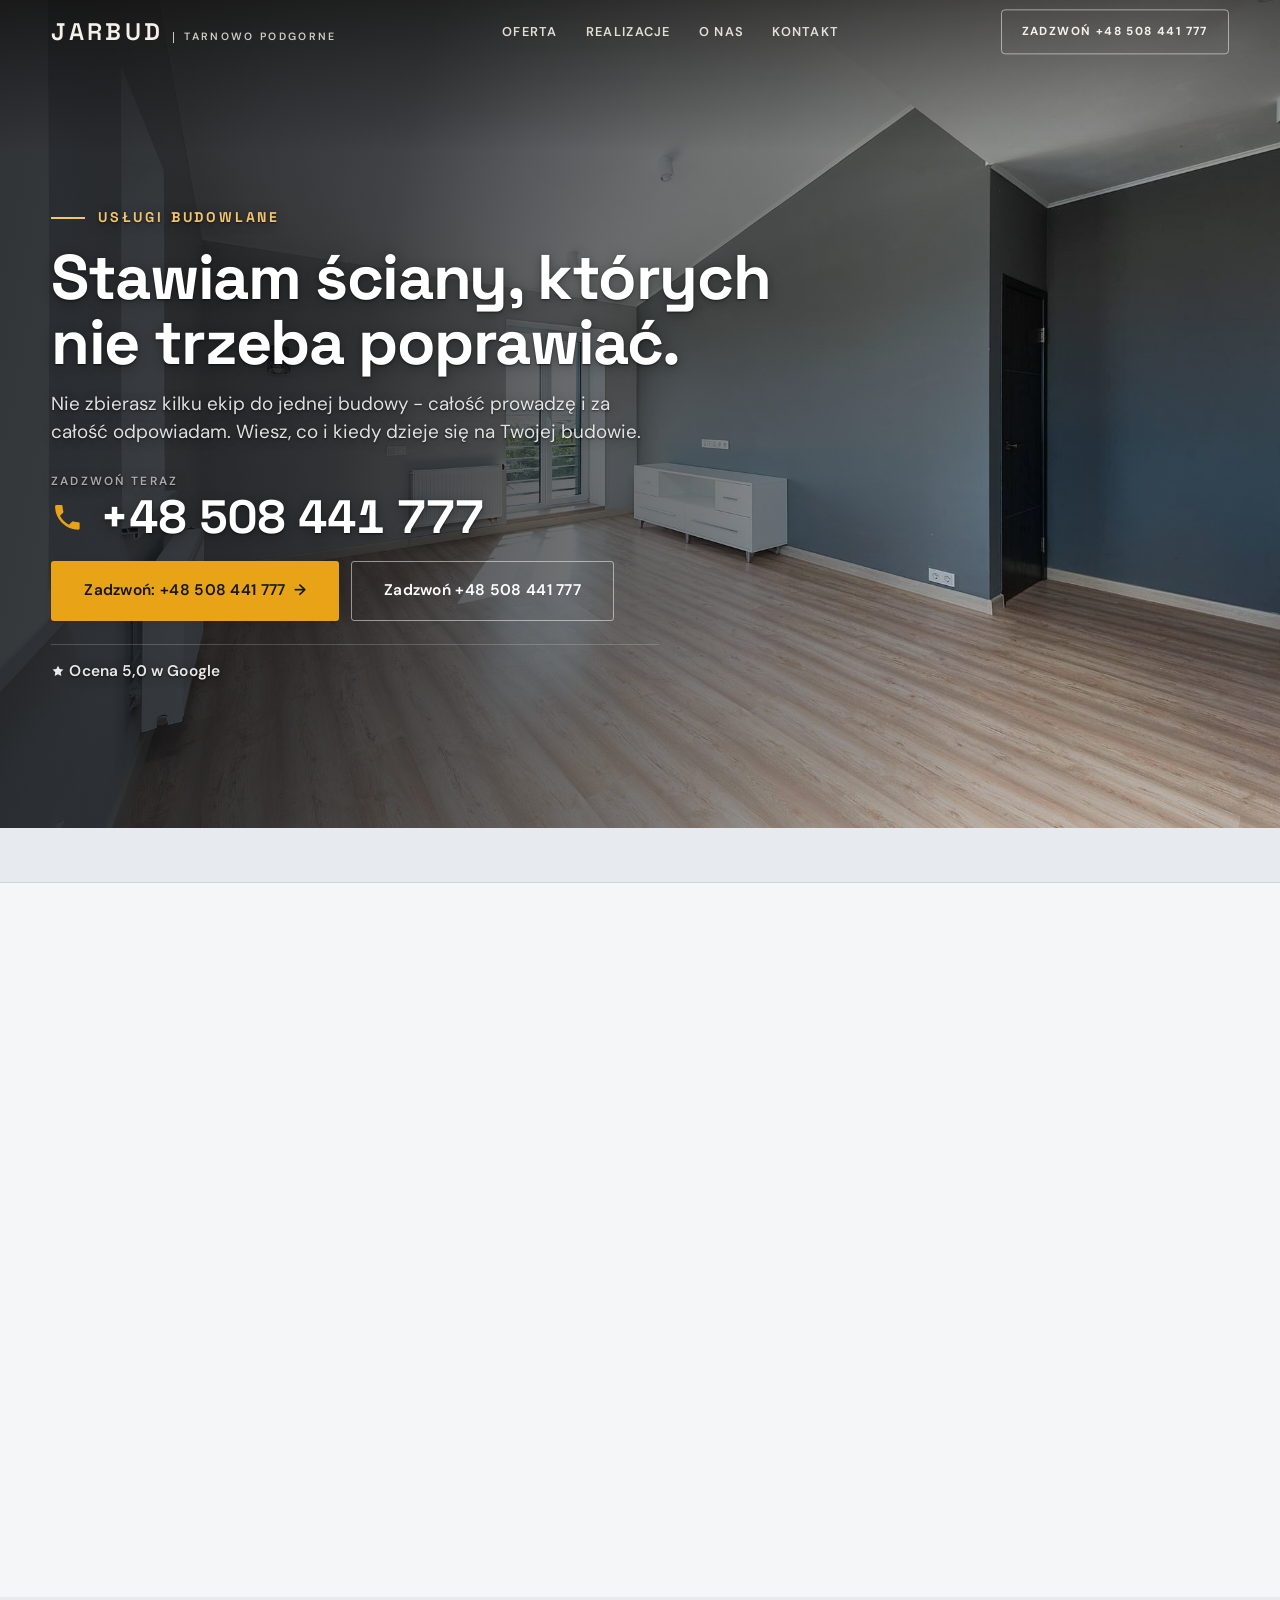
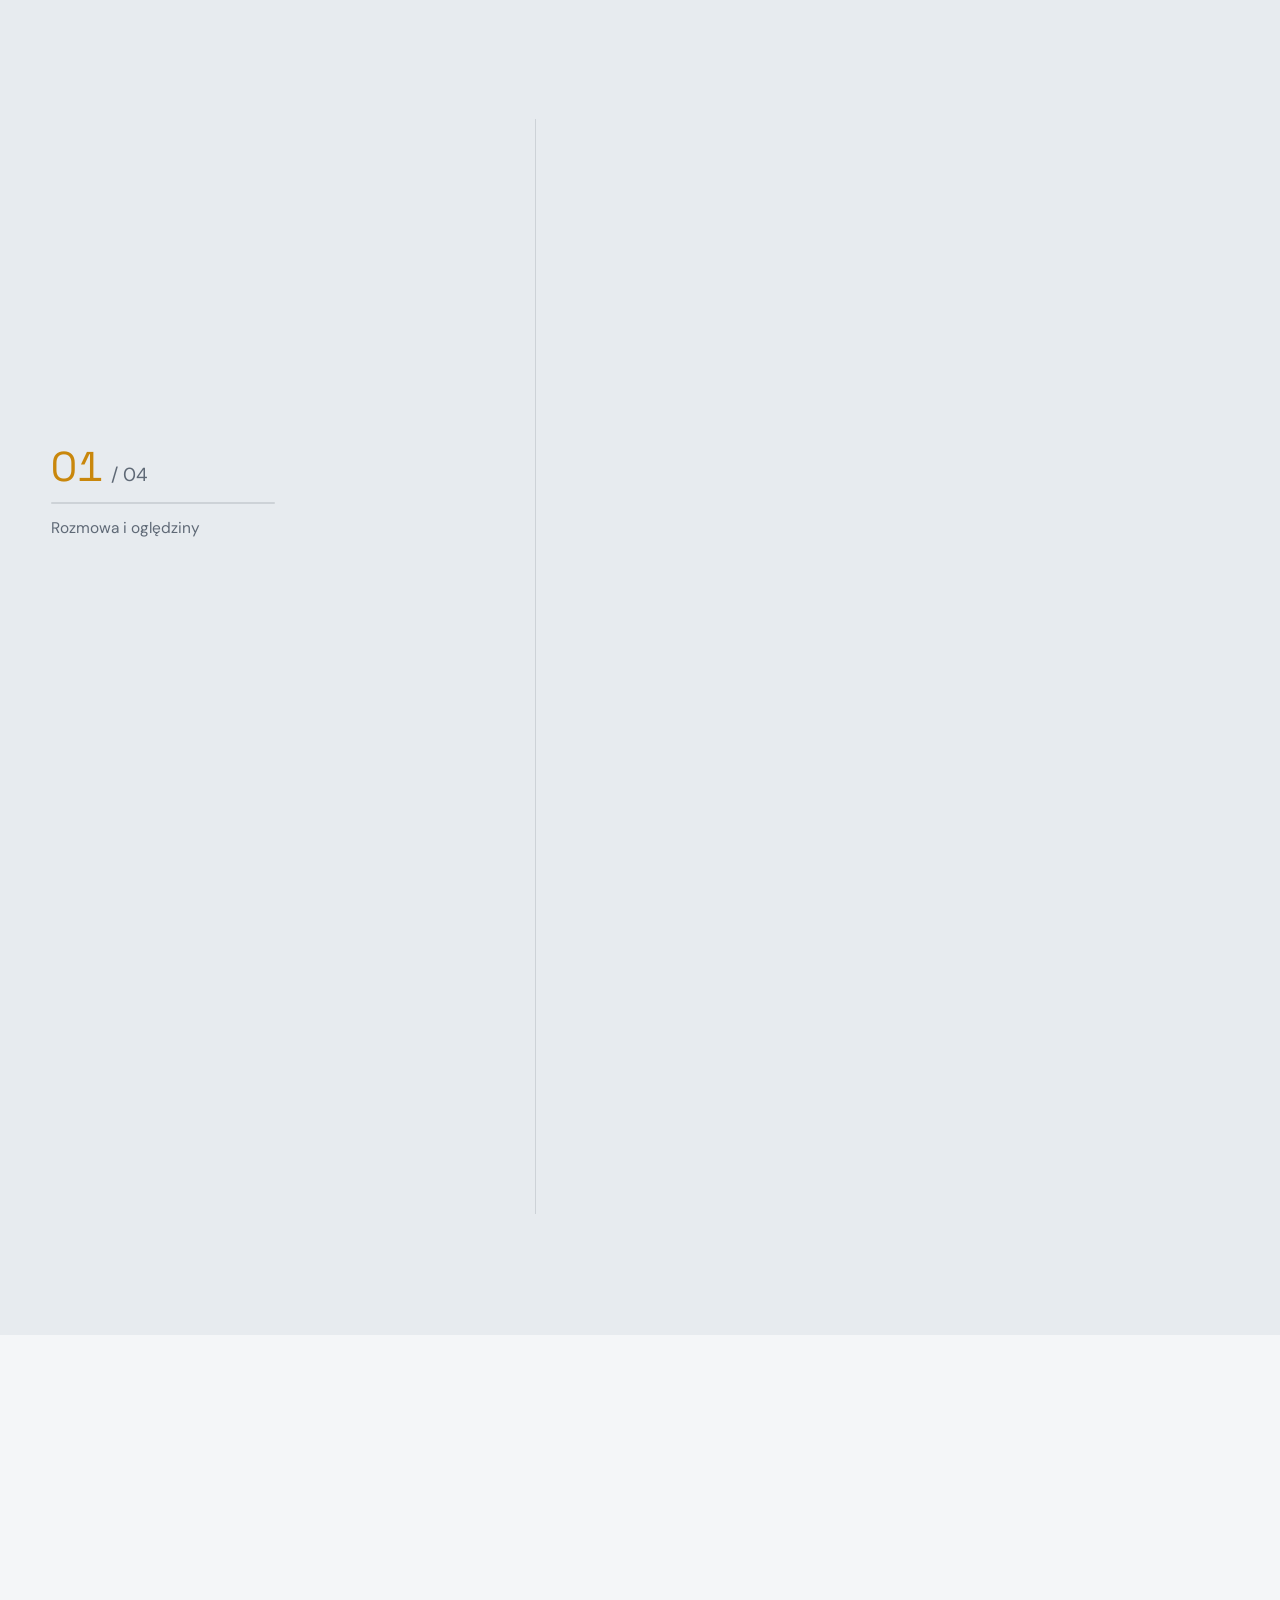
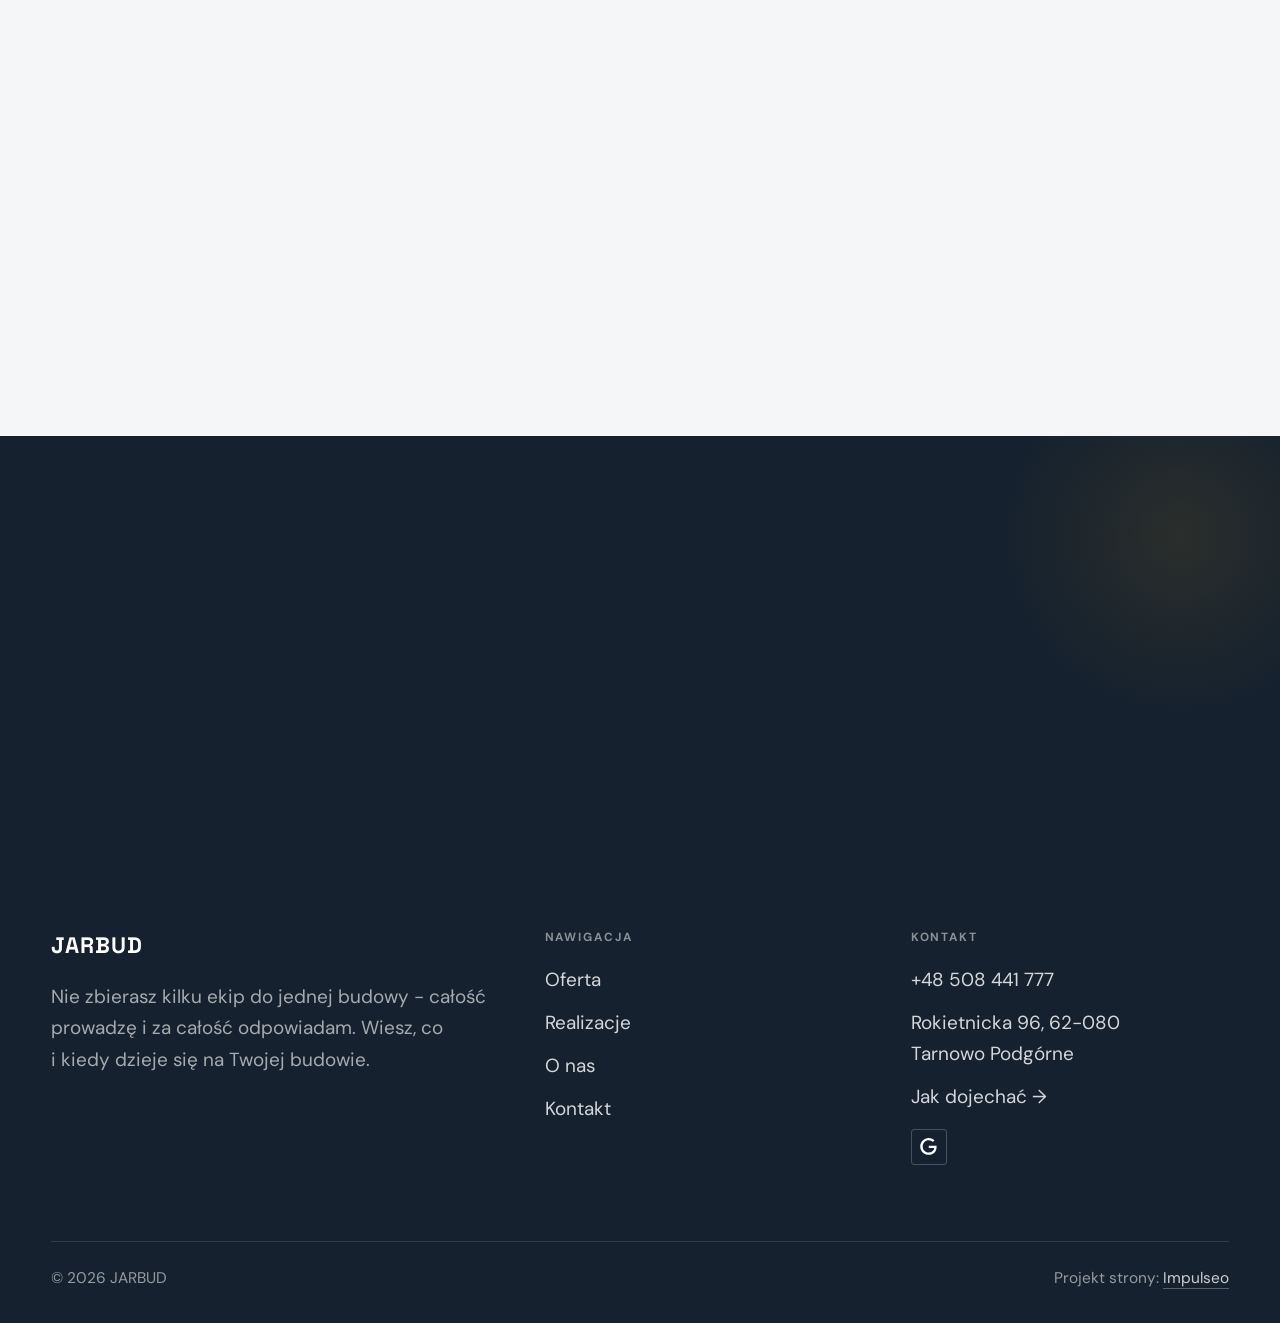
==== index.html @ 6bde87ce "Strona demo: jarbud" ====
<!DOCTYPE html>
<html lang="pl">
<head>
<meta charset="UTF-8">
<meta name="viewport" content="width=device-width, initial-scale=1.0">
<title>JARBUD - budowa domów i remonty</title>
<meta name="description" content="Firma budowlana w Tarnowie Podgórnym: budowa domów, stany surowe, remonty, wykończenia, elewacje. Kosztorys i termin na piśmie przed robotą. Zadzwoń: +48 508 441 777.">
<link rel="canonical" href="https://kris20032.github.io/jarbud/">
<meta name="robots" content="noindex, nofollow">
<meta property="og:type" content="website">
<meta property="og:locale" content="pl_PL">
<meta property="og:site_name" content="JARBUD">
<meta property="og:title" content="JARBUD - budowa domów i remonty">
<meta property="og:description" content="Firma budowlana w Tarnowie Podgórnym: budowa domów, stany surowe, remonty, wykończenia, elewacje. Kosztorys i termin na piśmie przed robotą. Zadzwoń: +48 508 441 777.">
<meta property="og:url" content="https://kris20032.github.io/jarbud/">
<meta property="og:image" content="https://kris20032.github.io/jarbud/img/og.jpg">
<meta property="og:image:width" content="1200">
<meta property="og:image:height" content="630">
<meta name="twitter:card" content="summary_large_image">
<script type="application/ld+json">{"@context": "https://schema.org", "@type": "GeneralContractor", "name": "JARBUD", "url": "https://kris20032.github.io/jarbud/", "telephone": "+48508441777", "image": "https://kris20032.github.io/jarbud/img/og.jpg", "areaServed": "Tarnowo Podgórne", "sameAs": ["https://maps.google.com/?cid=8254359090110620049&g_mp=Cidnb29nbGUubWFwcy5wbGFjZXMudjEuUGxhY2VzLlNlYXJjaFRleHQQAhgEIAA"]}</script>
<link rel="preconnect" href="https://fonts.googleapis.com">
<link rel="preconnect" href="https://fonts.gstatic.com" crossorigin>
<link href="https://fonts.googleapis.com/css2?family=Space+Grotesk:wght@500;600;700&family=DM+Sans:opsz,wght@9..40,400;9..40,500;9..40,600&display=swap" rel="stylesheet">
<link rel="stylesheet" href="assets/styles.css?v=aef503f2">
</head>
<body>

<header class="nav">
  <div class="wrap nav-inner">
    <a class="brand" href="index.html"><span class="name">JARBUD</span><span class="sub">Tarnowo Podgórne</span></a>
    <nav class="nav-links">
      <a href="oferta.html">Oferta</a>
      <a href="realizacje.html">Realizacje</a>
      <a href="o-nas.html">O nas</a>
      <a href="kontakt.html">Kontakt</a>
      <a href="tel:+48508441777" class="btn btn-accent">Zadzwoń +48 508 441 777</a>
    </nav>
    <button class="nav-toggle" aria-label="Menu"><span></span><span></span><span></span></button>
  </div>
</header>

<main>
<section class="hero-fach">
  <img class="hf-photo" src="img/hero.jpg" fetchpriority="high" data-rotate="img/g4.jpg|img/g5.jpg" alt="JARBUD" width="1880" height="1255">
  <div class="hf-panel">
    <div class="hf-inner">
      <span class="hf-kicker">Usługi budowlane</span>
      <h1 class="hf-title">Stawiam ściany, których nie trzeba poprawiać. <em></em></h1>
      <p class="hf-lead">Nie zbierasz kilku ekip do jednej budowy - całość prowadzę i za całość odpowiadam. Wiesz, co i kiedy dzieje się na Twojej budowie.</p>
      <a class="hf-phone" href="tel:+48508441777"><span class="hf-phone-lab">Zadzwoń teraz</span><span class="hf-phone-num"><svg class="ico-tel" width="16" height="16" viewBox="0 0 24 24" fill="none" aria-hidden="true"><path d="M6.6 10.8a15.5 15.5 0 0 0 6.6 6.6l2.2-2.2a1 1 0 0 1 1-.24 11.4 11.4 0 0 0 3.6.58 1 1 0 0 1 1 1V20a1 1 0 0 1-1 1A17 17 0 0 1 3 4a1 1 0 0 1 1-1h3.5a1 1 0 0 1 1 1c0 1.25.2 2.46.58 3.6a1 1 0 0 1-.25 1l-2.23 2.2Z" fill="currentColor"/></svg> +48 508 441 777</span></a>
      <div class="hf-actions">
        <a href="kontakt.html" class="btn btn-accent">Zadzwoń: +48 508 441 777 <span class="arr">→</span></a>
        <a href="tel:+48508441777" class="btn btn-ghost hf-ghost">Zadzwoń +48 508 441 777</a>
      </div>
      <div class="hf-trust"><svg class="ico-star" width="14" height="14" viewBox="0 0 24 24" style="vertical-align:-2px" aria-hidden="true"><path d="M12 2.8l2.85 5.8 6.4.93-4.63 4.5 1.1 6.37L12 17.4l-5.72 3 1.1-6.37-4.63-4.5 6.4-.93L12 2.8Z" fill="currentColor"/></svg> Ocena 5,0 w Google</div>
    </div>
  </div>
</section>
<section class="fach-promise">
  <div class="wrap">
    <ul class="fp-row reveal"><li>Bezpłatna wycena</li><li>Dojazd: Tarnowo Podgórne i okolice</li><li>Gwarancja na robociznę</li></ul>
  </div>
</section>
<section class="gateways-band">
  <div class="wrap">
    <div class="gateways">
      <a href="oferta.html" class="gateway reveal"><img src="img/g3.jpg" alt="Budowa domów" loading="lazy" width="1600" height="1066" decoding="async"><span class="g-ttl">Budowa domów</span></a>
      <a href="oferta.html" class="gateway reveal"><img src="img/g8.jpg" alt="Stany surowe" loading="lazy" width="1600" height="1066" decoding="async"><span class="g-ttl">Stany surowe</span></a>
      <a href="oferta.html" class="gateway reveal"><img src="img/g9.jpg" alt="Remonty i modernizacje" loading="lazy" width="1600" height="1066" decoding="async"><span class="g-ttl">Remonty i modernizacje</span></a>
    </div>
  </div>
</section>
<section class="proces proces-os fachowcy">
  <div class="wrap proc-grid">
    <div class="proc-side">
      <div class="head reveal">
        <span class="eyebrow">Jak pracujemy</span>
        <h2>Wiesz, na czym stoisz - na każdym etapie</h2>
        <p>Od pierwszego telefonu do odbioru roboty - krok po kroku.</p>
      </div>
      <div class="proc-count" aria-hidden="true"><span class="pc-cur">01</span><span class="pc-all">/ 04</span></div>
      <div class="proc-bar" aria-hidden="true"><i></i></div>
      <p class="proc-now" aria-hidden="true">Rozmowa i oględziny</p>
    </div>
    <ol class="proces-line">
      <li class="reveal"><span class="pno">01</span><h3>Rozmowa i oględziny</h3><p>Telefon i krótka rozmowa o zakresie. Na oględziny przyjadę z miarką i notesem, nie z gotową umową do podpisu.</p></li>
      <li class="reveal"><span class="pno">02</span><h3>Kosztorys i umowa</h3><p>Dostajesz kosztorys rozpisany na etapy i materiały oraz termin - wszystko na piśmie, zanim cokolwiek ruszy.</p></li>
      <li class="reveal"><span class="pno">03</span><h3>Budowa etapami</h3><p>Robota idzie etapami z odbiorami - każdy zamykamy razem, zanim zacznę następny. Płacisz za to, co już stoi.</p></li>
      <li class="reveal"><span class="pno">04</span><h3>Odbiór i gwarancja</h3><p>Przechodzimy robotę razem, punkt po punkcie. Usterki z przeglądu poprawiam przed rozliczeniem końcowym, nie po nim.</p></li>
    </ol>
  </div>
</section>
<section>
  <div class="wrap">
    <div class="head reveal">
      <span class="eyebrow">Realizacje</span>
      <h2>Zdjęcia z placu</h2>
      <p>Remonty, łazienki, podłogi i wykończenia - zakres, który prowadzę od stanu surowego po wprowadzkę.</p>
    </div>
    <div class="gallery">
      <div class="tile t-two3 reveal"><img src="img/g1.jpg" alt="JARBUD" loading="lazy" width="1478" height="2746" decoding="async"></div>
      <div class="tile t-third reveal"><img src="img/g2.jpg" alt="JARBUD" loading="lazy" width="1792" height="1144" decoding="async"></div>
      <div class="tile t-third reveal"><img src="img/g6.jpg" alt="JARBUD" loading="lazy" width="1834" height="1208" decoding="async"></div>
      <div class="tile t-third reveal"><img src="img/g7.jpg" alt="JARBUD" loading="lazy" width="1880" height="1255" decoding="async"></div>
      <div class="tile t-third reveal"><img src="img/g13.jpg" alt="JARBUD" loading="lazy" width="1880" height="1253" decoding="async"></div>
    </div>
    <div style="margin-top:var(--space-7)" class="reveal"><a href="realizacje.html" class="btn btn-accent">Pełna galeria <span class="arr">→</span></a></div>
  </div>
</section>
<section class="fach-uslugi">
  <div class="wrap">
    <div class="head reveal">
      <span class="eyebrow">Oferta</span>
      <h2>Zakres robót</h2>
      <p>Roboty, które wykonuję regularnie - każda rozpisana krok po kroku.</p>
    </div>
    <ul class="fu-list">
      <li class="fu-row reveal"><div class="fu-name">Budowa domów</div><div class="fu-desc">Prowadzę budowę od wykopu po stan deweloperski albo pod klucz. Pilnuję zgodności z projektem, zamawiam materiały z wyprzedzeniem i układam harmonogram tak, żeby żadna ekipa nie czekała na poprzednią.</div><a class="fu-cta" href="kontakt.html">Wycena <span class="arr">→</span></a></li>
      <li class="fu-row reveal"><div class="fu-name">Stany surowe</div><div class="fu-desc">Fundamenty, ściany nośne, stropy, wieniec i więźba pod dach. Zbrojenie wiążę według projektu i wołam kierownika budowy na odbiór, zanim zaleję beton - tego etapu nie da się poprawić po fakcie.</div><a class="fu-cta" href="kontakt.html">Wycena <span class="arr">→</span></a></li>
      <li class="fu-row reveal"><div class="fu-name">Remonty i modernizacje</div><div class="fu-desc">Remont w mieszkaniu, w którym mieszkasz, to inna robota niż pusty plac.</div><a class="fu-cta" href="kontakt.html">Wycena <span class="arr">→</span></a></li>
      <li class="fu-row reveal"><div class="fu-name">Wykończenia wnętrz</div><div class="fu-desc">Odbierasz mieszkanie w stanie deweloperskim? Robię wszystko do wprowadzenia: podłogi, drzwi, łazienkę, kolory ze wskazanej palety.</div><a class="fu-cta" href="kontakt.html">Wycena <span class="arr">→</span></a></li>
      <li class="fu-row reveal"><div class="fu-name">Elewacje i docieplenia</div><div class="fu-desc">Stara elewacja pęka, łapie wilgoć albo zieleni się od północy? Najpierw sprawdzam, co siedzi pod spodem, zamiast kleić nową warstwę na słabą.</div><a class="fu-cta" href="kontakt.html">Wycena <span class="arr">→</span></a></li>
      <li class="fu-row reveal"><div class="fu-name">Prace murarskie i tynkarskie</div><div class="fu-desc">Tynki kładę maszynowo tam, gdzie liczy się tempo, i ręcznie tam, gdzie agregat nie wjedzie.</div><a class="fu-cta" href="kontakt.html">Wycena <span class="arr">→</span></a></li>
    </ul>
    <div style="margin-top:var(--space-7)" class="reveal"><a href="oferta.html" class="btn btn-ghost">Pełna oferta <span class="arr">→</span></a></div>
  </div>
</section>
<section class="stopklatka" aria-hidden="true">
  <div class="stk-bg" style="background-image:url(img/g10.jpg)"></div>
</section>
<section class="opinie">
  <div class="wrap">
    <div class="head center reveal">
      <span class="eyebrow">Opinie</span>
      <h2>Co mówią klienci</h2>
    </div>
    <p class="op-meta reveal"><span class="g-badge"><svg class="gb-ico" viewBox="0 0 24 24" width="18" height="18" aria-hidden="true"><path fill="#4285F4" d="M22.56 12.25c0-.78-.07-1.53-.2-2.25H12v4.26h5.92c-.26 1.37-1.04 2.53-2.21 3.31v2.77h3.57c2.08-1.92 3.28-4.74 3.28-8.09z"/><path fill="#34A853" d="M12 23c2.97 0 5.46-.98 7.28-2.66l-3.57-2.77c-.98.66-2.23 1.06-3.71 1.06-2.86 0-5.29-1.93-6.16-4.53H2.18v2.84C3.99 20.53 7.7 23 12 23z"/><path fill="#FBBC05" d="M5.84 14.09c-.22-.66-.35-1.36-.35-2.09s.13-1.43.35-2.09V7.07H2.18C1.43 8.55 1 10.22 1 12s.43 3.45 1.18 4.93l2.85-2.22.81-.62z"/><path fill="#EA4335" d="M12 5.38c1.62 0 3.06.56 4.21 1.64l3.15-3.15C17.45 2.09 14.97 1 12 1 7.7 1 3.99 3.47 2.18 7.07l3.66 2.84c.87-2.6 3.3-4.53 6.16-4.53z"/></svg><b class="gb-ocena">5,0</b><svg class="gb-stars" viewBox="0 0 90 18" width="74" height="14.8" aria-hidden="true"><g fill="currentColor" opacity=".26"><path transform="translate(0,0)" d="M9 1.6l2.2 4.46 4.92.72-3.56 3.47.84 4.9L9 12.74l-4.4 2.31.84-4.9L1.88 6.68l4.92-.72L9 1.6Z"/><path transform="translate(18,0)" d="M9 1.6l2.2 4.46 4.92.72-3.56 3.47.84 4.9L9 12.74l-4.4 2.31.84-4.9L1.88 6.68l4.92-.72L9 1.6Z"/><path transform="translate(36,0)" d="M9 1.6l2.2 4.46 4.92.72-3.56 3.47.84 4.9L9 12.74l-4.4 2.31.84-4.9L1.88 6.68l4.92-.72L9 1.6Z"/><path transform="translate(54,0)" d="M9 1.6l2.2 4.46 4.92.72-3.56 3.47.84 4.9L9 12.74l-4.4 2.31.84-4.9L1.88 6.68l4.92-.72L9 1.6Z"/><path transform="translate(72,0)" d="M9 1.6l2.2 4.46 4.92.72-3.56 3.47.84 4.9L9 12.74l-4.4 2.31.84-4.9L1.88 6.68l4.92-.72L9 1.6Z"/></g><clipPath id="gs1000"><rect x="0" y="0" width="90.0" height="18"/></clipPath><g fill="#FBBC04" clip-path="url(#gs1000)"><path transform="translate(0,0)" d="M9 1.6l2.2 4.46 4.92.72-3.56 3.47.84 4.9L9 12.74l-4.4 2.31.84-4.9L1.88 6.68l4.92-.72L9 1.6Z"/><path transform="translate(18,0)" d="M9 1.6l2.2 4.46 4.92.72-3.56 3.47.84 4.9L9 12.74l-4.4 2.31.84-4.9L1.88 6.68l4.92-.72L9 1.6Z"/><path transform="translate(36,0)" d="M9 1.6l2.2 4.46 4.92.72-3.56 3.47.84 4.9L9 12.74l-4.4 2.31.84-4.9L1.88 6.68l4.92-.72L9 1.6Z"/><path transform="translate(54,0)" d="M9 1.6l2.2 4.46 4.92.72-3.56 3.47.84 4.9L9 12.74l-4.4 2.31.84-4.9L1.88 6.68l4.92-.72L9 1.6Z"/><path transform="translate(72,0)" d="M9 1.6l2.2 4.46 4.92.72-3.56 3.47.84 4.9L9 12.74l-4.4 2.31.84-4.9L1.88 6.68l4.92-.72L9 1.6Z"/></g></svg><span class="gb-txt">w Google</span></span></p>
    <p class="op-meta reveal"><a class="op-google" href="https://maps.google.com/?cid=8254359090110620049&amp;g_mp=Cidnb29nbGUubWFwcy5wbGFjZXMudjEuUGxhY2VzLlNlYXJjaFRleHQQAhgEIAA" target="_blank" rel="noopener"><svg class="op-g-ico" viewBox="0 0 24 24" width="17" height="17" aria-hidden="true"><path fill="#4285F4" d="M22.56 12.25c0-.78-.07-1.53-.2-2.25H12v4.26h5.92c-.26 1.37-1.04 2.53-2.21 3.31v2.77h3.57c2.08-1.92 3.28-4.74 3.28-8.09z"/><path fill="#34A853" d="M12 23c2.97 0 5.46-.98 7.28-2.66l-3.57-2.77c-.98.66-2.23 1.06-3.71 1.06-2.86 0-5.29-1.93-6.16-4.53H2.18v2.84C3.99 20.53 7.7 23 12 23z"/><path fill="#FBBC05" d="M5.84 14.09c-.22-.66-.35-1.36-.35-2.09s.13-1.43.35-2.09V7.07H2.18C1.43 8.55 1 10.22 1 12s.43 3.45 1.18 4.93l2.85-2.22.81-.62z"/><path fill="#EA4335" d="M12 5.38c1.62 0 3.06.56 4.21 1.64l3.15-3.15C17.45 2.09 14.97 1 12 1 7.7 1 3.99 3.47 2.18 7.07l3.66 2.84c.87-2.6 3.3-4.53 6.16-4.53z"/></svg><span>Zobacz opinie w Google</span><span class="arr">→</span></a></p>
    <div class="opinie-grid">
      <figure class="op-card reveal"><span class="op-star"><svg class="ico-star" width="14" height="14" viewBox="0 0 24 24" style="vertical-align:-2px" aria-hidden="true"><path d="M12 2.8l2.85 5.8 6.4.93-4.63 4.5 1.1 6.37L12 17.4l-5.72 3 1.1-6.37-4.63-4.5 6.4-.93L12 2.8Z" fill="currentColor"/></svg><svg class="ico-star" width="14" height="14" viewBox="0 0 24 24" style="vertical-align:-2px" aria-hidden="true"><path d="M12 2.8l2.85 5.8 6.4.93-4.63 4.5 1.1 6.37L12 17.4l-5.72 3 1.1-6.37-4.63-4.5 6.4-.93L12 2.8Z" fill="currentColor"/></svg><svg class="ico-star" width="14" height="14" viewBox="0 0 24 24" style="vertical-align:-2px" aria-hidden="true"><path d="M12 2.8l2.85 5.8 6.4.93-4.63 4.5 1.1 6.37L12 17.4l-5.72 3 1.1-6.37-4.63-4.5 6.4-.93L12 2.8Z" fill="currentColor"/></svg><svg class="ico-star" width="14" height="14" viewBox="0 0 24 24" style="vertical-align:-2px" aria-hidden="true"><path d="M12 2.8l2.85 5.8 6.4.93-4.63 4.5 1.1 6.37L12 17.4l-5.72 3 1.1-6.37-4.63-4.5 6.4-.93L12 2.8Z" fill="currentColor"/></svg><svg class="ico-star" width="14" height="14" viewBox="0 0 24 24" style="vertical-align:-2px" aria-hidden="true"><path d="M12 2.8l2.85 5.8 6.4.93-4.63 4.5 1.1 6.37L12 17.4l-5.72 3 1.1-6.37-4.63-4.5 6.4-.93L12 2.8Z" fill="currentColor"/></svg></span><blockquote>Wszystko idealnie, równo i czysto</blockquote><span class="op-autor">Anna Kardasz-Głuszyńska</span></figure>
    </div>
  </div>
</section>
<section class="obszar">
  <div class="wrap">
    <div class="head center reveal">
      <span class="eyebrow">Obszar działania</span>
      <h2>Dojeżdżamy do Ciebie</h2>
    </div>
    <p class="obszar-txt reveal" style="text-align:center;max-width:60ch;margin:0 auto 1.4rem">Nie wiesz, czy dojadę na Twoją budowę? Zadzwoń i podaj adres. Jak nie dojeżdżam, powiem wprost i nie zajmę Ci dnia.</p>
    <ul class="obszar-list reveal"><li class="is-home">Tarnowo Podgórne</li><li>+ okolice</li></ul>
    <div class="obszar-mapa reveal" style="margin-top:var(--space-7)">
      <iframe title="Obszar działania - Tarnowo Podgórne i okolice" src="https://maps.google.com/maps?q=52.4738238%2C16.7011405&amp;z=11&amp;output=embed" loading="lazy" referrerpolicy="no-referrer-when-downgrade" style="width:100%;height:clamp(280px,38vh,420px);border:0;display:block;border-radius:var(--r-md)"></iframe>
    </div>
  </div>
</section>
<section class="faq-klinika">
  <div class="wrap">
    <div class="head center reveal">
      <span class="eyebrow">Częste pytania</span>
      <h2>Dobrze wiedzieć</h2>
    </div>
    <div class="faq-list">
      <details class="faq-item reveal"><summary>Ile to będzie kosztowało?</summary><p>Kosztorys rozpisuję na etapy i materiały, więc widzisz, co ile kosztuje, i możesz zdjąć coś z listy, zanim podpiszemy umowę.</p></details>
      <details class="faq-item reveal"><summary>Czy wycena jest płatna?</summary><p>Nie. Oględziny i kosztorys w Tarnowie Podgórnym i najbliższej okolicy są bezpłatne i do niczego nie zobowiązują.</p></details>
      <details class="faq-item reveal"><summary>Kiedy możesz zacząć?</summary><p>Terminy ustawiam z wyprzedzeniem, bo budowę prowadzę do końca, zamiast żonglować kilkoma naraz. Zadzwoń - powiem, kiedy realnie mogę wejść.</p></details>
      <details class="faq-item reveal"><summary>Czy dostanę umowę i fakturę?</summary><p>Tak, jedno i drugie. Umowa opisuje zakres, cenę, terminy i gwarancję, a fakturę dostajesz za każdy rozliczony etap.</p></details>
      <details class="faq-item reveal"><summary>Kto załatwia materiały?</summary><p>Zwykle ja - mam sprawdzone hurtownie i rabaty wykonawcy, a wszystkie faktury zakupu widzisz. Wolisz kupić coś samodzielnie? Podam ilości i parametry, żebyś nie przepłacił.</p></details>
      <details class="faq-item reveal"><summary>Co, jeśli po robocie coś się odezwie?</summary><p>Pęknięcie na ścianie czy rysa przy oknie po roku to sprawa do naprawy, nie do dyskusji. Moja robota - moja poprawka, bez kombinowania.</p></details>
    </div>
  </div>
</section>
<section class="cta">
  <div class="wrap">
    <div class="reveal">
      <span class="eyebrow">Współpraca</span>
      <h2>Potrzebujesz fachowca? Wycenimy za darmo.</h2>
      <p>Jeden telefon i przyjedziemy zobaczyć zakres. Wycena nic nie kosztuje.</p>
    </div>
    <div class="cta-actions reveal">
      <a href="kontakt.html" class="btn btn-light">Zadzwoń: +48 508 441 777 <span class="arr">→</span></a>
      <a href="tel:+48508441777" class="btn btn-ghost btn-ghost-cta">+48 508 441 777</a>
    </div>
  </div>
</section>
</main>

<footer>
  <div class="wrap">
    <div class="foot-grid">
      <div class="foot-brand">
        <div class="name">JARBUD</div>
        <p>Nie zbierasz kilku ekip do jednej budowy - całość prowadzę i za całość odpowiadam. Wiesz, co i kiedy dzieje się na Twojej budowie.</p>
      </div>
      <div class="foot-col">
        <h4>Nawigacja</h4>
        <a href="oferta.html">Oferta</a>
        <a href="realizacje.html">Realizacje</a>
        <a href="o-nas.html">O nas</a>
        <a href="kontakt.html">Kontakt</a>
      </div>
      <div class="foot-col">
        <h4>Kontakt</h4>
        <a href="tel:+48508441777">+48 508 441 777</a>
        <p>Rokietnicka 96, 62-080 Tarnowo Podgórne</p>
        <a href="https://maps.google.com/?cid=8254359090110620049&g_mp=Cidnb29nbGUubWFwcy5wbGFjZXMudjEuUGxhY2VzLlNlYXJjaFRleHQQAhgEIAA" target="_blank" rel="noopener">Jak dojechać →</a>
      <div class="foot-soc">
        <a class="soc" href="https://maps.google.com/?cid=8254359090110620049&g_mp=Cidnb29nbGUubWFwcy5wbGFjZXMudjEuUGxhY2VzLlNlYXJjaFRleHQQAhgEIAA" target="_blank" rel="noopener" aria-label="Google - JARBUD"><svg viewBox="0 0 24 24" aria-hidden="true" focusable="false"><path d="M12.48 10.92v3.28h7.84c-.24 1.84-.853 3.187-1.787 4.133-1.147 1.147-2.933 2.4-6.053 2.4-4.827 0-8.6-3.893-8.6-8.72s3.773-8.72 8.6-8.72c2.6 0 4.507 1.027 5.907 2.347l2.307-2.307C18.747 1.44 16.133 0 12.48 0 5.867 0 .307 5.387.307 12s5.56 12 12.173 12c3.573 0 6.267-1.173 8.373-3.36 2.16-2.16 2.84-5.213 2.84-7.667 0-.76-.053-1.467-.173-2.053H12.48z" fill="currentColor"/></svg></a>
      </div>
      </div>
    </div>
    <div class="foot-bot">
      <span>© 2026 JARBUD</span>
      <span>Projekt strony: <a class="foot-credit" href="https://impulseo.pl" target="_blank" rel="noopener">Impulseo</a></span>
    </div>
  </div>
</footer>
<div class="sticky-call"><a class="sc-call" href="tel:+48508441777"><svg class="ico-tel" width="16" height="16" viewBox="0 0 24 24" fill="none" aria-hidden="true"><path d="M6.6 10.8a15.5 15.5 0 0 0 6.6 6.6l2.2-2.2a1 1 0 0 1 1-.24 11.4 11.4 0 0 0 3.6.58 1 1 0 0 1 1 1V20a1 1 0 0 1-1 1A17 17 0 0 1 3 4a1 1 0 0 1 1-1h3.5a1 1 0 0 1 1 1c0 1.25.2 2.46.58 3.6a1 1 0 0 1-.25 1l-2.23 2.2Z" fill="currentColor"/></svg> Zadzwoń</a><a class="sc-quote" href="kontakt.html">Zadzwoń: +48 508 441 777</a></div>
<div class="demo-wazne" data-do="2026-11-04" data-cykl="3" hidden><svg class="dw-ico" width="13" height="13" viewBox="0 0 24 24" fill="none" aria-hidden="true"><circle cx="12" cy="12" r="8.6" stroke="currentColor" stroke-width="1.8"/><path d="M12 7.2V12l3.3 2" stroke="currentColor" stroke-width="1.8" stroke-linecap="round"/></svg><span class="dw-txt"></span></div>

<script src="assets/main.js"></script>
</body>
</html>
---- assets/styles.css ----
/* ============================================================
   STOLBASZ — premium, architektoniczny B2B fit-out
   Jasna paleta, zero brązu. System wg premium-web-craft.
   Projekt strony: Impulseo (impulseo.pl)
   ============================================================ */

:root{
  /* PALETA — jasna, architektoniczna, chłodna */
  --paper:#F4F6F8;          /* główne tło */
  --paper-2:#E7EBEF;        /* sekcje alternatywne (chłodny jasny szary) */
  --paper-3:#E7EBEF;        /* delikatne wypełnienia */
  --ink:#15212E;            /* tekst główny — chłodny grafit */
  --ink-soft:#243443;       /* nagłówki drugorzędne */
  --muted:#6B7785;          /* tekst poboczny */
  --line:rgba(21,33,46,.12);/* hairline */
  --accent:#E8A317;         /* stonowany petrol-slate — jedyny akcent */
  --accent-d:#C9870C;
  --accent-soft:rgba(232,163,23,.10);
  --dark:#15212E;           /* sekcje ciemne (stopka/CTA) */

  /* HOVER ZDJĘĆ — JEDEN standard dla całego silnika (decyzja K. 04.08.2026, artefakt z wariantami).
     AKTUALNE (K.+Szymon 09.08.2026, wybór z artefaktu 6 wariantów): zoom 1.05 przy 1.4s -
     przy tak długim czasie mocniejszy kadr NIE skacze, tylko „oddycha". Poprzedni standard
     (1.02 / .55s z 04.08) odbierany jako dynamiczny i szybki.
     Spoczynek lekko przygaszony, ale TYLKO tam, gdzie jest mysz (@media hover:hover) —
     na telefonie zdjęcia zostają w pełnej jasności. */
  --img-zoom:1.05;                   /* K.+Szymon 09.08: wariant F z artefaktu porównawczego */
  --img-rest:brightness(.95) saturate(.99);
  --img-hot:brightness(1.06) saturate(1.05);
  --img-dur:1.4s;                    /* K.+Szymon 09.08 (wariant F): powoli = elegancko */
  --img-ease:cubic-bezier(.16,.84,.44,1);  /* miękki ogon, efekt „oddychania" */

  /* ODSTĘPY — skala 4/8 */
  --space-1:4px; --space-2:8px; --space-3:12px; --space-4:16px; --space-5:24px;
  --space-6:32px; --space-7:48px; --space-8:64px; --space-9:96px; --space-10:128px;

  /* TYPOGRAFIA — fluid clamp() (skala podbita 16.07.2026: większe, czytelniejsze litery — uwaga Adama) */
  --text-sm:clamp(.9rem,.87rem + .12vw,1rem);
  --text-base:clamp(1.08rem,1.04rem + .18vw,1.2rem);
  --text-lg:clamp(1.24rem,1.15rem + .34vw,1.44rem);
  --text-h3:clamp(1.34rem,1.22rem + .55vw,1.66rem);
  --text-h2:clamp(2.1rem,1.66rem + 2.1vw,3.1rem);
  --text-h1:clamp(2.9rem,2.1rem + 4vw,5.1rem);

  /* PROMIENIE — architektoniczne, raczej ostre */
  --r-sm:3px; --r-md:6px; --r-lg:10px;

  /* RUCH */
  --ease:cubic-bezier(.25,.46,.45,.94); --dur:.24s;

  /* CIENIE — miękkie, warstwowe */
  --sh-sm:0 1px 2px rgba(16,24,32,.04), 0 2px 8px rgba(16,24,32,.05);
  --sh-md:0 2px 6px rgba(16,24,32,.05), 0 12px 28px -8px rgba(16,24,32,.12);
  --sh-lg:0 6px 14px rgba(16,24,32,.07), 0 26px 56px -18px rgba(16,24,32,.22);

  --hairline:1px solid var(--line);

  --font-display:'Space Grotesk','Inter',sans-serif;
  --font-body:'DM Sans','Inter',sans-serif;
}

*{box-sizing:border-box;margin:0;padding:0}
html{scroll-behavior:smooth}
body{
  font-family:var(--font-body);
  font-size:var(--text-base);
  line-height:1.65;
  color:var(--ink);
  background:var(--paper);
  -webkit-font-smoothing:antialiased;
  text-rendering:optimizeLegibility;
}
img{max-width:100%;height:auto;display:block}  /* height:auto = width/height z atrybutów trzyma proporcje (TOP#12) */
a{color:inherit;text-decoration:none}

.wrap{width:min(92%,1180px);margin-inline:auto}
section{padding-block:clamp(52px,6.5vw,96px)}

h1,h2,h3{font-family:var(--font-display);font-weight:700;line-height:1.08;letter-spacing:-.02em;color:var(--ink)}
h1{font-size:var(--text-h1);letter-spacing:-.035em}
h2{font-size:var(--text-h2);letter-spacing:-.025em}
h3{font-size:var(--text-h3)}
/* MIARA — długość wiersza. WCAG 2.2 SC 1.4.8: max 80 znaków; Butterick: 45–90.
   68ch daje realnie 72–78 znaków polskiego tekstu, czyli z zapasem pod granicą.
   Wcześniej limit miał TYLKO <p> — <li>, <blockquote> i <dd> nie miały żadnego,
   i to jedyny powód, dla którego 23 bloki na dwóch oddanych stronach jadą po
   83–106 znaków w wierszu (pomiar 07.08.2026, bramka `miara`).
   ⚠️ Listy i definicje ograniczamy TYLKO bez klasy: `ul`/`ol` z klasą to u nas
   układ (siatki kafli, menu), a nie tekst ciągły — tam miarę wyznacza układ. */
/* 60ch, nie 68ch (K. 10.08): po zmianie fontów na węższe kroje (DM Sans i spółka)
   w 68ch mieściło się ~90 znaków - bramka pikselowa słusznie zgłaszała przekroczenie
   granicy 80. Pomiar na żywej przeglądarce: 60ch = 90 znaków, 53ch = ~78 znaków, czyli normę WCAG 1.4.8. */
:root{ --miara:53ch }
p{max-width:min(100%,var(--miara))}
blockquote,
ul:not([class])>li, ol:not([class])>li,
dl:not([class])>dd{max-width:min(100%,var(--miara))}

/* ⚠️ Świadomie BEZ wyjątku `.tile p,.card p,.svc p{max-width:none}`, choć nasuwa się sam:
   te akapity BYŁY już ograniczone (stare `p{max-width:65ch}`), więc „wyjątek" nie odblokowałby
   niczego nowego — tylko ROZLUŹNIŁ stan sprzed zmiany na wszystkich demach naraz.
   `figcaption` żadna z reguł wyżej nie dotyczy, więc też nie potrzebuje zwolnienia. */

/* ŁAMANIE. `balance` wyrównuje długości wierszy w nagłówku, `pretty` pilnuje ostatniego
   wiersza akapitu, żeby nie został w nim jeden wyraz. Obsługiwane od Chrome 117 /
   Safari 17.5; starsze przeglądarki po prostu ignorują tę własność.
   `text-wrap:pretty` nie występowało dotąd ANI RAZ w silniku ani w repo klientów. */
h1,h2,h3,.lead,.lede{text-wrap:balance}
p,li,blockquote,dd{text-wrap:pretty}

.eyebrow{
  font-family:var(--font-body);
  font-size:var(--text-sm);
  font-weight:600;
  letter-spacing:.18em;
  text-transform:uppercase;
  color:var(--accent);
  display:inline-flex;align-items:center;gap:var(--space-3);
}
/* flex:none + margin-top = kreska trzyma się PIERWSZEJ linii. Wcześniej align-items:center
   centrowało ją względem całego bloku i przy zawinięciu (długi kicker typu
   „…WNĘTRZ · LESZNO · OD 2019") druga linia lądowała z brzydkim wcięciem. */
.eyebrow{align-items:flex-start}
.eyebrow>*,.eyebrow{text-wrap:balance}   /* dlugi kicker lamal sie na sierote typu samo „2019" w drugiej linii */
.eyebrow::before{content:"";width:28px;height:1px;background:var(--accent);display:inline-block;flex:none;margin-top:.62em}

.muted{color:var(--muted)}
.lead{font-size:var(--text-lg);line-height:1.55;color:var(--ink-soft);max-width:50ch}

/* ---------- BUTTONS ---------- */
.btn{
  display:inline-flex;align-items:center;gap:var(--space-2);
  font-weight:600;font-size:var(--text-sm);letter-spacing:.02em;
  padding:var(--space-4) var(--space-6);
  border-radius:var(--r-sm);
  transition:transform var(--dur) var(--ease),box-shadow var(--dur) var(--ease),background var(--dur) var(--ease);
  cursor:pointer;border:1px solid transparent;
}
.btn-accent{background:var(--accent);color:#fff;box-shadow:var(--sh-sm)}
.btn-accent:hover{background:var(--accent-d);transform:translateY(-2px);box-shadow:var(--sh-md)}
.btn-accent:active{transform:translateY(0);box-shadow:var(--sh-sm)}
.btn-ghost{background:transparent;color:var(--ink);border-color:var(--line)}
.btn-ghost:hover{border-color:var(--accent);color:var(--accent);transform:translateY(-2px)}
.btn-light{background:#fff;color:var(--ink);box-shadow:var(--sh-sm)}
.btn-light:hover{transform:translateY(-2px);box-shadow:var(--sh-md)}
.btn .arr{transition:transform var(--dur) var(--ease)}
.btn:hover .arr{transform:translateX(4px)}

/* ---------- NAV ---------- */
.nav{
  position:sticky;top:0;z-index:50;
  background:color-mix(in srgb,var(--paper) 88%,transparent);
  backdrop-filter:saturate(140%) blur(10px);
  border-bottom:var(--hairline);
}
.nav-inner{display:flex;align-items:center;justify-content:space-between;gap:var(--space-5);height:72px}
/* ANTY-NACHODZENIE (K. 05.08.2026): długa nazwa firmy + przycisk z pełnym numerem nie mieściły się w pasku
   i flex ściskał linki PONIŻEJ ich treści - "Kontakt" wchodził na ramkę "Zadzwoń +48 ...". Teraz ustępuje
   nazwa marki (skrót wielokropkiem), a menu i przycisk nigdy się nie kurczą ani nie zachodzą na siebie. */
.brand{display:flex;flex-direction:column;line-height:1;min-width:0;flex:0 1 auto}
.brand .name{font-family:var(--font-display);font-weight:800;font-size:1.35rem;letter-spacing:.04em;white-space:nowrap;overflow:hidden;text-overflow:ellipsis}
.brand .sub{font-size:.62rem;letter-spacing:.34em;text-transform:uppercase;color:var(--muted);margin-top:5px;white-space:nowrap;overflow:hidden;text-overflow:ellipsis}
.nav-links{display:flex;align-items:center;gap:var(--space-6);flex:0 0 auto}
.nav-links a{font-size:var(--text-sm);font-weight:500;color:var(--ink-soft);position:relative;padding-block:4px;white-space:nowrap;transition:color var(--dur) var(--ease)}
.nav-links a::after{content:"";position:absolute;left:0;bottom:0;width:0;height:1.5px;background:var(--accent);transition:width var(--dur) var(--ease)}
.nav-links a:hover,.nav-links a.active{color:var(--ink)}
.nav-links a:hover::after,.nav-links a.active::after{width:100%}
.nav-links .btn{padding:var(--space-2) var(--space-5)}
/* przyciski w nav: właściwy kolor (przebij .nav-links a) + bez podkreślenia */
.nav-links a.btn-accent{color:#fff}
.nav-links a.btn-ghost,.nav-links a.btn-light{color:var(--ink)}
/* CTA w pasku: NIE podkreślenie spod linków menu, ale ten sam przelatujący błysk,
   co na wszystkich innych przyciskach (zgłoszenie K. 13.08.2026 - „na hero jest efekt
   światła przechodzącego przez przycisk, na navbarze go nie ma, a mają być identyczne").
   Reguła `.nav-links a::after` jest silniejsza od `.btn::after`, więc trzeba jej
   geometrię wyzerować i wpisać połysk z nazwy - samo `display:none` gasiło efekt. */
.nav-links a.btn::after{
  display:block;content:"";position:absolute;inset:0;z-index:-1;pointer-events:none;
  width:auto;height:auto;border-radius:inherit;   /* kasuje geometrię podkreślenia (width:0;height:1.5px) */
  background:linear-gradient(100deg,transparent 32%,rgba(255,255,255,.20) 50%,transparent 68%);
  translate:-120% 0}
@media (prefers-reduced-motion:no-preference){
  .nav-links a.btn:hover::after{translate:120% 0;transition:translate .75s var(--mt-ease,cubic-bezier(.16,.84,.44,1))}
}
.nav-toggle{display:none;background:none;border:none;cursor:pointer;flex-direction:column;gap:5px;padding:8px}
.nav-toggle span{width:24px;height:2px;background:var(--ink);transition:var(--dur)}
/* Ciasny zakres MIĘDZY menu mobilnym a pełnym pulpitem: zbijamy odstępy i nazwę marki,
   żeby wszystko zmieściło się naturalnie, zanim w ogóle dojdzie do skracania wielokropkiem. */
@media(max-width:1280px) and (min-width:921px){
  .nav-links{gap:var(--space-4)}
  .nav-links .btn{padding:var(--space-2) var(--space-4)}
  .brand .name{font-size:1.15rem}
}

/* ---------- HERO (split) ---------- */
.hero{position:relative;overflow:hidden;border-bottom:var(--hairline)}
.hero-grid{display:grid;grid-template-columns:1.05fr .95fr;gap:clamp(24px,4vw,60px);align-items:center;
  padding-block:clamp(36px,4.5vw,64px)}
.hero-copy .eyebrow{margin-bottom:var(--space-5)}
.hero-copy h1{margin-bottom:var(--space-5)}
.hero-copy .lead{margin-bottom:var(--space-7)}
.hero-actions{display:flex;flex-wrap:wrap;gap:var(--space-4)}
.hero-art{position:relative;aspect-ratio:4/3;border-radius:var(--r-lg);overflow:hidden;box-shadow:var(--sh-lg)}
.hero-art img{width:100%;height:100%;object-fit:cover}
.hero-art::after{content:"";position:absolute;inset:0;background:linear-gradient(180deg,transparent 55%,rgba(18,24,28,.28))}
.hero-badge{position:absolute;left:var(--space-5);bottom:var(--space-5);z-index:2;
  background:rgba(252,252,251,.94);backdrop-filter:blur(4px);
  border-radius:var(--r-md);padding:var(--space-4) var(--space-5);box-shadow:var(--sh-md);max-width:78%}
.hero-badge strong{display:block;font-family:var(--font-display);font-size:1rem;letter-spacing:-.01em}
.hero-badge span{font-size:var(--text-sm);color:var(--muted)}

/* ---------- HERO duży / kinowy (strona główna) ---------- */
.hero-cine{position:relative;min-height:clamp(560px,82vh,840px);min-height:clamp(560px,82svh,840px);display:flex;align-items:center;overflow:hidden;border-bottom:var(--hairline)}
.hero-cine>img{position:absolute;inset:0;width:100%;height:100%;object-fit:cover;z-index:0}
.hero-cine::after{content:"";position:absolute;inset:0;z-index:1;
  background:linear-gradient(95deg,rgba(13,18,23,.86) 0%,rgba(13,18,23,.64) 32%,rgba(13,18,23,.24) 62%,rgba(13,18,23,.04) 100%)}
.hero-cine .wrap{position:relative;z-index:2;padding-block:var(--space-8)}
.hero-cine .hero-copy{max-width:660px}
.hero-cine .eyebrow{color:#fff;margin-bottom:var(--space-5)}
.hero-cine .eyebrow::before{background:#fff}
.hero-cine h1{color:#fff;margin-bottom:var(--space-5);font-size:clamp(2.9rem,2rem + 4.4vw,5.2rem);text-wrap:balance}
.hero-cine .lead{color:rgba(255,255,255,.92);max-width:48ch;margin-bottom:var(--space-7)}
.hero-cine .hero-actions{display:flex;flex-wrap:wrap;gap:var(--space-4)}
/* NISKIE OKNO (laptop z dokiem i paskami przeglądarki ma ~700-780 px wysokości widoku):
   H1 do 5.2rem + długi lead nie mieściły się i przyciski wypadały POD krawędź ekranu -
   klient widział stronę bez ani jednego CTA. Skalujemy w dół, zamiast przycinać treść. */
@media(min-width:821px) and (max-height:820px){
  .hero-cine{min-height:clamp(520px,94svh,780px)}
  .hero-cine .wrap{padding-block:var(--space-6)}
  .hero-cine h1{font-size:clamp(2.2rem,1.5rem + 2.6vw,3.6rem);margin-bottom:var(--space-4)}
  .hero-cine .eyebrow{margin-bottom:var(--space-4)}
  .hero-cine .lead{margin-bottom:var(--space-5);max-width:44ch}
}
@media(max-width:680px){
  .hero-cine{min-height:clamp(520px,76vh,640px);min-height:clamp(520px,76svh,640px);align-items:flex-end}
  .hero-cine::after{background:linear-gradient(0deg,rgba(13,18,23,.9) 6%,rgba(13,18,23,.45) 55%,rgba(13,18,23,.25) 100%)}
  .hero-cine .wrap{padding-bottom:var(--space-9)}
  /* TELEFON (~90% oglądających): lead potrafił zająć 8 linii i zepchnąć CTA poza pierwszy ekran.
     Zwężamy interlinię i skalę - treści nie ucinamy, bo to ona sprzedaje. */
  .hero-cine .lead{font-size:.98rem;line-height:1.5;margin-bottom:var(--space-5)}
  .hero-cine .eyebrow{font-size:.72rem;letter-spacing:.13em;margin-bottom:var(--space-4)}
  .hero-cine .eyebrow::before{width:20px}
  .hero-cine h1{margin-bottom:var(--space-4)}
}

/* full-bleed hero variant (podstrony) */
.pagehead{position:relative;min-height:46vh;min-height:46svh;display:flex;align-items:flex-end;overflow:hidden;border-bottom:var(--hairline)}
.pagehead img{position:absolute;inset:0;width:100%;height:100%;object-fit:cover}
/* 10.08.2026 (decyzja K.): mocniejsze przyciemnienie + cień pod tekstem. Bramka mierzyła na
   nagłówkach podstron 3,38-3,43:1 przy wymaganych 4,5 — jasne zdjęcie (hala, śnieg, niebo)
   podchodziło pod biały tekst. Zdjęcia klientów są różne, więc kontrast musi dawać WARSTWA,
   a nie szczęśliwy dobór kadru. */
.pagehead::after{content:"";position:absolute;inset:0;background:linear-gradient(180deg,rgba(18,24,28,.40),rgba(18,24,28,.76))}
.pagehead .wrap{position:relative;z-index:2;padding-block:var(--space-9);color:#fff}
.pagehead h1{color:#fff;max-width:18ch;text-shadow:0 2px 16px rgba(0,0,0,.55)}
.pagehead .eyebrow{color:#fff}
.pagehead .eyebrow::before{background:#fff}
.pagehead p{color:rgba(255,255,255,.92);margin-top:var(--space-4);max-width:54ch;text-shadow:0 1px 12px rgba(0,0,0,.5)}

/* ---------- STRIP (pasek skrótów / liczby) ---------- */
.strip{background:var(--dark);color:#fff}
/* PASEK HASEŁ — standard 04.08.2026 (decyzja K.): 5 haseł w JEDNYM rzędzie, tekst WYŚRODKOWANY,
   węższe marginesy boczne niż reszta strony (pasek ma iść szerzej), równe wysokości kolumn. */
.strip .wrap{width:min(96%,1440px);display:grid;grid-template-columns:repeat(5,1fr);
  gap:var(--space-5);padding-block:var(--space-7);align-items:stretch}
.strip .item .k{font-family:var(--font-display);font-size:clamp(1.05rem,.82rem + .85vw,1.55rem);
  font-weight:800;letter-spacing:-.02em;color:#fff;line-height:1.18;text-wrap:balance}
.strip .item .v{font-size:var(--text-sm);color:rgba(255,255,255,.66);margin-top:var(--space-2);line-height:1.4}
.strip .item{border-left:2px solid var(--accent);padding-inline:var(--space-4);
  text-align:center;display:flex;flex-direction:column;justify-content:center}
/* liczba kolumn = liczba haseł, żeby ostatnie nie zostawało samo w drugim rzędzie.
   Klasę n-N nadaje multipage.py; domyślnie (bez klasy) pasek jest 5-kolumnowy. */
.strip.n-2 .wrap{grid-template-columns:repeat(2,1fr)}
.strip.n-3 .wrap{grid-template-columns:repeat(3,1fr)}
.strip.n-4 .wrap{grid-template-columns:repeat(4,1fr);gap:var(--space-6)}
.strip.n-4 .item .k{font-size:clamp(1.3rem,1rem + 1.1vw,2rem)}
.strip.n-6 .wrap{grid-template-columns:repeat(6,1fr);gap:var(--space-4)}
.strip.n-6 .item .k{font-size:clamp(.98rem,.8rem + .7vw,1.35rem)}
/* równe łamanie: zamiast "długa linia + jedno słowo" obie linie zbliżonej długości */
.strip .item .k{text-wrap:balance}

/* ---------- SECTION HEAD ---------- */
.head{max-width:48rem;margin-bottom:var(--space-8)}
.head.center{margin-inline:auto;text-align:center}
.head .eyebrow{margin-bottom:var(--space-4)}
.head h2{margin-bottom:var(--space-4)}
.head p{color:var(--muted);font-size:var(--text-lg);line-height:1.55}
.head.center p{margin-inline:auto}

/* ---------- INTRO SPLIT ---------- */
.split{display:grid;grid-template-columns:.92fr 1.08fr;gap:clamp(28px,5vw,80px);align-items:center}
.split.rev{grid-template-columns:1.08fr .92fr}
.split.rev .split-art{order:-1}
.split-art{position:relative;aspect-ratio:5/4;border-radius:var(--r-lg);overflow:hidden;box-shadow:var(--sh-lg)}
.split-art img{width:100%;height:100%;object-fit:cover}
.split-copy h2{margin-bottom:var(--space-5)}
.split-copy p+p{margin-top:var(--space-4)}
.split-copy .btn{margin-top:var(--space-6)}

/* ---------- SERVICES (zakres) ---------- */
.svc-grid{display:grid;grid-template-columns:repeat(auto-fit,minmax(280px,1fr));gap:var(--space-5)}
.svc{background:#fff;border:var(--hairline);border-radius:var(--r-md);padding:var(--space-7) var(--space-6);
  transition:transform var(--dur) var(--ease),box-shadow var(--dur) var(--ease),border-color var(--dur) var(--ease);
  position:relative;overflow:hidden}
.svc::before{content:"";position:absolute;left:0;top:0;width:3px;height:0;background:var(--accent);transition:height var(--dur) var(--ease)}
.svc:hover{transform:translateY(-4px);box-shadow:var(--sh-md);border-color:transparent}
.svc:hover::before{height:100%}
.svc .ic{font-family:var(--font-display);font-size:.8rem;font-weight:700;letter-spacing:.12em;color:var(--accent);margin-bottom:var(--space-4)}
.svc h3{margin-bottom:var(--space-3);font-size:1.22rem}
.svc p{color:var(--muted);font-size:var(--text-base);line-height:1.6}

/* big detailed service rows */
.svc-row{display:grid;grid-template-columns:.8fr 1.2fr;gap:clamp(20px,4vw,60px);align-items:center;padding-block:var(--space-8)}
.svc-row+.svc-row{border-top:var(--hairline)}
.svc-row.rev{grid-template-columns:1.2fr .8fr}
/* Naprzemienny układ wierszy oferty: co drugi wiersz ma zdjęcie po PRAWEJ.
   Było `order:-1` — martwy kod, bo zdjęcie i tak jest pierwszym dzieckiem w HTML,
   więc wszystkie wiersze wyglądały identycznie (zdjęcie zawsze z lewej), a `rev`
   zmieniało tylko szerokość kolumn. Znalezione 29.07.2026 przy różnicowaniu kierunków
   animacji (pomiar pozycji: art.mid 390/502 przy row.mid 756 — zawsze lewa strona). */
.svc-row.rev .svc-row-art{order:2}
.svc-row-art{aspect-ratio:4/3;border-radius:var(--r-md);overflow:hidden;box-shadow:var(--sh-md)}
.svc-row-art img{width:100%;height:100%;object-fit:cover}
.svc-row h3{font-size:1.5rem;margin-bottom:var(--space-4)}
.svc-row .num{font-family:var(--font-display);font-size:.85rem;font-weight:700;letter-spacing:.14em;color:var(--accent);display:block;margin-bottom:var(--space-3)}
.svc-row ul{list-style:none;margin-top:var(--space-4);display:flex;flex-direction:column;gap:var(--space-2)}
.svc-row li{position:relative;padding-left:var(--space-5);color:var(--muted);font-size:var(--text-base)}
.svc-row li::before{content:"";position:absolute;left:0;top:.62em;width:8px;height:1px;background:var(--accent)}

/* ---------- GALLERY (realizacje) ---------- */
.gallery{display:grid;grid-template-columns:repeat(12,1fr);gap:var(--space-4);grid-auto-rows:200px}
/* GALERIA MASONRY — pionowe zdjęcia (portrety beauty/wellness) bez przycinania: kolumny, height auto */
.gallery-masonry{column-count:3;column-gap:var(--space-4)}
@media(max-width:900px){.gallery-masonry{column-count:2}}
@media(max-width:560px){.gallery-masonry{column-count:1}}
.gallery-masonry .m-tile{break-inside:avoid;margin:0 0 var(--space-4);padding:0;position:relative;overflow:hidden;border-radius:var(--r-md);border:1px solid var(--line)}
.gallery-masonry .m-tile img{width:100%;height:auto;display:block}
.gallery-masonry .m-tile .cap{position:absolute;left:0;right:0;bottom:0;padding:var(--space-4);color:#fff;background:linear-gradient(0deg,rgba(0,0,0,.55),transparent);font-size:var(--text-sm)}
.gallery-masonry .m-tile .cap small{display:block;font-weight:400;opacity:.78;letter-spacing:.04em;text-transform:uppercase;font-size:.66rem;margin-top:3px}
.tile{position:relative;overflow:hidden;border-radius:var(--r-md);box-shadow:var(--sh-sm);
  transition:transform var(--dur) var(--ease),box-shadow var(--dur) var(--ease)}
.tile img{width:100%;height:100%;object-fit:cover;
  transition:transform var(--img-dur) var(--img-ease),filter var(--img-dur) var(--img-ease)}
.tile:hover{box-shadow:var(--sh-md)}
.tile .cap{position:absolute;left:0;right:0;bottom:0;padding:var(--space-5) var(--space-4) var(--space-4);
  /* mocniejszy spad + cien pod tekstem: na JASNYCH zdjeciach klienta (biale fronty, sciany)
     slaby gradient dawal kontrast ~1.5:1 zamiast wymaganych 3.6:1 (bramka wygladu, 10.08.2026) */
  background:linear-gradient(transparent 10%,rgba(18,24,28,.55) 40%,rgba(18,24,28,.88) 68%,rgba(18,24,28,.99));color:#fff;
  text-shadow:0 1px 2px rgba(0,0,0,.85),0 2px 10px rgba(0,0,0,.55);
  font-size:var(--text-sm);font-weight:600;letter-spacing:.01em;
  opacity:0;transform:translateY(8px);transition:var(--dur) var(--ease)}
.tile:hover .cap{opacity:1;transform:translateY(0)}
.tile .cap small{display:block;font-weight:400;opacity:.78;letter-spacing:.04em;text-transform:uppercase;font-size:.66rem;margin-top:3px}
/* bento spans */
.t-wide{grid-column:span 6}
.t-tall{grid-column:span 6;grid-row:span 2}
.t-std{grid-column:span 6}
.t-third{grid-column:span 4}
.t-two3{grid-column:span 8}

/* ---------- TRUST / WIARYGODNOŚĆ ---------- */
.trust{background:var(--paper-2)}
.trust-grid{display:grid;grid-template-columns:repeat(auto-fit,minmax(240px,1fr));gap:var(--space-5);margin-top:var(--space-7)}
.trust-card{background:#fff;border-radius:var(--r-md);padding:var(--space-7) var(--space-6);box-shadow:var(--sh-sm);border-top:3px solid var(--accent)}
.trust-card .big{font-family:var(--font-display);font-size:clamp(1.8rem,1.3rem + 1.6vw,2.6rem);font-weight:800;letter-spacing:-.02em;color:var(--ink);line-height:1}
.trust-card h3{font-size:1.12rem;margin:var(--space-3) 0 var(--space-2)}
.trust-card p{color:var(--muted);font-size:var(--text-base);line-height:1.55}

/* ---------- CTA band ---------- */
.cta{background:var(--dark);color:#fff;position:relative;overflow:hidden}
/* telefon w CTA: na ciemnym tle biały (domyślnie), rodziny z JASNYM tłem CTA
   nadpisują to u siebie - wcześniej kolor siedział w stylu inline i wygrywał z rodziną. */
.cta .btn-ghost-cta{color:#fff;border-color:rgba(255,255,255,.3)}
.cta .wrap{display:grid;grid-template-columns:1.4fr .6fr;gap:var(--space-7);align-items:center;position:relative;z-index:2}
.cta h2{color:#fff;max-width:20ch}
.cta p{color:rgba(255,255,255,.74);margin-top:var(--space-4)}
.cta-actions{display:flex;flex-direction:column;gap:var(--space-3);align-items:flex-start}
.cta::before{content:"";position:absolute;right:-80px;top:-80px;width:360px;height:360px;border-radius:50%;
  background:radial-gradient(circle,var(--accent-soft),transparent 70%)}

/* ---------- CONTACT ---------- */
.contact-grid{display:grid;grid-template-columns:.85fr 1.15fr;gap:clamp(28px,4vw,56px);align-items:start}
.info-list{display:flex;flex-direction:column;gap:var(--space-2)}
.info-row{display:flex;gap:var(--space-4);align-items:flex-start;padding-block:var(--space-4);border-bottom:var(--hairline)}
.info-row .ic{flex:none;width:42px;height:42px;display:grid;place-items:center;border-radius:50%;
  background:var(--accent-soft);color:var(--accent);font-size:1.05rem}
.info-row .lbl{font-size:.72rem;letter-spacing:.14em;text-transform:uppercase;color:var(--muted)}
.info-row .val{font-weight:600;font-size:var(--text-base);margin-top:2px}
.info-row a.val:hover{color:var(--accent)}
.map{border:none;border-radius:var(--r-lg);box-shadow:var(--sh-md);width:100%;height:100%;min-height:380px;filter:grayscale(.2) contrast(1.02)}
.form{background:#fff;border:var(--hairline);border-radius:var(--r-lg);padding:clamp(24px,3vw,40px);box-shadow:var(--sh-sm)}
.form .fld{margin-bottom:var(--space-5)}
.form label{display:block;font-size:var(--text-sm);font-weight:600;margin-bottom:var(--space-2)}
.form input,.form textarea{width:100%;font-family:inherit;font-size:var(--text-base);color:var(--ink);
  padding:var(--space-4);border:var(--hairline);border-radius:var(--r-sm);background:var(--paper);transition:border-color var(--dur)}
.form input:focus,.form textarea:focus{outline:none;border-color:var(--accent);background:#fff}
.form textarea{resize:vertical;min-height:120px}
.form .note{font-size:var(--text-sm);color:var(--muted);margin-top:var(--space-3)}

/* ---------- FOOTER ---------- */
footer{background:var(--dark);color:#fff;padding-block:var(--space-9) var(--space-6)}
.foot-grid{display:grid;grid-template-columns:1.4fr 1fr 1fr;gap:var(--space-7);margin-bottom:var(--space-8)}
.foot-brand .name{font-family:var(--font-display);font-weight:800;font-size:1.4rem;letter-spacing:.04em}
.foot-brand p{color:rgba(255,255,255,.62);margin-top:var(--space-4);font-size:var(--text-base);max-width:38ch}
.foot-col h4{font-size:.74rem;letter-spacing:.16em;text-transform:uppercase;color:rgba(255,255,255,.5);margin-bottom:var(--space-4)}
.foot-col a,.foot-col p{display:block;color:rgba(255,255,255,.82);font-size:var(--text-base);margin-bottom:var(--space-3)}
.foot-col a:hover{color:#fff}
.foot-bot{border-top:1px solid rgba(255,255,255,.12);padding-top:var(--space-5);display:flex;justify-content:space-between;flex-wrap:wrap;gap:var(--space-3);
  font-size:var(--text-sm);color:rgba(255,255,255,.55)}
.foot-bot a:hover{color:#fff}
/* Podpis w stopce = klikalny link do impulseo.pl (31.07.2026). Ma być WIDOCZNIE klikalny,
   ale nie krzyczeć - stąd sam kolor jaśniejszy + delikatne podkreślenie na najeździe. */
.foot-bot a.foot-credit{color:rgba(255,255,255,.78);text-decoration:none;border-bottom:1px solid rgba(255,255,255,.28)}
.foot-bot a.foot-credit:hover{color:#fff;border-bottom-color:#fff}

/* ---------- REVEAL ---------- */
.reveal{opacity:0;transform:translateY(22px);transition:opacity .6s var(--ease),transform .6s var(--ease)}
.reveal.in{opacity:1;transform:none}

/* ---------- RESPONSIVE ---------- */
@media(max-width:920px){
  .hero-grid,.split,.split.rev,.svc-row,.svc-row.rev,.cta .wrap,.contact-grid,.foot-grid{grid-template-columns:1fr}
  .split.rev .split-art,.svc-row.rev .svc-row-art{order:0}
  .hero-art{aspect-ratio:16/10;max-height:420px}
  .strip .wrap,.strip.n-2 .wrap,.strip.n-3 .wrap,.strip.n-4 .wrap,.strip.n-6 .wrap{grid-template-columns:repeat(2,1fr);gap:var(--space-6)}
  .strip .item .k,.strip.n-6 .item .k{font-size:clamp(1.3rem,1.1rem + 1vw,2rem)}
  .gallery{grid-auto-rows:180px}
  .t-wide,.t-tall,.t-std,.t-third,.t-two3{grid-column:span 6}
  .t-tall{grid-row:span 1}
  .cta-actions{flex-direction:row;flex-wrap:wrap}
  .foot-grid{gap:var(--space-6)}
}
@media(max-width:680px){
  .nav-links{position:fixed;inset:72px 0 auto 0;background:var(--paper);flex-direction:column;align-items:stretch;
    gap:0;padding:var(--space-4) 6%;border-bottom:var(--hairline);box-shadow:var(--sh-md);
    transform:translateY(-120%);transition:transform var(--dur) var(--ease)}
  .nav-links.open{transform:translateY(0)}
  .nav-links a{padding-block:var(--space-4);border-bottom:var(--hairline)}
  .nav-links .btn{margin-top:var(--space-3);justify-content:center}
  .nav-toggle{display:flex}
  .strip .wrap,.strip.n-2 .wrap,.strip.n-3 .wrap,.strip.n-4 .wrap,.strip.n-6 .wrap{grid-template-columns:1fr}
  .gallery{grid-template-columns:repeat(6,1fr)}
  .foot-grid{grid-template-columns:1fr}
}
@media(prefers-reduced-motion:reduce){
  /* audyt 09.08 TOP#14: samo skrócenie duration przy animacji INFINITE = stroboskop
     (pętla .01ms miga ekranem); iteration-count:1 gasi pętlę naprawdę. Pseudoelementy
     też - tła hero (gastro/studio) animują ::before/img, blanket na * ich nie łapał. */
  *,*::before,*::after{animation-duration:.01ms!important;animation-iteration-count:1!important;animation-delay:0s!important;transition:none!important}
  .reveal{opacity:1!important;transform:none!important}
  html{scroll-behavior:auto}
}

/* ============================================================
   PREMIUM LAYER — destylat deep-researchu branż (anty-AI, spokój).
   Zmienne STOLBASZ (--accent/--ink/--paper/--line/--dark). Ruch ledwo
   zauważalny, krzywa cubic-bezier(.16,.84,.44,1); prefers-reduced-motion
   pokryte blanketem wyżej. Karty hairline zamiast cieni = #1 sygnał „nie-AI".
   ============================================================ */

/* więcej oddechu między sekcjami (liderzy: 110-130px) */
section{padding-block:clamp(64px,8vw,128px)}

/* 1) Aksamitny reveal — dłuższa, miękka krzywa zamiast „skoku" */
.reveal{transition:opacity .9s cubic-bezier(.16,.84,.44,1),transform .9s cubic-bezier(.16,.84,.44,1);will-change:opacity,transform}
/* stagger TYLKO w galerii (tam pozycja = porządek dzieci) */
.gallery .reveal:nth-child(2){transition-delay:.07s}
.gallery .reveal:nth-child(3){transition-delay:.14s}
.gallery .reveal:nth-child(4){transition-delay:.21s}
.gallery .reveal:nth-child(5){transition-delay:.28s}
.gallery .reveal:nth-child(6){transition-delay:.35s}

/* 2) Hero STATYCZNY na .hero-cine — Ken Burns CAŁKIEM WYŁĄCZONY 26.06 (3. zgłoszenie Szymona).
   GENEZA: animowanie scale na <img> hero z teksturami (cegły/framugi) re-samplinguje obraz
   klatka po klatce → na części ekranów drobne drganie/shimmer = „heroshot się trzęsie".
   translateY usunięto wcześniej, scale-only + will-change/GPU NIE wystarczyły do GWARANCJI gładkości.
   Krzysztof zażądał pewności („make sure, że błąd się nie pojawi") > efekt. Zero animacji = 0% drgania.
   Delikatny zoom zostaje TYLKO w pełnoekranowych hero gastro/studio (hg-bg/hs-bg — tło, inny
   mechanizm, chwalone, nigdy nie zgłaszane). NIE wracać do KB na .hero-cine bez realnego testu
   na sprzęcie klienta — to ryzyko regresji „trzęsienia”. */
/* BEZPIECZNY "wow" na hero = jednorazowy FADE-IN (opacity), nie zoom.
   opacity nie dotyka bitmapy → gładkie na KAŻDYM zdjęciu/ekranie/GPU, zero ryzyka migotania.
   Geometryczny ruch (scale/translate) na .hero-cine jest ZAKAZANY (bramka pilnuje). */
@keyframes heroFade{from{opacity:0}to{opacity:1}}
.hero-cine>img{transform:none;animation:heroFade 1.1s ease-out both}

/* 3) Akcentowy hairline pod nagłówkiem sekcji, który „rysuje się" przy wejściu */
.head h2{position:relative;padding-bottom:18px}
.head h2::after{content:"";position:absolute;left:0;bottom:0;height:1px;width:0;background:var(--accent);transition:width 1s cubic-bezier(.16,.84,.44,1) .15s}
.head.center h2::after{left:50%;transform:translateX(-50%)}
.head.reveal.in h2::after,.head.center.reveal.in h2::after{width:54px}

/* 4) Karty HAIRLINE zamiast cieni/zaokrągleń (najmocniejszy anty-AI detal) */
.svc{background:transparent;border:1px solid var(--line);border-radius:var(--r-sm);box-shadow:none}
.svc:hover{box-shadow:none;border-color:var(--accent);transform:translateY(-3px)}
.trust-card{background:transparent;box-shadow:none;border:1px solid var(--line);border-top:2px solid var(--accent);border-radius:var(--r-sm)}
.tile{box-shadow:none;border-radius:var(--r-sm)}
.tile:hover{box-shadow:none}

/* 5) Sticky-nav kondensuje się po przewinięciu (sygnał dopracowania) */
.nav{transition:box-shadow .4s ease,background .4s ease}
.nav.is-stuck{box-shadow:0 1px 0 var(--line),0 14px 30px -24px rgba(0,0,0,.45)}
.nav-inner{transition:height .35s var(--ease)}
.nav.is-stuck .nav-inner{height:60px}

/* 6) MANIFESTO — pełnoekranowy cytat-bohater (zastępuje generyczne „Dlaczego my") */
.manifesto{background:var(--paper-2);text-align:center}
.manifesto .wrap{max-width:60rem}
.manifesto p{font-family:var(--font-display);font-style:italic;font-size:clamp(1.6rem,1rem + 2.4vw,2.8rem);line-height:1.32;color:var(--ink-soft);margin-inline:auto;max-width:26ch;position:relative;padding-top:var(--space-8)}
.manifesto p::before{content:"";position:absolute;top:0;left:50%;transform:translateX(-50%);width:54px;height:1px;background:var(--accent)}
.manifesto p span{color:var(--accent);font-style:italic}

/* 7) GATEWAYS — 3 duże bramy-zdjęcia (zamiast paska menu usług) */
.gateways{display:grid;grid-template-columns:repeat(3,1fr);gap:var(--space-4)}
.gateway{position:relative;aspect-ratio:3/4;overflow:hidden;border-radius:var(--r-sm);display:block}
.gateway img{width:100%;height:100%;object-fit:cover;
  transition:transform var(--img-dur) var(--img-ease),filter var(--img-dur) var(--img-ease)}
.gateway::after{content:"";position:absolute;inset:0;background:linear-gradient(180deg,transparent 38%,rgba(18,24,28,.74))}
/* ===== HOVER ZDJĘĆ — jedno miejsce dla WSZYSTKICH kafli ze zdjęciem (K. 04.08.2026) ===== */
@media(hover:hover){
  .tile img,.gateway img,.m-tile img{filter:var(--img-rest)}
  .tile:hover img,
  .gateway:hover img,
  .m-tile:hover img{transform:scale(var(--img-zoom));filter:var(--img-hot)}
}
.m-tile img{transition:transform var(--img-dur) var(--img-ease),filter var(--img-dur) var(--img-ease)}
.gateway .g-ttl{position:absolute;left:0;right:0;bottom:0;z-index:2;padding:var(--space-6) var(--space-5);color:#fff;font-family:var(--font-display);font-size:1.45rem;letter-spacing:-.01em;line-height:1.15}
.gateway .g-ttl small{display:block;font-family:var(--font-body);font-size:var(--text-sm);font-weight:400;opacity:.82;letter-spacing:.03em;margin-top:5px}
@media(max-width:760px){.gateways{grid-template-columns:1fr}.gateway{aspect-ratio:16/10}}

/* 8) LOGO klienta w nagłówku (gdy podane --logo) */
/* 52px domyślnie (feedback Bartka 06.07.2026: 40px ginęło, uwaga padła 3x; ~56px sprawdzone na żywym demie anna-borowiec-makeup) */
.brand-logo{height:64px;width:auto;max-width:300px;object-fit:contain;display:block}
.nav.is-stuck .brand-logo{height:52px}
@media(max-width:680px){.brand-logo{height:46px;max-width:210px}}


/* === RWD: nagłówki na wąskich ekranach (dodane 17.07.2026 razem z fixem clamp) ===
   Po przywróceniu działania clamp() dolna granica --text-h1 (2.9rem) rozpychała
   dokument przy długich polskich słowach na telefonach. Tu ją zjeżdżamy. */
@media (max-width:560px){
  :root{
    --text-h1:clamp(1.9rem, 1.15rem + 4.4vw, 2.7rem);
    --text-h2:clamp(1.5rem, 1rem + 3vw, 2.1rem);
  }
  .hero-cine h1{font-size:clamp(1.9rem, 1.15rem + 4.4vw, 2.7rem)}
  h1,h2{overflow-wrap:break-word}
}

/* GODZINY (godziny_grid z briefu) — dzień po lewej, godziny po prawej. Wcześniej BRAK stylu
   powodował sklejenie "Poniedziałek-Piątek8:00-20:00" (dodane 2026-07-21). Neutralne dla dem bez grafiku. */
.godz{display:flex;flex-direction:column;gap:2px;max-width:440px;margin-top:8px}
.godz-row{display:flex;justify-content:space-between;align-items:baseline;gap:24px;padding:10px 0;border-bottom:1px solid var(--line)}
.godz-row:last-child{border-bottom:0}
.godz-row b{font-weight:600;color:var(--ink)}
.godz-row span{color:var(--muted);white-space:nowrap}

/* === FAQ (lekcja 08.08.2026) ===
   Sekcja faq_klinika() trafia NIE tylko do rodziny „klinika" (multipage.py: także układ FACHOWCY),
   a style leżały wyłącznie w families/klinika.css — u hydraulika/dekarza FAQ renderowało się jako
   goła lista <details> z domyślnym trójkącikiem przeglądarki (wpadka: demo Instalatorstwo Gała).
   Dlatego baza. Rodzina może to nadpisać na wierzchu. */
.faq-list{max-width:48rem;margin:var(--space-8) auto 0;display:flex;flex-direction:column;gap:var(--space-3)}
.faq-item{border:1px solid var(--line);border-radius:var(--r-md);background:var(--paper);padding:var(--space-4) var(--space-5)}
.faq-item summary{font-family:var(--font-display);font-weight:600;color:var(--ink);cursor:pointer;list-style:none;display:flex;justify-content:space-between;gap:1rem}
.faq-item summary::-webkit-details-marker{display:none}
.faq-item summary::after{content:"+";color:var(--accent-d);font-weight:700;font-size:1.2rem;line-height:1}
.faq-item[open] summary::after{content:"-"}
.faq-item p{color:var(--ink-soft);font-size:var(--text-base);line-height:1.6;margin:var(--space-3) 0 0}

/* === LICZBA OPINII PRZY SEKCJI OPINII (08.08.2026, wzorzec irismeble.pl, decyzja K.) ===
   Trzy cytaty bez kontekstu czyta się jak „firma ma trzy opinie". Ta linijka mówi wprost,
   ile ich jest naprawdę - dane i tak przychodzą z reconu i szły dotąd wyłącznie do hero.
   Baza, nie rodzina: sekcja opinii renderuje się we WSZYSTKICH układach, a style opinii
   leżą per rodzina - bez tego u części rodzin linijka byłaby gołym tekstem (ta sama pułapka
   co z FAQ wyżej). Rodzina może nadpisać na wierzchu. */
.op-meta{
  text-align:center;margin:calc(var(--space-3) * -1) 0 var(--space-6);
  color:var(--muted);font-size:var(--text-base);letter-spacing:.01em;
}
.op-meta .ico-star{color:var(--accent-d);margin-right:2px}

/* --- licznik ważności DEMA (pomysł K. 09.08) - tylko wersje pokazowe --- */
.demo-wazne{position:fixed;top:calc(var(--nav-h, 64px) + 14px);right:14px;z-index:95;
  display:inline-flex;align-items:center;gap:.45em;
  background:rgba(21,25,28,.82);color:#fff;font-size:.72rem;font-weight:600;letter-spacing:.01em;
  padding:.42em .8em .42em .62em;border-radius:999px;backdrop-filter:saturate(140%) blur(8px);
  border:1px solid rgba(255,255,255,.14);box-shadow:0 10px 24px -14px rgba(0,0,0,.6);
  pointer-events:none;
  /* NIE pokazuje się przy wejściu (K. 09.08) - wjeżdża dopiero po zejściu z hero */
  opacity:0;transform:translateY(-10px);
  transition:opacity .7s var(--ease),transform .7s var(--ease)}
.demo-wazne.is-on{opacity:1;transform:none}
.demo-wazne .dw-ico{flex:none;opacity:.85}
.demo-wazne b{font-weight:700;font-variant-numeric:tabular-nums;color:#FFD9A3}
.demo-wazne .dw-zeg{font-variant-numeric:tabular-nums;font-feature-settings:"tnum";
  opacity:.72;margin-left:.15em;letter-spacing:.01em}
.demo-wazne.is-pilne{background:rgba(150,32,28,.9);border-color:rgba(255,255,255,.2)}
.demo-wazne .dw-pilne{color:#FFE0DE}
@media(max-width:820px){.demo-wazne{top:auto;bottom:70px;right:10px}}

/* --- pasek mini-opinii pod hero (audyt 09.08 TOP#27) - tylko przy realnych recenzjach --- */
.opinie-mini{padding-block:0;border-bottom:var(--hairline)}
.opinie-mini .om-row{display:grid;grid-template-columns:repeat(3,1fr);gap:var(--space-6);padding-block:var(--space-5)}
.opinie-mini .om-item blockquote{font-size:var(--text-sm);color:var(--ink-soft);line-height:1.5;margin:0}
.opinie-mini .om-autor{display:block;margin-top:var(--space-2);font-size:.78rem;font-weight:600;color:var(--muted);letter-spacing:.04em}
@media(max-width:820px){.opinie-mini .om-row{grid-template-columns:1fr;gap:var(--space-4)}
  .opinie-mini .om-item:nth-child(n+3){display:none}}

/* --- AKCENT-TEKST (audyt 09.08 TOP#11/12, decyzja K.) ---------------------------
   Kolor firmowy jest jasny, dopóki nie musi być literą. --accent zostaje żywy
   (kreski, przyciski, pasek haseł); litera akcentowa na JASNYM tle bierze
   --accent-text (dokleja palette_auto; domyślnie accent-d). Tylko color -
   border/background/pseudo zostają żywe. Ciemna sekcja CTA = wyjątek. */
:root{--accent-text:var(--accent-d)}
.eyebrow, .svc .ic, .svc-row .num, .info-row .ic, .info-row a.val:hover,
.manifesto p span, .faq-item summary::after, .op-meta .ico-star, .op-star,
.fu-cta, .obszar-list li:hover, .btn-ghost:hover, .nav.nav-solid .brand .sub,
.proces-os .pc-cur, .os-on .proces-os .proces-line > li.os-done .pno { color:var(--accent-text) }
.cta .eyebrow { color:var(--accent) }

/* --- dostępność (audyt 09.08 TOP#23, podzbiór bezpieczny) --- */
html{scroll-padding-top:84px}                       /* kotwice nie chowają się pod sticky-nav */
:focus-visible{outline:2px solid var(--accent-text);outline-offset:2px}  /* widoczny fokus tylko z klawiatury */
main{display:block}

/* --- kafelek „Zobacz opinie w Google" (K. 09.08) - znak marki zamiast gołego linku --- */
.op-meta{text-align:center;max-width:none;margin-inline:auto}
.op-google{display:inline-flex;align-items:center;gap:.6em;
  padding:.62em 1.15em;border:1px solid var(--line);border-radius:999px;
  background:var(--paper);color:var(--ink);font-size:var(--text-sm);font-weight:600;
  transition:border-color var(--dur) var(--ease),box-shadow var(--dur) var(--ease),transform var(--dur) var(--ease)}
.op-google .op-g-ico{flex:none}                        /* oficjalny 4-kolorowy znak Google */
.op-google .arr{transition:transform var(--dur) var(--ease)}
.op-google:hover{border-color:var(--accent);box-shadow:var(--sh-sm);transform:translateY(-1px)}
.op-google:hover .arr{transform:translateX(3px)}

/* ============================================================
   HOVER KART I KAFLI - JEDEN STANDARD DLA WSZYSTKICH RODZIN (K. 10.08:
   „każde demo ma wyglądać tak premium"). Wcześniej premium-hover miała tylko
   rodzina fachowców (.fu-row), reszta rodzin renderowała karty bez reakcji.
   Zasada ta sama: reakcja NATYCHMIAST (0s), gaśnięcie łagodne; ledwie widoczne
   tło, kreska akcentu z lewej, strzałka rusza. Zero cieni-poduszek.
   ⛔ Świadomie POMIJAMY kafle ze zdjęciem (.tile/.gateway/.m-tile) - tam działa
   już zoom 1.05/1.4s i dokładanie ramek by go zabiło.
   ============================================================ */
.card, .svc, .gateway-txt, .menu-cat, .prod-card, .pak-card, .faq-item, .obj-tile{
  position:relative;transition:background .22s ease-out,border-color .22s ease-out}
.card::before, .menu-cat::before, .prod-card::before, .pak-card::before{
  content:"";position:absolute;left:0;top:0;bottom:0;width:3px;background:var(--accent);
  transform:scaleY(0);transform-origin:top;transition:transform .09s ease-out;border-radius:2px}
@media(hover:hover){
  .card:hover, .svc:hover, .menu-cat:hover, .prod-card:hover, .pak-card:hover{
    background:color-mix(in srgb,var(--accent) 9%,transparent);
    border-color:color-mix(in srgb,var(--accent) 45%,var(--line));
    transition-duration:0s}
  .card:hover::before, .menu-cat:hover::before,
  .prod-card:hover::before, .pak-card:hover::before{transform:scaleY(1)}
  .card:hover .arr, .svc:hover .arr, .menu-cat:hover .arr{transform:translateX(.3rem)}
}
.card .arr, .svc .arr, .menu-cat .arr{display:inline-block;transition:transform .1s ease-out}

/* ============================================================
   PLAKIETKA OPINII GOOGLE (K. 13.08.2026, wzór od Marcelego)
   Jedna forma we WSZYSTKICH układach hero (hg/hk/hs/ha/hd/tb/kt) zamiast
   gołego tekstu „★ Ocena 4,4 w Google · 7 opinii". Cudza ocena to najmocniejszy
   dowód zaufania na stronie - ma wyglądać jak odznaka, nie jak podpis.
   Tło i obwódka liczone z KOLORU TEKSTU, więc ta sama plakietka działa na
   ciemnym zdjęciu (biały napis → jasna mgiełka) i na jasnej sekcji (ciemny
   napis → delikatny szary). Zero osobnych wariantów do utrzymania.
   ============================================================ */
.g-badge{
  display:inline-flex;align-items:center;gap:.62em;
  padding:.52em 1em;border-radius:999px;
  background:color-mix(in srgb,currentColor 8%,transparent);
  border:1px solid color-mix(in srgb,currentColor 20%,transparent);
  -webkit-backdrop-filter:blur(6px);backdrop-filter:blur(6px);
  font-size:.98rem;line-height:1;font-weight:500;letter-spacing:.01em;
  white-space:nowrap;vertical-align:middle;max-width:100%}
.g-badge .gb-ico,.g-badge .gb-stars{flex:none}
.g-badge .gb-ocena{font-weight:700;font-size:1.08em;letter-spacing:.01em}
.g-badge .gb-txt{opacity:.92}
@media(max-width:560px){
  .g-badge{gap:.45em;padding:.45em .8em;font-size:.86rem}
  .g-badge .gb-stars{width:62px;height:12.4px}
  .g-badge .gb-ico{width:16px;height:16px}
}

/* === rodzina: fachowcy === */
/* ============================================================
   RODZINA: FACHOWCY (hydraulik/elektryk/remont/brukarstwo/ogrodzenia)
   Doklejane NA WIERZCH base.css. Dziedziczy paletę/fonty skórki (trade/elektryk).
   Filozofia: telefon-bohater + zaufanie + „bezpłatna wycena". Spokój, nie krzyk.
   (count-up i podwójny iframe mapy świadomie pominięte - krytyka blueprintu.)
   ============================================================ */

/* --- PROCES - oś „jak pracujemy" (podpis rodziny, czego nie ma w meblach) --- */
.proces{background:var(--paper-2)}
.proces-line{list-style:none;display:grid;grid-template-columns:repeat(4,1fr);gap:var(--space-5);position:relative;margin:0;padding:0}
.proces-line li{position:relative;padding-top:var(--space-7)}
.proces-line li::before{content:"";position:absolute;top:14px;left:0;right:0;height:1px;background:var(--line)}
.proces-line li:last-child::before{right:50%}
.proces-line li:first-child::before{left:50%}
.proces-line li::after{content:"";position:absolute;top:9px;left:calc(50% - 6px);width:11px;height:11px;border-radius:50%;background:var(--accent);box-shadow:0 0 0 4px var(--paper-2)}
.proces-line .pno{font-family:var(--font-display);font-weight:800;font-size:1.5rem;color:var(--accent);letter-spacing:-.02em;display:block;margin-bottom:var(--space-3);text-align:center}
.proces-line h3{font-size:1.1rem;margin-bottom:var(--space-2);text-align:center}
.proces-line p{color:var(--muted);font-size:var(--text-sm);line-height:1.5;text-align:center;max-width:26ch;margin-inline:auto}
@media(max-width:820px){
  .proces-line{grid-template-columns:1fr;gap:0}
  .proces-line li{padding:var(--space-5) 0 var(--space-5) var(--space-7)}
  .proces-line li::before{left:5px;right:auto;top:0;bottom:0;width:1px;height:auto}
  .proces-line li:first-child::before,.proces-line li:last-child::before{left:5px;right:auto}
  .proces-line li::after{top:var(--space-6);left:0}
  .proces-line .pno,.proces-line h3,.proces-line p{text-align:left;margin-inline:0}
}

/* --- OBSZAR DZIAŁANIA - lokalność (chipy z REALNEGO miasta, bez drugiego iframe) --- */
.obszar .head{text-align:center;margin-inline:auto}
.obszar .head .eyebrow{justify-content:center}
.obszar-list{list-style:none;display:flex;flex-wrap:wrap;justify-content:center;gap:var(--space-3);margin:0;padding:0;max-width:60rem;margin-inline:auto}
.obszar-list li{border:1px solid var(--line);border-radius:999px;padding:var(--space-2) var(--space-5);
  font-size:var(--text-sm);font-weight:600;color:var(--ink-soft);transition:border-color .24s var(--ease),color .24s var(--ease)}
.obszar-list li:hover{border-color:var(--accent);color:var(--accent)}
.obszar-list li.is-home{background:var(--accent);border-color:var(--accent);color:#fff}

/* --- STICKY-CALL - dolny pasek mobile (najważniejszy konwerter tej rodziny) --- */
.sticky-call{display:none}
@media(max-width:820px){
  .sticky-call{display:grid;grid-template-columns:1fr 1fr;gap:1px;position:fixed;left:0;right:0;bottom:0;z-index:90;
    background:var(--line);box-shadow:0 -6px 20px -10px rgba(0,0,0,.4);padding-bottom:env(safe-area-inset-bottom,0px);transition:transform .25s ease,opacity .25s ease}
  .sticky-call.schowany{transform:translateY(110%);opacity:0;pointer-events:none}
  .sticky-call a{padding:15px 8px;text-align:center;font-weight:700;font-size:.95rem;letter-spacing:.01em}
  .sc-call{background:var(--accent);color:#fff}
  .sc-quote{background:var(--paper);color:var(--ink)}
  body{padding-bottom:calc(64px + env(safe-area-inset-bottom,0px))}
}

/* --- Blok „Awaria? Dzwoń” (opcjonalny, hydraulik/elektryk) --- */
.awaria{background:var(--dark);color:#fff}
.awaria .wrap{display:flex;flex-wrap:wrap;align-items:center;justify-content:space-between;gap:var(--space-5);padding-block:var(--space-7)}
.awaria h3{color:#fff;font-size:clamp(1.3rem,1rem + 1.2vw,1.8rem)}
.awaria p{color:rgba(255,255,255,.72);margin-top:var(--space-2)}
.awaria .btn-accent{white-space:nowrap}

/* === CERTYFIKATY / CZYM PRACUJEMY (gated: renderuje sie tylko gdy brief poda certy/marki/gwarancja) - mocny lever dla dekarzy === */
.auto-marki .marki-list{display:flex;flex-wrap:wrap;justify-content:center;gap:clamp(.8rem,2.5vw,1.6rem);list-style:none;margin:var(--space-7) 0 0;padding:0}
.auto-marki .marki-list li{font-family:var(--font-display);text-transform:uppercase;letter-spacing:.12em;font-weight:600;
  font-size:clamp(.82rem,1.5vw,1rem);color:var(--ink-soft);padding:.5rem 1rem;border:1px solid var(--line);border-radius:var(--r-sm)}
.marki-gwar{text-align:center;color:var(--muted);font-size:var(--text-sm);margin-top:var(--space-6)}

/* ============================================================
   FAZA 3 - OSOBNY UKŁAD FACHOWCY (research wf_e4ed63db + krytyka z policzonym WCAG). Doklejane na wierzch.
   Tożsamość: ZAUFANIE + DUŻY TELEFON + DOWÓD. Dwublok hero (zdjęcie | lity panel), bezpośrednio, solidnie.
   ============================================================ */

/* --- P0 KONTRAST: bursztyn jako TEKST na jasnym = 2.0 FAIL (policzone). Naprawy (bursztyn->ciemny tekst / ink). --- */
.btn-accent{color:#14171c}                                  /* bursztyn + ciemny tekst = 8.28 PASS */
.sticky-call .sc-call{color:#14171c}                        /* sticky bursztyn + ciemny tekst */
.obszar-list li.is-home{background:var(--ink);border-color:var(--ink);color:#fff}  /* było bursztyn+biel 2.17 -> ink+biel 16.29 */
.proces-line .pno{color:var(--ink-soft)}                    /* numery procesu: było bursztyn 2.0 -> ink-soft (czytelne); kropka osi zostaje bursztyn (grafika) */

/* --- Ikona telefonu (uzywana w hero hf-phone-num; nav styluje silnik NAV NOBU) --- */
.ico-tel{vertical-align:-2px;margin-right:.3em}

/* === HERO FACHOWCY — WARIANT A „PEŁNY EKRAN" (wybór K. 27.07.2026; zastąpił dwublok 46%/54%).
   Powód zmiany: stary dwublok nie dobijał do końca ekranu (zostawał pusty pas nad promise-bar),
   zdjęcie było ucięte w wąski pasek, a dowód (ocena/gwarancja) siedział dopiero niżej w trust-bar.
   Teraz: zdjęcie na pełny ekran + gradient od lewej (tekst czytelny NIE przez wycięty panel,
   tylko przez policzony overlay), gigant-telefon, dowód w pierwszym ekranie.
   Zdjęcie zostaje PIERWSZYM dzieckiem sekcji (blur-guard + mobilny fallback). STATYCZNE, bez Ken Burns.
   Poprzednia wersja: fachowcy.css.bak-20260727-201952-przed-heroA === */
.hero-fach{position:relative;isolation:isolate;display:flex;align-items:center;
  min-height:clamp(560px,92vh,900px);min-height:clamp(560px,92svh,900px)}
.hf-photo{position:absolute;inset:0;width:100%;height:100%;object-fit:cover;display:block;
  background:var(--dark);z-index:-2}                          /* EAGER, bez animacji (zero janku) */
/* Gradient trzyma ciemno DO ~62% szerokości, bo dotąd sięga najdłuższa linia tekstu (.hf-inner 46rem).
   Wcześniejsza wersja jaśniała już od 34% i końcówki linii lądowały na jasnym tle. */
/* 08.08.2026 (lekcja 2026-08-08-010, K.: „czemu hero jest takie ciemne?"): zasłona rozjaśniona.
   Poprzednio 0.95→0.26 przykrywało CAŁY kadr i zdjęcie było ledwo widoczne — a lekcja 2026-08-06-004
   mówi wprost: „nigdy pełne przyciemnienie zdjęcia, zabija kadr". Teraz ciemno tylko POD TEKSTEM
   (lewa część, gdzie stoi .hf-inner), prawa strona prawie odsłonięta. Czytelność napisów dokłada
   text-shadow niżej — cień zamiast koca na całym zdjęciu. */
.hero-fach::after{content:"";position:absolute;inset:0;z-index:-1;
  background:linear-gradient(102deg,rgba(14,17,21,.86) 0%,rgba(14,17,21,.78) 30%,rgba(14,17,21,.52) 55%,rgba(14,17,21,.2) 78%,rgba(14,17,21,.06) 100%)}
/* Cień pod napisami hero — pozwala trzymać zasłonę lekką, a tekst nadal czytelny na jaśniejszym kadrze. */
.hf-kicker,.hf-title,.hf-lead,.hf-phone,.hf-trust{text-shadow:0 1px 2px rgba(0,0,0,.55),0 2px 12px rgba(0,0,0,.35)}
.hf-panel{width:min(92%,1180px);margin-inline:auto;color:#fff;   /* ta sama miara co .wrap w base.css */
  padding:clamp(6.5rem,13vh,9rem) 0 clamp(2.6rem,6vh,3.6rem)}
.hf-inner{max-width:46rem}
/* Akcent SKÓRKI rozjaśniony do czytelności na ciemnym tle. NIE hardkodować bursztynu:
   każda skórka ma swój akcent (elektryk=niebieski, dach=czerwony...), a stały kolor rozjeżdżał
   się z przyciskami. Pierwsza deklaracja = fallback dla przeglądarek bez color-mix.
   Dwa poziomy, bo WCAG stawia różne progi: --accent-lit dla MAŁEGO tekstu (kicker, próg 4.5:1;
   62% daje 7.5 na tle hero), --accent-strong dla DUŻEGO (akcent w H1, próg 3:1; 74% daje 6.1
   i jest wyraźnie widoczny - przy 62% ginął i wyglądał po prostu na biały). Policzone, nie na oko. */
.hero-fach{--accent-lit:rgba(255,255,255,.92);--accent-strong:rgba(255,255,255,.96)}
@supports (color:color-mix(in srgb,red,#fff)){
  .hero-fach{--accent-lit:color-mix(in srgb,var(--accent) 62%,#fff);
             --accent-strong:color-mix(in srgb,var(--accent) 74%,#fff)}
}
.hf-kicker{font-family:var(--font-display);font-weight:700;text-transform:uppercase;letter-spacing:.2em;
  font-size:clamp(.74rem,1.4vw,.88rem);color:var(--accent-lit);display:flex;align-items:center;gap:.8rem}
.hf-kicker::before{content:"";width:34px;height:2px;background:var(--accent-lit);flex:none}
.hf-title{color:#fff;font-family:var(--font-display);font-weight:800;line-height:1.02;letter-spacing:-.022em;
  font-size:clamp(2.3rem,1.6rem + 3.2vw,4.3rem);margin:var(--space-4) 0 var(--space-4);text-wrap:balance}
.hf-title em{font-style:normal;color:var(--accent-strong)}        /* druga część H1 = akcent skórki, rozjaśniony */
.hf-lead{color:rgba(255,255,255,.86);font-size:clamp(1rem,.96rem + .3vw,1.18rem);line-height:1.6;max-width:38rem}
.hf-phone{display:inline-flex;flex-direction:column;gap:.2rem;margin:var(--space-6) 0 var(--space-5);width:fit-content}
.hf-phone-lab{font-size:.74rem;text-transform:uppercase;letter-spacing:.18em;color:rgba(255,255,255,.62);font-weight:600}
.hf-phone-num{font-family:var(--font-display);font-weight:800;color:#fff;font-variant-numeric:tabular-nums;white-space:nowrap;
  font-size:clamp(2rem,1.5rem + 2.4vw,3.05rem);line-height:1;display:inline-flex;align-items:center}
.hf-phone-num .ico-tel{width:.7em;height:.7em;color:var(--accent);margin-right:.35em}   /* ikona bursztyn, cyfry białe */
.hf-phone:hover .hf-phone-num{color:var(--accent-lit)}
.hf-actions{display:flex;flex-wrap:wrap;gap:var(--space-3)}
.hf-ghost{color:#fff;border-color:rgba(255,255,255,.5)}
.hf-trust{margin-top:var(--space-6);padding-top:var(--space-4);border-top:1px solid rgba(255,255,255,.18);
  color:rgba(255,255,255,.9);font-weight:600;font-size:var(--text-sm);letter-spacing:.01em;max-width:38rem}
@media(max-width:820px){
  .hero-fach{min-height:clamp(520px,88svh,760px)}
  /* 08.08.2026: na telefonie było .72→.95, czyli zdjęcia praktycznie nie było widać. Teraz góra kadru
     zostaje odsłonięta, ciemnieje dopiero pod tekstem (tekst na telefonie stoi na dole). */
  .hero-fach::after{background:linear-gradient(178deg,rgba(14,17,21,.28) 0%,rgba(14,17,21,.6) 55%,rgba(14,17,21,.86) 100%)}
  .hf-panel{padding-top:clamp(5.5rem,16vh,7rem)}
  .hf-lead{font-size:1rem}
}
@media(prefers-reduced-motion:reduce){.hero-fach *{animation:none!important}}

/* === PROMISE BAR: zawsze-obecna sygnatura usługowa (anty recon-collapse) === */
.fach-promise{background:var(--paper-2);border-bottom:var(--hairline);padding-block:0}
.fach-promise .wrap{padding-block:var(--space-4)}
.fp-row{list-style:none;margin:0;padding:0;display:flex;flex-wrap:wrap;justify-content:center;align-items:center;gap:clamp(.6rem,2.4vw,2rem)}
.fp-row li{font-family:var(--font-display);font-weight:700;text-transform:uppercase;letter-spacing:.08em;
  font-size:clamp(.72rem,1.3vw,.85rem);color:var(--ink-soft);display:flex;align-items:center}
.fp-row li:not(:last-child)::after{content:"";width:6px;height:6px;border-radius:50%;background:var(--accent);margin-left:clamp(.6rem,2.4vw,2rem)}

/* === TRUST BAR (gated): jasne pasmo, cyfry INK (NIE bursztyn=2.0 FAIL), bursztyn jako kreska pod liczbą === */
.trust-bar{background:var(--paper);border-bottom:var(--hairline)}
.trust-bar .wrap{display:flex;flex-wrap:wrap;align-items:center;justify-content:center;gap:clamp(1rem,3vw,2.6rem);padding-block:var(--space-7)}
.tb-stats{display:flex;flex-wrap:wrap;gap:clamp(1rem,3vw,2.6rem)}
.tb-stat{display:flex;flex-direction:column;align-items:center;text-align:center;padding-bottom:var(--space-2);border-bottom:3px solid var(--accent)}
.tb-num{font-family:var(--font-display);font-weight:800;font-size:clamp(2rem,3vw,2.8rem);line-height:1;color:var(--ink);font-variant-numeric:tabular-nums}
.tb-lab{font-size:.74rem;text-transform:uppercase;letter-spacing:.08em;color:var(--muted);margin-top:.3rem}
.tb-google{font-weight:700;color:var(--ink);font-size:var(--text-base);background:var(--paper-2);border:var(--hairline);border-radius:999px;padding:.5rem 1.1rem;font-variant-numeric:tabular-nums}
.tb-seal{font-family:var(--font-display);font-weight:700;text-transform:uppercase;letter-spacing:.06em;font-size:.85rem;
  color:var(--ink);border:1px solid var(--accent);border-radius:var(--r-sm);padding:.5rem 1rem}

/* === LISTA USŁUG (zamiast bram-nastrojowych): konkret "co + zakres + wycena" === */
.fach-uslugi .fu-list{list-style:none;margin:var(--space-8) 0 0;padding:0;display:flex;flex-direction:column}
.fu-row{display:grid;grid-template-columns:minmax(11rem,1fr) 2fr auto;gap:clamp(1rem,3vw,2.5rem);align-items:center;
  padding-block:var(--space-5);border-top:1px solid var(--line)}
.fu-row:last-child{border-bottom:1px solid var(--line)}
.fu-name{font-family:var(--font-display);font-weight:700;font-size:1.15rem;color:var(--ink)}
.fu-desc{color:var(--muted);font-size:var(--text-sm);line-height:1.55}
.fu-cta{font-weight:700;font-size:var(--text-sm);color:var(--accent-text);white-space:nowrap}
.fu-cta .arr{display:inline-block;transition:transform .1s ease-out}

/* HOVER WIERSZA USŁUGI (K. 09.08: „żeby więcej się działo, ale nie do przesady").
   Cały wiersz jest linkiem, więc reaguje CAŁY: ledwo widoczne rozjaśnienie tła, nazwa
   przesuwa się o włos w stronę czytania, kreska akcentu wjeżdża z lewej, strzałka rusza.
   Zero cieni i ramek - premium to spokojny ruch, nie podświetlony kafel. */
/* reakcja NATYCHMIASTOWA (K. 09.08: „mniejsze opóźnienie") - kursor jest na wierszu,
   więc podświetlenie ma nadążać za palcem; powolne tempo zostaje dla ZDJĘĆ, nie dla UI */
/* Podświetlenie zapala się NATYCHMIAST (0s) i gaśnie łagodnie (.22s) - klasyczny chwyt
   z dobrych interfejsów: reakcja ma wyprzedzać oko, a znikanie nie może mrugać.
   Szybciej już się nie da - to jest zero. */
.fu-row{position:relative;transition:background .22s ease-out}
.fu-row::before{content:"";position:absolute;left:0;top:-1px;bottom:0;width:3px;
  background:var(--accent);transform:scaleY(0);transform-origin:top;
  transition:transform .09s ease-out}
.fu-row .fu-name{transition:transform .1s ease-out,color .1s ease-out}
@media(hover:hover){
  .fu-row:hover{background:color-mix(in srgb,var(--accent) 11%,transparent);transition-duration:0s}
  .fu-row:hover::before{transform:scaleY(1)}
  .fu-row:hover .fu-name{transform:translateX(.42rem)}
  .fu-row:hover .fu-cta{color:var(--accent-text)}
  .fu-row:hover .fu-cta .arr{transform:translateX(.3rem)}
}
.fu-row:focus-within{background:color-mix(in srgb,var(--accent) 11%,transparent)}
.fu-row:focus-within::before{transform:scaleY(1)}
@media(max-width:760px){.fu-row{grid-template-columns:1fr;gap:var(--space-2)}.fu-cta{justify-self:start}}

/* === OPINIE (gated): realne cytaty z reconu === */
.opinie-grid{display:grid;grid-template-columns:repeat(auto-fit,minmax(16rem,1fr));gap:var(--space-6);margin-top:var(--space-8)}
.op-card{margin:0;background:var(--paper);border:1px solid var(--line);border-radius:var(--r-md);padding:var(--space-6);display:flex;flex-direction:column;gap:var(--space-3)}
.op-star{color:var(--accent-d);letter-spacing:.1em;font-size:.95rem}
.op-card blockquote{margin:0;color:var(--ink-soft);font-size:var(--text-base);line-height:1.6}
.op-autor{font-family:var(--font-display);font-weight:700;color:var(--ink);font-size:.95rem}

/* === SUWAK PRZED/PO (kopia z auto.css - CSS nie dziedziczy się między rodzinami; krytyka 5b) === */
.auto-ba .ba-slider{position:relative;--ba-pos:50%;max-width:62rem;margin:var(--space-8) auto 0;aspect-ratio:16/9;
  overflow:hidden;border-radius:var(--r-sm);border:1px solid var(--line);touch-action:none;user-select:none;cursor:ew-resize}
.ba-slider img{position:absolute;inset:0;width:100%;height:100%;object-fit:cover;display:block}
.ba-before-wrap{position:absolute;inset:0;clip-path:inset(0 calc(100% - var(--ba-pos)) 0 0)}
.ba-lab{position:absolute;top:var(--space-4);z-index:3;font-family:var(--font-display);text-transform:uppercase;
  letter-spacing:.1em;font-size:.7rem;color:#fff;background:rgba(10,12,15,.6);padding:.3rem .6rem;border-radius:2px}
.ba-lab-l{left:var(--space-4)}
.ba-lab-r{right:var(--space-4)}
.ba-handle{position:absolute;top:0;bottom:0;left:var(--ba-pos);width:2px;background:var(--accent);transform:translateX(-1px);z-index:4;pointer-events:none}
.ba-handle span{position:absolute;top:50%;left:50%;transform:translate(-50%,-50%);width:38px;height:38px;border-radius:50%;
  background:var(--accent);box-shadow:0 2px 12px rgba(0,0,0,.4);display:flex;align-items:center;justify-content:center}
.ba-handle span::before,.ba-handle span::after{content:"";position:absolute;width:0;height:0;border-block:5px solid transparent}
.ba-handle span::before{left:9px;border-right:6px solid #14171c}
.ba-handle span::after{right:9px;border-left:6px solid #14171c}
.ba-podpis{text-align:center;color:var(--muted);font-size:var(--text-sm);margin-top:var(--space-5)}

/* ============================================================
   SEKCJA OBJAWÓW "Co się dzieje?" (audyt 09.08 TOP#31, klepnięta przez K.).
   Kafle-objawy pod paskiem obietnic; GATED na pack["objawy"].
   ZERO wypełnień kolorem - akcent tylko jako kreska i strzałka.
   Dół 0: odstęp do pasa zdjęć robi padding kolejnej sekcji.
   ============================================================ */
.objawy{padding-block:clamp(48px,6vw,80px) 0}
.objawy .obj-grid{display:grid;grid-template-columns:repeat(3,1fr);gap:var(--space-4)}
.obj-tile{display:flex;flex-direction:column;gap:var(--space-4);
  min-height:6.6rem;padding:var(--space-5);
  background:#fff;border:1px solid var(--line);border-radius:var(--r-md);
  color:var(--ink);text-decoration:none;
  transition:border-color var(--dur) var(--ease),box-shadow var(--dur) var(--ease),transform var(--dur) var(--ease)}
.obj-tile::before{content:"";width:22px;height:1px;background:var(--accent);flex:none;
  transition:width var(--dur) var(--ease)}
.ot-row{margin-top:auto;display:flex;align-items:flex-end;justify-content:space-between;gap:var(--space-4)}
.ot-name{font-family:var(--font-display);font-weight:700;font-size:1.08rem;line-height:1.25;
  letter-spacing:-.01em;text-wrap:balance}
.ot-arr{flex:none;color:var(--accent-text);font-size:1.05rem;line-height:1.25;
  transition:transform var(--dur) var(--ease)}
.obj-tile:hover{border-color:var(--accent);box-shadow:var(--sh-sm);transform:translateY(-2px)}
.obj-tile:hover::before{width:100%}   /* K. 09.08: kreska ma przejechać cały kafel, nie drgnąć */
.obj-tile:hover .ot-arr{transform:translateX(4px)}
.obj-tile:focus-visible{outline:2px solid var(--accent);outline-offset:3px}
@media(max-width:900px){
  .objawy .obj-grid{grid-template-columns:repeat(2,1fr)}
  .obj-tile{min-height:6.4rem}
}

/* === NAV NOBU (silnik): fachowcy === */
.nav{position:fixed;left:0;right:0;backdrop-filter:none;border-bottom:1px solid transparent;z-index:100;transition:transform .35s var(--ease),background .35s ease,box-shadow .35s ease}
.nav.nav-hidden{transform:translateY(-100%)}
.nav.is-stuck{background:transparent;box-shadow:none;border-bottom-color:transparent}
.nav.is-stuck .nav-inner{height:64px}
.nav .brand{flex-direction:row;align-items:baseline;gap:.6rem;line-height:1}
.nav .brand .name{font-family:var(--font-display);font-weight:600;font-size:1.5rem;text-transform:uppercase;letter-spacing:.14em}
.nav .brand .sub{margin-top:0;padding-left:.65rem;border-left:1px solid currentColor;font-size:.66rem;font-weight:600;letter-spacing:.22em;text-transform:uppercase}
.nav .nav-links a{font-size:.8rem;font-weight:600;text-transform:uppercase;letter-spacing:.1em;padding-block:6px}
.nav .nav-links a::after{height:1px}
.nav .nav-links a.btn-accent{font-size:.73rem;font-weight:700;text-transform:uppercase;letter-spacing:.12em;padding:.5rem 1.1rem;border-radius:4px;box-shadow:none}
.nav .nav-links a.btn-accent{background:var(--accent);border:1px solid var(--accent);color:#14171c}
.nav .nav-links a.btn-accent:hover{background:var(--accent);border-color:var(--accent);color:#14171c;filter:brightness(1.07)}
.nav{background:transparent}
.nav::after{content:"";position:absolute;left:0;right:0;top:0;height:150px;z-index:-1;pointer-events:none;transition:opacity .35s ease;background:linear-gradient(180deg,rgba(8,6,4,.55) 0%,rgba(8,6,4,0) 100%)}
.nav.nav-solid::after{opacity:0}
.nav .brand .name{color:#f5f1ea}
.nav .brand .sub{color:rgba(245,241,234,.82)}
.nav .nav-links a:not(.btn-accent){color:rgba(245,241,234,.9)}
.nav .nav-links a:not(.btn-accent):hover,.nav .nav-links a.active:not(.btn-accent){color:#fff}
.nav .nav-links a:not(.btn-accent)::after{background:#fff}
.nav .nav-toggle span{background:#f5f1ea}
.nav.nav-solid{background:color-mix(in srgb,var(--paper) 94%,transparent);backdrop-filter:saturate(140%) blur(10px);border-bottom:var(--hairline)}
.nav.nav-solid .brand .name{color:var(--ink)}
.nav.nav-solid .brand .sub{color:var(--accent-d)}
.nav.nav-solid .nav-links a:not(.btn-accent){color:var(--ink-soft)}
.nav.nav-solid .nav-links a:not(.btn-accent):hover,.nav.nav-solid .nav-links a.active:not(.btn-accent){color:var(--ink)}
.nav.nav-solid .nav-links a:not(.btn-accent)::after{background:var(--accent-d)}
.nav.nav-solid .nav-toggle span{background:var(--ink)}
.nav.nav-solid.nav-hidden{background:transparent;box-shadow:none;border-bottom-color:transparent}
@media(min-width:681px){
.nav .nav-inner{position:relative;height:64px}
.nav .nav-links{flex:1;justify-content:center;gap:clamp(1rem,2.2vw,1.9rem);padding-right:15.5rem}
.nav .nav-links a.btn-accent{position:absolute;right:0;top:50%;transform:translateY(-50%);--klocek-stoi:translateY(-50%);margin:0}
.nav:not(.nav-solid) .nav-links a.btn-accent{background:transparent;border-color:rgba(245,241,234,.55);color:#f5f1ea}
.nav:not(.nav-solid) .nav-links a.btn-accent:hover{background:var(--accent);border-color:var(--accent);color:#14171c;transform:translateY(-50%)}
}
@media(max-width:680px){
.nav .nav-links:not(.open){transform:translateY(-160%);visibility:hidden}
.nav .nav-links.open{visibility:visible}
.nav .brand .name{font-size:1.12rem;letter-spacing:.1em;line-height:1.15}
.nav .brand .sub{display:none}
.nav .brand{min-width:0;overflow:hidden;padding-right:.6rem}
.nav .nav-links{background:var(--paper)}
.nav .nav-links a:not(.btn-accent){color:var(--ink-soft)}
.nav .nav-links a:not(.btn-accent):hover,.nav .nav-links a.active:not(.btn-accent){color:var(--ink)}
}
@media(max-width:430px){
.nav .brand .name{font-size:.95rem;letter-spacing:.06em}
}

/* === WARSTWA PREMIUM (silnik, 08.08.2026) === */
/* ============================================================
   OŚ PROCESU „PREMIUM" + OKNO NA NIERUCHOME TŁO + ODZNAKI + POWRÓT NA GÓRĘ
   (08.08.2026 — wdrożenie decyzji K. z warsztatu ruchu II)

   ⚠️ TEN PLIK JEST DOKLEJANY **PO** PLIKU RODZINY.
   Powód: strukturę `.proces-line` stylują cztery rodziny (fachowcy, dom, klinika,
   studio) jako poziomy rząd kart. Nowy układ musi je nadpisać, a base.css ładuje
   się PRZED rodziną, więc tam by przegrał. Kolejność w multipage.py:
       base.css → rodzina → TEN PLIK → motion.css → hero-fit.css

   ZASADA BEZPIECZEŃSTWA (jak w całej warstwie ruchu):
   stany „ukryte" nadaje WYŁĄCZNIE JavaScript przez klasę na <html>. Bez skryptu
   albo przy jego błędzie strona wygląda jak przed tą zmianą — nigdy pusty ekran.
   ============================================================ */

/* ---------------- 1) OŚ PROCESU ---------------- */
.proces-os .proc-grid{
  display:grid;grid-template-columns:34% 1fr;gap:var(--space-8);align-items:start;
}
.proces-os .proc-side{position:sticky;top:calc(72px + var(--space-6))}
.proces-os .proc-side .head{text-align:left;margin:0}
.proces-os .proc-side .head h2{margin-bottom:var(--space-3)}
.proces-os .proc-side .head p{margin:0}

.proces-os .proc-count{display:flex;align-items:baseline;gap:var(--space-2);margin-top:var(--space-6)}
.proces-os .pc-cur{
  font-family:var(--font-display);font-size:2.6rem;line-height:1;color:var(--accent-d);
  font-variant-numeric:tabular-nums;
}
.proces-os .pc-all{font-size:var(--text-base);color:var(--muted);font-variant-numeric:tabular-nums}
.proces-os .proc-bar{
  height:2px;background:var(--line);border-radius:2px;overflow:hidden;
  max-width:14rem;margin-top:var(--space-3);
}
.proces-os .proc-bar > i{display:block;height:100%;width:0;background:var(--accent-d)}
.proces-os .proc-now{
  color:var(--muted);font-size:var(--text-sm);margin:var(--space-3) 0 0;min-height:2.4em;
}

/* ⚠️ TWARDY RESET OZDOBNIKÓW RODZINY (naprawa po teście 08.08.2026, demo hydraulika)
   Rodziny nie tylko układają kroki w rząd — DORYSOWUJĄ do nich własną grafikę:
   fachowcy.css ma poziomą kreskę (li::before), kropkę na osi (li::after), środkowanie
   tekstu i `.pno` jako wielki numer nad tytułem. Po nałożeniu pionowej osi zostawało
   z tego pobojowisko: numery w kółkach po lewej, a tytuły wyśrodkowane po prawej
   z wiszącymi kropkami i liniami.
   Nadpisujemy z `!important`, bo to jedyny sposób, żeby ta warstwa wygrała z CZTEREMA
   rodzinami naraz (fachowcy, dom, klinika, studio), a każda dorysowuje coś innego.
   Zasięg jest wąski — wyłącznie wnętrze `.proces-os`. */
.proces-os .proces-line > li::before,
.proces-os .proces-line > li::after{content:none !important;display:none !important}
.proces-os .proces-line > li{padding:0 !important;position:relative}
.proces-os .proces-line > li .pno,
.proces-os .proces-line > li h3,
.proces-os .proces-line > li p{text-align:left !important;margin-inline:0 !important;max-width:min(100%,var(--miara)) !important}
.proces-os .proces-line > li .pno{
  font-family:var(--font-body,inherit) !important;font-weight:500 !important;
  font-size:var(--text-sm) !important;letter-spacing:0 !important;margin-bottom:0 !important;
}

/* lista: z poziomego rzędu rodziny na pionową oś */
/* DROGA PRZEWIJANIA NA KROK (K. 09.08: „przy scrollu mega szybko przeskakuje").
   NIE spowalniamy animacji - podświetlenie musi trzymać się palca, inaczej strona
   sprawia wrażenie zacinającej się. Zamiast tego każdy krok dostaje własny kawałek
   ekranu do przewinięcia: 4 kroki x ~34vh = ~1,4 ekranu zamiast jednego machnięcia.
   Tylko duży ekran - na telefonie sticky-kolumna i tak jest wyłączona, a rozciąganie
   sekcji zamieniłoby ją w tunel. */
.proces-os .proces-line{
  display:flex;flex-direction:column;gap:var(--space-5);
  position:relative;margin:0;padding:0;list-style:none;counter-reset:none;
  grid-template-columns:none;
}
.proces-os .proces-line:before{
  content:"";position:absolute;left:1.19rem;top:1.2rem;bottom:1.2rem;width:1px;background:var(--line);
}
/* nakładka: ta sama linia, ale w kolorze akcentu, dociągnięta do aktywnego kroku.
   Wysokość ustawia skrypt (--os-fill) - oś POKAZUJE postęp zamiast tylko podświetlać kropkę. */
.proces-os .proces-line:after{
  content:"";position:absolute;left:1.19rem;top:1.2rem;width:1px;background:var(--accent);
  height:var(--os-fill, 0%);transition:height .7s cubic-bezier(.16,.84,.44,1);
  opacity:.85;pointer-events:none;
}
.proces-os .proces-line > li{
  display:grid;grid-template-columns:2.4rem 1fr;gap:var(--space-4);align-items:start;
  background:none;border:0;padding:0;margin:0;box-shadow:none;
}
.proces-os .proces-line > li .pno{
  grid-row:1 / span 3;width:2.4rem;height:2.4rem;border-radius:50%;
  display:flex;align-items:center;justify-content:center;
  background:var(--paper);border:1px solid var(--line);color:var(--muted);
  font-size:var(--text-sm);font-variant-numeric:tabular-nums;position:relative;z-index:1;
  top:auto;left:auto;right:auto;bottom:auto;transform:none;
}
.proces-os .proces-line > li h3,
.proces-os .proces-line > li p{grid-column:2;margin:0}
.proces-os .proces-line > li h3{margin-bottom:var(--space-2)}
.proces-os .proces-line > li p{color:var(--ink-soft);max-width:min(100%,var(--miara))}

/* karta kroku — tło i ramka na kolumnie treści, nie na całym <li> */
.proces-os .proces-line > li h3,
.proces-os .proces-line > li p{padding-left:0}
.proces-os .proces-line > li > h3{
  padding-top:.15rem;
}

/* ---- stany sterowane skryptem (klasa .os-on na <html>) ---- */
.os-on .proces-os .proces-line > li{
  opacity:.3;
  transition:opacity .8s cubic-bezier(.16,.84,.44,1);
}
/* krok przeczytany zostaje czytelny, ale ustępuje aktywnemu - hierarchia zamiast migotania */
.os-on .proces-os .proces-line > li.os-seen{opacity:.62}
.os-on .proces-os .proces-line > li.os-live{opacity:1}
.os-on .proces-os .proces-line > li h3,
.os-on .proces-os .proces-line > li p{
  transform:translateX(var(--os-dx, 1.4rem));
  transition:transform .65s cubic-bezier(.16,.84,.44,1);
}
.os-on .proces-os .proces-line > li.os-seen{opacity:1}
.os-on .proces-os .proces-line > li.os-seen h3,
.os-on .proces-os .proces-line > li.os-seen p{transform:translateX(0)}
.os-on .proces-os .proces-line > li.os-live .pno{
  background:var(--accent-d);border-color:var(--accent-d);color:var(--paper);
  transition:background .45s ease,color .45s ease,border-color .45s ease;
}
.os-on .proces-os .proces-line > li.os-done .pno{border-color:var(--accent-d);color:var(--accent-d)}
.os-on .proces-os .proc-bar > i{transition:width .45s cubic-bezier(.16,.84,.44,1)}

@media (min-width:901px){
  /* Droga przewijania na krok - ale treść ZAWSZE razem z numerem (błąd 09.08: kropka
     przyklejona do środka ekranu odrywała się od swojego nagłówka = chaos).
     Zapas robimy padding-bottom pod treścią, nie rozpychaniem wiersza. */
  .proces-os .proces-line{gap:0}
  .proces-os .proces-line > li{padding-bottom:clamp(150px, 26vh, 280px) !important}
  .proces-os .proces-line > li:last-child{padding-bottom:0 !important}
}
@media (max-width:900px){
  .proces-os .proc-grid{grid-template-columns:1fr;gap:var(--space-6)}
  .proces-os .proc-side{position:static}          /* przyklejony tytuł zjadałby górę ekranu */
  .proces-os .proc-count{margin-top:var(--space-4)}
  .proces-os .proc-now{display:none}
  .os-on .proces-os .proces-line > li h3,
  .os-on .proces-os .proces-line > li p{transform:none}   /* wjazd z boków tylko na dużym ekranie */
}
@media (prefers-reduced-motion:reduce){
  .os-on .proces-os .proces-line > li{opacity:1}
  .os-on .proces-os .proces-line > li h3,
  .os-on .proces-os .proces-line > li p{transform:none}
}

/* ---------------- 2) OKNO NA NIERUCHOME TŁO ----------------
   `clip-path` na sekcji tworzy kontekst przycinający, więc dziecko `position:fixed`
   przykleja się do OKNA PRZEGLĄDARKI, ale rysuje się wyłącznie w obrębie sekcji.
   ⛔ NIE `background-attachment:fixed` (tak robi irismeble.pl) — to nie działa na iOS,
   a dema oglądane są głównie na telefonie. */
.stopklatka{
  position:relative;height:min(78vh,620px);overflow:hidden;
  clip-path:inset(0);            /* to jest cały mechanizm — nie usuwać */
  background:var(--ink);
  margin:var(--space-10) 0;
}
.stopklatka .stk-bg{
  position:fixed;inset:0;background-size:cover;background-position:center;
  will-change:transform;
}
.stopklatka .stk-cap{
  position:absolute;left:0;right:0;bottom:0;margin:0;
  padding:var(--space-6) var(--space-6) var(--space-5);
  color:#fff;font-family:var(--font-display);font-size:var(--text-lg);
  background:linear-gradient(0deg,rgba(0,0,0,.55),transparent);
}
/* Telefon: pełna wysokość okna wyglądałaby jak przypadkowa pusta przerwa między sekcjami. */
@media (max-width:700px){ .stopklatka{height:52vh;margin:var(--space-8) 0} }
/* Bezpiecznik: gdy ktoś kiedyś doda transform na przodku sekcji, przyszpilenie się gubi
   i zdjęcie „ucieka". Wtedy lepiej mieć zwykłe, nieruchome tło niż rozjechany kadr. */
@supports not (clip-path: inset(0)){
  .stopklatka .stk-bg{position:absolute}
}

/* ---------------- 3) ODZNAKI / WYRÓŻNIENIA ---------------- */
.odznaki{padding:var(--space-9) 0}
.odznaki .odz-row{
  list-style:none;margin:0;padding:0;
  display:flex;flex-wrap:wrap;justify-content:center;align-items:center;
  gap:var(--space-8) var(--space-10);
}
.odznaki .odz img{
  display:block;height:5.2rem;width:auto;max-width:11rem;object-fit:contain;
}
/* ⛔ Bez wyblakłego szarego filtra, jaki ma irismeble.pl — odznaka to najmocniejszy
   dowód, jaki firma ma; przygaszona marnuje się (decyzja K. 08.08.2026). */
@media (max-width:700px){
  .odznaki{padding:var(--space-7) 0}
  .odznaki .odz-row{gap:var(--space-6)}
  .odznaki .odz img{height:4rem}
}

/* ---------------- 4) IKONY SPOŁECZNOŚCIOWE W STOPCE ---------------- */
.foot-soc{display:flex;gap:var(--space-3);margin-top:var(--space-4)}
.foot-soc .soc{
  width:2.25rem;height:2.25rem;border-radius:var(--r-sm);
  display:inline-flex;align-items:center;justify-content:center;
  border:1px solid rgba(255,255,255,.22);color:inherit;
  transition:border-color .2s ease,transform .2s ease,background .2s ease;
}
.foot-soc .soc svg{width:1.05rem;height:1.05rem;display:block}
.foot-soc .soc:hover{border-color:var(--accent);background:rgba(255,255,255,.06);transform:translateY(-1px)}
.foot-soc .soc:focus-visible{outline:2px solid var(--accent);outline-offset:2px}

/* ---------------- 5) POWRÓT NA GÓRĘ ---------------- */
.to-top{
  position:fixed;right:var(--space-5);bottom:var(--space-5);z-index:40;
  width:2.75rem;height:2.75rem;border-radius:var(--r-sm);
  display:flex;align-items:center;justify-content:center;
  background:var(--paper);color:var(--ink);border:1px solid var(--line);
  box-shadow:0 4px 16px rgba(0,0,0,.14);cursor:pointer;
  opacity:0;visibility:hidden;transform:translateY(6px);
  transition:opacity .25s ease,transform .25s ease,visibility .25s;
}
.to-top.show{opacity:1;visibility:visible;transform:translateY(0)}
.to-top svg{width:1.1rem;height:1.1rem}
.to-top:hover{border-color:var(--accent)}
.to-top:focus-visible{outline:2px solid var(--accent);outline-offset:2px}
/* Nie wolno zasłonić przyklejonego paska „Zadzwoń" na telefonie — tam siada wyżej. */
@media (max-width:680px){
  body:has(.sticky-call) .to-top,
  body:has(.sticky-reserve) .to-top{bottom:calc(var(--space-5) + 4.5rem)}
}

/* ---------------- 6) NAZWA FIRMY NA PIERWSZYM EKRANIE ----------------
   Wariant „nazwa ustępuje miejsca" (wybór K. z warsztatu ruchu II):
   nazwa wchodzi duża, po chwili siada do swojego rozmiaru i robi miejsce
   nagłówkowi sprzedażowemu. Marka i sprzedaż mieszczą się w jednym ekranie.

   Rozmiar zależy od DŁUGOŚCI nazwy (klasę wylicza multipage.py: bm-l / bm-m / bm-s),
   a nazwy dłuższe niż 30 znaków nie dostają tej sekcji wcale — patrz brandmark().
   Skalowanie dotyczy TEKSTU, nie zdjęcia: zakaz ruchu geometrycznego na .hero-cine>img
   (shimmer na teksturach) pozostaje nienaruszony. */
.hero-cine .brandmark{
  display:block;line-height:.95;margin:0 0 var(--space-4);
  font-family:var(--font-display);font-weight:600;color:#fff;
  text-shadow:0 2px 30px rgba(0,0,0,.38);
  letter-spacing:.14em;
}
.hero-cine .brandmark .bm-line{display:block;overflow:hidden}
.hero-cine .brandmark .bm-line > span{display:block}
.hero-cine .brandmark.bm-l{font-size:clamp(2.4rem,7.4vw,5.2rem)}
.hero-cine .brandmark.bm-m{font-size:clamp(1.9rem,5.2vw,3.6rem);letter-spacing:.1em}
.hero-cine .brandmark.bm-s{font-size:clamp(1.5rem,3.6vw,2.4rem);letter-spacing:.07em}
/* Bardzo wąskie ekrany: nazwa musi się złamać, a nie wyjechać poza kadr. */
.hero-cine .brandmark{overflow-wrap:anywhere}

/* stany startowe nadaje TYLKO skrypt (klasa .bm-on na <html>) */
.bm-on .hero-cine .brandmark{opacity:0;transform:scale(1.42);transform-origin:left center}
.bm-on .hero-cine .hero-copy .eyebrow,
.bm-on .hero-cine .hero-copy h1,
.bm-on .hero-cine .hero-copy .lead,
.bm-on .hero-cine .hero-copy .hero-actions{opacity:0}
.bm-on .hero-cine .brandmark.bm-in{
  opacity:1;transform:scale(1);
  transition:opacity .6s ease, transform 1s cubic-bezier(.16,.84,.44,1) .38s;
}
.bm-on .hero-cine .brandmark.bm-in ~ .eyebrow{opacity:1;transition:opacity .6s ease .9s}
.bm-on .hero-cine .brandmark.bm-in ~ h1{opacity:1;transition:opacity .6s ease 1s}
.bm-on .hero-cine .brandmark.bm-in ~ .lead{opacity:1;transition:opacity .6s ease 1.1s}
.bm-on .hero-cine .brandmark.bm-in ~ .hero-actions{opacity:1;transition:opacity .6s ease 1.2s}
@media (prefers-reduced-motion:reduce){
  .bm-on .hero-cine .brandmark{opacity:1;transform:none}
  .bm-on .hero-cine .hero-copy > *{opacity:1 !important;transition:none !important}
}

/* ============================================================
   1b) MECHANIKA PREMIUM DLA RODZIN Z WŁASNYM KSZTAŁTEM PROCESU
   (10.08.2026 — zgłoszenie K. po demie Patris: „czemu nie ma tego procesu,
   który ustaliliśmy w weekend?")

   Rodziny AUTO (poziomy rząd kart) i DOM (wiersze katalogowe) mają kształty
   dobrane celowo, żeby dema nie wyglądały jak rodzeństwo — więc nie przerabiamy
   ich na pionową oś. Dostają za to to samo, co robi oś premium: licznik kroków,
   pasek postępu, nazwę aktywnego etapu i zapalanie kroków przy przewijaniu.
   Sterowanie: `.os-mech` + `[data-os-steps]` w proces-os.js (tryb poziomy).

   Bezpiecznik bez zmian: stan „przygaszony" wchodzi WYŁĄCZNIE z klasą `.os-on`,
   którą nadaje JS. Bez skryptu sekcja wygląda dokładnie jak przed tą zmianą.
   ============================================================ */
.os-mech .proc-count{display:flex;align-items:baseline;gap:var(--space-2);margin-top:var(--space-5)}
.os-mech .pc-cur{
  font-family:var(--font-display);font-size:2.1rem;line-height:1;color:var(--accent-d);
  font-variant-numeric:tabular-nums;
}
.os-mech .pc-all{font-size:var(--text-base);color:var(--muted);font-variant-numeric:tabular-nums}
.os-mech .proc-bar{
  height:2px;background:var(--line);border-radius:2px;overflow:hidden;
  max-width:14rem;margin-top:var(--space-3);
}
.os-mech .proc-bar > i{display:block;height:100%;width:0;background:var(--accent-d);
  transition:width .5s cubic-bezier(.16,.84,.44,1)}
.os-mech .proc-now{color:var(--muted);font-size:var(--text-sm);margin:var(--space-3) 0 0;min-height:1.6em}

/* kroki: wjazd i przygaszenie tych jeszcze nieobejrzanych — bez ruszania siatki */
.os-on .os-mech [data-os-steps] > li{
  opacity:.45;transform:translateY(1rem);
  transition:opacity .55s cubic-bezier(.16,.84,.44,1),transform .55s cubic-bezier(.16,.84,.44,1);
  transition-delay:calc(var(--os-i,0) * 90ms);   /* kaskada: karty zapalają się po kolei */
}
.os-on .os-mech [data-os-steps] > li.os-seen{opacity:1;transform:none}
.os-on .os-mech [data-os-steps] > li.os-live .ap-no,
.os-on .os-mech [data-os-steps] > li.os-live .dp-no{color:var(--accent-d)}

/* SYGNATURA: kreska nad krokiem dopełnia się akcentem, gdy krok wchodzi na ekran.
   Obie rodziny mają ją już w swoim arkuszu (auto 42%, dom 38%) — tu tylko ożywa. */
.os-on .os-mech [data-os-steps] > li::before{
  transition:width .6s cubic-bezier(.16,.84,.44,1);
}
.os-on .os-mech [data-os-steps] > li.os-seen::before{width:100%}

@media (prefers-reduced-motion: reduce){
  .os-on .os-mech [data-os-steps] > li{opacity:1;transform:none;transition:none}
  .os-on .os-mech [data-os-steps] > li::before{transition:none}
  .os-mech .proc-bar > i{transition:none}
}


/* === MOTION LAYER v2 (silnik) === */
/* ============================================================
   MOTION LAYER v2 — warstwa RUCHU wspólna dla wszystkich rodzin (2026-07-26)
   ------------------------------------------------------------
   PO CO: dema były technicznie poprawne, ale statyczne („za mało efektowne",
   K. 26.07). Ta warstwa dokłada to, co dziś odróżnia stronę premium od
   porządnej: maskowane wejście nagłówków, zdjęcia odsłaniane kurtyną + zoom-out,
   parallax sterowany scrollem (CSS scroll-driven, zero JS w pętli scrolla),
   płynne przejścia MIĘDZY podstronami (View Transitions), stagger siatek.

   ZASADY BEZPIECZEŃSTWA (wynikają z realnych wpadek — NIE łamać):
   1. ⛔ ZERO ruchu geometrycznego na `.hero-cine>img` — skalowanie teksturowanej
      bitmapy = shimmer („heroshot się trzęsie", 3x Szymon). Hero rusza się TYLKO
      tekstem i tylko raz. Bramka predeploy tego pilnuje.
   2. Stan początkowy (ukrycie) ustawia ZAWSZE JavaScript przez klasę `.mt-on`
      na <html>. Bez JS / przy błędzie JS strona wygląda dokładnie jak przed tą
      warstwą — nigdy pusty ekran (wpadka Zmalovane 29.06).
   3. Używamy osobnych właściwości `scale:` / `translate:` zamiast `transform:` —
      dzięki temu wejście NIE kasuje istniejących hoverów (które jadą na transform).
   4. Każdy efekt „drogi" (parallax) tylko desktop + tylko gdy przeglądarka umie
      scroll-driven animations. Mobile dostaje sam fade/mask (bateria, jank).
   5. prefers-reduced-motion wyłącza wszystko (blanket w base.css + własne guardy).
   ============================================================ */

:root{
  --mt-ease:cubic-bezier(.16,.84,.44,1);
  --mt-step:70ms;          /* odstęp między kolejnymi elementami siatki */
}

/* ---------- 1) STAGGER — kolejne elementy siatki wchodzą po sobie ----------
   JS ustawia --i (numer w grupie). Podbita specyficzność (:nth-child(n)) bije
   sztywne delaye galerii z base.css, nie ruszając tamtego pliku. */
.reveal{transition-delay:calc(var(--i,0) * var(--mt-step))}
.gallery .reveal:nth-child(n),
.gateways .reveal:nth-child(n),
.svc-grid .reveal:nth-child(n){transition-delay:calc(var(--i,0) * var(--mt-step))}

/* dłuższy, bardziej „aksamitny" dojazd + delikatny zoom-out całej karty */
.mt-on .reveal{transition-duration:1s,1s}

/* ---------- 2) NAGŁÓWKI — wjazd linia po linii zza maski ----------
   JS dzieli tekst na realne linie (po pomiarze) i owija w .mt-line>i.
   Efekt „szuflady": litery wjeżdżają z dołu, obcięte krawędzią linii. */
/* 27.07.2026: zapas .08em był za mały - JS mierzy linie ZANIM doładuje się webfont, więc po
   podmianie fontu tekst rośnie i maska ucina dolną część linii (na telefonie widać było ucięte
   „pomiaru po montaż." nachodzące na akapit). Większy zapas + maska znika po wjeździe,
   bo wtedy nie jest już do niczego potrzebna. */
.mt-lines .mt-line{display:block;overflow:hidden;padding-bottom:.2em;margin-bottom:-.2em}
.mt-lines.mt-in .mt-line{animation:mt-unmask 0s linear 1.4s forwards}
@keyframes mt-unmask{to{overflow:visible}}
.mt-lines .mt-line > i{
  display:block;font-style:inherit;
  translate:0 108%;
  transition:translate 1.05s var(--mt-ease) var(--mt-d,0s);
}
.mt-lines.mt-in .mt-line > i{translate:0 0}

/* wariant awaryjny (nagłówek ma zagnieżdżony markup → nie dzielimy na linie) */
.mt-fade{opacity:0;translate:0 18px;transition:opacity .9s var(--mt-ease) var(--mt-d,0s),translate .9s var(--mt-ease) var(--mt-d,0s)}
.mt-fade.mt-in{opacity:1;translate:0 0}

/* ---------- 3) ZDJĘCIA — odsłanianie „kurtyną" + zoom-out do naturalnej skali ----
   clip-path jedzie od dołu do góry, jednocześnie obraz schodzi z 1.10 do 1.
   Uwaga: `scale:` (nie transform) → hover .tile:hover img{transform:scale(var(--img-zoom))}
   nadal działa i nie kłóci się z wejściem (standard hoveru: base.css, K. 04.08.2026). */
.mt-on .mt-ph > img,
.mt-on .mt-ph > picture > img{
  clip-path:inset(0 0 100% 0);
  scale:1.10;
  transition:clip-path 1.15s var(--mt-ease) var(--mt-d,0s),
             scale 1.6s var(--mt-ease) var(--mt-d,0s),
             /* BEZ tych dwóch linii deklaracja kasowała przejście hovera z base.css
                i powiększenie skakało NATYCHMIAST (znalezione 09.08 przez K. na żywym
                demie: w artefakcie płynnie, na stronie nie - różnicą była ta warstwa). */
             transform var(--img-dur) var(--img-ease),
             filter var(--img-dur) var(--img-ease);
}
.mt-on .mt-ph.in > img,
.mt-on .in .mt-ph > img,
.mt-on .mt-ph.mt-in > img,
.mt-on .mt-ph.in > picture > img,
.mt-on .in .mt-ph > picture > img{clip-path:inset(0 0 0 0);scale:1}

/* ---------- 3b) KIERUNEK KURTYNY — RÓŻNICOWANY (29.07.2026, pomysł K.) ----------
   Było: KAŻDE zdjęcie na stronie odsłaniało się identycznie, z góry w dół. Przy 15 zdjęciach
   ten sam ruch 15 razy czyta się jak szablon.

   Research (Emil Kowalski „The Magic of Clip Path" + praktyka scroll-reveal):
   reveal ma być ODSŁONIĘCIEM treści, nie ozdobą — więc kierunek nie może być losowy.
   Losowanie przy każdym wejściu sprawia, że ta sama sekcja zachowuje się inaczej po powrocie
   i strona robi się nerwowa. Dlatego kierunek wynika Z UKŁADU (deterministycznie):

   • zdjęcie OBOK TEKSTU (split/oferta)  → kurtyna pozioma, jedzie OD STRONY TEKSTU ku zdjęciu:
     oko już tam wędruje, więc ruch kontynuuje czytanie zamiast z nim walczyć;
   • KAFLE W SIATCE  → lustrzanie: lewa kolumna odsłania się od lewej, prawa od prawej,
     środek pionowo. Siatka „otwiera się" na zewnątrz, zamiast 6 razy powtórzyć ten sam gest;
   • pojedyncze zdjęcie w treści → pionowo (zgodnie z kierunkiem przewijania).

   Jedna scena = jeden spójny system, nigdy 4 różne kierunki obok siebie.
   Technicznie: tylko clip-path + scale (kompozytor, bez layoutu), ten sam czas i easing
   co dotąd — zmienia się WYŁĄCZNIE oś. */
.mt-on .mt-ph[data-dir="right"] > img,
.mt-on .mt-ph[data-dir="right"] > picture > img{clip-path:inset(0 100% 0 0)}   /* widać najpierw lewą krawędź */
.mt-on .mt-ph[data-dir="left"] > img,
.mt-on .mt-ph[data-dir="left"] > picture > img{clip-path:inset(0 0 0 100%)}    /* widać najpierw prawą krawędź */
.mt-on .mt-ph[data-dir="up"] > img,
.mt-on .mt-ph[data-dir="up"] > picture > img{clip-path:inset(100% 0 0 0)}      /* wychodzi z dołu do góry */
.mt-on .mt-ph[data-dir] .in > img,
.mt-on .mt-ph[data-dir].in > img,
.mt-on .in .mt-ph[data-dir] > img,
.mt-on .mt-ph[data-dir].mt-in > img,
.mt-on .mt-ph[data-dir].in > picture > img,
.mt-on .in .mt-ph[data-dir] > picture > img{clip-path:inset(0 0 0 0)}
/* dryf skali w OSI kurtyny — obraz „dojeżdża" w tę samą stronę, w którą się odsłania.
   Bez tego pozioma kurtyna przy pionowym zoomie wygląda jak dwa niezgrane ruchy. */
.mt-on .mt-ph[data-dir="right"] > img{transform-origin:left center}
.mt-on .mt-ph[data-dir="left"] > img{transform-origin:right center}
.mt-on .mt-ph[data-dir="up"] > img{transform-origin:center bottom}

/* podpis kafla — delikatnie widoczny od razu, pełny na hover (mniej „martwych" kafli) */
.mt-on .tile .cap{opacity:.001}
.mt-on .tile.in .cap{opacity:.9;translate:0 0;transform:none}
.mt-on .tile.in:hover .cap{opacity:1}

/* ---------- 4) PARALLAX — sterowany scrollem, natywnym CSS (bez JS) ----------
   animation-timeline:view() = przeglądarka sama liczy postęp elementu w oknie.
   Zero listenerów scrolla → zero janku. Desktop only, tylko gdy wspierane. */
@supports (animation-timeline: view()){
  @media (prefers-reduced-motion:no-preference) and (min-width:900px){
    /* 🔴 NAZWANA OŚ JEST KONIECZNA (zmierzone 22.08.2026 na demie meble-wieczorek).
       `animation-timeline: view()` bierze NAJBLIŻSZY kontener przewijania przodka SUBIEKTU.
       Subiektem jest tutaj <img>, a jego najbliższym przodkiem jest `.mt-para` z
       `overflow:hidden` — czyli sam jest kontenerem przewijania i NIGDY się nie przewija.
       Skutek: postęp animacji stał zamrożony na 49,99% niezależnie od pozycji strony,
       więc parallax kafli NIE DZIAŁAŁ w żadnym demie od 26.07.2026 (widać było tylko
       stałe przesunięcie o -7%, które braliśmy za „delikatny ruch").
       Nazwana oś zakłada się na `.mt-para`, a JEJ kontenerem przewijania jest już dokument.
       ⚠️ Ta sama pułapka dotyczy KAŻDEGO `view()` wewnątrz `overflow:hidden` — zanim
       dodasz nową animację na osi przewijania, zmierz `getAnimations()[0].currentTime`. */
    .mt-para{overflow:hidden;view-timeline-name:--mt-para-okno}
    .mt-para > img{
      height:114%;
      position:relative;top:-7%;
      animation:mtPara linear both;
      animation-timeline:--mt-para-okno;
      animation-range:cover 0% cover 100%;
      will-change:translate;
    }
    @keyframes mtPara{from{translate:0 -4.5%}to{translate:0 4.5%}}

    /* sekcje wchodzą z lekkim „oddechem" — zanika przy wyjeździe z ekranu */
    .mt-breathe{
      animation:mtBreathe linear both;
      animation-timeline:view();
      animation-range:entry 0% entry 70%;
    }
    @keyframes mtBreathe{from{opacity:.35}to{opacity:1}}
  }
}

/* ---------- 4b) ŻYWY NAGŁÓWEK — przenikanie kadrów ----------
   Warstwy leżą DOKŁADNIE na zdjęciu hero i różnią się tylko przezroczystością.
   ⛔ Żadnego scale/translate — to skalowanie bitmapy dawało migotanie na teksturach.
   Warstwy wstawia JS; bez niego nic się nie dzieje i nagłówek jest statyczny jak dotąd. */
.mt-hero-layer{
  position:absolute;inset:0;width:100%;height:100%;
  object-fit:cover;object-position:inherit;
  opacity:0;transition:opacity 1.6s ease-in-out;
  pointer-events:none;z-index:1;
}
/* ⚠️ KONIECZNE: warstwa jest zwykłym <img> wewnątrz hero, więc łapie ją reguła
   `.hero-cine > img{animation:heroFade both}` z base.css. Animacja CSS ma pierwszeństwo przed
   zwykłymi deklaracjami — trzymała przezroczystość na klatce startowej i przenikanie nie działało.
   Zdejmujemy JEDYNIE to jednorazowe pojawienie się (heroFade), celowo BEZ !important, żeby
   rodziny z delikatnym zoomem tła (gastro/auto/dom/studio) mogły go warstwie przekazać. */
.hero-cine > img.mt-hero-layer{animation:none}
.mt-hero-layer.mt-show{opacity:1}
/* gdy pokazujemy kadr z rotacji, oryginalne zdjęcie zostaje pod spodem (nigdy nie znika
   całkowicie — gdyby warstwa nie doszła, pod spodem zawsze jest pełne zdjęcie) */
img[data-rotate].mt-under{opacity:1}
/* treść nagłówka musi zostać NAD warstwami */
.hero-cine > .wrap,.hero-cine .hero-copy,
.hg-copy,.ha-copy,.hd-copy,.hs-copy,.hf-copy,.hk-copy,.hero-spa .wrap{position:relative;z-index:3}
/* 🔴 FIX 31.07.2026 (zgłoszenie K. na demie M4M): przy zmianie kadru ZNIKAŁ napis w nagłówku.
   Powód: warstwa rotacji miała z-index:1, czyli leżała NAD przyciemnieniem (z-index:-1) i - w
   rodzinie „fachowcy" - nad panelem z tekstem (.hf-panel nie miał własnego z-index, więc szedł
   normalnym flow). Efekt: kadr się pojawiał i zasłaniał tytuł, kadr znikał i tytuł wracał.
   Naprawa jest dwustronna, żeby nie zależeć od jednej reguły:
   1) warstwa ląduje DOKŁADNIE tam, gdzie zdjęcie tła danej rodziny (z-index:-2),
   2) wszystkie kontenery treści nagłówka dostają twardy z-index:3.
   Skutek: zmieniają się WYŁĄCZNIE zdjęcia w tle, napis stoi nieruchomo cały czas.
   (hero-cine nie ruszamy - tam img ma z-index:0, a ::after/wrap leżą wyżej i działało dobrze.) */
.hero-fach > img.mt-hero-layer,.hero-gastro > img.mt-hero-layer,.hero-auto > img.mt-hero-layer,
.hero-dom > img.mt-hero-layer,.hero-studio > img.mt-hero-layer{z-index:-2}
.hf-panel,.hf-inner,.hd-panel,.hk-panel,.ha-inner,.hs-inner,.hg-inner{position:relative;z-index:3}
@media(prefers-reduced-motion:reduce){
  .mt-hero-layer{display:none}
}

/* ---------- 5) PRZEJŚCIA MIĘDZY PODSTRONAMI (View Transitions) ----------
   Klik w menu przestaje być białym mignięciem — strony przenikają, a pasek
   nawigacji zostaje w miejscu (nazwany element). Przeglądarki bez wsparcia
   nawigują normalnie — zero ryzyka. */
@view-transition{navigation:auto}
@media (prefers-reduced-motion:no-preference){
  ::view-transition-old(root){animation:mtVtOut .26s ease both}
  ::view-transition-new(root){animation:mtVtIn .42s var(--mt-ease) both}
  @keyframes mtVtOut{from{opacity:1}to{opacity:0}}
  @keyframes mtVtIn{from{opacity:0}to{opacity:1}}
}
.nav{view-transition-name:mt-nav}
footer{view-transition-name:mt-foot}

/* ---------- 6) PASEK POSTĘPU CZYTANIA — 2px w kolorze marki ----------
   Też scroll-driven (bez JS). Wstawiany przez JS tylko gdy przeglądarka umie. */
.mt-progress{
  position:fixed;top:0;left:0;z-index:60;
  height:2px;width:100%;
  background:var(--accent);
  transform-origin:0 50%;
  scale:0 1;
  pointer-events:none;
}
@supports (animation-timeline: scroll()){
  .mt-progress{animation:mtProg linear both;animation-timeline:scroll(root block)}
  @keyframes mtProg{from{scale:0 1}to{scale:1 1}}
}

/* ---------- 7) PRZYCISKI — przelot światła + magnes (JS) ----------
   Nakładka jest przezroczysta i przelotowa → NIE zmienia kontrastu tekstu
   (kontrasty WCAG policzone dla wszystkich rodzin zostają w mocy). */
.btn{position:relative;overflow:hidden;isolation:isolate}
.btn::after{
  content:"";position:absolute;inset:0;z-index:-1;pointer-events:none;
  background:linear-gradient(100deg,transparent 32%,rgba(255,255,255,.20) 50%,transparent 68%);
  translate:-120% 0;
}
@media (prefers-reduced-motion:no-preference){
  .btn:hover::after{translate:120% 0;transition:translate .75s var(--mt-ease)}
}
.btn{transition:transform var(--dur) var(--ease),box-shadow var(--dur) var(--ease),
               background var(--dur) var(--ease),translate .25s ease-out}

/* ---------- 8) LINKI NAWIGACJI / LISTY — mikro-detale ---------- */
.mt-on .svc,.mt-on .trust-card{transition:transform .5s var(--mt-ease),border-color .35s ease,box-shadow .35s ease}
.mt-on .svc:hover{transform:translateY(-4px)}

/* kotwice nie chowają się pod przyklejonym paskiem */
:target,[id]{scroll-margin-top:96px}

/* ---------- 9) LICZBY (count-up) ---------- */
.mt-num{font-variant-numeric:tabular-nums}

/* ---------- 9b) ZWALNIANIE WARSTW GPU (27.07 — zgłoszenie „zamula na komputerze") ----------
   `.reveal{will-change:opacity,transform}` z base.css każe przeglądarce trzymać dla KAŻDEGO
   pojawiającego się elementu osobną warstwę w pamięci karty graficznej. Deklaracja jest stała —
   warstwa nigdy nie jest zwalniana, więc na typowej podstronie wisi ich ~26 przy ~157 elementach.
   Na komputerze ze zintegrowaną grafiką to realny koszt (pamięć + praca kompozytora).
   Element, który już wjechał, nie będzie się więcej animował → warstwa jest zbędna.
   ⚠️ KLUCZOWE: NIE wolno tego wiązać z klasą `.in` — ona pojawia się w chwili STARTU przejścia,
   więc zdjęlibyśmy warstwę dokładnie wtedy, gdy jest potrzebna. Klasę `mt-settled` dokłada JS
   dopiero po `transitionend`, czyli gdy ruch faktycznie się skończył. Brak JS = zostaje jak było. */
.reveal.mt-settled{will-change:auto}
.mt-settled > img,.mt-settled > picture > img{will-change:auto}

/* ---------- 10) WYŁĄCZNIK GLOBALNY ----------
   Gdy user woli mniej ruchu — zdejmujemy wszystko, łącznie ze scroll-driven
   (blanket z base.css nie obejmuje animation-timeline). */
@media (prefers-reduced-motion:reduce){
  .mt-lines .mt-line > i{translate:0 0}
  .mt-fade{opacity:1;translate:0 0}
  .mt-on .mt-ph > img,.mt-on .mt-ph > picture > img{clip-path:none;scale:1}
  .mt-para > img{animation:none;height:100%;top:0}
  .mt-breathe{animation:none}
  .mt-progress{display:none}
  .mt-on .tile .cap{opacity:0}
}


/* === JEDNA ANIMACJA NA KLOCKACH (silnik, 13.08.2026) === */
/* ============================================================
   JEDNA ANIMACJA NA WSZYSTKICH KLOCKACH — silnik dem
   Wdrożone 13.08.2026 (decyzja K.), wzorzec przeniesiony z dema
   Stolarstwo Drewniok, gdzie powstał pod trzema zgłoszeniami z rzędu.

   PO CO TEN PLIK ISTNIEJE
   Agata zgłosiła trzy razy to samo: „tylko przycisk w prawym górnym rogu ma
   tę animację, wszystkie klocki mają mieć taką samą". Dwie pierwsze poprawki
   nie trafiły, bo porównywałem WYGLĄD PO najechaniu (kolor, obwódka, cień) —
   a te się zgadzały. Różniła się ANIMACJA, czyli droga do tego wyglądu.
   Pomiar na przeglądarce pokazał, że na jednej stronie żyły naraz:
     • przyciski w hero      0,72 s + przelot światła
     • karty                 0,35 s + podskok o 4 px, bez światła
     • CTA w pasku górnym    0,24 s, bez światła (bo `.nav-links a::after`
                             to podkreślenie linków menu i bije `.btn::after`)
     • numer telefonu        0 s (skok koloru)
   Świeże demo prosto z silnika miało 7 różnych reakcji na 14 klockach.
   Oko tego nie zsumuje — dlatego pilnuje tego bramka `hover_diag.mjs`.

   ZASADA
   Klocek STOI W MIEJSCU i się podświetla — jednym tempem, z tym samym
   przelotem światła. Nic nie podskakuje, nic nie wyjeżdża.

   ⛔ ŚWIADOMIE POZA WZORCEM: kafle ze zdjęciem (.tile/.gateway/.m-tile).
      Tam działa powolny zoom 1,05 / 1,4 s (standard z 09.08) — to kadr,
      nie klocek, i dokładanie mu ramek zabiłoby efekt.

   ⚠️ KOLEJNOŚĆ: plik MUSI być doklejany PO motion.css, bo to warstwa ruchu
      dokłada kartom podskok i własne tempo (`.mt-on .svc` i pokrewne).
      Wpięty w multipage.py zaraz za blokiem MOTION LAYER.
   ============================================================ */

:root{
  --cta-dur:.72s;                              /* było ~0,25 s — stąd wrażenie „szarpania" */
  --cta-ease:cubic-bezier(.16,.84,.44,1);
  --reveal-dur:1s;                             /* czas ODSŁANIANIA przy przewijaniu (warstwa ruchu) */
}

/* ---------- 1) JEDNO TEMPO ----------
   Każdy klocek dostaje ten sam czas i tę samą krzywą. Selektory z `.mt-on`
   i `.nav .nav-links` są tu nie przez przypadek: te dwa miejsca miały własne,
   mocniejsze reguły tempa i to one wyłamywały się z reszty.

   ⚠️ `opacity` i `transform` MUSZĄ zostać na liście, choć hover ich nie rusza.
   Pisząc `transition` nadpisujemy CAŁĄ listę własności — a te dwie odpowiadają
   za ODSŁANIANIE karty przy przewijaniu (`.reveal`). Pierwsza wersja tego pliku
   ich nie miała i karty zaczęły wskakiwać skokowo, zamiast się wyłaniać
   (wykryte pomiarem tego samego dnia: transition-property bez opacity). */
.btn,
.card,.svc,.menu-cat,.prod-card,.pak-card,.faq-item,.obj-tile,
.gateway-txt,.trust-card,.op-google,
.sticky-reserve a,
.nav .nav-links a.btn,
.mt-on .svc,.mt-on .trust-card,.mt-on .card,
.mt-on .menu-cat,.mt-on .prod-card,.mt-on .pak-card{
  transition:box-shadow var(--cta-dur) var(--cta-ease),
             border-color var(--cta-dur) var(--cta-ease),
             filter var(--cta-dur) var(--cta-ease),
             background var(--cta-dur) var(--cta-ease),
             color var(--cta-dur) var(--cta-ease),
             opacity var(--reveal-dur) var(--cta-ease),
             transform var(--reveal-dur) var(--cta-ease)}

/* Warstwa ruchu ustawia `.mt-on .reveal{transition-duration:1s,1s}` — specyficzność 0,2,0,
   czyli WIĘCEJ niż selektor klasy klocka. Skutkiem był hover trwający 1 s zamiast 0,72 s
   na każdym klocku, który jest odsłaniany przy przewijaniu (czyli na większości kart).
   Powtarzamy tu czasy w tej samej kolejności co lista własności wyżej. */
.mt-on .card,.mt-on .svc,.mt-on .menu-cat,.mt-on .prod-card,.mt-on .pak-card,
.mt-on .faq-item,.mt-on .obj-tile,.mt-on .gateway-txt,.mt-on .trust-card,
.mt-on .op-google,.mt-on .btn{
  transition-duration:var(--cta-dur),var(--cta-dur),var(--cta-dur),var(--cta-dur),
                      var(--cta-dur),var(--reveal-dur),var(--reveal-dur)}
/* numer telefonu w wierszu kontaktowym zmieniał kolor natychmiast (0 s) —
   jedyne miejsce, gdzie coś jeszcze „strzelało" */
.info-row a.val{transition:color var(--cta-dur) var(--cta-ease)}

/* ---------- 2) NIC SIĘ NIE RUSZA ----------
   Podskok kart dokładała warstwa ruchu (`.mt-on .svc:hover`), unoszenie
   przycisków — base.css (`translateY(-2px)`). Oba gasimy w jednym miejscu. */
.btn:hover,.btn:focus-visible,
.card:hover,.svc:hover,.menu-cat:hover,.prod-card:hover,.pak-card:hover,
.faq-item:hover,.obj-tile:hover,.gateway-txt:hover,.trust-card:hover,
.op-google:hover,.op-google:focus-visible,
.sticky-reserve a:hover,
.mt-on .svc:hover{transform:var(--klocek-stoi,none);translate:0 0}
/* strzałki i kreska z lewej krawędzi karty też stoją — każde z nich było
   osobną, drugą animacją na tym samym klocku */
.btn:hover .arr,.btn:focus-visible .arr,
.card:hover .arr,.svc:hover .arr,.menu-cat:hover .arr,
.op-google:hover .arr,.gateway-txt:hover .arr,
.sticky-reserve a:hover .ico-tel{transform:none}
.card:hover::before,.menu-cat:hover::before,
.prod-card:hover::before,.pak-card:hover::before{transform:scaleY(0)}
.svc:hover::before{height:0}

/* ---------- 3) JEDEN STAN PODŚWIETLENIA ----------
   Wypełnienie ciemnym wariantem akcentu + biały napis + pierścień + cień.
   `--accent-d` jest z definicji CIEMNY, więc to nie jest „jaskrawa
   płaszczyzna" z zakazu K. z 05.08 — biały tekst na nim ma pełny kontrast. */
@media(hover:hover){
  .btn:hover,.btn:focus-visible,
  .btn-on-dark:hover,.btn-on-dark:focus-visible,
  .cta .btn:hover,.cta .btn:focus-visible,
  .nav .nav-links a.btn:hover,.nav .nav-links a.btn:focus-visible,
  .nav .nav-links a.btn-accent:hover,.nav .nav-links a.btn-accent:focus-visible,
  .sticky-reserve a:hover,.sticky-reserve a:focus-visible,
  .card:hover,.svc:hover,.menu-cat:hover,.prod-card:hover,.pak-card:hover,
  .faq-item:hover,.obj-tile:hover,.gateway-txt:hover,.trust-card:hover,
  .op-google:hover,.op-google:focus-visible{
    background:var(--accent-d);
    border-color:var(--accent-d);
    color:#fff;
    filter:brightness(1.1);
    box-shadow:0 0 0 3px var(--accent-soft),0 8px 20px -14px rgba(0,0,0,.5)}
  /* cała treść klocka idzie za kolorem napisu — inaczej ciemny tekst zostaje
     na ciemnym tle i karta robi się nieczytelna */
  .btn:hover .arr,.btn:focus-visible .arr,
  .sticky-reserve a:hover .ico-tel,
  .card:hover *,.svc:hover *,.menu-cat:hover *,.prod-card:hover *,
  .pak-card:hover *,.faq-item:hover *,.obj-tile:hover *,
  .gateway-txt:hover *,.trust-card:hover *,.op-google:hover *{
    color:#fff;border-color:rgba(255,255,255,.35)}
  /* znak Google jest 4-kolorowy z definicji — jego NIE przemalowujemy */
  .op-google:hover .op-g-ico *,
  .g-badge .gb-ico *{color:inherit}
}
/* spoczynek klocka obrysowanego na ciemnym zdjęciu */
.btn-on-dark{color:#fff;border-color:rgba(255,255,255,.45)}

/* ---------- 3b) TEN SAM PUNKT WYJŚCIA, NIE TYLKO TEN SAM CEL ----------
   Warstwa nawigacji (NAV NOBU) dawała CTA w pasku ciemniejszy wariant akcentu
   JUŻ W SPOCZYNKU. Skutek: przy najechaniu wszystkie inne przyciski zmieniały
   kolor z `--accent` na `--accent-d`, a ten jedynie jaśniał — czyli znowu
   „inna animacja", tyle że tym razem schowana w stanie wyjściowym, nie w hoverze.
   Wyrównujemy start: pasek zaczyna tam, gdzie reszta. */
.nav .nav-links a.btn-accent{background:var(--accent);border-color:var(--accent)}
/* Wariant „outline": na ciemnym hero CTA w pasku jest przezroczysty z białą obwódką
   (to świadome — inaczej zniknąłby na zdjęciu). Jego hover wypełniał się jednak
   JAŚNIEJSZYM `--accent`, gdy cała reszta klocków jedzie na `--accent-d`. Spoczynek
   zostaje bez zmian, wyrównujemy tylko kolor docelowy. Selektor musi mieć 0,4,1,
   bo tyle ma reguła nawigacji, którą przebijamy. */
.nav:not(.nav-solid) .nav-links a.btn-accent:hover,
.nav:not(.nav-solid) .nav-links a.btn-accent:focus-visible{
  background:var(--accent-d);border-color:var(--accent-d)}

/* ---------- 4) TEN SAM PRZELOT ŚWIATŁA ----------
   Motion layer dawał go tylko `.btn`. Karty go nie miały, a CTA w pasku miał
   go WYGASZONY, bo `.nav-links a::after` (podkreślenie linków menu) jest
   silniejsze od `.btn::after` — trzeba wyzerować jego geometrię i wpisać
   połysk z nazwy. Samo `display:none` gasiło efekt (tak było do 13.08). */
.nav .nav-links a.btn::after{
  display:block;content:"";position:absolute;inset:0;z-index:-1;pointer-events:none;
  width:auto;height:auto;border-radius:inherit;   /* kasuje width:0;height:1.5px podkreślenia */
  background:linear-gradient(100deg,transparent 32%,rgba(255,255,255,.20) 50%,transparent 68%);
  translate:-120% 0}
.card,.svc,.menu-cat,.prod-card,.pak-card,.trust-card,.gateway-txt,
.faq-item,.obj-tile,.op-google{
  position:relative;overflow:hidden;isolation:isolate}
.card::after,.svc::after,.menu-cat::after,.prod-card::after,.pak-card::after,
.trust-card::after,.gateway-txt::after,.obj-tile::after,.op-google::after{
  content:"";position:absolute;inset:0;z-index:-1;pointer-events:none;
  background:linear-gradient(100deg,transparent 32%,rgba(255,255,255,.20) 50%,transparent 68%);
  translate:-120% 0}
@media (prefers-reduced-motion:no-preference){
  .nav .nav-links a.btn:hover::after,
  .card:hover::after,.svc:hover::after,.menu-cat:hover::after,
  .prod-card:hover::after,.pak-card:hover::after,.trust-card:hover::after,
  .gateway-txt:hover::after,.obj-tile:hover::after,.op-google:hover::after{
    translate:120% 0;transition:translate .75s var(--mt-ease,cubic-bezier(.16,.84,.44,1))}
}

/* ---------- 4b) KARTY ZE ZDJĘCIEM W RODZINACH ----------
   `.doc` (wellness, klinika), `.dom-card` (dom), `.artist` (studio) to karty
   z fotografią w środku. Należą do standardu KAFLA ZE ZDJĘCIEM (powolny zoom
   1,05 / 1,4 s z 09.08), więc świadomie NIE dostają wypełnienia akcentem —
   zalanie kolorem zabiłoby zdjęcie, po które ta karta w ogóle istnieje.
   Ale PODSKOK już nie: unoszenie o 3-5 px to ta sama trzecia animacja, którą
   usunęliśmy wszędzie indziej, i nie jest częścią standardu kafla. */
.doc:hover,.dom-card:hover,.artist:hover{transform:var(--klocek-stoi,none);translate:0 0}

/* ---------- 5) DROBIAZG, KTÓRY WRACAŁ ----------
   CTA w pasku brał 4 px odstępu z reguły dla linków menu (bije `.btn`
   specyficznością) i napis kleił się do krawędzi — lekcja 2026-08-06-012. */
.nav .nav-links a.btn{padding:12px 20px}


/* === HERO-FIT (29.07.2026) — hero DOPASOWUJE SIĘ do wysokości okna =========================
   Zgłoszenie K. 29.07: na jego laptopie przyciski CTA w hero były ucięte dolną krawędzią
   (Modern House). Pomiar headless (1512x879 → realny widok 792 px): dolna krawędź CTA
   wypadała 123 px POD ekranem. Nawet przy maksymalnym oknie (982) było -20 px.

   DLACZEGO POPRZEDNI FIX NIE DZIAŁAŁ: 27.07 dołożyliśmy @media(max-height:820px) — próg.
   Widok K. ma ~792-895 px, czyli TUŻ NAD progiem → reguła w ogóle się nie włączała.
   Progi są kruche: każdy inny laptop/dok/pasek zakładek przesuwa granicę.

   ROZWIĄZANIE: zero progów. Każdy rozmiar, który decyduje o wysokości hero (typografia,
   odstępy, padding), dostaje `min(dotychczasowa-wartość, X svh)` — czyli na wysokim ekranie
   nic się nie zmienia, a im niższe okno, tym płynniej mniejsze. Treści NIE ucinamy.

   Doklejane na SAM KONIEC styles.css (po motion) → wygrywa kaskadę, nie rusza reguł w miejscu.
   Weryfikacja: tools-retrofit/measure_fold.py (mierzy zapas pod CTA dla 720/800/879/982). */

/* ---------- HERO KINOWY (strona główna, rodziny „editorial") ---------- */
.hero-cine .wrap{padding-block:min(var(--space-8),4svh)}
.hero-cine .eyebrow{margin-bottom:min(var(--space-5),2svh)}
.hero-cine h1{font-size:min(clamp(2.9rem,2rem + 4.4vw,5.2rem),7.6svh);
  margin-bottom:min(var(--space-5),2.4svh)}
.hero-cine .lead{font-size:min(1.125rem,2.3svh);line-height:1.55;
  margin-bottom:min(var(--space-7),3.2svh)}

/* ---------- HERO FACHOWCY — wariant A (pełny ekran) ---------- */
.hf-panel{padding-top:min(clamp(6.5rem,13vh,9rem),11svh);
  padding-bottom:min(clamp(2.6rem,6vh,3.6rem),4svh)}
.hf-title{font-size:min(clamp(2.3rem,1.6rem + 3.2vw,4.3rem),7svh);
  margin-top:min(var(--space-4),1.8svh);margin-bottom:min(var(--space-4),1.8svh)}
.hf-lead{font-size:min(1.18rem,2.3svh);line-height:1.5}
.hf-phone{margin-top:min(var(--space-6),2.8svh);margin-bottom:min(var(--space-5),2.2svh)}
.hf-phone-num{font-size:min(clamp(2rem,1.5rem + 2.4vw,3.05rem),5.2svh)}
.hf-trust{margin-top:min(var(--space-6),2.6svh);padding-top:min(var(--space-4),1.6svh)}

/* Telefon: tam liczy się czytelność, nie upychanie — skalowanie wysokością wyłączone,
   bo przy 844 px wysokości ekranu svh-limity zaczęłyby zmniejszać tekst bez potrzeby. */
@media(max-width:680px){
  .hero-cine h1{font-size:clamp(1.9rem,1.15rem + 4.4vw,2.7rem)}
  .hero-cine .lead{font-size:.98rem}
  .hf-title{font-size:clamp(2.1rem,1.6rem + 3.2vw,3rem)}
  .hf-lead{font-size:1rem}
  .hf-phone-num{font-size:clamp(1.9rem,1.5rem + 2.4vw,2.5rem)}
}
/* === /HERO-FIT === */

/* ---------- ZNAK FIRMOWY W HERO (08.08.2026) ----------
   Musi być TUTAJ, a nie tylko w proces-os.css: ten plik doklejamy na samym końcu i tylko on
   wiąże rozmiary z wysokością okna. Pomiar na demie ADIVER: hero z nazwą urosło do 1087 px
   przy oknie 893 px i przycisk wypadł pod krawędź — czyli wróciła wpadka, dla której hero-fit
   w ogóle powstał. `min(..., Xsvh)` sprawia, że na niskim ekranie nazwa maleje razem z resztą.
   Nazwa NIE ŁAMIE SIĘ na dwie linie (to zjadało kolejne 80 px) — przy dłuższych po prostu maleje. */
.hero-cine .brandmark{
  margin-bottom:min(var(--space-5),2.6svh);
  white-space:nowrap;
}
/* Rozmiar CELOWO mniejszy od nagłówka. Pierwsza wersja dała 62 px przy nagłówku 60 px —
   dwa napisy tej samej wagi jeden nad drugim, więc oko nie wiedziało, co czytać najpierw.
   Znak firmowy ma się przedstawiać, a sprzedawać ma nagłówek pod nim. */
.hero-cine .brandmark.bm-l{font-size:min(clamp(1.7rem,1.1rem + 2.2vw,2.7rem),5svh)}
.hero-cine .brandmark.bm-m{font-size:min(clamp(1.45rem,1rem + 1.7vw,2.2rem),4.2svh)}
.hero-cine .brandmark.bm-s{font-size:min(clamp(1.2rem,.9rem + 1.2vw,1.7rem),3.4svh)}
/* Wąski telefon: nazwa ma prawo się złamać, ale wtedy jest już mała. */
@media (max-width:560px){
  .hero-cine .brandmark{white-space:normal;overflow-wrap:anywhere}
}


/* === szary tekst dociągnięty do czytelności (WCAG 4.5 na wszystkich tłach) === */
:root{--muted:#5F6976;}

/* === akcent-tekst: --accent zostaje żywy (#E8A317, 2.00:1 na #F4F6F8), litera na jasnym tle bierze #845907 === */
:root{--accent-text:#845907;}
.btn-accent{color:#14171c}
.nav .nav-links a.btn-accent{color:#14171c}
.btn-accent[data-accent-d],.cta-d .btn-accent{color:#14171c}
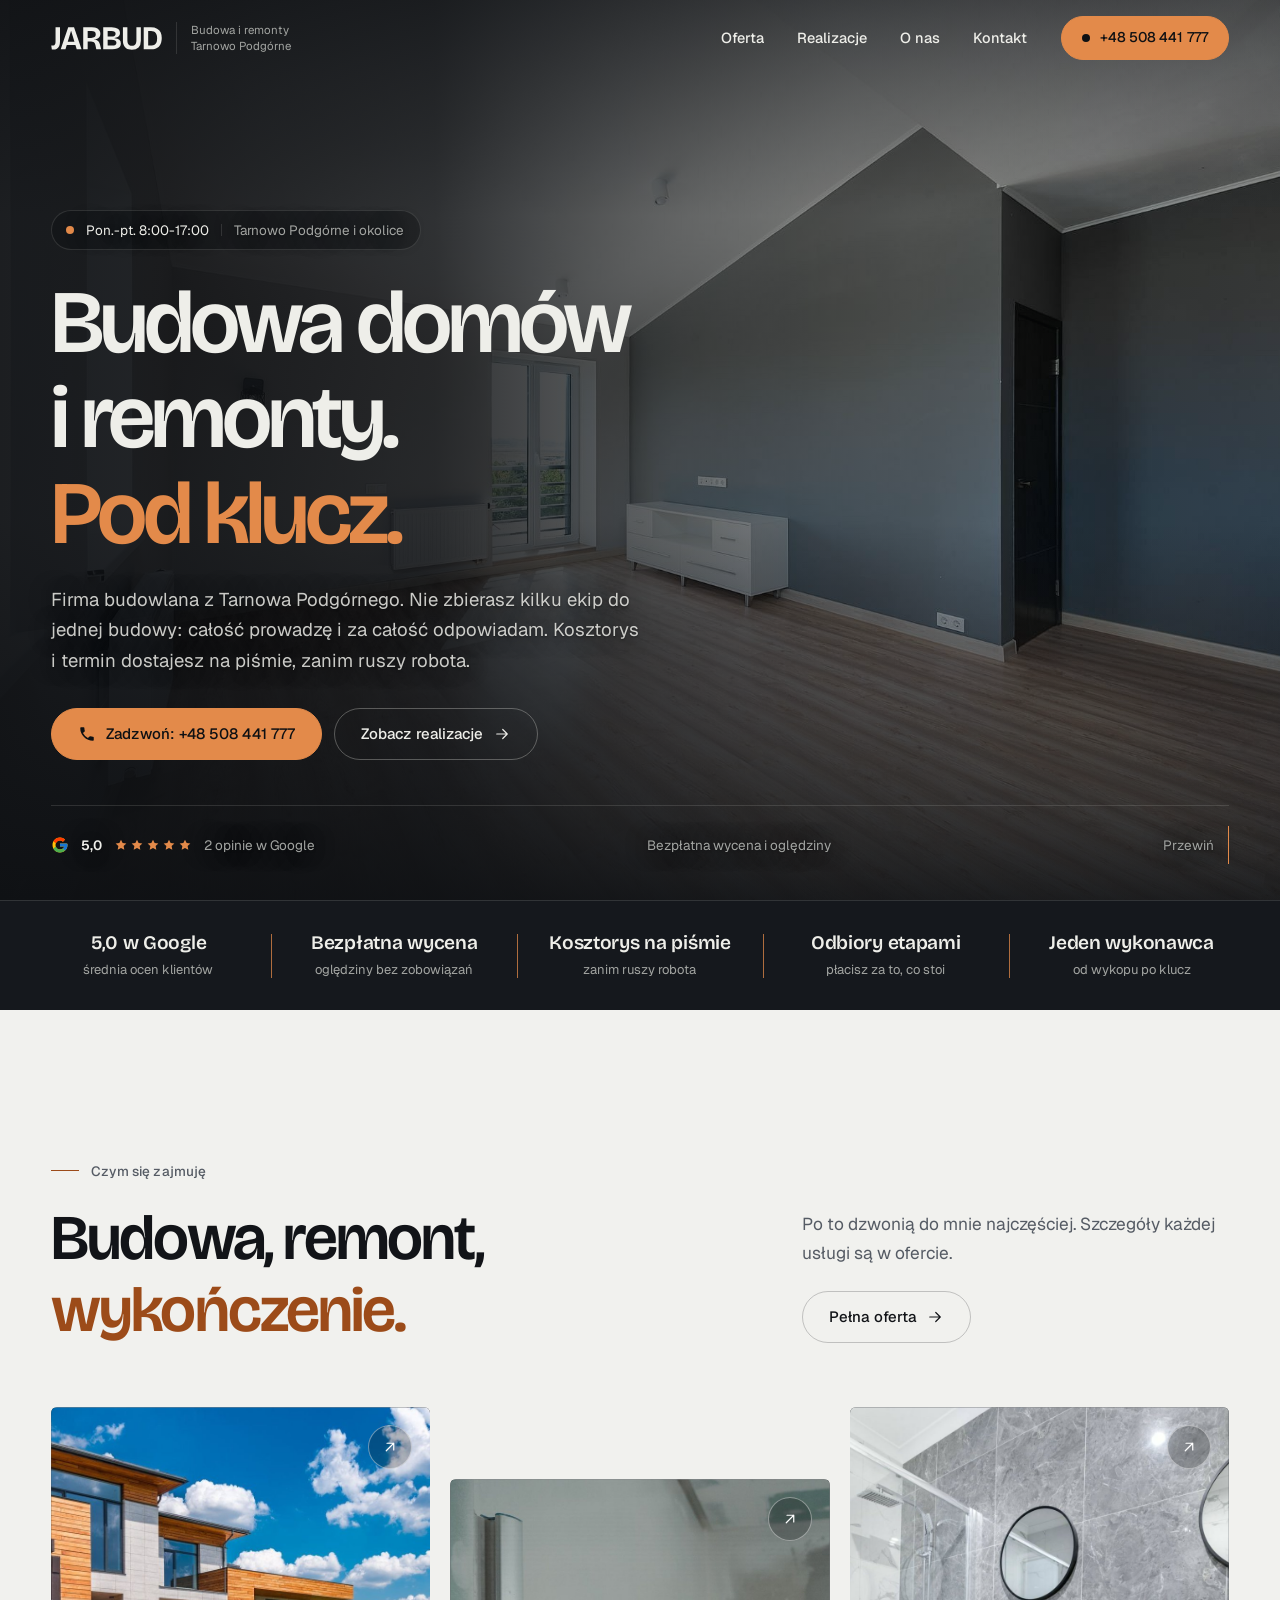
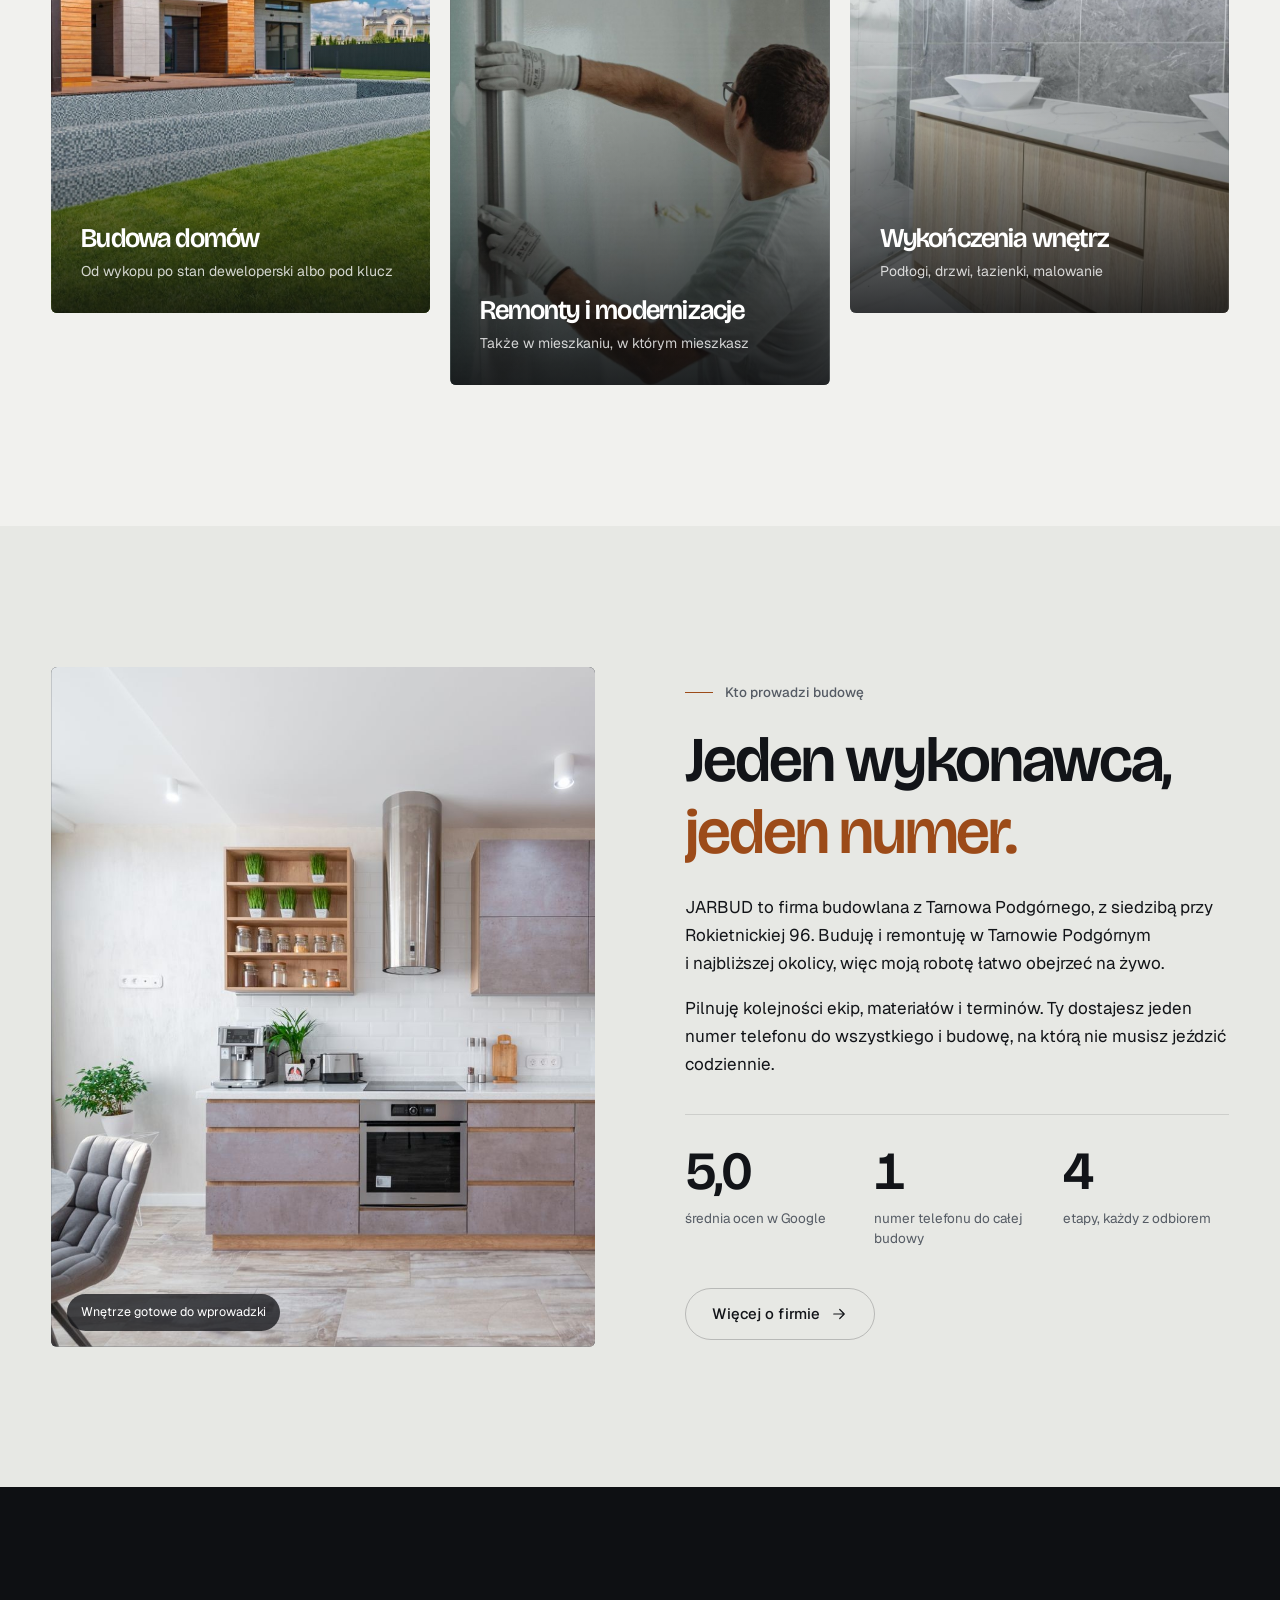
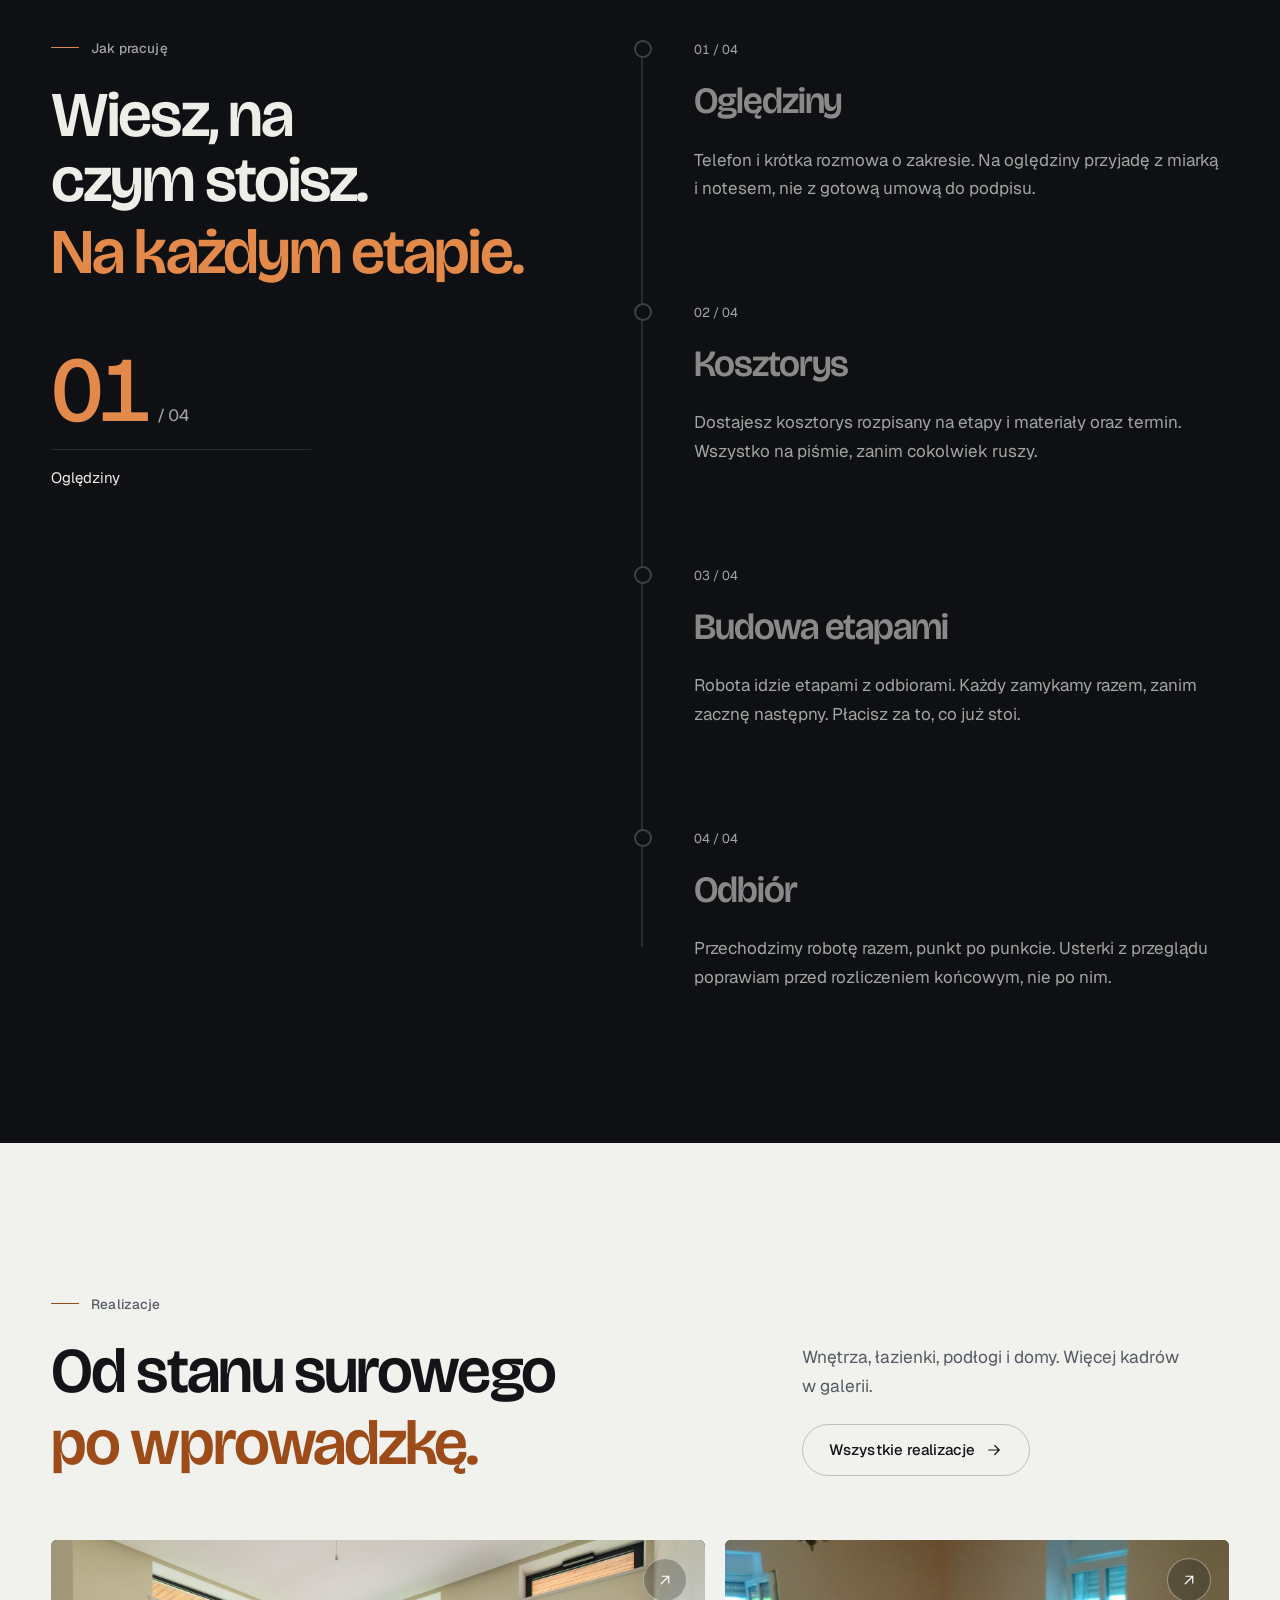
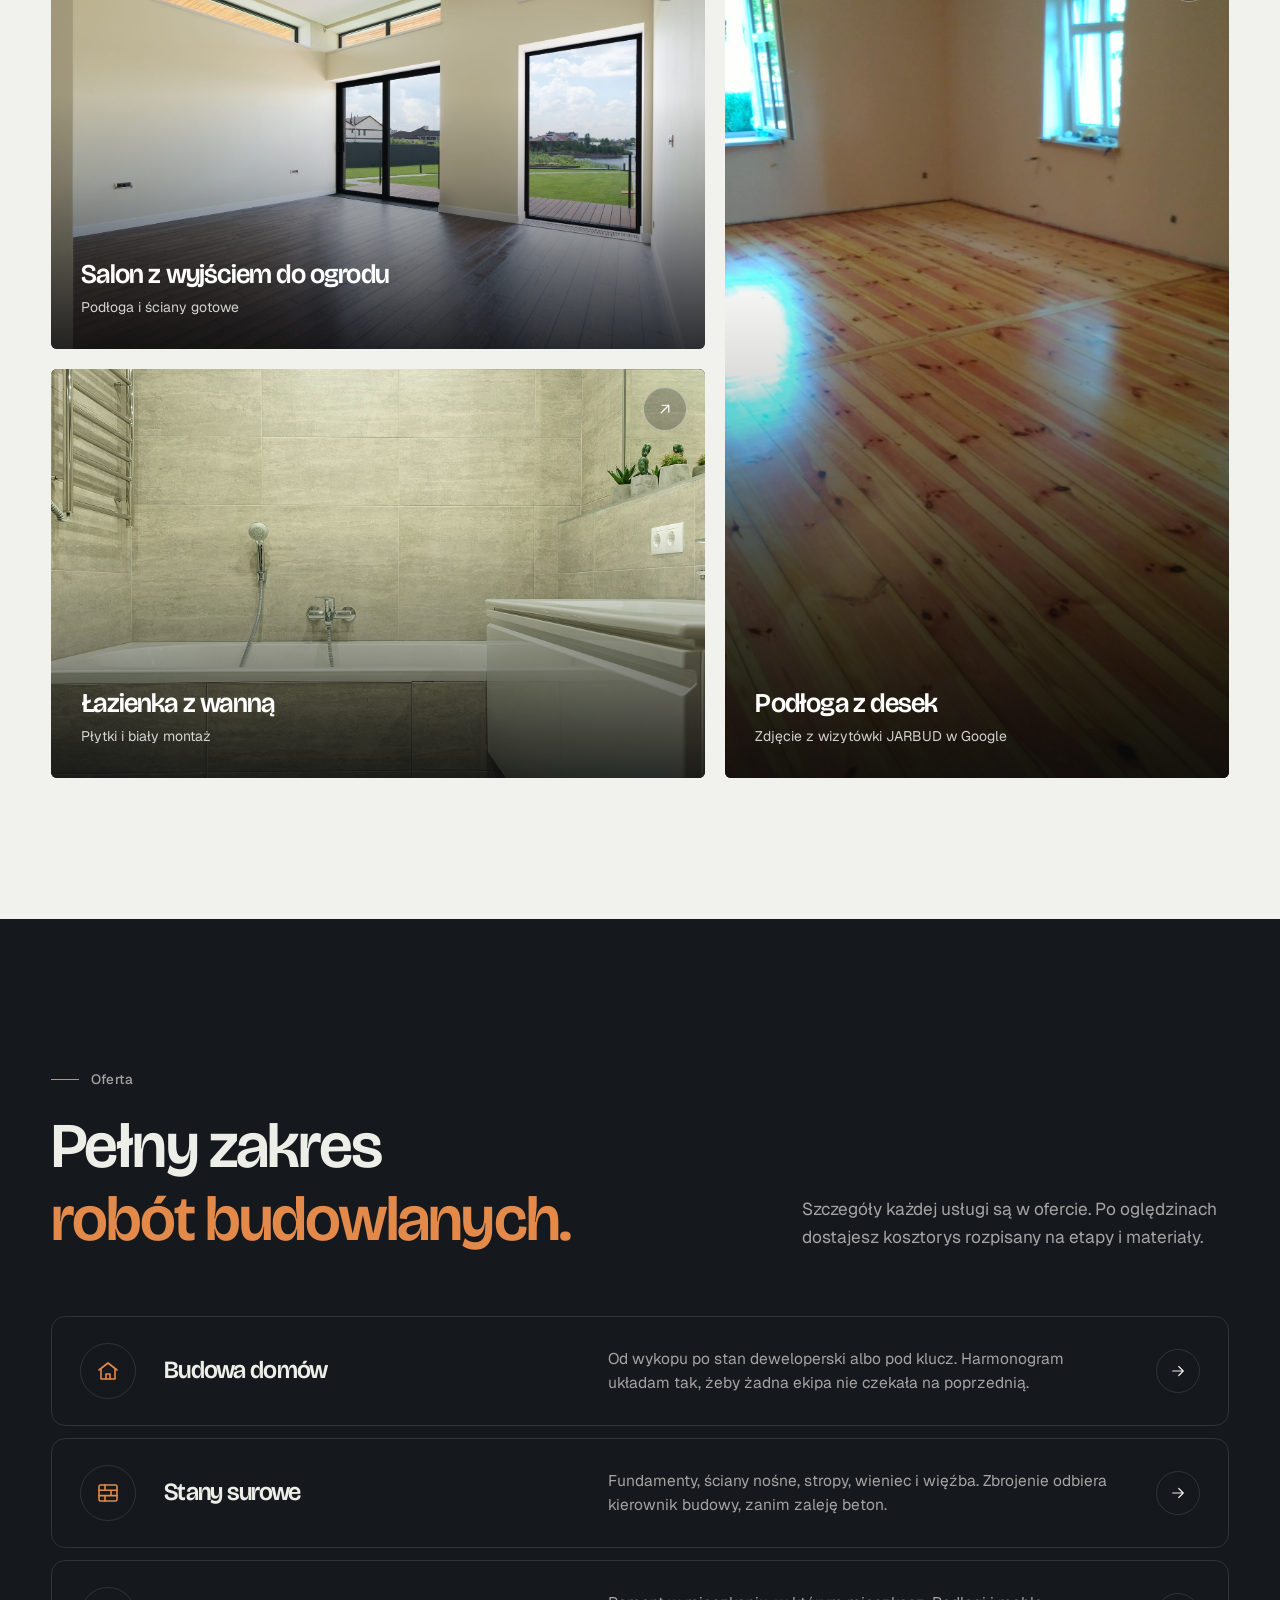
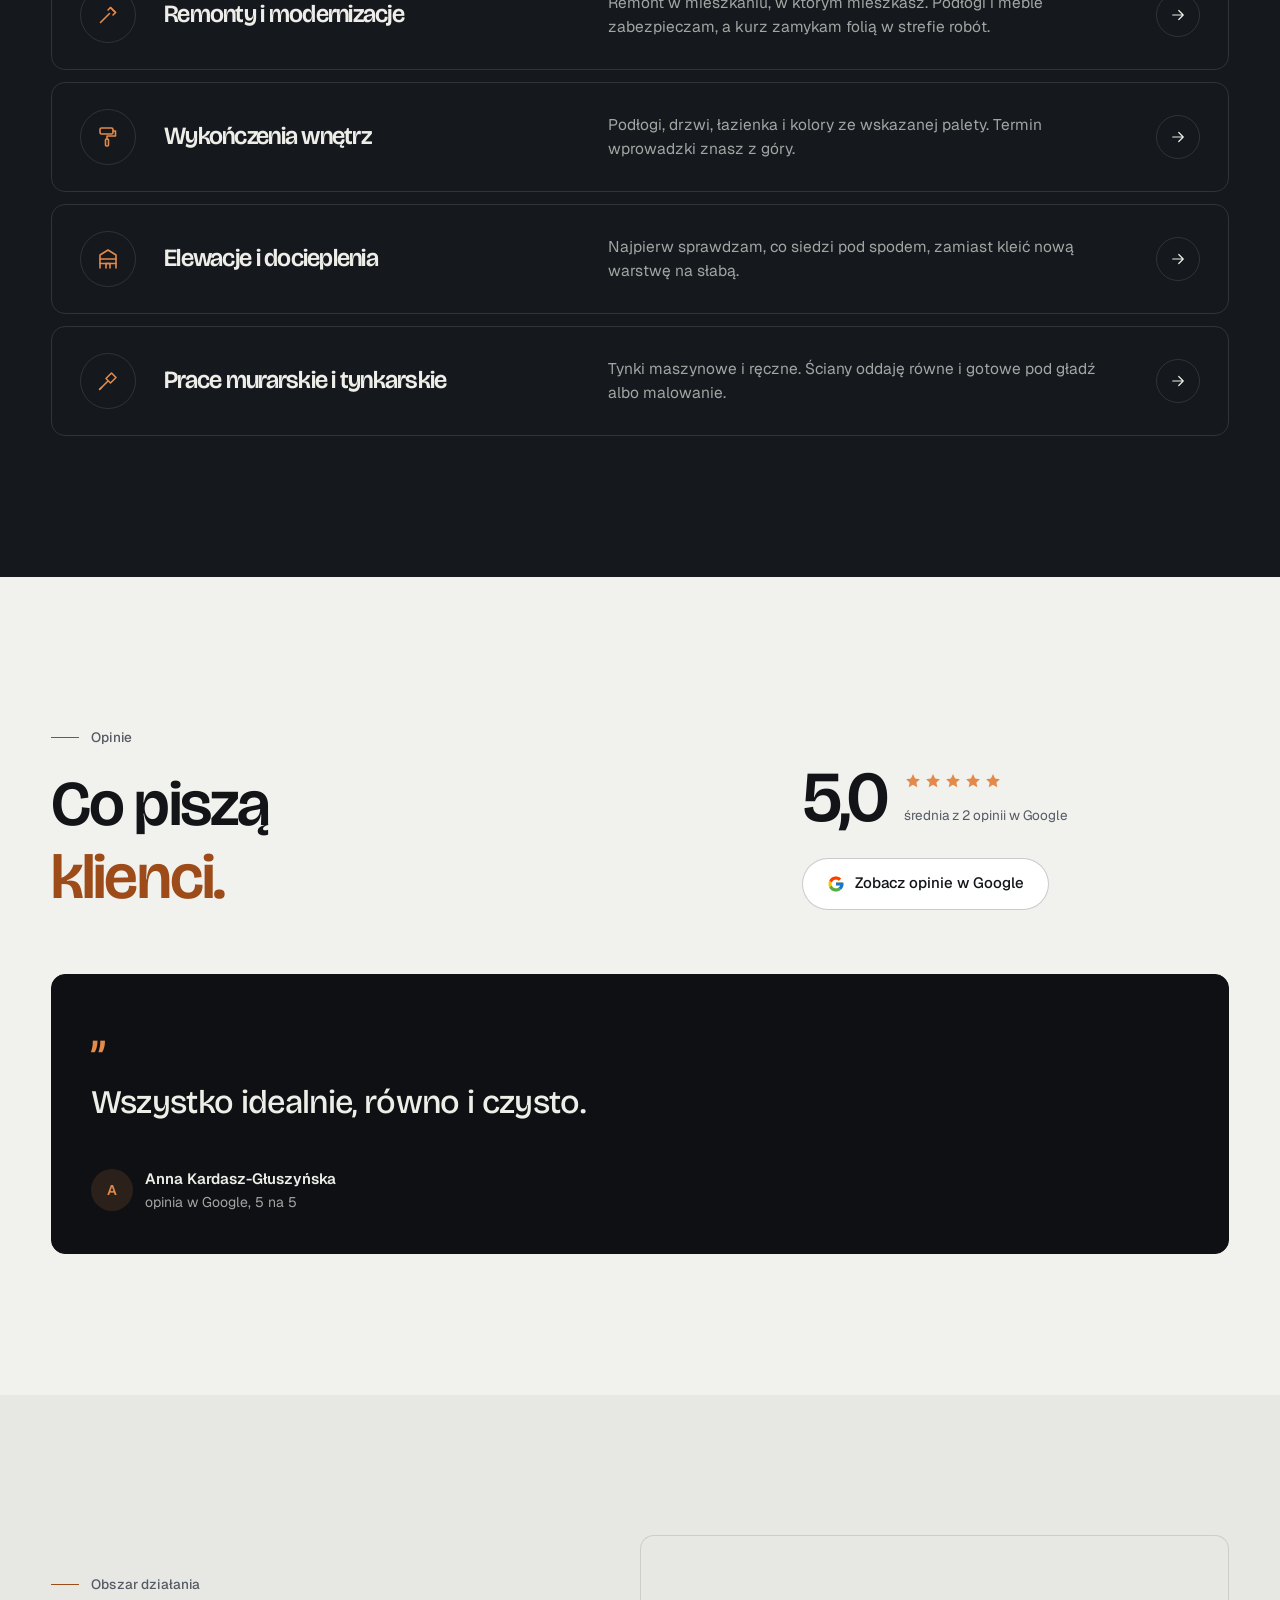
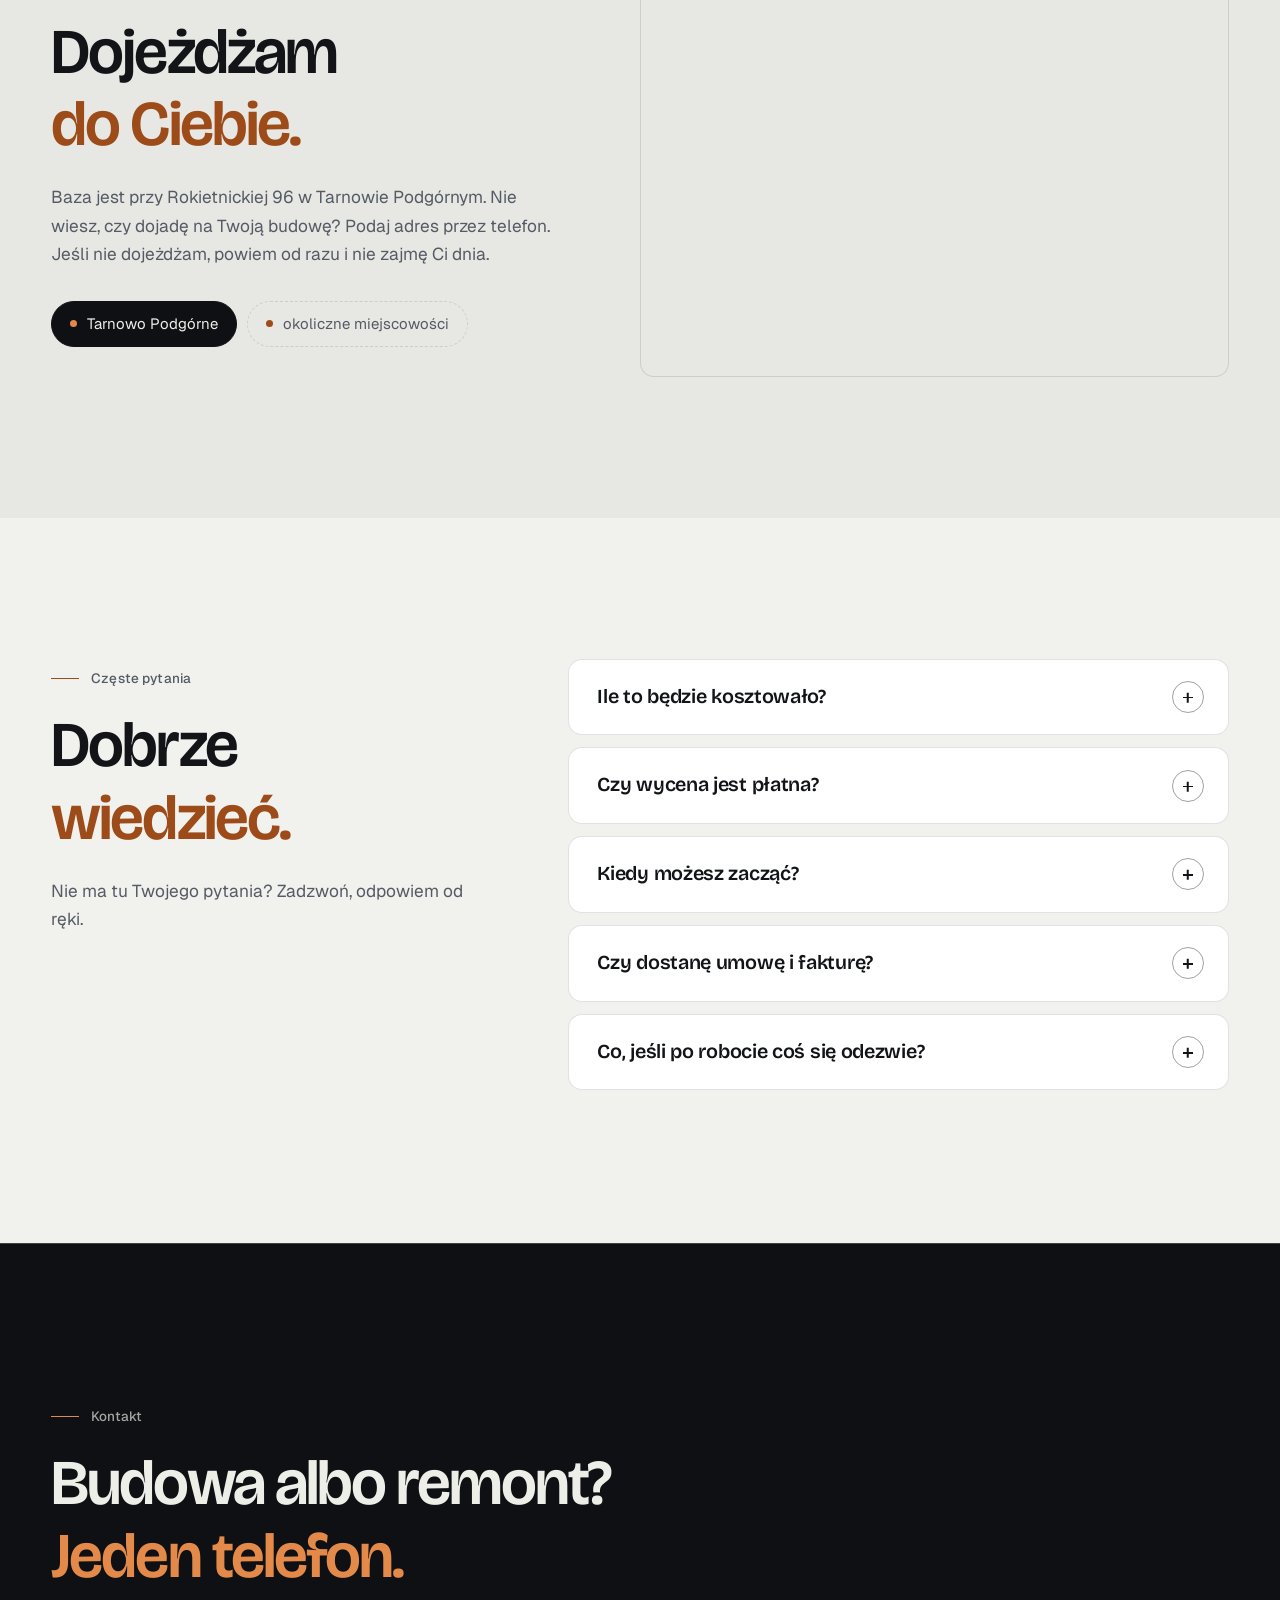
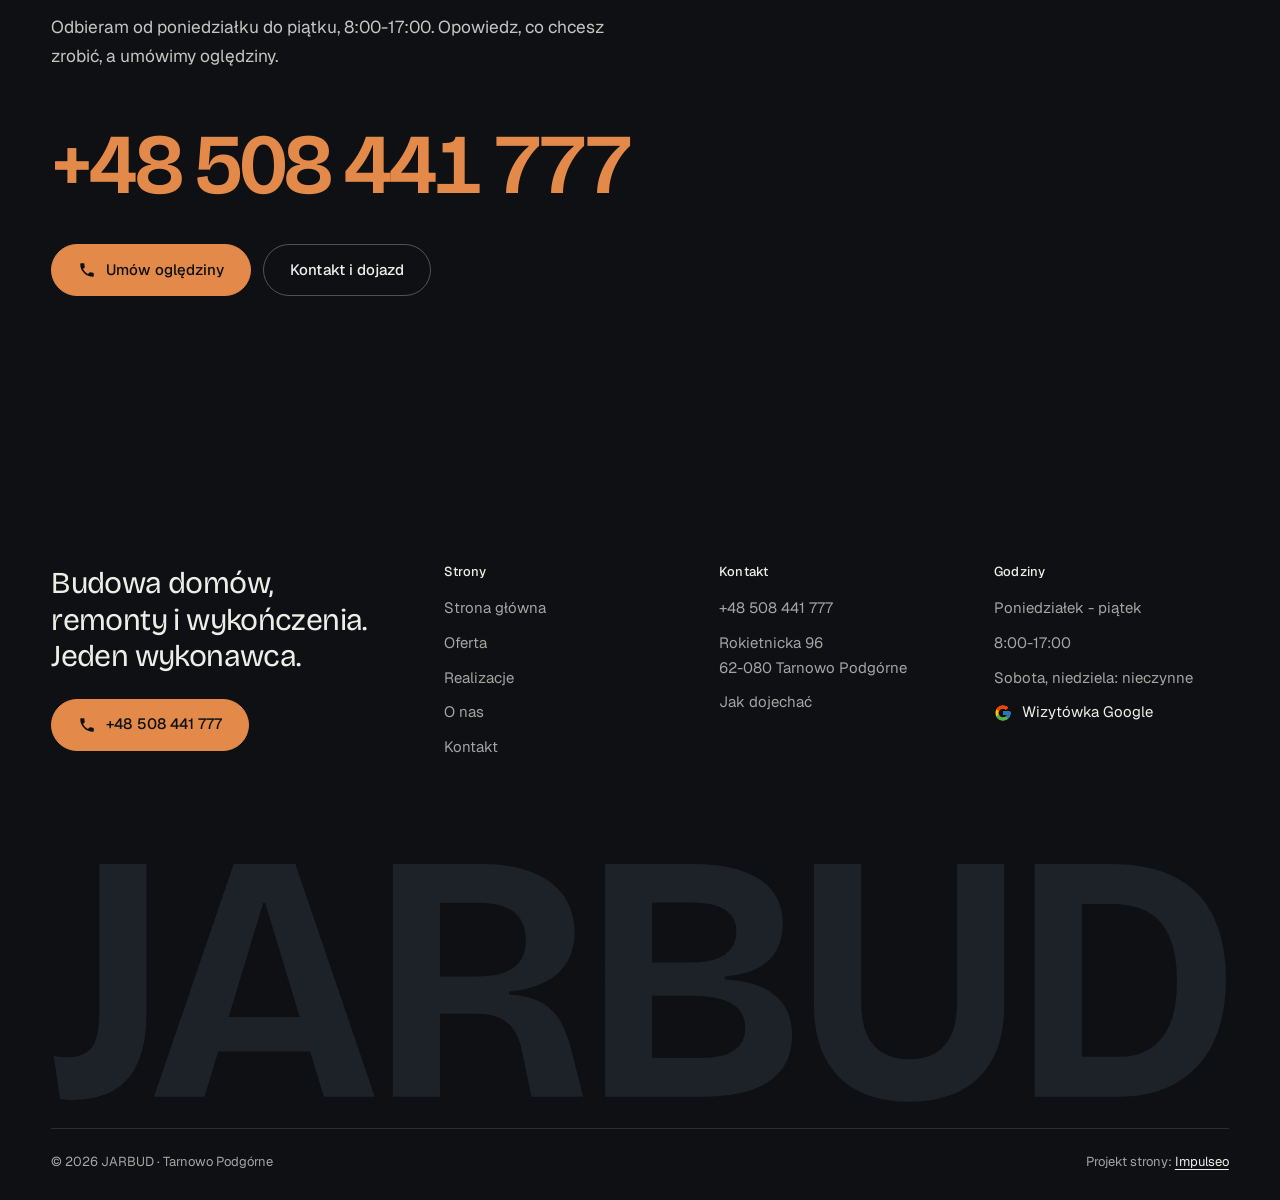
==== commit dbfb50b5: "[claude-edit][cmt:118ca29c-66c0-47e8-85d5-40ca23f4dcbf] nowy projekt strony na wzór dema ElMac: graf" ====
--- a/index.html
+++ b/index.html
@@ -3,221 +3,384 @@
 <head>
 <meta charset="UTF-8">
 <meta name="viewport" content="width=device-width, initial-scale=1.0">
-<title>JARBUD - budowa domów i remonty</title>
-<meta name="description" content="Firma budowlana w Tarnowie Podgórnym: budowa domów, stany surowe, remonty, wykończenia, elewacje. Kosztorys i termin na piśmie przed robotą. Zadzwoń: +48 508 441 777.">
-<link rel="canonical" href="https://kris20032.github.io/jarbud/">
+<title>JARBUD - budowa domów i remonty, Tarnowo Podgórne</title>
+<meta name="description" content="Firma budowlana z Tarnowa Podgórnego: budowa domów, stany surowe, remonty, wykończenia, elewacje. Kosztorys i termin na piśmie przed robotą. Zadzwoń: +48 508 441 777.">
+<link rel="canonical" href="https://impulseo-pl.github.io/jarbud/">
 <meta name="robots" content="noindex, nofollow">
+<meta name="theme-color" content="#0E1013">
 <meta property="og:type" content="website">
 <meta property="og:locale" content="pl_PL">
 <meta property="og:site_name" content="JARBUD">
-<meta property="og:title" content="JARBUD - budowa domów i remonty">
-<meta property="og:description" content="Firma budowlana w Tarnowie Podgórnym: budowa domów, stany surowe, remonty, wykończenia, elewacje. Kosztorys i termin na piśmie przed robotą. Zadzwoń: +48 508 441 777.">
-<meta property="og:url" content="https://kris20032.github.io/jarbud/">
-<meta property="og:image" content="https://kris20032.github.io/jarbud/img/og.jpg">
+<meta property="og:title" content="JARBUD - budowa domów i remonty, Tarnowo Podgórne">
+<meta property="og:description" content="Firma budowlana z Tarnowa Podgórnego: budowa domów, stany surowe, remonty, wykończenia, elewacje. Kosztorys i termin na piśmie przed robotą. Zadzwoń: +48 508 441 777.">
+<meta property="og:url" content="https://impulseo-pl.github.io/jarbud/">
+<meta property="og:image" content="https://impulseo-pl.github.io/jarbud/img/og.jpg">
 <meta property="og:image:width" content="1200">
 <meta property="og:image:height" content="630">
 <meta name="twitter:card" content="summary_large_image">
-<script type="application/ld+json">{"@context": "https://schema.org", "@type": "GeneralContractor", "name": "JARBUD", "url": "https://kris20032.github.io/jarbud/", "telephone": "+48508441777", "image": "https://kris20032.github.io/jarbud/img/og.jpg", "areaServed": "Tarnowo Podgórne", "sameAs": ["https://maps.google.com/?cid=8254359090110620049&g_mp=Cidnb29nbGUubWFwcy5wbGFjZXMudjEuUGxhY2VzLlNlYXJjaFRleHQQAhgEIAA"]}</script>
+<script type="application/ld+json">{"@context": "https://schema.org", "@type": "GeneralContractor", "name": "JARBUD", "url": "https://impulseo-pl.github.io/jarbud/", "telephone": "+48508441777", "image": "https://impulseo-pl.github.io/jarbud/img/og.jpg", "address": {"@type": "PostalAddress", "streetAddress": "Rokietnicka 96", "postalCode": "62-080", "addressLocality": "Tarnowo Podgórne", "addressCountry": "PL"}, "geo": {"@type": "GeoCoordinates", "latitude": 52.4738238, "longitude": 16.7011405}, "openingHours": "Mo-Fr 08:00-17:00", "areaServed": "Tarnowo Podgórne", "aggregateRating": {"@type": "AggregateRating", "ratingValue": "5.0", "reviewCount": "2"}, "sameAs": ["https://maps.google.com/?cid=8254359090110620049"]}</script>
+<script>(function(){var d=document.documentElement;d.classList.add('js');try{if(!window.matchMedia('(prefers-reduced-motion: reduce)').matches)d.classList.add('anim');}catch(e){}setTimeout(function(){if(!d.classList.contains('anim-ok'))d.classList.remove('anim');},3500);})();</script>
+<script>(function(){try{var d=document.documentElement,q=/[?&]intro/.test(location.search);if(!q&&window.matchMedia&&matchMedia('(prefers-reduced-motion: reduce)').matches)return;if(!q&&sessionStorage.getItem('jarbud_intro'))return;sessionStorage.setItem('jarbud_intro','1');d.classList.add('intro-on');setTimeout(function(){d.classList.remove('intro-on','intro-gra','intro-out');d.classList.add('hero-go')},4600);}catch(e){}})();</script>
+<link rel="preload" as="image" href="img/hero.jpg" fetchpriority="high">
 <link rel="preconnect" href="https://fonts.googleapis.com">
 <link rel="preconnect" href="https://fonts.gstatic.com" crossorigin>
-<link href="https://fonts.googleapis.com/css2?family=Space+Grotesk:wght@500;600;700&family=DM+Sans:opsz,wght@9..40,400;9..40,500;9..40,600&display=swap" rel="stylesheet">
-<link rel="stylesheet" href="assets/styles.css?v=aef503f2">
+<link href="https://fonts.googleapis.com/css2?family=Bricolage+Grotesque:opsz,wght@12..96,400..700&family=Geist:wght@400..600&display=swap" rel="stylesheet">
+<link rel="stylesheet" href="assets/styles.css?v=20261030a">
+<script src="assets/lenis.min.js?v=1.1.20" defer></script>
+<script src="assets/main.js?v=20261030a" defer></script>
 </head>
 <body>
-
-<header class="nav">
-  <div class="wrap nav-inner">
-    <a class="brand" href="index.html"><span class="name">JARBUD</span><span class="sub">Tarnowo Podgórne</span></a>
-    <nav class="nav-links">
-      <a href="oferta.html">Oferta</a>
-      <a href="realizacje.html">Realizacje</a>
-      <a href="o-nas.html">O nas</a>
-      <a href="kontakt.html">Kontakt</a>
-      <a href="tel:+48508441777" class="btn btn-accent">Zadzwoń +48 508 441 777</a>
-    </nav>
-    <button class="nav-toggle" aria-label="Menu"><span></span><span></span><span></span></button>
-  </div>
+<a class="skip" href="#tresc">Przejdź do treści</a>
+<header class="site-head">
+<div class="intro" aria-hidden="true"><span class="intro-line"><i></i></span><span class="intro-meta">budowa i remonty · Tarnowo Podgórne</span></div><div class="head-in">
+  <a class="brand" href="index.html" aria-label="JARBUD - strona główna">
+    <span class="znak"><svg class="wm" viewBox="1 -700 3341 722" role="img" aria-label="JARBUD"><path pathLength="1" style="--i:0" d="M26.3 6.8 8.5 -115.7Q19.5 -113.2 30.3 -112.5Q41.1 -111.7 43.7 -111.7Q79.3 -111.7 100.1 -124.5Q120.9 -137.2 129.4 -165.7Q137.9 -194.3 137.9 -240.8V-660H271.9V-237.4Q271.9 -154.7 248.9 -100.1Q226 -45.4 179.7 -18.2Q133.5 9 63.1 9Q51 9 43.3 8.3Q35.7 7.5 26.3 6.8Z"/><path pathLength="1" style="--i:1" d="M293.1 0 519.2 -660H694.3L919.6 0H775L608.6 -549.8H602.9L436.5 0ZM411.2 -128.5V-225.9H817.5V-128.5Z"/><path pathLength="1" style="--i:2" d="M970.8 0V-660H1228Q1272.5 -660 1311.9 -652.4Q1351.3 -644.7 1383.2 -629.3Q1415.2 -613.9 1438.4 -590.7Q1461.6 -567.4 1474.1 -535.9Q1486.5 -504.4 1486.5 -464.7Q1486.5 -434.5 1476.7 -406.4Q1466.9 -378.4 1445 -355.7Q1423.2 -333.1 1387.3 -318.2Q1351.4 -303.3 1300.3 -298.3V-290.3Q1361.1 -287.1 1395.4 -266Q1429.7 -244.9 1448 -210.9Q1466.3 -176.9 1476.9 -133.3L1511.1 0H1363.9L1338.9 -123Q1331.8 -158.9 1317.8 -183.9Q1303.9 -208.9 1277.5 -222.2Q1251.2 -235.5 1206.5 -235.5H1104.8V0ZM1104.8 -341.1H1211.9Q1278.3 -341.1 1313.2 -365.8Q1348.1 -390.5 1348.1 -442.3Q1348.1 -496.8 1315.3 -523.7Q1282.6 -550.5 1216.1 -550.5H1104.8Z"/><path pathLength="1" style="--i:3" d="M1572.8 0V-660H1825.2Q1886.2 -660 1932.9 -648.9Q1979.6 -637.7 2011.9 -616.2Q2044.2 -594.7 2060.9 -563.3Q2077.6 -531.8 2077.6 -490.1Q2077.6 -451.2 2061.2 -418.8Q2044.9 -386.4 2008.5 -366.2Q1972.1 -346.1 1912.9 -341.3V-332.6Q2011.7 -327.1 2057.8 -285.7Q2103.8 -244.4 2103.8 -173.5Q2103.8 -116.1 2074.9 -77.8Q2045.9 -39.5 1990 -19.8Q1934.1 0 1850.7 0ZM1706.5 -109.5H1845.6Q1906.7 -109.5 1938.7 -130.9Q1970.7 -152.3 1970.7 -193.8Q1970.7 -240.9 1933 -263.6Q1895.2 -286.4 1819.7 -286.4H1706.5ZM1706.5 -380.7H1814.9Q1879.6 -380.7 1912.5 -402.7Q1945.5 -424.8 1945.5 -467.9Q1945.5 -510.1 1913.8 -530.7Q1882.1 -551.3 1817.5 -551.3H1706.5Z"/><path pathLength="1" style="--i:4" d="M2435.4 14.3Q2381.3 14.3 2337.9 1.8Q2294.5 -10.7 2262.4 -34Q2230.3 -57.3 2208.8 -90.3Q2187.3 -123.3 2176.6 -165.4Q2165.8 -207.5 2165.8 -257.3V-660H2299.8V-264.8Q2299.8 -212.7 2315.6 -177.2Q2331.4 -141.6 2361.4 -123.8Q2391.5 -106 2435.4 -106Q2480.6 -106 2510.5 -123.9Q2540.4 -141.9 2556.1 -177.1Q2571.7 -212.3 2571.7 -264.8V-660H2705.5V-257.3Q2705.5 -127.3 2635.9 -56.5Q2566.3 14.3 2435.4 14.3Z"/><path pathLength="1" style="--i:5" d="M2855.1 0V-113.1H3032.3Q3080.1 -113.1 3116.9 -134.7Q3153.7 -156.3 3174.6 -203.4Q3195.5 -250.5 3195.5 -328Q3195.5 -383.7 3184.4 -424.9Q3173.3 -466.1 3150.8 -493.2Q3128.3 -520.2 3093.7 -533.5Q3059.1 -546.9 3011.5 -546.9H2855.1V-660H3006.4Q3120.7 -660 3193.3 -621Q3265.8 -582 3300.1 -509.5Q3334.5 -437 3334.5 -336.3Q3334.5 -258.3 3317.2 -201.3Q3300 -144.3 3269.7 -105.3Q3239.3 -66.3 3201.1 -43.3Q3162.9 -20.3 3120.3 -10.1Q3077.6 0 3035.9 0ZM2791.8 0V-660H2925.8V0Z"/></svg></span>
+    <span class="brand-sub">Budowa i&nbsp;remonty<br>Tarnowo Podgórne</span>
+  </a>
+  <nav class="nav-links" aria-label="Menu główne">
+    <a class="nl" href="oferta.html">Oferta</a><a class="nl" href="realizacje.html">Realizacje</a><a class="nl" href="o-nas.html">O&nbsp;nas</a><a class="nl" href="kontakt.html">Kontakt</a>
+    <a class="btn btn-copper nav-cta" href="tel:+48508441777"><span class="live" aria-hidden="true"></span>+48 508 441 777</a>
+  </nav>
+  <button class="burger" type="button" aria-label="Otwórz menu" aria-expanded="false" aria-controls="mnav"><span></span><span></span></button>
+</div>
 </header>
-
-<main>
-<section class="hero-fach">
-  <img class="hf-photo" src="img/hero.jpg" fetchpriority="high" data-rotate="img/g4.jpg|img/g5.jpg" alt="JARBUD" width="1880" height="1255">
-  <div class="hf-panel">
-    <div class="hf-inner">
-      <span class="hf-kicker">Usługi budowlane</span>
-      <h1 class="hf-title">Stawiam ściany, których nie trzeba poprawiać. <em></em></h1>
-      <p class="hf-lead">Nie zbierasz kilku ekip do jednej budowy - całość prowadzę i za całość odpowiadam. Wiesz, co i kiedy dzieje się na Twojej budowie.</p>
-      <a class="hf-phone" href="tel:+48508441777"><span class="hf-phone-lab">Zadzwoń teraz</span><span class="hf-phone-num"><svg class="ico-tel" width="16" height="16" viewBox="0 0 24 24" fill="none" aria-hidden="true"><path d="M6.6 10.8a15.5 15.5 0 0 0 6.6 6.6l2.2-2.2a1 1 0 0 1 1-.24 11.4 11.4 0 0 0 3.6.58 1 1 0 0 1 1 1V20a1 1 0 0 1-1 1A17 17 0 0 1 3 4a1 1 0 0 1 1-1h3.5a1 1 0 0 1 1 1c0 1.25.2 2.46.58 3.6a1 1 0 0 1-.25 1l-2.23 2.2Z" fill="currentColor"/></svg> +48 508 441 777</span></a>
-      <div class="hf-actions">
-        <a href="kontakt.html" class="btn btn-accent">Zadzwoń: +48 508 441 777 <span class="arr">→</span></a>
-        <a href="tel:+48508441777" class="btn btn-ghost hf-ghost">Zadzwoń +48 508 441 777</a>
-      </div>
-      <div class="hf-trust"><svg class="ico-star" width="14" height="14" viewBox="0 0 24 24" style="vertical-align:-2px" aria-hidden="true"><path d="M12 2.8l2.85 5.8 6.4.93-4.63 4.5 1.1 6.37L12 17.4l-5.72 3 1.1-6.37-4.63-4.5 6.4-.93L12 2.8Z" fill="currentColor"/></svg> Ocena 5,0 w Google</div>
-    </div>
-  </div>
-</section>
-<section class="fach-promise">
-  <div class="wrap">
-    <ul class="fp-row reveal"><li>Bezpłatna wycena</li><li>Dojazd: Tarnowo Podgórne i okolice</li><li>Gwarancja na robociznę</li></ul>
-  </div>
-</section>
-<section class="gateways-band">
-  <div class="wrap">
-    <div class="gateways">
-      <a href="oferta.html" class="gateway reveal"><img src="img/g3.jpg" alt="Budowa domów" loading="lazy" width="1600" height="1066" decoding="async"><span class="g-ttl">Budowa domów</span></a>
-      <a href="oferta.html" class="gateway reveal"><img src="img/g8.jpg" alt="Stany surowe" loading="lazy" width="1600" height="1066" decoding="async"><span class="g-ttl">Stany surowe</span></a>
-      <a href="oferta.html" class="gateway reveal"><img src="img/g9.jpg" alt="Remonty i modernizacje" loading="lazy" width="1600" height="1066" decoding="async"><span class="g-ttl">Remonty i modernizacje</span></a>
-    </div>
-  </div>
-</section>
-<section class="proces proces-os fachowcy">
+<script>(function(){var d=document.documentElement;if(!d.classList.contains('intro-on'))return;
+var wyszlo=false,koniec=false,t0=Date.now();
+function heroGotowe(){var im=document.querySelector('.hero-media img');return !!(im&&im.complete&&im.naturalWidth>0);}
+function sprzataj(){if(koniec)return;koniec=true;d.classList.add('hero-go');d.classList.remove('intro-on','intro-gra','intro-out');
+['--i-w','--i-h','--i-px','--i-py','--i-zmniejsz','--i-baza-w','--i-baza-h'].forEach(function(k){d.style.removeProperty(k);});
+try{document.dispatchEvent(new Event('wejscie:koniec'));}catch(e){}}
+function wyjdz(){if(wyszlo||koniec)return;wyszlo=true;d.classList.add('intro-out');setTimeout(function(){d.classList.add('hero-go');},240);setTimeout(sprzataj,880);}
+function moze(){if(wyszlo||koniec)return;var t=Date.now()-t0;if(t>=1240&&(heroGotowe()||t>=1700))wyjdz();else setTimeout(moze,60);}
+try{var znak=document.querySelector('.brand .znak'),wm=znak&&znak.querySelector('.wm');if(!wm){sprzataj();return;}
+znak.classList.add('mierze');var r=wm.getBoundingClientRect();znak.classList.remove('mierze');
+if(!r.width||!r.height){sprzataj();return;}
+var W=window.innerWidth,H=window.innerHeight,cel=W<680?Math.min(W*0.72,320):Math.min(W*0.4,600);cel=Math.max(r.width,cel);
+var u=function(k,v){d.style.setProperty(k,v);};
+u('--i-w',Math.round(cel)+'px');u('--i-h',Math.round(cel*r.height/r.width)+'px');u('--i-zmniejsz',(r.width/cel).toFixed(4));
+u('--i-px',Math.round(r.left+r.width/2-W/2)+'px');u('--i-py',Math.round(r.top+r.height/2-H/2)+'px');
+u('--i-baza-w',Math.round(r.width)+'px');u('--i-baza-h',Math.round(r.height)+'px');
+requestAnimationFrame(function(){requestAnimationFrame(function(){d.classList.add('intro-gra');t0=Date.now();moze();});});
+['wheel','touchstart','keydown','pointerdown'].forEach(function(ev){window.addEventListener(ev,function(){sprzataj();},{once:true,passive:true});});
+setTimeout(sprzataj,3900);
+}catch(e){sprzataj();}})();</script>
+<div class="mnav" id="mnav">
+  <div class="mnav-in">
+    <a class="ml" href="index.html" aria-current="page">Strona główna</a><a class="ml" href="oferta.html">Oferta</a><a class="ml" href="realizacje.html">Realizacje</a><a class="ml" href="o-nas.html">O&nbsp;nas</a><a class="ml" href="kontakt.html">Kontakt</a>
+    <div class="mnav-foot">
+      <span>Pon.-pt. 8:00-17:00, Tarnowo Podgórne i&nbsp;okolice</span>
+      <a class="btn btn-copper" href="tel:+48508441777"><svg class="ico" width="16" height="16" viewBox="0 0 24 24" fill="none" aria-hidden="true"><path d="M6.6 10.8a15.5 15.5 0 0 0 6.6 6.6l2.2-2.2a1 1 0 0 1 1-.24 11.4 11.4 0 0 0 3.6.58 1 1 0 0 1 1 1V20a1 1 0 0 1-1 1A17 17 0 0 1 3 4a1 1 0 0 1 1-1h3.5a1 1 0 0 1 1 1c0 1.25.2 2.46.58 3.6a1 1 0 0 1-.25 1l-2.23 2.2Z" fill="currentColor"/></svg>+48 508 441 777</a>
+    </div>
+  </div>
+</div>
+<main id="tresc">
+
+<section class="hero">
+  <div class="hero-media"><img src="img/hero.jpg" alt="Jasny pokój na poddaszu po wykończeniu, z panelami i szarą ścianą" width="1880" height="1255" decoding="async" fetchpriority="high"></div>
+  <div class="hero-in">
+    <p class="hero-tag up" style="--d:0"><span class="live" aria-hidden="true"></span>Pon.-pt. 8:00-17:00<span class="sep" aria-hidden="true"></span><span class="muted">Tarnowo Podgórne i&nbsp;okolice</span></p>
+    <h1><span class="ln"><span class="ln-i" style="--k:0">Budowa domów</span></span><span class="ln"><span class="ln-i" style="--k:1">i&nbsp;remonty.</span></span><span class="ln"><span class="ln-i" style="--k:2"><em>Pod klucz.</em></span></span></h1>
+    <p class="hero-lead up" style="--d:380">Firma budowlana z&nbsp;Tarnowa Podgórnego. Nie zbierasz kilku ekip do jednej budowy: całość prowadzę i&nbsp;za całość odpowiadam. Kosztorys i&nbsp;termin dostajesz na piśmie, zanim ruszy robota.</p>
+    <div class="hero-ctas up" style="--d:500">
+      <a class="btn btn-copper" href="tel:+48508441777"><svg class="ico" width="16" height="16" viewBox="0 0 24 24" fill="none" aria-hidden="true"><path d="M6.6 10.8a15.5 15.5 0 0 0 6.6 6.6l2.2-2.2a1 1 0 0 1 1-.24 11.4 11.4 0 0 0 3.6.58 1 1 0 0 1 1 1V20a1 1 0 0 1-1 1A17 17 0 0 1 3 4a1 1 0 0 1 1-1h3.5a1 1 0 0 1 1 1c0 1.25.2 2.46.58 3.6a1 1 0 0 1-.25 1l-2.23 2.2Z" fill="currentColor"/></svg>Zadzwoń: +48 508 441 777</a>
+      <a class="btn btn-ghost" href="realizacje.html">Zobacz realizacje<svg class="ico arr" width="18" height="18" viewBox="0 0 24 24" fill="none" stroke="currentColor" stroke-width="1.6" stroke-linecap="round" stroke-linejoin="round" aria-hidden="true"><path d="M5 12h14M13 6l6 6-6 6"/></svg></a>
+    </div>
+    <div class="hero-foot up" style="--d:640">
+      <span class="rate"><svg class="g-logo" viewBox="0 0 48 48" aria-hidden="true"><path fill="#FFC107" d="M43.6 20.5H42V20H24v8h11.3C33.7 32.7 29.2 36 24 36c-6.6 0-12-5.4-12-12s5.4-12 12-12c3.1 0 5.8 1.2 7.9 3.1l5.7-5.7C34 6.1 29.3 4 24 4 12.9 4 4 12.9 4 24s8.9 20 20 20 20-8.9 20-20c0-1.3-.1-2.4-.4-3.5z"/><path fill="#FF3D00" d="m6.3 14.7 6.6 4.8C14.7 15.1 19 12 24 12c3.1 0 5.8 1.2 7.9 3.1l5.7-5.7C34 6.1 29.3 4 24 4 16.3 4 9.7 8.3 6.3 14.7z"/><path fill="#4CAF50" d="M24 44c5.2 0 9.9-2 13.4-5.2l-6.2-5.2A11.9 11.9 0 0 1 24 36c-5.2 0-9.6-3.3-11.3-7.9l-6.5 5C9.5 39.6 16.2 44 24 44z"/><path fill="#1976D2" d="M43.6 20.5H42V20H24v8h11.3a12 12 0 0 1-4.1 5.6l6.2 5.2C37 39.2 44 34 44 24c0-1.3-.1-2.4-.4-3.5z"/></svg><b>5,0</b><span class="stars" aria-label="Ocena 5 na 5"><svg viewBox="0 0 24 24" aria-hidden="true"><path fill="currentColor" d="M12 2.8l2.8 5.9 6.4.8-4.7 4.4 1.2 6.3L12 17.1l-5.7 3.1 1.2-6.3L2.8 9.5l6.4-.8z"/></svg><svg viewBox="0 0 24 24" aria-hidden="true"><path fill="currentColor" d="M12 2.8l2.8 5.9 6.4.8-4.7 4.4 1.2 6.3L12 17.1l-5.7 3.1 1.2-6.3L2.8 9.5l6.4-.8z"/></svg><svg viewBox="0 0 24 24" aria-hidden="true"><path fill="currentColor" d="M12 2.8l2.8 5.9 6.4.8-4.7 4.4 1.2 6.3L12 17.1l-5.7 3.1 1.2-6.3L2.8 9.5l6.4-.8z"/></svg><svg viewBox="0 0 24 24" aria-hidden="true"><path fill="currentColor" d="M12 2.8l2.8 5.9 6.4.8-4.7 4.4 1.2 6.3L12 17.1l-5.7 3.1 1.2-6.3L2.8 9.5l6.4-.8z"/></svg><svg viewBox="0 0 24 24" aria-hidden="true"><path fill="currentColor" d="M12 2.8l2.8 5.9 6.4.8-4.7 4.4 1.2 6.3L12 17.1l-5.7 3.1 1.2-6.3L2.8 9.5l6.4-.8z"/></svg></span><span>2 opinie w&nbsp;Google</span></span>
+      <span>Bezpłatna wycena i&nbsp;oględziny</span>
+      <span class="cue" aria-hidden="true">Przewiń<span class="cue-line"><i></i></span></span>
+    </div>
+  </div>
+</section>
+
+<section class="strip" aria-label="Najważniejsze w skrócie">
+  <div class="strip-in">
+    <div class="strip-it"><div class="k">5,0 w&nbsp;Google</div><div class="v">średnia ocen klientów</div></div>
+    <div class="strip-it"><div class="k">Bezpłatna wycena</div><div class="v">oględziny bez zobowiązań</div></div>
+    <div class="strip-it"><div class="k">Kosztorys na piśmie</div><div class="v">zanim ruszy robota</div></div>
+    <div class="strip-it"><div class="k">Odbiory etapami</div><div class="v">płacisz za to, co stoi</div></div>
+    <div class="strip-it"><div class="k">Jeden wykonawca</div><div class="v">od wykopu po klucz</div></div>
+  </div>
+</section>
+
+<section class="sec" id="uslugi">
+  <div class="wrap">
+    <div class="sec-head">
+      <div>
+        <p class="eyebrow rv">Czym się zajmuję</p>
+        <h2 class="h2 rv rv-h"><span class="ln"><span class="ln-i" style="--k:0">Budowa, remont,</span></span><span class="ln"><span class="ln-i" style="--k:1"><em>wykończenie.</em></span></span></h2>
+      </div>
+      <div class="side rv" style="--d:120">
+        <p class="lead">Po to dzwonią do mnie najczęściej. Szczegóły każdej usługi są w&nbsp;ofercie.</p>
+        <a class="btn btn-ghost" href="oferta.html">Pełna oferta<svg class="ico arr" width="18" height="18" viewBox="0 0 24 24" fill="none" stroke="currentColor" stroke-width="1.6" stroke-linecap="round" stroke-linejoin="round" aria-hidden="true"><path d="M5 12h14M13 6l6 6-6 6"/></svg></a>
+      </div>
+    </div>
+    <div class="tiles-3">
+      <a class="tile rv-img rv" style="--d:0" href="oferta.html#budowa">
+        <img src="img/g10.jpg" alt="Nowoczesny dom jednorodzinny z trawnikiem" width="1600" height="1068" decoding="async">
+        <span class="go" aria-hidden="true"><svg class="ico" width="18" height="18" viewBox="0 0 24 24" fill="none" stroke="currentColor" stroke-width="1.6" stroke-linecap="round" stroke-linejoin="round" aria-hidden="true"><path d="M7 17 17 7M8 7h9v9"/></svg></span>
+        <span class="tile-cap"><h3>Budowa domów</h3><span>Od wykopu po stan deweloperski albo pod klucz</span></span>
+      </a><a class="tile rv-img rv" style="--d:120" href="oferta.html#remonty">
+        <img src="img/g14.jpg" alt="Montaż profili pod zabudowę ścian" width="1600" height="1066" decoding="async">
+        <span class="go" aria-hidden="true"><svg class="ico" width="18" height="18" viewBox="0 0 24 24" fill="none" stroke="currentColor" stroke-width="1.6" stroke-linecap="round" stroke-linejoin="round" aria-hidden="true"><path d="M7 17 17 7M8 7h9v9"/></svg></span>
+        <span class="tile-cap"><h3>Remonty i&nbsp;modernizacje</h3><span>Także w&nbsp;mieszkaniu, w&nbsp;którym mieszkasz</span></span>
+      </a><a class="tile rv-img rv" style="--d:240" href="oferta.html#wykonczenia">
+        <img src="img/g6.jpg" alt="Łazienka z dwiema umywalkami i kabiną prysznicową" width="1834" height="1208" decoding="async">
+        <span class="go" aria-hidden="true"><svg class="ico" width="18" height="18" viewBox="0 0 24 24" fill="none" stroke="currentColor" stroke-width="1.6" stroke-linecap="round" stroke-linejoin="round" aria-hidden="true"><path d="M7 17 17 7M8 7h9v9"/></svg></span>
+        <span class="tile-cap"><h3>Wykończenia wnętrz</h3><span>Podłogi, drzwi, łazienki, malowanie</span></span>
+      </a>
+    </div>
+  </div>
+</section>
+
+<section class="sec paper-2">
+  <div class="wrap about">
+    <figure class="fig rv-img rv">
+      <img src="img/about.jpg" alt="Kuchnia z jadalnią gotowa do wprowadzki" width="1880" height="1255" loading="lazy" decoding="async" data-plx="36" style="height:112%;margin-top:-6%">
+      <figcaption class="fig-tag">Wnętrze gotowe do wprowadzki</figcaption>
+    </figure>
+    <div>
+      <p class="eyebrow rv">Kto prowadzi budowę</p>
+      <h2 class="h2 rv rv-h"><span class="ln"><span class="ln-i" style="--k:0">Jeden wykonawca,</span></span><span class="ln"><span class="ln-i" style="--k:1"><em>jeden numer.</em></span></span></h2>
+      <p class="rv" style="--d:100;margin-top:28px">JARBUD to firma budowlana z&nbsp;Tarnowa Podgórnego, z&nbsp;siedzibą przy Rokietnickiej 96. Buduję i&nbsp;remontuję w&nbsp;Tarnowie Podgórnym i&nbsp;najbliższej okolicy, więc moją robotę łatwo obejrzeć na żywo.</p>
+      <p class="rv" style="--d:160">Pilnuję kolejności ekip, materiałów i&nbsp;terminów. Ty dostajesz jeden numer telefonu do wszystkiego i&nbsp;budowę, na którą nie musisz jeździć codziennie.</p>
+      <div class="stats rv" style="--d:200">
+        <div class="stat"><b><span class="num" data-to="5,0">5,0</span></b><span>średnia ocen w&nbsp;Google</span></div>
+        <div class="stat"><b><span class="num" data-to="1">1</span></b><span>numer telefonu do całej budowy</span></div>
+        <div class="stat"><b><span class="num" data-to="4">4</span></b><span>etapy, każdy z&nbsp;odbiorem</span></div>
+      </div>
+      <a class="btn btn-ghost rv" style="--d:240" href="o-nas.html">Więcej o&nbsp;firmie<svg class="ico arr" width="18" height="18" viewBox="0 0 24 24" fill="none" stroke="currentColor" stroke-width="1.6" stroke-linecap="round" stroke-linejoin="round" aria-hidden="true"><path d="M5 12h14M13 6l6 6-6 6"/></svg></a>
+    </div>
+  </div>
+</section>
+
+<section class="proces proces-os sec">
   <div class="wrap proc-grid">
     <div class="proc-side">
-      <div class="head reveal">
-        <span class="eyebrow">Jak pracujemy</span>
-        <h2>Wiesz, na czym stoisz - na każdym etapie</h2>
-        <p>Od pierwszego telefonu do odbioru roboty - krok po kroku.</p>
-      </div>
-      <div class="proc-count" aria-hidden="true"><span class="pc-cur">01</span><span class="pc-all">/ 04</span></div>
-      <div class="proc-bar" aria-hidden="true"><i></i></div>
-      <p class="proc-now" aria-hidden="true">Rozmowa i oględziny</p>
-    </div>
-    <ol class="proces-line">
-      <li class="reveal"><span class="pno">01</span><h3>Rozmowa i oględziny</h3><p>Telefon i krótka rozmowa o zakresie. Na oględziny przyjadę z miarką i notesem, nie z gotową umową do podpisu.</p></li>
-      <li class="reveal"><span class="pno">02</span><h3>Kosztorys i umowa</h3><p>Dostajesz kosztorys rozpisany na etapy i materiały oraz termin - wszystko na piśmie, zanim cokolwiek ruszy.</p></li>
-      <li class="reveal"><span class="pno">03</span><h3>Budowa etapami</h3><p>Robota idzie etapami z odbiorami - każdy zamykamy razem, zanim zacznę następny. Płacisz za to, co już stoi.</p></li>
-      <li class="reveal"><span class="pno">04</span><h3>Odbiór i gwarancja</h3><p>Przechodzimy robotę razem, punkt po punkcie. Usterki z przeglądu poprawiam przed rozliczeniem końcowym, nie po nim.</p></li>
-    </ol>
-  </div>
-</section>
-<section>
-  <div class="wrap">
-    <div class="head reveal">
-      <span class="eyebrow">Realizacje</span>
-      <h2>Zdjęcia z placu</h2>
-      <p>Remonty, łazienki, podłogi i wykończenia - zakres, który prowadzę od stanu surowego po wprowadzkę.</p>
-    </div>
-    <div class="gallery">
-      <div class="tile t-two3 reveal"><img src="img/g1.jpg" alt="JARBUD" loading="lazy" width="1478" height="2746" decoding="async"></div>
-      <div class="tile t-third reveal"><img src="img/g2.jpg" alt="JARBUD" loading="lazy" width="1792" height="1144" decoding="async"></div>
-      <div class="tile t-third reveal"><img src="img/g6.jpg" alt="JARBUD" loading="lazy" width="1834" height="1208" decoding="async"></div>
-      <div class="tile t-third reveal"><img src="img/g7.jpg" alt="JARBUD" loading="lazy" width="1880" height="1255" decoding="async"></div>
-      <div class="tile t-third reveal"><img src="img/g13.jpg" alt="JARBUD" loading="lazy" width="1880" height="1253" decoding="async"></div>
-    </div>
-    <div style="margin-top:var(--space-7)" class="reveal"><a href="realizacje.html" class="btn btn-accent">Pełna galeria <span class="arr">→</span></a></div>
-  </div>
-</section>
-<section class="fach-uslugi">
-  <div class="wrap">
-    <div class="head reveal">
-      <span class="eyebrow">Oferta</span>
-      <h2>Zakres robót</h2>
-      <p>Roboty, które wykonuję regularnie - każda rozpisana krok po kroku.</p>
-    </div>
-    <ul class="fu-list">
-      <li class="fu-row reveal"><div class="fu-name">Budowa domów</div><div class="fu-desc">Prowadzę budowę od wykopu po stan deweloperski albo pod klucz. Pilnuję zgodności z projektem, zamawiam materiały z wyprzedzeniem i układam harmonogram tak, żeby żadna ekipa nie czekała na poprzednią.</div><a class="fu-cta" href="kontakt.html">Wycena <span class="arr">→</span></a></li>
-      <li class="fu-row reveal"><div class="fu-name">Stany surowe</div><div class="fu-desc">Fundamenty, ściany nośne, stropy, wieniec i więźba pod dach. Zbrojenie wiążę według projektu i wołam kierownika budowy na odbiór, zanim zaleję beton - tego etapu nie da się poprawić po fakcie.</div><a class="fu-cta" href="kontakt.html">Wycena <span class="arr">→</span></a></li>
-      <li class="fu-row reveal"><div class="fu-name">Remonty i modernizacje</div><div class="fu-desc">Remont w mieszkaniu, w którym mieszkasz, to inna robota niż pusty plac.</div><a class="fu-cta" href="kontakt.html">Wycena <span class="arr">→</span></a></li>
-      <li class="fu-row reveal"><div class="fu-name">Wykończenia wnętrz</div><div class="fu-desc">Odbierasz mieszkanie w stanie deweloperskim? Robię wszystko do wprowadzenia: podłogi, drzwi, łazienkę, kolory ze wskazanej palety.</div><a class="fu-cta" href="kontakt.html">Wycena <span class="arr">→</span></a></li>
-      <li class="fu-row reveal"><div class="fu-name">Elewacje i docieplenia</div><div class="fu-desc">Stara elewacja pęka, łapie wilgoć albo zieleni się od północy? Najpierw sprawdzam, co siedzi pod spodem, zamiast kleić nową warstwę na słabą.</div><a class="fu-cta" href="kontakt.html">Wycena <span class="arr">→</span></a></li>
-      <li class="fu-row reveal"><div class="fu-name">Prace murarskie i tynkarskie</div><div class="fu-desc">Tynki kładę maszynowo tam, gdzie liczy się tempo, i ręcznie tam, gdzie agregat nie wjedzie.</div><a class="fu-cta" href="kontakt.html">Wycena <span class="arr">→</span></a></li>
-    </ul>
-    <div style="margin-top:var(--space-7)" class="reveal"><a href="oferta.html" class="btn btn-ghost">Pełna oferta <span class="arr">→</span></a></div>
-  </div>
-</section>
-<section class="stopklatka" aria-hidden="true">
-  <div class="stk-bg" style="background-image:url(img/g10.jpg)"></div>
-</section>
-<section class="opinie">
-  <div class="wrap">
-    <div class="head center reveal">
-      <span class="eyebrow">Opinie</span>
-      <h2>Co mówią klienci</h2>
-    </div>
-    <p class="op-meta reveal"><span class="g-badge"><svg class="gb-ico" viewBox="0 0 24 24" width="18" height="18" aria-hidden="true"><path fill="#4285F4" d="M22.56 12.25c0-.78-.07-1.53-.2-2.25H12v4.26h5.92c-.26 1.37-1.04 2.53-2.21 3.31v2.77h3.57c2.08-1.92 3.28-4.74 3.28-8.09z"/><path fill="#34A853" d="M12 23c2.97 0 5.46-.98 7.28-2.66l-3.57-2.77c-.98.66-2.23 1.06-3.71 1.06-2.86 0-5.29-1.93-6.16-4.53H2.18v2.84C3.99 20.53 7.7 23 12 23z"/><path fill="#FBBC05" d="M5.84 14.09c-.22-.66-.35-1.36-.35-2.09s.13-1.43.35-2.09V7.07H2.18C1.43 8.55 1 10.22 1 12s.43 3.45 1.18 4.93l2.85-2.22.81-.62z"/><path fill="#EA4335" d="M12 5.38c1.62 0 3.06.56 4.21 1.64l3.15-3.15C17.45 2.09 14.97 1 12 1 7.7 1 3.99 3.47 2.18 7.07l3.66 2.84c.87-2.6 3.3-4.53 6.16-4.53z"/></svg><b class="gb-ocena">5,0</b><svg class="gb-stars" viewBox="0 0 90 18" width="74" height="14.8" aria-hidden="true"><g fill="currentColor" opacity=".26"><path transform="translate(0,0)" d="M9 1.6l2.2 4.46 4.92.72-3.56 3.47.84 4.9L9 12.74l-4.4 2.31.84-4.9L1.88 6.68l4.92-.72L9 1.6Z"/><path transform="translate(18,0)" d="M9 1.6l2.2 4.46 4.92.72-3.56 3.47.84 4.9L9 12.74l-4.4 2.31.84-4.9L1.88 6.68l4.92-.72L9 1.6Z"/><path transform="translate(36,0)" d="M9 1.6l2.2 4.46 4.92.72-3.56 3.47.84 4.9L9 12.74l-4.4 2.31.84-4.9L1.88 6.68l4.92-.72L9 1.6Z"/><path transform="translate(54,0)" d="M9 1.6l2.2 4.46 4.92.72-3.56 3.47.84 4.9L9 12.74l-4.4 2.31.84-4.9L1.88 6.68l4.92-.72L9 1.6Z"/><path transform="translate(72,0)" d="M9 1.6l2.2 4.46 4.92.72-3.56 3.47.84 4.9L9 12.74l-4.4 2.31.84-4.9L1.88 6.68l4.92-.72L9 1.6Z"/></g><clipPath id="gs1000"><rect x="0" y="0" width="90.0" height="18"/></clipPath><g fill="#FBBC04" clip-path="url(#gs1000)"><path transform="translate(0,0)" d="M9 1.6l2.2 4.46 4.92.72-3.56 3.47.84 4.9L9 12.74l-4.4 2.31.84-4.9L1.88 6.68l4.92-.72L9 1.6Z"/><path transform="translate(18,0)" d="M9 1.6l2.2 4.46 4.92.72-3.56 3.47.84 4.9L9 12.74l-4.4 2.31.84-4.9L1.88 6.68l4.92-.72L9 1.6Z"/><path transform="translate(36,0)" d="M9 1.6l2.2 4.46 4.92.72-3.56 3.47.84 4.9L9 12.74l-4.4 2.31.84-4.9L1.88 6.68l4.92-.72L9 1.6Z"/><path transform="translate(54,0)" d="M9 1.6l2.2 4.46 4.92.72-3.56 3.47.84 4.9L9 12.74l-4.4 2.31.84-4.9L1.88 6.68l4.92-.72L9 1.6Z"/><path transform="translate(72,0)" d="M9 1.6l2.2 4.46 4.92.72-3.56 3.47.84 4.9L9 12.74l-4.4 2.31.84-4.9L1.88 6.68l4.92-.72L9 1.6Z"/></g></svg><span class="gb-txt">w Google</span></span></p>
-    <p class="op-meta reveal"><a class="op-google" href="https://maps.google.com/?cid=8254359090110620049&amp;g_mp=Cidnb29nbGUubWFwcy5wbGFjZXMudjEuUGxhY2VzLlNlYXJjaFRleHQQAhgEIAA" target="_blank" rel="noopener"><svg class="op-g-ico" viewBox="0 0 24 24" width="17" height="17" aria-hidden="true"><path fill="#4285F4" d="M22.56 12.25c0-.78-.07-1.53-.2-2.25H12v4.26h5.92c-.26 1.37-1.04 2.53-2.21 3.31v2.77h3.57c2.08-1.92 3.28-4.74 3.28-8.09z"/><path fill="#34A853" d="M12 23c2.97 0 5.46-.98 7.28-2.66l-3.57-2.77c-.98.66-2.23 1.06-3.71 1.06-2.86 0-5.29-1.93-6.16-4.53H2.18v2.84C3.99 20.53 7.7 23 12 23z"/><path fill="#FBBC05" d="M5.84 14.09c-.22-.66-.35-1.36-.35-2.09s.13-1.43.35-2.09V7.07H2.18C1.43 8.55 1 10.22 1 12s.43 3.45 1.18 4.93l2.85-2.22.81-.62z"/><path fill="#EA4335" d="M12 5.38c1.62 0 3.06.56 4.21 1.64l3.15-3.15C17.45 2.09 14.97 1 12 1 7.7 1 3.99 3.47 2.18 7.07l3.66 2.84c.87-2.6 3.3-4.53 6.16-4.53z"/></svg><span>Zobacz opinie w Google</span><span class="arr">→</span></a></p>
-    <div class="opinie-grid">
-      <figure class="op-card reveal"><span class="op-star"><svg class="ico-star" width="14" height="14" viewBox="0 0 24 24" style="vertical-align:-2px" aria-hidden="true"><path d="M12 2.8l2.85 5.8 6.4.93-4.63 4.5 1.1 6.37L12 17.4l-5.72 3 1.1-6.37-4.63-4.5 6.4-.93L12 2.8Z" fill="currentColor"/></svg><svg class="ico-star" width="14" height="14" viewBox="0 0 24 24" style="vertical-align:-2px" aria-hidden="true"><path d="M12 2.8l2.85 5.8 6.4.93-4.63 4.5 1.1 6.37L12 17.4l-5.72 3 1.1-6.37-4.63-4.5 6.4-.93L12 2.8Z" fill="currentColor"/></svg><svg class="ico-star" width="14" height="14" viewBox="0 0 24 24" style="vertical-align:-2px" aria-hidden="true"><path d="M12 2.8l2.85 5.8 6.4.93-4.63 4.5 1.1 6.37L12 17.4l-5.72 3 1.1-6.37-4.63-4.5 6.4-.93L12 2.8Z" fill="currentColor"/></svg><svg class="ico-star" width="14" height="14" viewBox="0 0 24 24" style="vertical-align:-2px" aria-hidden="true"><path d="M12 2.8l2.85 5.8 6.4.93-4.63 4.5 1.1 6.37L12 17.4l-5.72 3 1.1-6.37-4.63-4.5 6.4-.93L12 2.8Z" fill="currentColor"/></svg><svg class="ico-star" width="14" height="14" viewBox="0 0 24 24" style="vertical-align:-2px" aria-hidden="true"><path d="M12 2.8l2.85 5.8 6.4.93-4.63 4.5 1.1 6.37L12 17.4l-5.72 3 1.1-6.37-4.63-4.5 6.4-.93L12 2.8Z" fill="currentColor"/></svg></span><blockquote>Wszystko idealnie, równo i czysto</blockquote><span class="op-autor">Anna Kardasz-Głuszyńska</span></figure>
-    </div>
-  </div>
-</section>
-<section class="obszar">
-  <div class="wrap">
-    <div class="head center reveal">
-      <span class="eyebrow">Obszar działania</span>
-      <h2>Dojeżdżamy do Ciebie</h2>
-    </div>
-    <p class="obszar-txt reveal" style="text-align:center;max-width:60ch;margin:0 auto 1.4rem">Nie wiesz, czy dojadę na Twoją budowę? Zadzwoń i podaj adres. Jak nie dojeżdżam, powiem wprost i nie zajmę Ci dnia.</p>
-    <ul class="obszar-list reveal"><li class="is-home">Tarnowo Podgórne</li><li>+ okolice</li></ul>
-    <div class="obszar-mapa reveal" style="margin-top:var(--space-7)">
-      <iframe title="Obszar działania - Tarnowo Podgórne i okolice" src="https://maps.google.com/maps?q=52.4738238%2C16.7011405&amp;z=11&amp;output=embed" loading="lazy" referrerpolicy="no-referrer-when-downgrade" style="width:100%;height:clamp(280px,38vh,420px);border:0;display:block;border-radius:var(--r-md)"></iframe>
-    </div>
-  </div>
-</section>
-<section class="faq-klinika">
-  <div class="wrap">
-    <div class="head center reveal">
-      <span class="eyebrow">Częste pytania</span>
-      <h2>Dobrze wiedzieć</h2>
-    </div>
-    <div class="faq-list">
-      <details class="faq-item reveal"><summary>Ile to będzie kosztowało?</summary><p>Kosztorys rozpisuję na etapy i materiały, więc widzisz, co ile kosztuje, i możesz zdjąć coś z listy, zanim podpiszemy umowę.</p></details>
-      <details class="faq-item reveal"><summary>Czy wycena jest płatna?</summary><p>Nie. Oględziny i kosztorys w Tarnowie Podgórnym i najbliższej okolicy są bezpłatne i do niczego nie zobowiązują.</p></details>
-      <details class="faq-item reveal"><summary>Kiedy możesz zacząć?</summary><p>Terminy ustawiam z wyprzedzeniem, bo budowę prowadzę do końca, zamiast żonglować kilkoma naraz. Zadzwoń - powiem, kiedy realnie mogę wejść.</p></details>
-      <details class="faq-item reveal"><summary>Czy dostanę umowę i fakturę?</summary><p>Tak, jedno i drugie. Umowa opisuje zakres, cenę, terminy i gwarancję, a fakturę dostajesz za każdy rozliczony etap.</p></details>
-      <details class="faq-item reveal"><summary>Kto załatwia materiały?</summary><p>Zwykle ja - mam sprawdzone hurtownie i rabaty wykonawcy, a wszystkie faktury zakupu widzisz. Wolisz kupić coś samodzielnie? Podam ilości i parametry, żebyś nie przepłacił.</p></details>
-      <details class="faq-item reveal"><summary>Co, jeśli po robocie coś się odezwie?</summary><p>Pęknięcie na ścianie czy rysa przy oknie po roku to sprawa do naprawy, nie do dyskusji. Moja robota - moja poprawka, bez kombinowania.</p></details>
-    </div>
-  </div>
-</section>
-<section class="cta">
-  <div class="wrap">
-    <div class="reveal">
-      <span class="eyebrow">Współpraca</span>
-      <h2>Potrzebujesz fachowca? Wycenimy za darmo.</h2>
-      <p>Jeden telefon i przyjedziemy zobaczyć zakres. Wycena nic nie kosztuje.</p>
-    </div>
-    <div class="cta-actions reveal">
-      <a href="kontakt.html" class="btn btn-light">Zadzwoń: +48 508 441 777 <span class="arr">→</span></a>
-      <a href="tel:+48508441777" class="btn btn-ghost btn-ghost-cta">+48 508 441 777</a>
+      <p class="eyebrow rv">Jak pracuję</p>
+      <h2 class="h2 rv rv-h"><span class="ln"><span class="ln-i" style="--k:0">Wiesz, na czym stoisz.</span></span><span class="ln"><span class="ln-i" style="--k:1"><em>Na każdym etapie.</em></span></span></h2>
+      <div class="proc-count rv" style="--d:160" aria-hidden="true"><b>01</b><span>/ 04</span></div>
+      <p class="proc-now rv" style="--d:200" aria-hidden="true">Oględziny</p>
+    </div>
+    <div class="proc-steps">
+      <span class="wire" aria-hidden="true"><i></i></span>
+      <ol class="proc-ol"><li class="step" data-nazwa="Oględziny">
+          <span class="no">01 / 04</span>
+          <h3>Oględziny</h3>
+          <p>Telefon i&nbsp;krótka rozmowa o&nbsp;zakresie. Na oględziny przyjadę z&nbsp;miarką i&nbsp;notesem, nie z&nbsp;gotową umową do podpisu.</p>
+        </li><li class="step" data-nazwa="Kosztorys">
+          <span class="no">02 / 04</span>
+          <h3>Kosztorys</h3>
+          <p>Dostajesz kosztorys rozpisany na etapy i&nbsp;materiały oraz termin. Wszystko na piśmie, zanim cokolwiek ruszy.</p>
+        </li><li class="step" data-nazwa="Budowa etapami">
+          <span class="no">03 / 04</span>
+          <h3>Budowa etapami</h3>
+          <p>Robota idzie etapami z&nbsp;odbiorami. Każdy zamykamy razem, zanim zacznę następny. Płacisz za to, co już stoi.</p>
+        </li><li class="step" data-nazwa="Odbiór">
+          <span class="no">04 / 04</span>
+          <h3>Odbiór</h3>
+          <p>Przechodzimy robotę razem, punkt po punkcie. Usterki z&nbsp;przeglądu poprawiam przed rozliczeniem końcowym, nie po nim.</p>
+        </li></ol>
+    </div>
+  </div>
+</section>
+
+<section class="sec">
+  <div class="wrap">
+    <div class="sec-head">
+      <div>
+        <p class="eyebrow rv">Realizacje</p>
+        <h2 class="h2 rv rv-h"><span class="ln"><span class="ln-i" style="--k:0">Od stanu surowego</span></span><span class="ln"><span class="ln-i" style="--k:1"><em>po wprowadzkę.</em></span></span></h2>
+      </div>
+      <div class="side rv" style="--d:120">
+        <p class="lead">Wnętrza, łazienki, podłogi i&nbsp;domy. Więcej kadrów w&nbsp;galerii.</p>
+        <a class="btn btn-ghost" href="realizacje.html">Wszystkie realizacje<svg class="ico arr" width="18" height="18" viewBox="0 0 24 24" fill="none" stroke="currentColor" stroke-width="1.6" stroke-linecap="round" stroke-linejoin="round" aria-hidden="true"><path d="M5 12h14M13 6l6 6-6 6"/></svg></a>
+      </div>
+    </div>
+    <div class="gal-3">
+      <a class="tile rv-img rv" style="--d:0" href="realizacje.html">
+        <img src="img/g12.jpg" alt="Salon z dużymi przeszkleniami i wyjściem do ogrodu" width="1880" height="1255" loading="lazy" decoding="async">
+        <span class="go" aria-hidden="true"><svg class="ico" width="18" height="18" viewBox="0 0 24 24" fill="none" stroke="currentColor" stroke-width="1.6" stroke-linecap="round" stroke-linejoin="round" aria-hidden="true"><path d="M7 17 17 7M8 7h9v9"/></svg></span>
+        <span class="tile-cap"><h3>Salon z&nbsp;wyjściem do ogrodu</h3><span>Podłoga i&nbsp;ściany gotowe</span></span>
+      </a><a class="tile rv-img rv" style="--d:120" href="realizacje.html">
+        <img src="img/g1.jpg" alt="Podłoga z desek w jasnym pokoju - zdjęcie z wizytówki JARBUD" width="1478" height="2746" loading="lazy" decoding="async">
+        <span class="go" aria-hidden="true"><svg class="ico" width="18" height="18" viewBox="0 0 24 24" fill="none" stroke="currentColor" stroke-width="1.6" stroke-linecap="round" stroke-linejoin="round" aria-hidden="true"><path d="M7 17 17 7M8 7h9v9"/></svg></span>
+        <span class="tile-cap"><h3>Podłoga z&nbsp;desek</h3><span>Zdjęcie z&nbsp;wizytówki JARBUD w&nbsp;Google</span></span>
+      </a><a class="tile rv-img rv" style="--d:240" href="realizacje.html">
+        <img src="img/g13.jpg" alt="Łazienka z wanną i płytkami w odcieniu betonu" width="1880" height="1253" loading="lazy" decoding="async">
+        <span class="go" aria-hidden="true"><svg class="ico" width="18" height="18" viewBox="0 0 24 24" fill="none" stroke="currentColor" stroke-width="1.6" stroke-linecap="round" stroke-linejoin="round" aria-hidden="true"><path d="M7 17 17 7M8 7h9v9"/></svg></span>
+        <span class="tile-cap"><h3>Łazienka z&nbsp;wanną</h3><span>Płytki i&nbsp;biały montaż</span></span>
+      </a>
+    </div>
+  </div>
+</section>
+
+<section class="sec dark-2" id="oferta">
+  <div class="wrap">
+    <div class="sec-head">
+      <div>
+        <p class="eyebrow rv">Oferta</p>
+        <h2 class="h2 rv rv-h"><span class="ln"><span class="ln-i" style="--k:0">Pełny zakres</span></span><span class="ln"><span class="ln-i" style="--k:1"><em>robót budowlanych.</em></span></span></h2>
+      </div>
+      <div class="side rv" style="--d:120">
+        <p class="lead">Szczegóły każdej usługi są w&nbsp;ofercie. Po oględzinach dostajesz kosztorys rozpisany na etapy i&nbsp;materiały.</p>
+      </div>
+    </div>
+    <div class="svc-list">
+      <a class="card rv" style="--d:0" href="oferta.html#budowa">
+        <span class="ic"><svg class="ico" width="24" height="24" viewBox="0 0 24 24" fill="none" stroke="currentColor" stroke-width="1.6" stroke-linecap="round" stroke-linejoin="round" aria-hidden="true"><path d="M3 11 12 4l9 7"/><path d="M5 10v10h14V10"/><path d="M10 20v-5h4v5"/></svg></span>
+        <h3>Budowa domów</h3>
+        <p>Od wykopu po stan deweloperski albo pod klucz. Harmonogram układam tak, żeby żadna ekipa nie czekała na poprzednią.</p>
+        <span class="go" aria-hidden="true"><svg class="ico arr" width="18" height="18" viewBox="0 0 24 24" fill="none" stroke="currentColor" stroke-width="1.6" stroke-linecap="round" stroke-linejoin="round" aria-hidden="true"><path d="M5 12h14M13 6l6 6-6 6"/></svg></span>
+      </a><a class="card rv" style="--d:60" href="oferta.html#stany-surowe">
+        <span class="ic"><svg class="ico" width="24" height="24" viewBox="0 0 24 24" fill="none" stroke="currentColor" stroke-width="1.6" stroke-linecap="round" stroke-linejoin="round" aria-hidden="true"><rect x="3" y="4" width="18" height="16" rx="1.5"/><path d="M3 9.3h18M3 14.6h18M9 4v5.3M15 9.3v5.3M9 14.6V20"/></svg></span>
+        <h3>Stany surowe</h3>
+        <p>Fundamenty, ściany nośne, stropy, wieniec i&nbsp;więźba. Zbrojenie odbiera kierownik budowy, zanim zaleję beton.</p>
+        <span class="go" aria-hidden="true"><svg class="ico arr" width="18" height="18" viewBox="0 0 24 24" fill="none" stroke="currentColor" stroke-width="1.6" stroke-linecap="round" stroke-linejoin="round" aria-hidden="true"><path d="M5 12h14M13 6l6 6-6 6"/></svg></span>
+      </a><a class="card rv" style="--d:120" href="oferta.html#remonty">
+        <span class="ic"><svg class="ico" width="24" height="24" viewBox="0 0 24 24" fill="none" stroke="currentColor" stroke-width="1.6" stroke-linecap="round" stroke-linejoin="round" aria-hidden="true"><path d="M14.5 4.5 19.5 9.5"/><path d="M12 7l2.5-2.5 5 5L17 12"/><path d="M13.5 10.5 4.5 19.5"/></svg></span>
+        <h3>Remonty i&nbsp;modernizacje</h3>
+        <p>Remont w&nbsp;mieszkaniu, w&nbsp;którym mieszkasz. Podłogi i&nbsp;meble zabezpieczam, a&nbsp;kurz zamykam folią w&nbsp;strefie robót.</p>
+        <span class="go" aria-hidden="true"><svg class="ico arr" width="18" height="18" viewBox="0 0 24 24" fill="none" stroke="currentColor" stroke-width="1.6" stroke-linecap="round" stroke-linejoin="round" aria-hidden="true"><path d="M5 12h14M13 6l6 6-6 6"/></svg></span>
+      </a><a class="card rv" style="--d:180" href="oferta.html#wykonczenia">
+        <span class="ic"><svg class="ico" width="24" height="24" viewBox="0 0 24 24" fill="none" stroke="currentColor" stroke-width="1.6" stroke-linecap="round" stroke-linejoin="round" aria-hidden="true"><rect x="4" y="3" width="13" height="6" rx="1.5"/><path d="M17 6h2.5v5H11v3"/><rect x="9.5" y="14" width="3" height="7" rx="1"/></svg></span>
+        <h3>Wykończenia wnętrz</h3>
+        <p>Podłogi, drzwi, łazienka i&nbsp;kolory ze wskazanej palety. Termin wprowadzki znasz z&nbsp;góry.</p>
+        <span class="go" aria-hidden="true"><svg class="ico arr" width="18" height="18" viewBox="0 0 24 24" fill="none" stroke="currentColor" stroke-width="1.6" stroke-linecap="round" stroke-linejoin="round" aria-hidden="true"><path d="M5 12h14M13 6l6 6-6 6"/></svg></span>
+      </a><a class="card rv" style="--d:240" href="oferta.html#elewacje">
+        <span class="ic"><svg class="ico" width="24" height="24" viewBox="0 0 24 24" fill="none" stroke="currentColor" stroke-width="1.6" stroke-linecap="round" stroke-linejoin="round" aria-hidden="true"><path d="M4 21V8l8-5 8 5v13"/><path d="M4 12h16M4 16.5h16"/><path d="M10 21v-4.5h4V21"/></svg></span>
+        <h3>Elewacje i&nbsp;docieplenia</h3>
+        <p>Najpierw sprawdzam, co siedzi pod spodem, zamiast kleić nową warstwę na słabą.</p>
+        <span class="go" aria-hidden="true"><svg class="ico arr" width="18" height="18" viewBox="0 0 24 24" fill="none" stroke="currentColor" stroke-width="1.6" stroke-linecap="round" stroke-linejoin="round" aria-hidden="true"><path d="M5 12h14M13 6l6 6-6 6"/></svg></span>
+      </a><a class="card rv" style="--d:300" href="oferta.html#tynki">
+        <span class="ic"><svg class="ico" width="24" height="24" viewBox="0 0 24 24" fill="none" stroke="currentColor" stroke-width="1.6" stroke-linecap="round" stroke-linejoin="round" aria-hidden="true"><path d="M4 20l7.5-7.5"/><path d="M10 9.5 15.5 4 20 8.5 14.5 14z"/><path d="M3.5 20.5l2-2"/></svg></span>
+        <h3>Prace murarskie i&nbsp;tynkarskie</h3>
+        <p>Tynki maszynowe i&nbsp;ręczne. Ściany oddaję równe i&nbsp;gotowe pod gładź albo malowanie.</p>
+        <span class="go" aria-hidden="true"><svg class="ico arr" width="18" height="18" viewBox="0 0 24 24" fill="none" stroke="currentColor" stroke-width="1.6" stroke-linecap="round" stroke-linejoin="round" aria-hidden="true"><path d="M5 12h14M13 6l6 6-6 6"/></svg></span>
+      </a>
+    </div>
+  </div>
+</section>
+
+<section class="opinie sec" id="opinie">
+  <div class="wrap">
+    <div class="sec-head">
+      <div>
+        <p class="eyebrow rv">Opinie</p>
+        <h2 class="h2 rv rv-h"><span class="ln"><span class="ln-i" style="--k:0">Co piszą</span></span><span class="ln"><span class="ln-i" style="--k:1"><em>klienci.</em></span></span></h2>
+      </div>
+      <div class="side rv" style="--d:120">
+        <div class="op-meta"><span class="big">5,0</span><span><span class="stars" aria-label="Ocena 5 na 5"><svg viewBox="0 0 24 24" aria-hidden="true"><path fill="currentColor" d="M12 2.8l2.8 5.9 6.4.8-4.7 4.4 1.2 6.3L12 17.1l-5.7 3.1 1.2-6.3L2.8 9.5l6.4-.8z"/></svg><svg viewBox="0 0 24 24" aria-hidden="true"><path fill="currentColor" d="M12 2.8l2.8 5.9 6.4.8-4.7 4.4 1.2 6.3L12 17.1l-5.7 3.1 1.2-6.3L2.8 9.5l6.4-.8z"/></svg><svg viewBox="0 0 24 24" aria-hidden="true"><path fill="currentColor" d="M12 2.8l2.8 5.9 6.4.8-4.7 4.4 1.2 6.3L12 17.1l-5.7 3.1 1.2-6.3L2.8 9.5l6.4-.8z"/></svg><svg viewBox="0 0 24 24" aria-hidden="true"><path fill="currentColor" d="M12 2.8l2.8 5.9 6.4.8-4.7 4.4 1.2 6.3L12 17.1l-5.7 3.1 1.2-6.3L2.8 9.5l6.4-.8z"/></svg><svg viewBox="0 0 24 24" aria-hidden="true"><path fill="currentColor" d="M12 2.8l2.8 5.9 6.4.8-4.7 4.4 1.2 6.3L12 17.1l-5.7 3.1 1.2-6.3L2.8 9.5l6.4-.8z"/></svg></span><small>średnia z&nbsp;2 opinii w&nbsp;Google</small></span></div>
+        <a class="op-google" href="https://maps.google.com/?cid=8254359090110620049" target="_blank" rel="noopener"><svg class="g-logo" viewBox="0 0 48 48" aria-hidden="true"><path fill="#FFC107" d="M43.6 20.5H42V20H24v8h11.3C33.7 32.7 29.2 36 24 36c-6.6 0-12-5.4-12-12s5.4-12 12-12c3.1 0 5.8 1.2 7.9 3.1l5.7-5.7C34 6.1 29.3 4 24 4 12.9 4 4 12.9 4 24s8.9 20 20 20 20-8.9 20-20c0-1.3-.1-2.4-.4-3.5z"/><path fill="#FF3D00" d="m6.3 14.7 6.6 4.8C14.7 15.1 19 12 24 12c3.1 0 5.8 1.2 7.9 3.1l5.7-5.7C34 6.1 29.3 4 24 4 16.3 4 9.7 8.3 6.3 14.7z"/><path fill="#4CAF50" d="M24 44c5.2 0 9.9-2 13.4-5.2l-6.2-5.2A11.9 11.9 0 0 1 24 36c-5.2 0-9.6-3.3-11.3-7.9l-6.5 5C9.5 39.6 16.2 44 24 44z"/><path fill="#1976D2" d="M43.6 20.5H42V20H24v8h11.3a12 12 0 0 1-4.1 5.6l6.2 5.2C37 39.2 44 34 44 24c0-1.3-.1-2.4-.4-3.5z"/></svg>Zobacz opinie w&nbsp;Google</a>
+      </div>
+    </div>
+    <div class="opinie-grid solo">
+      <figure class="op-card feat rv" style="--d:0">
+        <span class="q" aria-hidden="true">„</span>
+        <blockquote><p>Wszystko idealnie, równo i&nbsp;czysto.</p></blockquote>
+        <figcaption><span class="av" aria-hidden="true">A</span><span><b>Anna Kardasz-Głuszyńska</b>opinia w&nbsp;Google, 5 na 5</span></figcaption>
+      </figure>
+    </div>
+  </div>
+</section>
+
+<section class="sec paper-2" id="dojazd">
+  <div class="wrap area">
+    <div>
+      <p class="eyebrow rv">Obszar działania</p>
+      <h2 class="h2 rv rv-h"><span class="ln"><span class="ln-i" style="--k:0">Dojeżdżam</span></span><span class="ln"><span class="ln-i" style="--k:1"><em>do Ciebie.</em></span></span></h2>
+      <p class="lead rv" style="--d:120;margin-top:26px">Baza jest przy Rokietnickiej 96 w&nbsp;Tarnowie Podgórnym. Nie wiesz, czy dojadę na Twoją budowę? Podaj adres przez telefon. Jeśli nie dojeżdżam, powiem od razu i&nbsp;nie zajmę Ci dnia.</p>
+      <ul class="cities rv" style="--d:180">
+        <li class="base">Tarnowo Podgórne</li><li class="more">okoliczne miejscowości</li>
+      </ul>
+    </div>
+    <div class="map rv" style="--d:120">
+      <iframe title="Mapa dojazdu - JARBUD, Tarnowo Podgórne" src="https://maps.google.com/maps?q=52.4738238,16.7011405&z=11&output=embed" loading="lazy" referrerpolicy="no-referrer-when-downgrade"></iframe>
+    </div>
+  </div>
+</section>
+
+<section class="sec" id="pytania">
+  <div class="wrap faq-wrap">
+    <div class="faq-side">
+      <p class="eyebrow rv">Częste pytania</p>
+      <h2 class="h2 rv rv-h"><span class="ln"><span class="ln-i" style="--k:0">Dobrze</span></span><span class="ln"><span class="ln-i" style="--k:1"><em>wiedzieć.</em></span></span></h2>
+      <p class="lead rv" style="--d:120;margin-top:26px">Nie ma tu Twojego pytania? Zadzwoń, odpowiem od ręki.</p>
+    </div>
+    <div>
+      <details class="faq-item rv" style="--d:0">
+          <summary>Ile to będzie kosztowało?<i></i><i></i></summary>
+          <div class="faq-a"><p>Kosztorys rozpisuję na etapy i&nbsp;materiały, więc widzisz, co ile kosztuje, i&nbsp;możesz zdjąć coś z&nbsp;listy, zanim podpiszemy umowę.</p></div>
+        </details><details class="faq-item rv" style="--d:70">
+          <summary>Czy wycena jest płatna?<i></i><i></i></summary>
+          <div class="faq-a"><p>Nie. Oględziny i&nbsp;kosztorys w&nbsp;Tarnowie Podgórnym i&nbsp;najbliższej okolicy są bezpłatne i&nbsp;do niczego nie zobowiązują.</p></div>
+        </details><details class="faq-item rv" style="--d:140">
+          <summary>Kiedy możesz zacząć?<i></i><i></i></summary>
+          <div class="faq-a"><p>Terminy ustawiam z&nbsp;wyprzedzeniem, bo budowę prowadzę do końca, zamiast żonglować kilkoma naraz. Zadzwoń, a&nbsp;powiem, kiedy realnie mogę wejść.</p></div>
+        </details><details class="faq-item rv" style="--d:210">
+          <summary>Czy dostanę umowę i&nbsp;fakturę?<i></i><i></i></summary>
+          <div class="faq-a"><p>Tak, jedno i&nbsp;drugie. Umowa opisuje zakres, cenę i&nbsp;terminy, a&nbsp;fakturę dostajesz za każdy rozliczony etap.</p></div>
+        </details><details class="faq-item rv" style="--d:280">
+          <summary>Co, jeśli po robocie coś się odezwie?<i></i><i></i></summary>
+          <div class="faq-a"><p>Pęknięcie na ścianie czy rysa przy oknie po roku to sprawa do naprawy, nie do dyskusji. Moja robota, moja poprawka.</p></div>
+        </details>
+    </div>
+  </div>
+</section>
+
+<section class="stopklatka">
+  <div class="stk-bg" style="background-image:url(img/lazienka-miedz.jpg)" aria-hidden="true"></div>
+  <div class="stk-in">
+    <p class="eyebrow rv">Kontakt</p>
+    <h2 class="h2 rv rv-h"><span class="ln"><span class="ln-i" style="--k:0">Budowa albo remont?</span></span><span class="ln"><span class="ln-i" style="--k:1"><em>Jeden telefon.</em></span></span></h2>
+    <p class="lead rv" style="--d:120;margin-top:24px">Odbieram od poniedziałku do piątku, 8:00-17:00. Opowiedz, co chcesz zrobić, a&nbsp;umówimy oględziny.</p>
+    <a class="cta-phone rv" style="--d:180" href="tel:+48508441777">+48 508 441 777</a>
+    <div class="cta-row rv" style="--d:240">
+      <a class="btn btn-copper" href="tel:+48508441777"><svg class="ico" width="16" height="16" viewBox="0 0 24 24" fill="none" aria-hidden="true"><path d="M6.6 10.8a15.5 15.5 0 0 0 6.6 6.6l2.2-2.2a1 1 0 0 1 1-.24 11.4 11.4 0 0 0 3.6.58 1 1 0 0 1 1 1V20a1 1 0 0 1-1 1A17 17 0 0 1 3 4a1 1 0 0 1 1-1h3.5a1 1 0 0 1 1 1c0 1.25.2 2.46.58 3.6a1 1 0 0 1-.25 1l-2.23 2.2Z" fill="currentColor"/></svg>Umów oględziny</a>
+      <a class="btn btn-ghost" href="kontakt.html">Kontakt i&nbsp;dojazd</a>
     </div>
   </div>
 </section>
 </main>
-
-<footer>
-  <div class="wrap">
-    <div class="foot-grid">
-      <div class="foot-brand">
-        <div class="name">JARBUD</div>
-        <p>Nie zbierasz kilku ekip do jednej budowy - całość prowadzę i za całość odpowiadam. Wiesz, co i kiedy dzieje się na Twojej budowie.</p>
-      </div>
-      <div class="foot-col">
-        <h4>Nawigacja</h4>
-        <a href="oferta.html">Oferta</a>
-        <a href="realizacje.html">Realizacje</a>
-        <a href="o-nas.html">O nas</a>
-        <a href="kontakt.html">Kontakt</a>
-      </div>
-      <div class="foot-col">
+<footer class="site-foot">
+  <div class="wrap">
+    <div class="foot-top">
+      <div>
+        <p class="foot-claim">Budowa domów, remonty i&nbsp;wykończenia. Jeden wykonawca.</p>
+        <a class="btn btn-copper" href="tel:+48508441777"><svg class="ico" width="16" height="16" viewBox="0 0 24 24" fill="none" aria-hidden="true"><path d="M6.6 10.8a15.5 15.5 0 0 0 6.6 6.6l2.2-2.2a1 1 0 0 1 1-.24 11.4 11.4 0 0 0 3.6.58 1 1 0 0 1 1 1V20a1 1 0 0 1-1 1A17 17 0 0 1 3 4a1 1 0 0 1 1-1h3.5a1 1 0 0 1 1 1c0 1.25.2 2.46.58 3.6a1 1 0 0 1-.25 1l-2.23 2.2Z" fill="currentColor"/></svg>+48 508 441 777</a>
+      </div>
+      <div>
+        <h4>Strony</h4>
+        <ul><li><a href="index.html">Strona główna</a></li><li><a href="oferta.html">Oferta</a></li><li><a href="realizacje.html">Realizacje</a></li><li><a href="o-nas.html">O&nbsp;nas</a></li><li><a href="kontakt.html">Kontakt</a></li></ul>
+      </div>
+      <div>
         <h4>Kontakt</h4>
-        <a href="tel:+48508441777">+48 508 441 777</a>
-        <p>Rokietnicka 96, 62-080 Tarnowo Podgórne</p>
-        <a href="https://maps.google.com/?cid=8254359090110620049&g_mp=Cidnb29nbGUubWFwcy5wbGFjZXMudjEuUGxhY2VzLlNlYXJjaFRleHQQAhgEIAA" target="_blank" rel="noopener">Jak dojechać →</a>
-      <div class="foot-soc">
-        <a class="soc" href="https://maps.google.com/?cid=8254359090110620049&g_mp=Cidnb29nbGUubWFwcy5wbGFjZXMudjEuUGxhY2VzLlNlYXJjaFRleHQQAhgEIAA" target="_blank" rel="noopener" aria-label="Google - JARBUD"><svg viewBox="0 0 24 24" aria-hidden="true" focusable="false"><path d="M12.48 10.92v3.28h7.84c-.24 1.84-.853 3.187-1.787 4.133-1.147 1.147-2.933 2.4-6.053 2.4-4.827 0-8.6-3.893-8.6-8.72s3.773-8.72 8.6-8.72c2.6 0 4.507 1.027 5.907 2.347l2.307-2.307C18.747 1.44 16.133 0 12.48 0 5.867 0 .307 5.387.307 12s5.56 12 12.173 12c3.573 0 6.267-1.173 8.373-3.36 2.16-2.16 2.84-5.213 2.84-7.667 0-.76-.053-1.467-.173-2.053H12.48z" fill="currentColor"/></svg></a>
-      </div>
-      </div>
-    </div>
-    <div class="foot-bot">
-      <span>© 2026 JARBUD</span>
+        <ul>
+          <li><a href="tel:+48508441777">+48 508 441 777</a></li>
+          <li>Rokietnicka 96<br>62-080 Tarnowo Podgórne</li>
+          <li><a href="https://maps.google.com/?cid=8254359090110620049" target="_blank" rel="noopener">Jak dojechać</a></li>
+        </ul>
+      </div>
+      <div>
+        <h4>Godziny</h4>
+        <ul>
+          <li>Poniedziałek - piątek</li>
+          <li>8:00-17:00</li>
+          <li>Sobota, niedziela: nieczynne</li>
+          <li><a class="soc" href="https://maps.google.com/?cid=8254359090110620049" target="_blank" rel="noopener" aria-label="Wizytówka JARBUD w Google"><svg class="g-logo" viewBox="0 0 48 48" aria-hidden="true"><path fill="#FFC107" d="M43.6 20.5H42V20H24v8h11.3C33.7 32.7 29.2 36 24 36c-6.6 0-12-5.4-12-12s5.4-12 12-12c3.1 0 5.8 1.2 7.9 3.1l5.7-5.7C34 6.1 29.3 4 24 4 12.9 4 4 12.9 4 24s8.9 20 20 20 20-8.9 20-20c0-1.3-.1-2.4-.4-3.5z"/><path fill="#FF3D00" d="m6.3 14.7 6.6 4.8C14.7 15.1 19 12 24 12c3.1 0 5.8 1.2 7.9 3.1l5.7-5.7C34 6.1 29.3 4 24 4 16.3 4 9.7 8.3 6.3 14.7z"/><path fill="#4CAF50" d="M24 44c5.2 0 9.9-2 13.4-5.2l-6.2-5.2A11.9 11.9 0 0 1 24 36c-5.2 0-9.6-3.3-11.3-7.9l-6.5 5C9.5 39.6 16.2 44 24 44z"/><path fill="#1976D2" d="M43.6 20.5H42V20H24v8h11.3a12 12 0 0 1-4.1 5.6l6.2 5.2C37 39.2 44 34 44 24c0-1.3-.1-2.4-.4-3.5z"/></svg>Wizytówka Google</a></li>
+        </ul>
+      </div>
+    </div>
+    <div class="foot-mark" aria-hidden="true"><svg class="wm-foot" viewBox="1 -700 3341 722" aria-hidden="true" focusable="false"><path style="--i:0" d="M26.3 6.8 8.5 -115.7Q19.5 -113.2 30.3 -112.5Q41.1 -111.7 43.7 -111.7Q79.3 -111.7 100.1 -124.5Q120.9 -137.2 129.4 -165.7Q137.9 -194.3 137.9 -240.8V-660H271.9V-237.4Q271.9 -154.7 248.9 -100.1Q226 -45.4 179.7 -18.2Q133.5 9 63.1 9Q51 9 43.3 8.3Q35.7 7.5 26.3 6.8Z"/><path style="--i:1" d="M293.1 0 519.2 -660H694.3L919.6 0H775L608.6 -549.8H602.9L436.5 0ZM411.2 -128.5V-225.9H817.5V-128.5Z"/><path style="--i:2" d="M970.8 0V-660H1228Q1272.5 -660 1311.9 -652.4Q1351.3 -644.7 1383.2 -629.3Q1415.2 -613.9 1438.4 -590.7Q1461.6 -567.4 1474.1 -535.9Q1486.5 -504.4 1486.5 -464.7Q1486.5 -434.5 1476.7 -406.4Q1466.9 -378.4 1445 -355.7Q1423.2 -333.1 1387.3 -318.2Q1351.4 -303.3 1300.3 -298.3V-290.3Q1361.1 -287.1 1395.4 -266Q1429.7 -244.9 1448 -210.9Q1466.3 -176.9 1476.9 -133.3L1511.1 0H1363.9L1338.9 -123Q1331.8 -158.9 1317.8 -183.9Q1303.9 -208.9 1277.5 -222.2Q1251.2 -235.5 1206.5 -235.5H1104.8V0ZM1104.8 -341.1H1211.9Q1278.3 -341.1 1313.2 -365.8Q1348.1 -390.5 1348.1 -442.3Q1348.1 -496.8 1315.3 -523.7Q1282.6 -550.5 1216.1 -550.5H1104.8Z"/><path style="--i:3" d="M1572.8 0V-660H1825.2Q1886.2 -660 1932.9 -648.9Q1979.6 -637.7 2011.9 -616.2Q2044.2 -594.7 2060.9 -563.3Q2077.6 -531.8 2077.6 -490.1Q2077.6 -451.2 2061.2 -418.8Q2044.9 -386.4 2008.5 -366.2Q1972.1 -346.1 1912.9 -341.3V-332.6Q2011.7 -327.1 2057.8 -285.7Q2103.8 -244.4 2103.8 -173.5Q2103.8 -116.1 2074.9 -77.8Q2045.9 -39.5 1990 -19.8Q1934.1 0 1850.7 0ZM1706.5 -109.5H1845.6Q1906.7 -109.5 1938.7 -130.9Q1970.7 -152.3 1970.7 -193.8Q1970.7 -240.9 1933 -263.6Q1895.2 -286.4 1819.7 -286.4H1706.5ZM1706.5 -380.7H1814.9Q1879.6 -380.7 1912.5 -402.7Q1945.5 -424.8 1945.5 -467.9Q1945.5 -510.1 1913.8 -530.7Q1882.1 -551.3 1817.5 -551.3H1706.5Z"/><path style="--i:4" d="M2435.4 14.3Q2381.3 14.3 2337.9 1.8Q2294.5 -10.7 2262.4 -34Q2230.3 -57.3 2208.8 -90.3Q2187.3 -123.3 2176.6 -165.4Q2165.8 -207.5 2165.8 -257.3V-660H2299.8V-264.8Q2299.8 -212.7 2315.6 -177.2Q2331.4 -141.6 2361.4 -123.8Q2391.5 -106 2435.4 -106Q2480.6 -106 2510.5 -123.9Q2540.4 -141.9 2556.1 -177.1Q2571.7 -212.3 2571.7 -264.8V-660H2705.5V-257.3Q2705.5 -127.3 2635.9 -56.5Q2566.3 14.3 2435.4 14.3Z"/><path style="--i:5" d="M2855.1 0V-113.1H3032.3Q3080.1 -113.1 3116.9 -134.7Q3153.7 -156.3 3174.6 -203.4Q3195.5 -250.5 3195.5 -328Q3195.5 -383.7 3184.4 -424.9Q3173.3 -466.1 3150.8 -493.2Q3128.3 -520.2 3093.7 -533.5Q3059.1 -546.9 3011.5 -546.9H2855.1V-660H3006.4Q3120.7 -660 3193.3 -621Q3265.8 -582 3300.1 -509.5Q3334.5 -437 3334.5 -336.3Q3334.5 -258.3 3317.2 -201.3Q3300 -144.3 3269.7 -105.3Q3239.3 -66.3 3201.1 -43.3Q3162.9 -20.3 3120.3 -10.1Q3077.6 0 3035.9 0ZM2791.8 0V-660H2925.8V0Z"/></svg></div>
+    <div class="foot-bottom">
+      <span>© 2026 JARBUD · Tarnowo Podgórne</span>
       <span>Projekt strony: <a class="foot-credit" href="https://impulseo.pl" target="_blank" rel="noopener">Impulseo</a></span>
     </div>
   </div>
 </footer>
-<div class="sticky-call"><a class="sc-call" href="tel:+48508441777"><svg class="ico-tel" width="16" height="16" viewBox="0 0 24 24" fill="none" aria-hidden="true"><path d="M6.6 10.8a15.5 15.5 0 0 0 6.6 6.6l2.2-2.2a1 1 0 0 1 1-.24 11.4 11.4 0 0 0 3.6.58 1 1 0 0 1 1 1V20a1 1 0 0 1-1 1A17 17 0 0 1 3 4a1 1 0 0 1 1-1h3.5a1 1 0 0 1 1 1c0 1.25.2 2.46.58 3.6a1 1 0 0 1-.25 1l-2.23 2.2Z" fill="currentColor"/></svg> Zadzwoń</a><a class="sc-quote" href="kontakt.html">Zadzwoń: +48 508 441 777</a></div>
-<div class="demo-wazne" data-do="2026-11-04" data-cykl="3" hidden><svg class="dw-ico" width="13" height="13" viewBox="0 0 24 24" fill="none" aria-hidden="true"><circle cx="12" cy="12" r="8.6" stroke="currentColor" stroke-width="1.8"/><path d="M12 7.2V12l3.3 2" stroke="currentColor" stroke-width="1.8" stroke-linecap="round"/></svg><span class="dw-txt"></span></div>
-
-<script src="assets/main.js"></script>
+<div class="sticky-call">
+  <a class="btn btn-copper" href="tel:+48508441777"><svg class="ico" width="16" height="16" viewBox="0 0 24 24" fill="none" aria-hidden="true"><path d="M6.6 10.8a15.5 15.5 0 0 0 6.6 6.6l2.2-2.2a1 1 0 0 1 1-.24 11.4 11.4 0 0 0 3.6.58 1 1 0 0 1 1 1V20a1 1 0 0 1-1 1A17 17 0 0 1 3 4a1 1 0 0 1 1-1h3.5a1 1 0 0 1 1 1c0 1.25.2 2.46.58 3.6a1 1 0 0 1-.25 1l-2.23 2.2Z" fill="currentColor"/></svg>Zadzwoń</a>
+  <a class="btn btn-ghost" href="kontakt.html">Kontakt i&nbsp;dojazd</a>
+</div>
 </body>
 </html>
--- a/assets/styles.css
+++ b/assets/styles.css
@@ -1,1849 +1,505 @@
-/* ============================================================
-   STOLBASZ — premium, architektoniczny B2B fit-out
-   Jasna paleta, zero brązu. System wg premium-web-craft.
-   Projekt strony: Impulseo (impulseo.pl)
-   ============================================================ */
-
+/* JARBUD - budowa domów i remonty. Projekt strony: Impulseo, 10.2026.
+   Paleta: grafit + miedź. Krój: Bricolage Grotesque + Geist. */
 :root{
-  /* PALETA — jasna, architektoniczna, chłodna */
-  --paper:#F4F6F8;          /* główne tło */
-  --paper-2:#E7EBEF;        /* sekcje alternatywne (chłodny jasny szary) */
-  --paper-3:#E7EBEF;        /* delikatne wypełnienia */
-  --ink:#15212E;            /* tekst główny — chłodny grafit */
-  --ink-soft:#243443;       /* nagłówki drugorzędne */
-  --muted:#6B7785;          /* tekst poboczny */
-  --line:rgba(21,33,46,.12);/* hairline */
-  --accent:#E8A317;         /* stonowany petrol-slate — jedyny akcent */
-  --accent-d:#C9870C;
-  --accent-soft:rgba(232,163,23,.10);
-  --dark:#15212E;           /* sekcje ciemne (stopka/CTA) */
-
-  /* HOVER ZDJĘĆ — JEDEN standard dla całego silnika (decyzja K. 04.08.2026, artefakt z wariantami).
-     AKTUALNE (K.+Szymon 09.08.2026, wybór z artefaktu 6 wariantów): zoom 1.05 przy 1.4s -
-     przy tak długim czasie mocniejszy kadr NIE skacze, tylko „oddycha". Poprzedni standard
-     (1.02 / .55s z 04.08) odbierany jako dynamiczny i szybki.
-     Spoczynek lekko przygaszony, ale TYLKO tam, gdzie jest mysz (@media hover:hover) —
-     na telefonie zdjęcia zostają w pełnej jasności. */
-  --img-zoom:1.05;                   /* K.+Szymon 09.08: wariant F z artefaktu porównawczego */
-  --img-rest:brightness(.95) saturate(.99);
-  --img-hot:brightness(1.06) saturate(1.05);
-  --img-dur:1.4s;                    /* K.+Szymon 09.08 (wariant F): powoli = elegancko */
-  --img-ease:cubic-bezier(.16,.84,.44,1);  /* miękki ogon, efekt „oddychania" */
-
-  /* ODSTĘPY — skala 4/8 */
-  --space-1:4px; --space-2:8px; --space-3:12px; --space-4:16px; --space-5:24px;
-  --space-6:32px; --space-7:48px; --space-8:64px; --space-9:96px; --space-10:128px;
-
-  /* TYPOGRAFIA — fluid clamp() (skala podbita 16.07.2026: większe, czytelniejsze litery — uwaga Adama) */
-  --text-sm:clamp(.9rem,.87rem + .12vw,1rem);
-  --text-base:clamp(1.08rem,1.04rem + .18vw,1.2rem);
-  --text-lg:clamp(1.24rem,1.15rem + .34vw,1.44rem);
-  --text-h3:clamp(1.34rem,1.22rem + .55vw,1.66rem);
-  --text-h2:clamp(2.1rem,1.66rem + 2.1vw,3.1rem);
-  --text-h1:clamp(2.9rem,2.1rem + 4vw,5.1rem);
-
-  /* PROMIENIE — architektoniczne, raczej ostre */
-  --r-sm:3px; --r-md:6px; --r-lg:10px;
-
-  /* RUCH */
-  --ease:cubic-bezier(.25,.46,.45,.94); --dur:.24s;
-
-  /* CIENIE — miękkie, warstwowe */
-  --sh-sm:0 1px 2px rgba(16,24,32,.04), 0 2px 8px rgba(16,24,32,.05);
-  --sh-md:0 2px 6px rgba(16,24,32,.05), 0 12px 28px -8px rgba(16,24,32,.12);
-  --sh-lg:0 6px 14px rgba(16,24,32,.07), 0 26px 56px -18px rgba(16,24,32,.22);
-
-  --hairline:1px solid var(--line);
-
-  --font-display:'Space Grotesk','Inter',sans-serif;
-  --font-body:'DM Sans','Inter',sans-serif;
-}
-
-*{box-sizing:border-box;margin:0;padding:0}
-html{scroll-behavior:smooth}
-body{
-  font-family:var(--font-body);
-  font-size:var(--text-base);
-  line-height:1.65;
-  color:var(--ink);
-  background:var(--paper);
-  -webkit-font-smoothing:antialiased;
-  text-rendering:optimizeLegibility;
-}
-img{max-width:100%;height:auto;display:block}  /* height:auto = width/height z atrybutów trzyma proporcje (TOP#12) */
+  --ink:#0E1013;--ink-2:#15181D;--ink-3:#1D2128;--ink-line:rgba(238,238,233,.13);
+  --paper:#F1F1EE;--paper-2:#E7E8E4;--line:rgba(18,20,24,.12);
+  --text:#121418;--muted:#555B64;
+  --on-dark:#EEEEE9;--on-dark-2:#A3A5A2;
+  --accent:#E38A4A;--accent-d:#9C4B19;--accent-soft:rgba(227,138,74,.14);
+  --paper-3:#FFFFFF;
+  --f-display:"Bricolage Grotesque","Geist",system-ui,sans-serif;
+  --f-body:"Geist",system-ui,-apple-system,"Segoe UI",sans-serif;
+  --expo:cubic-bezier(.16,1,.3,1);--ease:cubic-bezier(.16,.84,.44,1);--in:cubic-bezier(.7,0,.84,0);
+  --wrap:min(1320px, 100% - clamp(40px, 8vw, 128px));
+  --nav-h:76px;
+  --img-zoom:1.05;--img-dur:1.4s;--img-rest:brightness(1);--img-hot:brightness(1.08);
+}
+*,*::before,*::after{box-sizing:border-box}
+html{-webkit-text-size-adjust:100%;background:var(--ink)}
+html.lenis,html.lenis body{height:auto}
+.lenis.lenis-smooth [data-lenis-prevent]{overscroll-behavior:contain}
+.lenis.lenis-stopped{overflow:clip}
+.lenis.lenis-smooth iframe{pointer-events:none}
+body{margin:0;font-family:var(--f-body);font-size:17px;line-height:1.65;color:var(--text);background:var(--paper);-webkit-font-smoothing:antialiased;-moz-osx-font-smoothing:grayscale;overflow-x:clip}
+img{display:block;max-width:100%;height:auto}
 a{color:inherit;text-decoration:none}
-
-.wrap{width:min(92%,1180px);margin-inline:auto}
-section{padding-block:clamp(52px,6.5vw,96px)}
-
-h1,h2,h3{font-family:var(--font-display);font-weight:700;line-height:1.08;letter-spacing:-.02em;color:var(--ink)}
-h1{font-size:var(--text-h1);letter-spacing:-.035em}
-h2{font-size:var(--text-h2);letter-spacing:-.025em}
-h3{font-size:var(--text-h3)}
-/* MIARA — długość wiersza. WCAG 2.2 SC 1.4.8: max 80 znaków; Butterick: 45–90.
-   68ch daje realnie 72–78 znaków polskiego tekstu, czyli z zapasem pod granicą.
-   Wcześniej limit miał TYLKO <p> — <li>, <blockquote> i <dd> nie miały żadnego,
-   i to jedyny powód, dla którego 23 bloki na dwóch oddanych stronach jadą po
-   83–106 znaków w wierszu (pomiar 07.08.2026, bramka `miara`).
-   ⚠️ Listy i definicje ograniczamy TYLKO bez klasy: `ul`/`ol` z klasą to u nas
-   układ (siatki kafli, menu), a nie tekst ciągły — tam miarę wyznacza układ. */
-/* 60ch, nie 68ch (K. 10.08): po zmianie fontów na węższe kroje (DM Sans i spółka)
-   w 68ch mieściło się ~90 znaków - bramka pikselowa słusznie zgłaszała przekroczenie
-   granicy 80. Pomiar na żywej przeglądarce: 60ch = 90 znaków, 53ch = ~78 znaków, czyli normę WCAG 1.4.8. */
-:root{ --miara:53ch }
-p{max-width:min(100%,var(--miara))}
-blockquote,
-ul:not([class])>li, ol:not([class])>li,
-dl:not([class])>dd{max-width:min(100%,var(--miara))}
-
-/* ⚠️ Świadomie BEZ wyjątku `.tile p,.card p,.svc p{max-width:none}`, choć nasuwa się sam:
-   te akapity BYŁY już ograniczone (stare `p{max-width:65ch}`), więc „wyjątek" nie odblokowałby
-   niczego nowego — tylko ROZLUŹNIŁ stan sprzed zmiany na wszystkich demach naraz.
-   `figcaption` żadna z reguł wyżej nie dotyczy, więc też nie potrzebuje zwolnienia. */
-
-/* ŁAMANIE. `balance` wyrównuje długości wierszy w nagłówku, `pretty` pilnuje ostatniego
-   wiersza akapitu, żeby nie został w nim jeden wyraz. Obsługiwane od Chrome 117 /
-   Safari 17.5; starsze przeglądarki po prostu ignorują tę własność.
-   `text-wrap:pretty` nie występowało dotąd ANI RAZ w silniku ani w repo klientów. */
-h1,h2,h3,.lead,.lede{text-wrap:balance}
-p,li,blockquote,dd{text-wrap:pretty}
-
-.eyebrow{
-  font-family:var(--font-body);
-  font-size:var(--text-sm);
-  font-weight:600;
-  letter-spacing:.18em;
-  text-transform:uppercase;
-  color:var(--accent);
-  display:inline-flex;align-items:center;gap:var(--space-3);
-}
-/* flex:none + margin-top = kreska trzyma się PIERWSZEJ linii. Wcześniej align-items:center
-   centrowało ją względem całego bloku i przy zawinięciu (długi kicker typu
-   „…WNĘTRZ · LESZNO · OD 2019") druga linia lądowała z brzydkim wcięciem. */
-.eyebrow{align-items:flex-start}
-.eyebrow>*,.eyebrow{text-wrap:balance}   /* dlugi kicker lamal sie na sierote typu samo „2019" w drugiej linii */
-.eyebrow::before{content:"";width:28px;height:1px;background:var(--accent);display:inline-block;flex:none;margin-top:.62em}
-
-.muted{color:var(--muted)}
-.lead{font-size:var(--text-lg);line-height:1.55;color:var(--ink-soft);max-width:50ch}
-
-/* ---------- BUTTONS ---------- */
-.btn{
-  display:inline-flex;align-items:center;gap:var(--space-2);
-  font-weight:600;font-size:var(--text-sm);letter-spacing:.02em;
-  padding:var(--space-4) var(--space-6);
-  border-radius:var(--r-sm);
-  transition:transform var(--dur) var(--ease),box-shadow var(--dur) var(--ease),background var(--dur) var(--ease);
-  cursor:pointer;border:1px solid transparent;
-}
-.btn-accent{background:var(--accent);color:#fff;box-shadow:var(--sh-sm)}
-.btn-accent:hover{background:var(--accent-d);transform:translateY(-2px);box-shadow:var(--sh-md)}
-.btn-accent:active{transform:translateY(0);box-shadow:var(--sh-sm)}
-.btn-ghost{background:transparent;color:var(--ink);border-color:var(--line)}
-.btn-ghost:hover{border-color:var(--accent);color:var(--accent);transform:translateY(-2px)}
-.btn-light{background:#fff;color:var(--ink);box-shadow:var(--sh-sm)}
-.btn-light:hover{transform:translateY(-2px);box-shadow:var(--sh-md)}
-.btn .arr{transition:transform var(--dur) var(--ease)}
-.btn:hover .arr{transform:translateX(4px)}
-
-/* ---------- NAV ---------- */
-.nav{
-  position:sticky;top:0;z-index:50;
-  background:color-mix(in srgb,var(--paper) 88%,transparent);
-  backdrop-filter:saturate(140%) blur(10px);
-  border-bottom:var(--hairline);
-}
-.nav-inner{display:flex;align-items:center;justify-content:space-between;gap:var(--space-5);height:72px}
-/* ANTY-NACHODZENIE (K. 05.08.2026): długa nazwa firmy + przycisk z pełnym numerem nie mieściły się w pasku
-   i flex ściskał linki PONIŻEJ ich treści - "Kontakt" wchodził na ramkę "Zadzwoń +48 ...". Teraz ustępuje
-   nazwa marki (skrót wielokropkiem), a menu i przycisk nigdy się nie kurczą ani nie zachodzą na siebie. */
-.brand{display:flex;flex-direction:column;line-height:1;min-width:0;flex:0 1 auto}
-.brand .name{font-family:var(--font-display);font-weight:800;font-size:1.35rem;letter-spacing:.04em;white-space:nowrap;overflow:hidden;text-overflow:ellipsis}
-.brand .sub{font-size:.62rem;letter-spacing:.34em;text-transform:uppercase;color:var(--muted);margin-top:5px;white-space:nowrap;overflow:hidden;text-overflow:ellipsis}
-.nav-links{display:flex;align-items:center;gap:var(--space-6);flex:0 0 auto}
-.nav-links a{font-size:var(--text-sm);font-weight:500;color:var(--ink-soft);position:relative;padding-block:4px;white-space:nowrap;transition:color var(--dur) var(--ease)}
-.nav-links a::after{content:"";position:absolute;left:0;bottom:0;width:0;height:1.5px;background:var(--accent);transition:width var(--dur) var(--ease)}
-.nav-links a:hover,.nav-links a.active{color:var(--ink)}
-.nav-links a:hover::after,.nav-links a.active::after{width:100%}
-.nav-links .btn{padding:var(--space-2) var(--space-5)}
-/* przyciski w nav: właściwy kolor (przebij .nav-links a) + bez podkreślenia */
-.nav-links a.btn-accent{color:#fff}
-.nav-links a.btn-ghost,.nav-links a.btn-light{color:var(--ink)}
-/* CTA w pasku: NIE podkreślenie spod linków menu, ale ten sam przelatujący błysk,
-   co na wszystkich innych przyciskach (zgłoszenie K. 13.08.2026 - „na hero jest efekt
-   światła przechodzącego przez przycisk, na navbarze go nie ma, a mają być identyczne").
-   Reguła `.nav-links a::after` jest silniejsza od `.btn::after`, więc trzeba jej
-   geometrię wyzerować i wpisać połysk z nazwy - samo `display:none` gasiło efekt. */
-.nav-links a.btn::after{
-  display:block;content:"";position:absolute;inset:0;z-index:-1;pointer-events:none;
-  width:auto;height:auto;border-radius:inherit;   /* kasuje geometrię podkreślenia (width:0;height:1.5px) */
-  background:linear-gradient(100deg,transparent 32%,rgba(255,255,255,.20) 50%,transparent 68%);
-  translate:-120% 0}
-@media (prefers-reduced-motion:no-preference){
-  .nav-links a.btn:hover::after{translate:120% 0;transition:translate .75s var(--mt-ease,cubic-bezier(.16,.84,.44,1))}
-}
-.nav-toggle{display:none;background:none;border:none;cursor:pointer;flex-direction:column;gap:5px;padding:8px}
-.nav-toggle span{width:24px;height:2px;background:var(--ink);transition:var(--dur)}
-/* Ciasny zakres MIĘDZY menu mobilnym a pełnym pulpitem: zbijamy odstępy i nazwę marki,
-   żeby wszystko zmieściło się naturalnie, zanim w ogóle dojdzie do skracania wielokropkiem. */
-@media(max-width:1280px) and (min-width:921px){
-  .nav-links{gap:var(--space-4)}
-  .nav-links .btn{padding:var(--space-2) var(--space-4)}
-  .brand .name{font-size:1.15rem}
-}
-
-/* ---------- HERO (split) ---------- */
-.hero{position:relative;overflow:hidden;border-bottom:var(--hairline)}
-.hero-grid{display:grid;grid-template-columns:1.05fr .95fr;gap:clamp(24px,4vw,60px);align-items:center;
-  padding-block:clamp(36px,4.5vw,64px)}
-.hero-copy .eyebrow{margin-bottom:var(--space-5)}
-.hero-copy h1{margin-bottom:var(--space-5)}
-.hero-copy .lead{margin-bottom:var(--space-7)}
-.hero-actions{display:flex;flex-wrap:wrap;gap:var(--space-4)}
-.hero-art{position:relative;aspect-ratio:4/3;border-radius:var(--r-lg);overflow:hidden;box-shadow:var(--sh-lg)}
-.hero-art img{width:100%;height:100%;object-fit:cover}
-.hero-art::after{content:"";position:absolute;inset:0;background:linear-gradient(180deg,transparent 55%,rgba(18,24,28,.28))}
-.hero-badge{position:absolute;left:var(--space-5);bottom:var(--space-5);z-index:2;
-  background:rgba(252,252,251,.94);backdrop-filter:blur(4px);
-  border-radius:var(--r-md);padding:var(--space-4) var(--space-5);box-shadow:var(--sh-md);max-width:78%}
-.hero-badge strong{display:block;font-family:var(--font-display);font-size:1rem;letter-spacing:-.01em}
-.hero-badge span{font-size:var(--text-sm);color:var(--muted)}
-
-/* ---------- HERO duży / kinowy (strona główna) ---------- */
-.hero-cine{position:relative;min-height:clamp(560px,82vh,840px);min-height:clamp(560px,82svh,840px);display:flex;align-items:center;overflow:hidden;border-bottom:var(--hairline)}
-.hero-cine>img{position:absolute;inset:0;width:100%;height:100%;object-fit:cover;z-index:0}
-.hero-cine::after{content:"";position:absolute;inset:0;z-index:1;
-  background:linear-gradient(95deg,rgba(13,18,23,.86) 0%,rgba(13,18,23,.64) 32%,rgba(13,18,23,.24) 62%,rgba(13,18,23,.04) 100%)}
-.hero-cine .wrap{position:relative;z-index:2;padding-block:var(--space-8)}
-.hero-cine .hero-copy{max-width:660px}
-.hero-cine .eyebrow{color:#fff;margin-bottom:var(--space-5)}
-.hero-cine .eyebrow::before{background:#fff}
-.hero-cine h1{color:#fff;margin-bottom:var(--space-5);font-size:clamp(2.9rem,2rem + 4.4vw,5.2rem);text-wrap:balance}
-.hero-cine .lead{color:rgba(255,255,255,.92);max-width:48ch;margin-bottom:var(--space-7)}
-.hero-cine .hero-actions{display:flex;flex-wrap:wrap;gap:var(--space-4)}
-/* NISKIE OKNO (laptop z dokiem i paskami przeglądarki ma ~700-780 px wysokości widoku):
-   H1 do 5.2rem + długi lead nie mieściły się i przyciski wypadały POD krawędź ekranu -
-   klient widział stronę bez ani jednego CTA. Skalujemy w dół, zamiast przycinać treść. */
-@media(min-width:821px) and (max-height:820px){
-  .hero-cine{min-height:clamp(520px,94svh,780px)}
-  .hero-cine .wrap{padding-block:var(--space-6)}
-  .hero-cine h1{font-size:clamp(2.2rem,1.5rem + 2.6vw,3.6rem);margin-bottom:var(--space-4)}
-  .hero-cine .eyebrow{margin-bottom:var(--space-4)}
-  .hero-cine .lead{margin-bottom:var(--space-5);max-width:44ch}
-}
-@media(max-width:680px){
-  .hero-cine{min-height:clamp(520px,76vh,640px);min-height:clamp(520px,76svh,640px);align-items:flex-end}
-  .hero-cine::after{background:linear-gradient(0deg,rgba(13,18,23,.9) 6%,rgba(13,18,23,.45) 55%,rgba(13,18,23,.25) 100%)}
-  .hero-cine .wrap{padding-bottom:var(--space-9)}
-  /* TELEFON (~90% oglądających): lead potrafił zająć 8 linii i zepchnąć CTA poza pierwszy ekran.
-     Zwężamy interlinię i skalę - treści nie ucinamy, bo to ona sprzedaje. */
-  .hero-cine .lead{font-size:.98rem;line-height:1.5;margin-bottom:var(--space-5)}
-  .hero-cine .eyebrow{font-size:.72rem;letter-spacing:.13em;margin-bottom:var(--space-4)}
-  .hero-cine .eyebrow::before{width:20px}
-  .hero-cine h1{margin-bottom:var(--space-4)}
-}
-
-/* full-bleed hero variant (podstrony) */
-.pagehead{position:relative;min-height:46vh;min-height:46svh;display:flex;align-items:flex-end;overflow:hidden;border-bottom:var(--hairline)}
-.pagehead img{position:absolute;inset:0;width:100%;height:100%;object-fit:cover}
-/* 10.08.2026 (decyzja K.): mocniejsze przyciemnienie + cień pod tekstem. Bramka mierzyła na
-   nagłówkach podstron 3,38-3,43:1 przy wymaganych 4,5 — jasne zdjęcie (hala, śnieg, niebo)
-   podchodziło pod biały tekst. Zdjęcia klientów są różne, więc kontrast musi dawać WARSTWA,
-   a nie szczęśliwy dobór kadru. */
-.pagehead::after{content:"";position:absolute;inset:0;background:linear-gradient(180deg,rgba(18,24,28,.40),rgba(18,24,28,.76))}
-.pagehead .wrap{position:relative;z-index:2;padding-block:var(--space-9);color:#fff}
-.pagehead h1{color:#fff;max-width:18ch;text-shadow:0 2px 16px rgba(0,0,0,.55)}
-.pagehead .eyebrow{color:#fff}
-.pagehead .eyebrow::before{background:#fff}
-.pagehead p{color:rgba(255,255,255,.92);margin-top:var(--space-4);max-width:54ch;text-shadow:0 1px 12px rgba(0,0,0,.5)}
-
-/* ---------- STRIP (pasek skrótów / liczby) ---------- */
-.strip{background:var(--dark);color:#fff}
-/* PASEK HASEŁ — standard 04.08.2026 (decyzja K.): 5 haseł w JEDNYM rzędzie, tekst WYŚRODKOWANY,
-   węższe marginesy boczne niż reszta strony (pasek ma iść szerzej), równe wysokości kolumn. */
-.strip .wrap{width:min(96%,1440px);display:grid;grid-template-columns:repeat(5,1fr);
-  gap:var(--space-5);padding-block:var(--space-7);align-items:stretch}
-.strip .item .k{font-family:var(--font-display);font-size:clamp(1.05rem,.82rem + .85vw,1.55rem);
-  font-weight:800;letter-spacing:-.02em;color:#fff;line-height:1.18;text-wrap:balance}
-.strip .item .v{font-size:var(--text-sm);color:rgba(255,255,255,.66);margin-top:var(--space-2);line-height:1.4}
-.strip .item{border-left:2px solid var(--accent);padding-inline:var(--space-4);
-  text-align:center;display:flex;flex-direction:column;justify-content:center}
-/* liczba kolumn = liczba haseł, żeby ostatnie nie zostawało samo w drugim rzędzie.
-   Klasę n-N nadaje multipage.py; domyślnie (bez klasy) pasek jest 5-kolumnowy. */
-.strip.n-2 .wrap{grid-template-columns:repeat(2,1fr)}
-.strip.n-3 .wrap{grid-template-columns:repeat(3,1fr)}
-.strip.n-4 .wrap{grid-template-columns:repeat(4,1fr);gap:var(--space-6)}
-.strip.n-4 .item .k{font-size:clamp(1.3rem,1rem + 1.1vw,2rem)}
-.strip.n-6 .wrap{grid-template-columns:repeat(6,1fr);gap:var(--space-4)}
-.strip.n-6 .item .k{font-size:clamp(.98rem,.8rem + .7vw,1.35rem)}
-/* równe łamanie: zamiast "długa linia + jedno słowo" obie linie zbliżonej długości */
-.strip .item .k{text-wrap:balance}
-
-/* ---------- SECTION HEAD ---------- */
-.head{max-width:48rem;margin-bottom:var(--space-8)}
-.head.center{margin-inline:auto;text-align:center}
-.head .eyebrow{margin-bottom:var(--space-4)}
-.head h2{margin-bottom:var(--space-4)}
-.head p{color:var(--muted);font-size:var(--text-lg);line-height:1.55}
-.head.center p{margin-inline:auto}
-
-/* ---------- INTRO SPLIT ---------- */
-.split{display:grid;grid-template-columns:.92fr 1.08fr;gap:clamp(28px,5vw,80px);align-items:center}
-.split.rev{grid-template-columns:1.08fr .92fr}
-.split.rev .split-art{order:-1}
-.split-art{position:relative;aspect-ratio:5/4;border-radius:var(--r-lg);overflow:hidden;box-shadow:var(--sh-lg)}
-.split-art img{width:100%;height:100%;object-fit:cover}
-.split-copy h2{margin-bottom:var(--space-5)}
-.split-copy p+p{margin-top:var(--space-4)}
-.split-copy .btn{margin-top:var(--space-6)}
-
-/* ---------- SERVICES (zakres) ---------- */
-.svc-grid{display:grid;grid-template-columns:repeat(auto-fit,minmax(280px,1fr));gap:var(--space-5)}
-.svc{background:#fff;border:var(--hairline);border-radius:var(--r-md);padding:var(--space-7) var(--space-6);
-  transition:transform var(--dur) var(--ease),box-shadow var(--dur) var(--ease),border-color var(--dur) var(--ease);
-  position:relative;overflow:hidden}
-.svc::before{content:"";position:absolute;left:0;top:0;width:3px;height:0;background:var(--accent);transition:height var(--dur) var(--ease)}
-.svc:hover{transform:translateY(-4px);box-shadow:var(--sh-md);border-color:transparent}
-.svc:hover::before{height:100%}
-.svc .ic{font-family:var(--font-display);font-size:.8rem;font-weight:700;letter-spacing:.12em;color:var(--accent);margin-bottom:var(--space-4)}
-.svc h3{margin-bottom:var(--space-3);font-size:1.22rem}
-.svc p{color:var(--muted);font-size:var(--text-base);line-height:1.6}
-
-/* big detailed service rows */
-.svc-row{display:grid;grid-template-columns:.8fr 1.2fr;gap:clamp(20px,4vw,60px);align-items:center;padding-block:var(--space-8)}
-.svc-row+.svc-row{border-top:var(--hairline)}
-.svc-row.rev{grid-template-columns:1.2fr .8fr}
-/* Naprzemienny układ wierszy oferty: co drugi wiersz ma zdjęcie po PRAWEJ.
-   Było `order:-1` — martwy kod, bo zdjęcie i tak jest pierwszym dzieckiem w HTML,
-   więc wszystkie wiersze wyglądały identycznie (zdjęcie zawsze z lewej), a `rev`
-   zmieniało tylko szerokość kolumn. Znalezione 29.07.2026 przy różnicowaniu kierunków
-   animacji (pomiar pozycji: art.mid 390/502 przy row.mid 756 — zawsze lewa strona). */
-.svc-row.rev .svc-row-art{order:2}
-.svc-row-art{aspect-ratio:4/3;border-radius:var(--r-md);overflow:hidden;box-shadow:var(--sh-md)}
-.svc-row-art img{width:100%;height:100%;object-fit:cover}
-.svc-row h3{font-size:1.5rem;margin-bottom:var(--space-4)}
-.svc-row .num{font-family:var(--font-display);font-size:.85rem;font-weight:700;letter-spacing:.14em;color:var(--accent);display:block;margin-bottom:var(--space-3)}
-.svc-row ul{list-style:none;margin-top:var(--space-4);display:flex;flex-direction:column;gap:var(--space-2)}
-.svc-row li{position:relative;padding-left:var(--space-5);color:var(--muted);font-size:var(--text-base)}
-.svc-row li::before{content:"";position:absolute;left:0;top:.62em;width:8px;height:1px;background:var(--accent)}
-
-/* ---------- GALLERY (realizacje) ---------- */
-.gallery{display:grid;grid-template-columns:repeat(12,1fr);gap:var(--space-4);grid-auto-rows:200px}
-/* GALERIA MASONRY — pionowe zdjęcia (portrety beauty/wellness) bez przycinania: kolumny, height auto */
-.gallery-masonry{column-count:3;column-gap:var(--space-4)}
-@media(max-width:900px){.gallery-masonry{column-count:2}}
-@media(max-width:560px){.gallery-masonry{column-count:1}}
-.gallery-masonry .m-tile{break-inside:avoid;margin:0 0 var(--space-4);padding:0;position:relative;overflow:hidden;border-radius:var(--r-md);border:1px solid var(--line)}
-.gallery-masonry .m-tile img{width:100%;height:auto;display:block}
-.gallery-masonry .m-tile .cap{position:absolute;left:0;right:0;bottom:0;padding:var(--space-4);color:#fff;background:linear-gradient(0deg,rgba(0,0,0,.55),transparent);font-size:var(--text-sm)}
-.gallery-masonry .m-tile .cap small{display:block;font-weight:400;opacity:.78;letter-spacing:.04em;text-transform:uppercase;font-size:.66rem;margin-top:3px}
-.tile{position:relative;overflow:hidden;border-radius:var(--r-md);box-shadow:var(--sh-sm);
-  transition:transform var(--dur) var(--ease),box-shadow var(--dur) var(--ease)}
-.tile img{width:100%;height:100%;object-fit:cover;
-  transition:transform var(--img-dur) var(--img-ease),filter var(--img-dur) var(--img-ease)}
-.tile:hover{box-shadow:var(--sh-md)}
-.tile .cap{position:absolute;left:0;right:0;bottom:0;padding:var(--space-5) var(--space-4) var(--space-4);
-  /* mocniejszy spad + cien pod tekstem: na JASNYCH zdjeciach klienta (biale fronty, sciany)
-     slaby gradient dawal kontrast ~1.5:1 zamiast wymaganych 3.6:1 (bramka wygladu, 10.08.2026) */
-  background:linear-gradient(transparent 10%,rgba(18,24,28,.55) 40%,rgba(18,24,28,.88) 68%,rgba(18,24,28,.99));color:#fff;
-  text-shadow:0 1px 2px rgba(0,0,0,.85),0 2px 10px rgba(0,0,0,.55);
-  font-size:var(--text-sm);font-weight:600;letter-spacing:.01em;
-  opacity:0;transform:translateY(8px);transition:var(--dur) var(--ease)}
-.tile:hover .cap{opacity:1;transform:translateY(0)}
-.tile .cap small{display:block;font-weight:400;opacity:.78;letter-spacing:.04em;text-transform:uppercase;font-size:.66rem;margin-top:3px}
-/* bento spans */
-.t-wide{grid-column:span 6}
-.t-tall{grid-column:span 6;grid-row:span 2}
-.t-std{grid-column:span 6}
-.t-third{grid-column:span 4}
-.t-two3{grid-column:span 8}
-
-/* ---------- TRUST / WIARYGODNOŚĆ ---------- */
-.trust{background:var(--paper-2)}
-.trust-grid{display:grid;grid-template-columns:repeat(auto-fit,minmax(240px,1fr));gap:var(--space-5);margin-top:var(--space-7)}
-.trust-card{background:#fff;border-radius:var(--r-md);padding:var(--space-7) var(--space-6);box-shadow:var(--sh-sm);border-top:3px solid var(--accent)}
-.trust-card .big{font-family:var(--font-display);font-size:clamp(1.8rem,1.3rem + 1.6vw,2.6rem);font-weight:800;letter-spacing:-.02em;color:var(--ink);line-height:1}
-.trust-card h3{font-size:1.12rem;margin:var(--space-3) 0 var(--space-2)}
-.trust-card p{color:var(--muted);font-size:var(--text-base);line-height:1.55}
-
-/* ---------- CTA band ---------- */
-.cta{background:var(--dark);color:#fff;position:relative;overflow:hidden}
-/* telefon w CTA: na ciemnym tle biały (domyślnie), rodziny z JASNYM tłem CTA
-   nadpisują to u siebie - wcześniej kolor siedział w stylu inline i wygrywał z rodziną. */
-.cta .btn-ghost-cta{color:#fff;border-color:rgba(255,255,255,.3)}
-.cta .wrap{display:grid;grid-template-columns:1.4fr .6fr;gap:var(--space-7);align-items:center;position:relative;z-index:2}
-.cta h2{color:#fff;max-width:20ch}
-.cta p{color:rgba(255,255,255,.74);margin-top:var(--space-4)}
-.cta-actions{display:flex;flex-direction:column;gap:var(--space-3);align-items:flex-start}
-.cta::before{content:"";position:absolute;right:-80px;top:-80px;width:360px;height:360px;border-radius:50%;
-  background:radial-gradient(circle,var(--accent-soft),transparent 70%)}
-
-/* ---------- CONTACT ---------- */
-.contact-grid{display:grid;grid-template-columns:.85fr 1.15fr;gap:clamp(28px,4vw,56px);align-items:start}
-.info-list{display:flex;flex-direction:column;gap:var(--space-2)}
-.info-row{display:flex;gap:var(--space-4);align-items:flex-start;padding-block:var(--space-4);border-bottom:var(--hairline)}
-.info-row .ic{flex:none;width:42px;height:42px;display:grid;place-items:center;border-radius:50%;
-  background:var(--accent-soft);color:var(--accent);font-size:1.05rem}
-.info-row .lbl{font-size:.72rem;letter-spacing:.14em;text-transform:uppercase;color:var(--muted)}
-.info-row .val{font-weight:600;font-size:var(--text-base);margin-top:2px}
-.info-row a.val:hover{color:var(--accent)}
-.map{border:none;border-radius:var(--r-lg);box-shadow:var(--sh-md);width:100%;height:100%;min-height:380px;filter:grayscale(.2) contrast(1.02)}
-.form{background:#fff;border:var(--hairline);border-radius:var(--r-lg);padding:clamp(24px,3vw,40px);box-shadow:var(--sh-sm)}
-.form .fld{margin-bottom:var(--space-5)}
-.form label{display:block;font-size:var(--text-sm);font-weight:600;margin-bottom:var(--space-2)}
-.form input,.form textarea{width:100%;font-family:inherit;font-size:var(--text-base);color:var(--ink);
-  padding:var(--space-4);border:var(--hairline);border-radius:var(--r-sm);background:var(--paper);transition:border-color var(--dur)}
-.form input:focus,.form textarea:focus{outline:none;border-color:var(--accent);background:#fff}
-.form textarea{resize:vertical;min-height:120px}
-.form .note{font-size:var(--text-sm);color:var(--muted);margin-top:var(--space-3)}
-
-/* ---------- FOOTER ---------- */
-footer{background:var(--dark);color:#fff;padding-block:var(--space-9) var(--space-6)}
-.foot-grid{display:grid;grid-template-columns:1.4fr 1fr 1fr;gap:var(--space-7);margin-bottom:var(--space-8)}
-.foot-brand .name{font-family:var(--font-display);font-weight:800;font-size:1.4rem;letter-spacing:.04em}
-.foot-brand p{color:rgba(255,255,255,.62);margin-top:var(--space-4);font-size:var(--text-base);max-width:38ch}
-.foot-col h4{font-size:.74rem;letter-spacing:.16em;text-transform:uppercase;color:rgba(255,255,255,.5);margin-bottom:var(--space-4)}
-.foot-col a,.foot-col p{display:block;color:rgba(255,255,255,.82);font-size:var(--text-base);margin-bottom:var(--space-3)}
-.foot-col a:hover{color:#fff}
-.foot-bot{border-top:1px solid rgba(255,255,255,.12);padding-top:var(--space-5);display:flex;justify-content:space-between;flex-wrap:wrap;gap:var(--space-3);
-  font-size:var(--text-sm);color:rgba(255,255,255,.55)}
-.foot-bot a:hover{color:#fff}
-/* Podpis w stopce = klikalny link do impulseo.pl (31.07.2026). Ma być WIDOCZNIE klikalny,
-   ale nie krzyczeć - stąd sam kolor jaśniejszy + delikatne podkreślenie na najeździe. */
-.foot-bot a.foot-credit{color:rgba(255,255,255,.78);text-decoration:none;border-bottom:1px solid rgba(255,255,255,.28)}
-.foot-bot a.foot-credit:hover{color:#fff;border-bottom-color:#fff}
-
-/* ---------- REVEAL ---------- */
-.reveal{opacity:0;transform:translateY(22px);transition:opacity .6s var(--ease),transform .6s var(--ease)}
-.reveal.in{opacity:1;transform:none}
-
-/* ---------- RESPONSIVE ---------- */
-@media(max-width:920px){
-  .hero-grid,.split,.split.rev,.svc-row,.svc-row.rev,.cta .wrap,.contact-grid,.foot-grid{grid-template-columns:1fr}
-  .split.rev .split-art,.svc-row.rev .svc-row-art{order:0}
-  .hero-art{aspect-ratio:16/10;max-height:420px}
-  .strip .wrap,.strip.n-2 .wrap,.strip.n-3 .wrap,.strip.n-4 .wrap,.strip.n-6 .wrap{grid-template-columns:repeat(2,1fr);gap:var(--space-6)}
-  .strip .item .k,.strip.n-6 .item .k{font-size:clamp(1.3rem,1.1rem + 1vw,2rem)}
-  .gallery{grid-auto-rows:180px}
-  .t-wide,.t-tall,.t-std,.t-third,.t-two3{grid-column:span 6}
-  .t-tall{grid-row:span 1}
-  .cta-actions{flex-direction:row;flex-wrap:wrap}
-  .foot-grid{gap:var(--space-6)}
-}
-@media(max-width:680px){
-  .nav-links{position:fixed;inset:72px 0 auto 0;background:var(--paper);flex-direction:column;align-items:stretch;
-    gap:0;padding:var(--space-4) 6%;border-bottom:var(--hairline);box-shadow:var(--sh-md);
-    transform:translateY(-120%);transition:transform var(--dur) var(--ease)}
-  .nav-links.open{transform:translateY(0)}
-  .nav-links a{padding-block:var(--space-4);border-bottom:var(--hairline)}
-  .nav-links .btn{margin-top:var(--space-3);justify-content:center}
-  .nav-toggle{display:flex}
-  .strip .wrap,.strip.n-2 .wrap,.strip.n-3 .wrap,.strip.n-4 .wrap,.strip.n-6 .wrap{grid-template-columns:1fr}
-  .gallery{grid-template-columns:repeat(6,1fr)}
-  .foot-grid{grid-template-columns:1fr}
-}
-@media(prefers-reduced-motion:reduce){
-  /* audyt 09.08 TOP#14: samo skrócenie duration przy animacji INFINITE = stroboskop
-     (pętla .01ms miga ekranem); iteration-count:1 gasi pętlę naprawdę. Pseudoelementy
-     też - tła hero (gastro/studio) animują ::before/img, blanket na * ich nie łapał. */
-  *,*::before,*::after{animation-duration:.01ms!important;animation-iteration-count:1!important;animation-delay:0s!important;transition:none!important}
-  .reveal{opacity:1!important;transform:none!important}
-  html{scroll-behavior:auto}
-}
-
-/* ============================================================
-   PREMIUM LAYER — destylat deep-researchu branż (anty-AI, spokój).
-   Zmienne STOLBASZ (--accent/--ink/--paper/--line/--dark). Ruch ledwo
-   zauważalny, krzywa cubic-bezier(.16,.84,.44,1); prefers-reduced-motion
-   pokryte blanketem wyżej. Karty hairline zamiast cieni = #1 sygnał „nie-AI".
-   ============================================================ */
-
-/* więcej oddechu między sekcjami (liderzy: 110-130px) */
-section{padding-block:clamp(64px,8vw,128px)}
-
-/* 1) Aksamitny reveal — dłuższa, miękka krzywa zamiast „skoku" */
-.reveal{transition:opacity .9s cubic-bezier(.16,.84,.44,1),transform .9s cubic-bezier(.16,.84,.44,1);will-change:opacity,transform}
-/* stagger TYLKO w galerii (tam pozycja = porządek dzieci) */
-.gallery .reveal:nth-child(2){transition-delay:.07s}
-.gallery .reveal:nth-child(3){transition-delay:.14s}
-.gallery .reveal:nth-child(4){transition-delay:.21s}
-.gallery .reveal:nth-child(5){transition-delay:.28s}
-.gallery .reveal:nth-child(6){transition-delay:.35s}
-
-/* 2) Hero STATYCZNY na .hero-cine — Ken Burns CAŁKIEM WYŁĄCZONY 26.06 (3. zgłoszenie Szymona).
-   GENEZA: animowanie scale na <img> hero z teksturami (cegły/framugi) re-samplinguje obraz
-   klatka po klatce → na części ekranów drobne drganie/shimmer = „heroshot się trzęsie".
-   translateY usunięto wcześniej, scale-only + will-change/GPU NIE wystarczyły do GWARANCJI gładkości.
-   Krzysztof zażądał pewności („make sure, że błąd się nie pojawi") > efekt. Zero animacji = 0% drgania.
-   Delikatny zoom zostaje TYLKO w pełnoekranowych hero gastro/studio (hg-bg/hs-bg — tło, inny
-   mechanizm, chwalone, nigdy nie zgłaszane). NIE wracać do KB na .hero-cine bez realnego testu
-   na sprzęcie klienta — to ryzyko regresji „trzęsienia”. */
-/* BEZPIECZNY "wow" na hero = jednorazowy FADE-IN (opacity), nie zoom.
-   opacity nie dotyka bitmapy → gładkie na KAŻDYM zdjęciu/ekranie/GPU, zero ryzyka migotania.
-   Geometryczny ruch (scale/translate) na .hero-cine jest ZAKAZANY (bramka pilnuje). */
-@keyframes heroFade{from{opacity:0}to{opacity:1}}
-.hero-cine>img{transform:none;animation:heroFade 1.1s ease-out both}
-
-/* 3) Akcentowy hairline pod nagłówkiem sekcji, który „rysuje się" przy wejściu */
-.head h2{position:relative;padding-bottom:18px}
-.head h2::after{content:"";position:absolute;left:0;bottom:0;height:1px;width:0;background:var(--accent);transition:width 1s cubic-bezier(.16,.84,.44,1) .15s}
-.head.center h2::after{left:50%;transform:translateX(-50%)}
-.head.reveal.in h2::after,.head.center.reveal.in h2::after{width:54px}
-
-/* 4) Karty HAIRLINE zamiast cieni/zaokrągleń (najmocniejszy anty-AI detal) */
-.svc{background:transparent;border:1px solid var(--line);border-radius:var(--r-sm);box-shadow:none}
-.svc:hover{box-shadow:none;border-color:var(--accent);transform:translateY(-3px)}
-.trust-card{background:transparent;box-shadow:none;border:1px solid var(--line);border-top:2px solid var(--accent);border-radius:var(--r-sm)}
-.tile{box-shadow:none;border-radius:var(--r-sm)}
-.tile:hover{box-shadow:none}
-
-/* 5) Sticky-nav kondensuje się po przewinięciu (sygnał dopracowania) */
-.nav{transition:box-shadow .4s ease,background .4s ease}
-.nav.is-stuck{box-shadow:0 1px 0 var(--line),0 14px 30px -24px rgba(0,0,0,.45)}
-.nav-inner{transition:height .35s var(--ease)}
-.nav.is-stuck .nav-inner{height:60px}
-
-/* 6) MANIFESTO — pełnoekranowy cytat-bohater (zastępuje generyczne „Dlaczego my") */
-.manifesto{background:var(--paper-2);text-align:center}
-.manifesto .wrap{max-width:60rem}
-.manifesto p{font-family:var(--font-display);font-style:italic;font-size:clamp(1.6rem,1rem + 2.4vw,2.8rem);line-height:1.32;color:var(--ink-soft);margin-inline:auto;max-width:26ch;position:relative;padding-top:var(--space-8)}
-.manifesto p::before{content:"";position:absolute;top:0;left:50%;transform:translateX(-50%);width:54px;height:1px;background:var(--accent)}
-.manifesto p span{color:var(--accent);font-style:italic}
-
-/* 7) GATEWAYS — 3 duże bramy-zdjęcia (zamiast paska menu usług) */
-.gateways{display:grid;grid-template-columns:repeat(3,1fr);gap:var(--space-4)}
-.gateway{position:relative;aspect-ratio:3/4;overflow:hidden;border-radius:var(--r-sm);display:block}
-.gateway img{width:100%;height:100%;object-fit:cover;
-  transition:transform var(--img-dur) var(--img-ease),filter var(--img-dur) var(--img-ease)}
-.gateway::after{content:"";position:absolute;inset:0;background:linear-gradient(180deg,transparent 38%,rgba(18,24,28,.74))}
-/* ===== HOVER ZDJĘĆ — jedno miejsce dla WSZYSTKICH kafli ze zdjęciem (K. 04.08.2026) ===== */
-@media(hover:hover){
-  .tile img,.gateway img,.m-tile img{filter:var(--img-rest)}
-  .tile:hover img,
-  .gateway:hover img,
-  .m-tile:hover img{transform:scale(var(--img-zoom));filter:var(--img-hot)}
-}
-.m-tile img{transition:transform var(--img-dur) var(--img-ease),filter var(--img-dur) var(--img-ease)}
-.gateway .g-ttl{position:absolute;left:0;right:0;bottom:0;z-index:2;padding:var(--space-6) var(--space-5);color:#fff;font-family:var(--font-display);font-size:1.45rem;letter-spacing:-.01em;line-height:1.15}
-.gateway .g-ttl small{display:block;font-family:var(--font-body);font-size:var(--text-sm);font-weight:400;opacity:.82;letter-spacing:.03em;margin-top:5px}
-@media(max-width:760px){.gateways{grid-template-columns:1fr}.gateway{aspect-ratio:16/10}}
-
-/* 8) LOGO klienta w nagłówku (gdy podane --logo) */
-/* 52px domyślnie (feedback Bartka 06.07.2026: 40px ginęło, uwaga padła 3x; ~56px sprawdzone na żywym demie anna-borowiec-makeup) */
-.brand-logo{height:64px;width:auto;max-width:300px;object-fit:contain;display:block}
-.nav.is-stuck .brand-logo{height:52px}
-@media(max-width:680px){.brand-logo{height:46px;max-width:210px}}
-
-
-/* === RWD: nagłówki na wąskich ekranach (dodane 17.07.2026 razem z fixem clamp) ===
-   Po przywróceniu działania clamp() dolna granica --text-h1 (2.9rem) rozpychała
-   dokument przy długich polskich słowach na telefonach. Tu ją zjeżdżamy. */
-@media (max-width:560px){
-  :root{
-    --text-h1:clamp(1.9rem, 1.15rem + 4.4vw, 2.7rem);
-    --text-h2:clamp(1.5rem, 1rem + 3vw, 2.1rem);
-  }
-  .hero-cine h1{font-size:clamp(1.9rem, 1.15rem + 4.4vw, 2.7rem)}
-  h1,h2{overflow-wrap:break-word}
-}
-
-/* GODZINY (godziny_grid z briefu) — dzień po lewej, godziny po prawej. Wcześniej BRAK stylu
-   powodował sklejenie "Poniedziałek-Piątek8:00-20:00" (dodane 2026-07-21). Neutralne dla dem bez grafiku. */
-.godz{display:flex;flex-direction:column;gap:2px;max-width:440px;margin-top:8px}
-.godz-row{display:flex;justify-content:space-between;align-items:baseline;gap:24px;padding:10px 0;border-bottom:1px solid var(--line)}
-.godz-row:last-child{border-bottom:0}
-.godz-row b{font-weight:600;color:var(--ink)}
-.godz-row span{color:var(--muted);white-space:nowrap}
-
-/* === FAQ (lekcja 08.08.2026) ===
-   Sekcja faq_klinika() trafia NIE tylko do rodziny „klinika" (multipage.py: także układ FACHOWCY),
-   a style leżały wyłącznie w families/klinika.css — u hydraulika/dekarza FAQ renderowało się jako
-   goła lista <details> z domyślnym trójkącikiem przeglądarki (wpadka: demo Instalatorstwo Gała).
-   Dlatego baza. Rodzina może to nadpisać na wierzchu. */
-.faq-list{max-width:48rem;margin:var(--space-8) auto 0;display:flex;flex-direction:column;gap:var(--space-3)}
-.faq-item{border:1px solid var(--line);border-radius:var(--r-md);background:var(--paper);padding:var(--space-4) var(--space-5)}
-.faq-item summary{font-family:var(--font-display);font-weight:600;color:var(--ink);cursor:pointer;list-style:none;display:flex;justify-content:space-between;gap:1rem}
+p{margin:0 0 1em;max-width:62ch}
+ul,ol{margin:0}
+h1,h2,h3{font-family:var(--f-display);font-weight:600;letter-spacing:-.03em;margin:0;font-variation-settings:"opsz" 96;text-wrap:balance}
+h2 em,h1 em{font-style:normal;color:var(--accent-d)}
+.dark h1 em,.dark h2 em,.hero h1 em,.pagehead h1 em,.stopklatka h2 em{color:var(--accent)}
+::selection{background:var(--accent);color:var(--ink)}
+:focus-visible{outline:2px solid var(--accent);outline-offset:3px}
+.skip{position:absolute;left:12px;top:-60px;z-index:300;background:var(--accent);color:var(--ink);padding:10px 16px;border-radius:8px;font-weight:500}
+.skip:focus{top:12px}
+.wrap{width:var(--wrap);margin-inline:auto}
+.sec{padding:clamp(88px, 11vw, 168px) 0}
+.dark{background:var(--ink);color:var(--on-dark)}
+.dark-2{background:var(--ink-2);color:var(--on-dark)}
+.paper-2{background:var(--paper-2)}
+.nw{white-space:nowrap}
+.ico{width:18px;height:18px;flex:none}
+
+/* ---------- nagłówki sekcji ---------- */
+.eyebrow{display:inline-flex;align-items:center;gap:12px;font-size:13.5px;font-weight:500;letter-spacing:.01em;color:var(--muted);margin:0 0 24px}
+.eyebrow::before{content:"";width:28px;height:1px;background:var(--accent-d)}
+.dark .eyebrow,.dark-2 .eyebrow,.stopklatka .eyebrow{color:var(--on-dark-2)}
+.dark .eyebrow::before,.dark-2 .eyebrow::before,.stopklatka .eyebrow::before{background:var(--accent)}
+.h2{font-size:clamp(2.3rem, 1.1rem + 3.6vw, 4.4rem);line-height:1.02}
+.ln{display:block;overflow:hidden;padding:.12em 0 .14em;margin:-.12em 0 -.14em}
+.ln-i{display:block}
+.lead{font-size:1.08rem;color:var(--muted);max-width:52ch}
+.dark .lead,.dark-2 .lead{color:var(--on-dark-2)}
+.sec-head{display:grid;grid-template-columns:minmax(0,1.25fr) minmax(0,.75fr);gap:40px;align-items:end;margin-bottom:clamp(44px, 5vw, 72px)}
+.sec-head .lead{margin:0}
+.sec-head .side{display:flex;flex-direction:column;gap:24px;align-items:flex-start}
+
+/* ---------- przyciski (klocki: jedna reakcja na kursor dla wszystkich) ---------- */
+.btn{position:relative;isolation:isolate;overflow:hidden;display:inline-flex;align-items:center;justify-content:center;gap:10px;min-height:52px;padding:0 26px;border-radius:999px;border:1px solid transparent;font:500 15px/1.1 var(--f-body);letter-spacing:.005em;cursor:pointer;white-space:nowrap;transition:background-color .72s var(--ease),color .72s var(--ease),border-color .72s var(--ease),box-shadow .72s var(--ease)}
+.btn::after,.card::after,.faq-item::after,.op-google::after{content:"";position:absolute;inset:0;z-index:-1;pointer-events:none;background:linear-gradient(105deg,transparent 30%,rgba(255,255,255,.26) 50%,transparent 70%);transform:translateX(-120%);transition:transform .72s var(--ease)}
+.btn-copper{background:var(--accent);color:var(--ink);border-color:var(--accent)}
+.btn-ghost{background:transparent;color:var(--text);border-color:rgba(18,20,24,.22)}
+.dark .btn-ghost,.dark-2 .btn-ghost,.hero .btn-ghost,.stopklatka .btn-ghost,.pagehead .btn-ghost,.site-foot .btn-ghost{color:var(--on-dark);border-color:rgba(238,238,233,.3)}
+.btn .arr{transition:transform .72s var(--ease)}
+@media (hover:hover){
+  .btn:hover,.card:hover,.faq-item:hover,.op-google:hover{background-color:var(--accent-d);color:#fff;border-color:var(--accent-d);box-shadow:0 0 0 4px rgba(227,138,74,.2)}
+  .btn:hover::after,.card:hover::after,.faq-item:hover::after,.op-google:hover::after{transform:translateX(120%)}
+}
+
+/* ---------- pasek nawigacji ---------- */
+.site-head{position:fixed;left:0;right:0;top:0;z-index:100;height:var(--nav-h);color:var(--on-dark);transition:transform .6s var(--expo)}
+.site-head::before{content:"";position:absolute;inset:0;z-index:-1;background-color:rgba(14,16,19,0);border-bottom:1px solid transparent;transition:background-color .5s var(--ease),border-color .5s var(--ease)}
+.site-head.is-scrolled::before{background-color:rgba(14,16,19,.86);border-bottom-color:var(--ink-line);-webkit-backdrop-filter:blur(14px) saturate(140%);backdrop-filter:blur(14px) saturate(140%)}
+.site-head.is-hidden{transform:translateY(-100%)}
+.head-in{width:var(--wrap);height:100%;margin-inline:auto;display:flex;align-items:center;justify-content:space-between;gap:24px}
+.brand{display:flex;align-items:center;gap:14px;flex:none}
+.znak{display:block;width:111px;height:24px}
+.wm{display:block;width:100%;height:100%;overflow:visible}
+.wm path{fill:currentColor}
+.brand-sub{font-size:11.5px;line-height:1.35;color:var(--on-dark-2);padding-left:14px;border-left:1px solid var(--ink-line)}
+.nav-links{display:flex;align-items:center;gap:clamp(20px, 2.6vw, 38px)}
+.nl{position:relative;font-size:14.5px;font-weight:500;padding:8px 0;color:var(--on-dark)}
+.nl::after{content:"";position:absolute;left:0;right:0;bottom:2px;height:1px;background:var(--accent);transform:scaleX(0);transform-origin:right;transition:transform .55s var(--ease)}
+.nl:hover::after,.nl[aria-current="page"]::after{transform:scaleX(1);transform-origin:left}
+.nav-cta{min-height:44px;padding:0 20px;font-size:14px}
+.live{width:8px;height:8px;border-radius:50%;background:var(--accent);flex:none;animation:live 2.4s var(--ease) infinite}
+.btn-copper .live{background:var(--ink)}
+@keyframes live{0%{box-shadow:0 0 0 0 rgba(227,138,74,.55)}70%{box-shadow:0 0 0 10px rgba(227,138,74,0)}100%{box-shadow:0 0 0 0 rgba(227,138,74,0)}}
+.burger{display:none;width:48px;height:48px;border-radius:50%;border:1px solid var(--ink-line);background:transparent;color:var(--on-dark);cursor:pointer;position:relative}
+.burger span{position:absolute;left:15px;right:15px;height:1.5px;background:currentColor;transition:transform .5s var(--expo),top .5s var(--expo)}
+.burger span:nth-child(1){top:19px}
+.burger span:nth-child(2){top:27px}
+.menu-open .burger span:nth-child(1){top:23px;transform:rotate(45deg)}
+.menu-open .burger span:nth-child(2){top:23px;transform:rotate(-45deg)}
+.mnav{position:fixed;inset:0;z-index:99;background:var(--ink);color:var(--on-dark);padding:calc(var(--nav-h) + 32px) 0 32px;display:flex;flex-direction:column;visibility:hidden;clip-path:inset(0 0 100% 0);transition:clip-path .7s var(--expo),visibility 0s .7s}
+.menu-open .mnav{visibility:visible;clip-path:inset(0 0 0 0);transition:clip-path .7s var(--expo)}
+.mnav-in{width:var(--wrap);margin-inline:auto;display:flex;flex-direction:column;height:100%}
+.mnav a.ml{display:block;font-family:var(--f-display);font-size:clamp(2.2rem, 1.2rem + 5vw, 3.2rem);font-weight:600;letter-spacing:-.03em;line-height:1.2;padding:6px 0;border-bottom:1px solid var(--ink-line);transform:translateY(24px);opacity:0;transition:transform .7s var(--expo),opacity .7s var(--expo)}
+.menu-open .mnav a.ml{transform:none;opacity:1}
+.menu-open .mnav a.ml:nth-child(2){transition-delay:.05s}
+.menu-open .mnav a.ml:nth-child(3){transition-delay:.1s}
+.menu-open .mnav a.ml:nth-child(4){transition-delay:.15s}
+.menu-open .mnav a.ml:nth-child(5){transition-delay:.2s}
+.mnav a.ml[aria-current="page"]{color:var(--accent)}
+.mnav-foot{margin-top:auto;padding-top:28px;display:flex;flex-direction:column;gap:14px;color:var(--on-dark-2);font-size:14px}
+.mnav-foot .btn{align-self:flex-start}
+
+/* ---------- ekran wejścia: nazwa JARBUD rysowana kreską ---------- */
+.intro{display:none}
+.intro-on body{overflow:hidden}
+.intro-on .intro{display:block;position:fixed;inset:0;z-index:1;background:var(--ink);transform:translateY(0);transition:transform .74s cubic-bezier(.66,0,.24,1)}
+.intro-on .intro::before{content:"";position:absolute;inset:0;background:radial-gradient(60% 50% at 50% 50%,rgba(227,138,74,.08),transparent 70%);opacity:0;transition:opacity .9s var(--ease)}
+.intro-on.intro-gra .intro::before{opacity:1}
+.intro-on .intro::after{content:"";position:absolute;left:0;right:0;bottom:-1px;height:2px;background:linear-gradient(90deg,transparent,var(--accent) 20%,#F7C59B 50%,var(--accent) 80%,transparent);box-shadow:0 0 22px 2px rgba(227,138,74,.55)}
+.intro-on.intro-out .intro{transform:translateY(-101%)}
+.intro-line{position:absolute;left:50%;top:50%;width:var(--i-w,320px);height:1px;margin-top:calc(var(--i-h,90px) * .5 + 26px);transform:translateX(-50%);overflow:hidden}
+.intro-line i{position:absolute;inset:0;background:linear-gradient(90deg,rgba(227,138,74,0),var(--accent) 30%,#F7C59B 70%,rgba(227,138,74,0));transform:scaleX(0);transform-origin:left}
+.intro-on.intro-gra .intro-line i{transform:scaleX(1);transition:transform .62s var(--expo) .42s}
+.intro-meta{position:absolute;left:50%;top:50%;margin-top:calc(var(--i-h,90px) * .5 + 44px);transform:translateX(-50%);font-size:12px;letter-spacing:.14em;color:var(--on-dark-2);white-space:nowrap;opacity:0}
+.intro-on.intro-gra .intro-meta{opacity:1;transition:opacity .5s var(--ease) .7s}
+.intro-on .znak{width:var(--i-baza-w,111px);height:var(--i-baza-h,24px)}
+.intro-on .znak .wm{position:fixed;left:50%;top:50%;z-index:3;width:var(--i-w);height:var(--i-h);max-width:none;transform:translate(-50%,-50%) scale(1.04);transition:transform .9s var(--expo)}
+.intro-on.intro-gra .znak .wm{transform:translate(-50%,-50%) scale(1)}
+.intro-on.intro-out .znak .wm{transform:translate(calc(-50% + var(--i-px)),calc(-50% + var(--i-py))) scale(var(--i-zmniejsz));transition:transform .8s cubic-bezier(.16,.84,.44,1)}
+.intro-on .znak .wm path{fill:var(--on-dark);fill-opacity:0;stroke:var(--accent);stroke-width:1.4px;vector-effect:non-scaling-stroke;stroke-dasharray:1;stroke-dashoffset:1;stroke-linejoin:round}
+.intro-on.intro-gra .znak .wm path{animation:wm-rysuj .7s cubic-bezier(.65,0,.35,1) forwards,wm-zapal .62s linear forwards;animation-delay:calc(var(--i) * 70ms),calc(.42s + var(--i) * 45ms)}
+.intro-on .znak.mierze .wm{position:static;width:100%;height:100%;transform:none;transition:none}
+@keyframes wm-rysuj{to{stroke-dashoffset:0}}
+@keyframes wm-zapal{0%{fill-opacity:0}64%{fill-opacity:1;stroke-opacity:1}100%{fill-opacity:1;stroke-opacity:0}}
+
+/* ---------- odsłanianie przy przewijaniu ---------- */
+.anim .rv{opacity:0;transform:translateY(32px)}
+.anim .rv:not(.rv-done){transition:opacity 1s var(--expo),transform 1.1s var(--expo);transition-delay:calc(var(--d, 0) * 1ms)}
+.anim .rv.is-in{opacity:1;transform:none}
+.anim .rv-h{opacity:1;transform:none}
+.anim .rv-h .ln-i{transform:translateY(108%);transition:transform 1.15s var(--expo);transition-delay:calc(var(--k, 0) * 95ms + var(--d, 0) * 1ms)}
+.anim .rv-h.is-in .ln-i{transform:none}
+.anim .rv-img{opacity:1;transform:none;clip-path:inset(0 0 100% 0)}
+.anim .rv-img:not(.rv-done){transition:clip-path 1.3s var(--expo);transition-delay:calc(var(--d, 0) * 1ms)}
+.anim .rv-img img{scale:1.14;transition:transform var(--img-dur) var(--ease),filter var(--img-dur) var(--ease),scale 1.7s var(--expo)}
+.anim .rv-img.is-in{clip-path:inset(0 0 0 0)}
+.anim .rv-img.is-in img{scale:1}
+
+/* ---------- hero ---------- */
+.hero{position:relative;display:flex;align-items:flex-end;min-height:100vh;min-height:100svh;color:var(--on-dark);background:var(--ink);overflow:hidden}
+.hero-media{position:absolute;inset:0}
+.hero-media img{width:100%;height:100%;object-fit:cover;object-position:60% 50%}
+.hero-media::after{content:"";position:absolute;inset:0;background:linear-gradient(90deg,rgba(14,16,19,.94) 0%,rgba(14,16,19,.82) 32%,rgba(14,16,19,.34) 64%,rgba(14,16,19,.12) 100%),linear-gradient(0deg,rgba(14,16,19,.9) 0%,rgba(14,16,19,0) 42%),linear-gradient(180deg,rgba(14,16,19,.6) 0%,rgba(14,16,19,0) 24%)}
+.hero-in{position:relative;width:var(--wrap);margin-inline:auto;padding:calc(var(--nav-h) + 36px) 0 clamp(24px, 4svh, 44px)}
+.hero-tag{display:inline-flex;align-items:center;gap:12px;font-size:13.5px;color:var(--on-dark);padding:8px 16px 8px 14px;border:1px solid var(--ink-line);border-radius:999px;background:rgba(14,16,19,.35);margin-bottom:clamp(20px, 3.4svh, 34px)}
+.hero-tag .sep{width:1px;height:12px;background:var(--ink-line)}
+.hero-tag .muted{color:var(--on-dark-2)}
+.hero h1{font-size:clamp(2.8rem, min(1.1rem + 5.6vw, 10.8svh), 6.7rem);line-height:.95;letter-spacing:-.045em;font-weight:600;max-width:13ch}
+.hero-lead{font-size:clamp(1rem, .9rem + .4vw, 1.16rem);color:rgba(238,238,233,.84);max-width:50ch;margin:clamp(18px, 3svh, 30px) 0 clamp(22px, 3.6svh, 36px)}
+.hero-ctas{display:flex;flex-wrap:wrap;gap:12px}
+.hero-foot{display:flex;align-items:center;justify-content:space-between;gap:24px;margin-top:clamp(24px, 5svh, 56px);padding-top:20px;border-top:1px solid var(--ink-line);font-size:13.5px;color:var(--on-dark-2)}
+.hero-foot .rate{display:flex;align-items:center;gap:12px}
+.hero-foot .rate b{color:var(--on-dark);font-weight:600}
+.g-logo{width:18px;height:18px;flex:none}
+.stars{display:inline-flex;gap:2px;color:var(--accent)}
+.stars svg{width:14px;height:14px}
+.cue{display:flex;align-items:center;gap:14px;color:var(--on-dark-2)}
+.cue-line{position:relative;width:1px;height:38px;background:var(--ink-line);overflow:hidden}
+.cue-line i{position:absolute;inset:0;background:var(--accent);transform-origin:top;animation:cue 2.2s var(--ease) infinite}
+@keyframes cue{0%{transform:scaleY(0);transform-origin:top}45%{transform:scaleY(1);transform-origin:top}55%{transform:scaleY(1);transform-origin:bottom}100%{transform:scaleY(0);transform-origin:bottom}}
+.anim .hero .ln-i,.anim .pagehead .ln-i{transform:translateY(108%);transition:transform 1.2s var(--expo);transition-delay:calc(var(--k, 0) * 110ms)}
+.anim .hero .up,.anim .pagehead .up{opacity:0;transform:translateY(22px);transition:opacity 1s var(--expo),transform 1.1s var(--expo);transition-delay:calc(var(--d, 0) * 1ms)}
+.anim.hero-go .hero .ln-i,.anim.hero-go .pagehead .ln-i{transform:none}
+.anim.hero-go .hero .up,.anim.hero-go .pagehead .up{opacity:1;transform:none}
+
+/* ---------- pasek haseł ---------- */
+.strip{background:var(--ink-2);color:var(--on-dark);border-top:1px solid var(--ink-line)}
+.strip-in{width:min(96%, 1440px);margin-inline:auto;display:grid;grid-template-columns:repeat(5, minmax(0, 1fr))}
+.strip-it{position:relative;text-align:center;padding:30px 14px}
+.strip-it+.strip-it::before{content:"";position:absolute;left:0;top:30%;bottom:30%;width:1px;background:var(--accent);opacity:.75}
+.strip .k{font-family:var(--f-display);font-size:1.2rem;font-weight:600;letter-spacing:-.015em;line-height:1.25}
+.strip .v{font-size:13px;color:var(--on-dark-2);margin-top:4px}
+
+/* ---------- kafle ze zdjęciem ---------- */
+.tile{position:relative;display:block;overflow:hidden;border-radius:6px;background:var(--ink-3);color:#fff}
+.tile img{width:100%;height:100%;object-fit:cover;filter:var(--img-rest);transition:transform var(--img-dur) var(--ease),filter var(--img-dur) var(--ease),scale 1.7s var(--expo)}
+.tile::after{content:"";position:absolute;inset:0;background:linear-gradient(0deg,rgba(10,11,13,.82) 0%,rgba(10,11,13,.2) 42%,rgba(10,11,13,0) 62%);pointer-events:none}
+.tile-cap{position:absolute;left:0;right:0;bottom:0;z-index:2;padding:clamp(20px, 2.4vw, 30px)}
+.tile-cap h3{font-size:clamp(1.3rem, 1rem + .9vw, 1.7rem);color:#fff;line-height:1.15}
+.tile-cap span{display:block;margin-top:6px;font-size:14px;color:rgba(255,255,255,.8)}
+.tile .go{position:absolute;top:18px;right:18px;z-index:2;width:44px;height:44px;border-radius:50%;border:1px solid rgba(255,255,255,.4);display:grid;place-items:center;color:#fff;background:rgba(14,16,19,.25);transition:background-color .72s var(--ease),border-color .72s var(--ease),color .72s var(--ease)}
+@media (hover:hover){
+  .tile:hover img{transform:scale(var(--img-zoom));filter:var(--img-hot)}
+  .tile:hover .go{background:var(--accent);border-color:var(--accent);color:var(--ink)}
+}
+.tiles-3{display:grid;grid-template-columns:repeat(3, minmax(0, 1fr));gap:20px;align-items:start}
+.tiles-3 .tile{aspect-ratio:3/4}
+.tiles-3 .tile:nth-child(2){margin-top:72px}
+
+/* ---------- o mnie (strona główna) ---------- */
+.about{display:grid;grid-template-columns:minmax(0, 1fr) minmax(0, 1fr);gap:clamp(40px, 7vw, 120px);align-items:center}
+.fig{position:relative;margin:0;overflow:hidden;border-radius:6px;background:var(--ink-3)}
+.fig img{width:100%;height:100%;object-fit:cover}
+.about .fig{aspect-ratio:4/5}
+.about .fig img{object-position:35% 40%}
+.fig-tag{position:absolute;left:16px;bottom:16px;z-index:2;background:rgba(14,16,19,.74);color:#fff;font-size:12.5px;padding:8px 14px;border-radius:999px}
+.stats{display:grid;grid-template-columns:repeat(3, minmax(0, 1fr));gap:24px;margin:36px 0 40px;padding-top:30px;border-top:1px solid var(--line)}
+.stat b{display:block;font-family:var(--f-display);font-size:clamp(2.4rem, 1.6rem + 2.2vw, 3.6rem);font-weight:600;letter-spacing:-.045em;line-height:1;font-variant-numeric:tabular-nums}
+.stat b small{font-size:.5em;letter-spacing:-.02em;margin-left:4px;color:var(--accent-d)}
+.stat > span{display:block;margin-top:10px;font-size:13.5px;line-height:1.45;color:var(--muted)}
+
+/* ---------- proces: linia postępu zapala kolejne etapy ---------- */
+.proces{background:var(--ink);color:var(--on-dark)}
+.proc-grid{display:grid;grid-template-columns:minmax(0, .9fr) minmax(0, 1.1fr);gap:clamp(40px, 7vw, 120px)}
+.proc-side{position:sticky;top:calc(var(--nav-h) + 56px);align-self:start}
+.proc-count{display:flex;align-items:baseline;gap:12px;margin-top:clamp(36px, 5vw, 64px);font-family:var(--f-display)}
+.proc-count b{font-size:clamp(4rem, 2.6rem + 4vw, 6.6rem);font-weight:500;line-height:.9;letter-spacing:-.06em;color:var(--accent);font-variant-numeric:tabular-nums}
+.proc-count span{font-size:1.1rem;color:var(--on-dark-2)}
+.proc-now{margin-top:16px;padding-top:16px;border-top:1px solid var(--ink-line);max-width:260px;font-size:15px;color:var(--on-dark)}
+.proc-steps{position:relative;padding-left:64px}
+.proc-ol{list-style:none;padding:0;margin:0}
+.wire{position:absolute;left:11px;top:16px;bottom:56px;width:2px;background:var(--ink-line);border-radius:2px}
+.wire i{position:absolute;inset:0;border-radius:2px;background:linear-gradient(180deg,var(--accent),#F5BE93);transform-origin:top;transform:scaleY(var(--p, 0));box-shadow:0 0 16px rgba(227,138,74,.55)}
+.step{position:relative;padding:6px 0 clamp(56px, 7vw, 96px)}
+.step:last-child{padding-bottom:12px}
+.step::before{content:"";position:absolute;left:-60px;top:12px;width:18px;height:18px;border-radius:50%;background:var(--ink);border:2px solid rgba(238,238,233,.22);transition:background-color .6s var(--ease),border-color .6s var(--ease),box-shadow .6s var(--ease)}
+.step.is-live::before{background:var(--accent);border-color:var(--accent);box-shadow:0 0 0 7px rgba(227,138,74,.16)}
+.step .no{font-size:13px;color:var(--on-dark-2);font-variant-numeric:tabular-nums}
+.step h3{font-size:clamp(1.7rem, 1.2rem + 1.4vw, 2.4rem);margin:8px 0 14px;color:rgba(238,238,233,.55);transition:color .6s var(--ease)}
+.step.is-live h3{color:var(--on-dark)}
+.step p{color:var(--on-dark-2);margin:0}
+
+/* ---------- galeria na stronie głównej ---------- */
+.gal-3{display:grid;grid-template-columns:minmax(0, 1.3fr) minmax(0, 1fr);gap:20px}
+.gal-3 .tile:nth-child(1),.gal-3 .tile:nth-child(3){aspect-ratio:16/10}
+.gal-3 .tile:nth-child(2){grid-column:2;grid-row:1 / span 2}
+
+/* ---------- lista usług ---------- */
+.svc-list{display:grid;gap:12px}
+.card{position:relative;isolation:isolate;overflow:hidden;display:grid;grid-template-columns:56px minmax(0, 1fr) minmax(0, 1.25fr) 44px;gap:28px;align-items:center;padding:26px 28px;border:1px solid var(--ink-line);border-radius:14px;color:var(--on-dark);background-color:rgba(255,255,255,0);transition:background-color .72s var(--ease),color .72s var(--ease),border-color .72s var(--ease),box-shadow .72s var(--ease)}
+.card .ic{width:56px;height:56px;border-radius:50%;border:1px solid var(--ink-line);display:grid;place-items:center;color:var(--accent);transition:color .72s var(--ease),border-color .72s var(--ease)}
+.card .ic svg{width:24px;height:24px}
+.card h3{font-size:clamp(1.25rem, 1rem + .7vw, 1.55rem);line-height:1.2}
+.card p{margin:0;color:var(--on-dark-2);font-size:15.5px;line-height:1.55;transition:color .72s var(--ease)}
+.card .go{width:44px;height:44px;border-radius:50%;display:grid;place-items:center;border:1px solid var(--ink-line);transition:border-color .72s var(--ease)}
+@media (hover:hover){
+  .card:hover .ic{color:#fff;border-color:rgba(255,255,255,.4)}
+  .card:hover p{color:rgba(255,255,255,.88)}
+  .card:hover .go{border-color:rgba(255,255,255,.4)}
+}
+
+/* ---------- opinie ---------- */
+.op-meta{display:flex;align-items:center;gap:18px}
+.op-meta .big{font-family:var(--f-display);font-size:clamp(3.4rem, 2.4rem + 2.6vw, 4.6rem);font-weight:600;letter-spacing:-.05em;line-height:1}
+.op-meta .stars svg{width:18px;height:18px}
+.op-meta small{display:block;font-size:13.5px;color:var(--muted);margin-top:6px}
+.op-google{position:relative;isolation:isolate;overflow:hidden;display:inline-flex;align-items:center;gap:10px;min-height:52px;padding:0 24px;border-radius:999px;border:1px solid rgba(18,20,24,.22);background-color:var(--paper-3);color:var(--text);font-size:15px;font-weight:500;transition:background-color .72s var(--ease),color .72s var(--ease),border-color .72s var(--ease),box-shadow .72s var(--ease)}
+.opinie-grid{display:grid;grid-template-columns:minmax(0, 1.25fr) minmax(0, 1fr);gap:20px}
+.op-card{margin:0;display:flex;flex-direction:column;justify-content:space-between;gap:28px;padding:clamp(28px, 3vw, 44px);background:var(--paper-3);border:1px solid var(--line);border-radius:14px}
+.op-card blockquote{margin:0}
+.op-card blockquote p{margin:0;max-width:none}
+.opinie-grid.solo{grid-template-columns:minmax(0, 1fr)}
+.opinie-grid.solo .op-card.feat{grid-row:auto;min-height:280px}
+.op-card.feat{grid-row:span 2;background:var(--ink);border-color:var(--ink);color:var(--on-dark)}
+.op-card.feat blockquote p{font-family:var(--f-display);font-size:clamp(1.5rem, 1.1rem + 1.2vw, 2.2rem);line-height:1.22;letter-spacing:-.02em;font-weight:500}
+.op-card .q{font-family:var(--f-display);font-size:3.4rem;line-height:.6;color:var(--accent);height:24px}
+.op-card figcaption{display:flex;align-items:center;gap:12px;font-size:14px;color:var(--muted)}
+.op-card.feat figcaption{color:var(--on-dark-2)}
+.op-card figcaption b{display:block;color:var(--text);font-weight:600;font-size:15px}
+.op-card.feat figcaption b{color:var(--on-dark)}
+.av{width:42px;height:42px;border-radius:50%;display:grid;place-items:center;background:var(--accent-soft);color:var(--accent-d);font-weight:600;flex:none}
+.op-card.feat .av{color:var(--accent)}
+.badges{display:flex;align-items:center;gap:clamp(20px, 3vw, 44px);margin-top:20px;padding:24px clamp(24px, 3vw, 40px);background:var(--ink);color:var(--on-dark);border-radius:14px}
+.odz-list{list-style:none;padding:0;display:flex;align-items:center;gap:24px;flex:none}
+.odz img{height:84px;width:auto}
+.badges p{margin:0;color:var(--on-dark-2);font-size:15px}
+.badges p b{display:block;color:var(--on-dark);font-family:var(--f-display);font-size:1.3rem;font-weight:600;letter-spacing:-.02em;margin-bottom:4px}
+
+/* ---------- obszar działania ---------- */
+.area{display:grid;grid-template-columns:minmax(0, 1fr) minmax(0, 1.15fr);gap:clamp(40px, 6vw, 100px);align-items:center}
+.cities{list-style:none;padding:0;margin:32px 0 0;display:flex;flex-wrap:wrap;gap:10px}
+.cities li{display:flex;align-items:center;gap:10px;padding:10px 18px;border:1px solid var(--line);border-radius:999px;font-size:15px;background:var(--paper-3)}
+.cities li::before{content:"";width:7px;height:7px;border-radius:50%;background:var(--accent-d)}
+.cities li.base{background:var(--ink);border-color:var(--ink);color:var(--on-dark)}
+.cities li.base::before{background:var(--accent)}
+.cities li.more{background:transparent;border-style:dashed;color:var(--muted)}
+.map{position:relative;overflow:hidden;border-radius:14px;border:1px solid var(--line);background:var(--paper-2);aspect-ratio:4/3}
+.map iframe{position:absolute;inset:0;width:100%;height:100%;border:0;filter:grayscale(1) contrast(1.06)}
+
+/* ---------- pytania ---------- */
+.faq-wrap{display:grid;grid-template-columns:minmax(0, .8fr) minmax(0, 1.2fr);gap:clamp(40px, 6vw, 100px);align-items:start}
+.faq-side{position:sticky;top:calc(var(--nav-h) + 40px)}
+.faq-item{position:relative;isolation:isolate;overflow:hidden;border:1px solid var(--line);border-radius:14px;background-color:var(--paper-3);color:var(--text);margin-bottom:12px;transition:background-color .72s var(--ease),color .72s var(--ease),border-color .72s var(--ease),box-shadow .72s var(--ease)}
+.faq-item summary{list-style:none;cursor:pointer;position:relative;padding:24px 72px 24px 28px;font-family:var(--f-display);font-size:clamp(1.08rem, 1rem + .3vw, 1.24rem);font-weight:600;letter-spacing:-.015em;line-height:1.35}
 .faq-item summary::-webkit-details-marker{display:none}
-.faq-item summary::after{content:"+";color:var(--accent-d);font-weight:700;font-size:1.2rem;line-height:1}
-.faq-item[open] summary::after{content:"-"}
-.faq-item p{color:var(--ink-soft);font-size:var(--text-base);line-height:1.6;margin:var(--space-3) 0 0}
-
-/* === LICZBA OPINII PRZY SEKCJI OPINII (08.08.2026, wzorzec irismeble.pl, decyzja K.) ===
-   Trzy cytaty bez kontekstu czyta się jak „firma ma trzy opinie". Ta linijka mówi wprost,
-   ile ich jest naprawdę - dane i tak przychodzą z reconu i szły dotąd wyłącznie do hero.
-   Baza, nie rodzina: sekcja opinii renderuje się we WSZYSTKICH układach, a style opinii
-   leżą per rodzina - bez tego u części rodzin linijka byłaby gołym tekstem (ta sama pułapka
-   co z FAQ wyżej). Rodzina może nadpisać na wierzchu. */
-.op-meta{
-  text-align:center;margin:calc(var(--space-3) * -1) 0 var(--space-6);
-  color:var(--muted);font-size:var(--text-base);letter-spacing:.01em;
-}
-.op-meta .ico-star{color:var(--accent-d);margin-right:2px}
-
-/* --- licznik ważności DEMA (pomysł K. 09.08) - tylko wersje pokazowe --- */
-.demo-wazne{position:fixed;top:calc(var(--nav-h, 64px) + 14px);right:14px;z-index:95;
-  display:inline-flex;align-items:center;gap:.45em;
-  background:rgba(21,25,28,.82);color:#fff;font-size:.72rem;font-weight:600;letter-spacing:.01em;
-  padding:.42em .8em .42em .62em;border-radius:999px;backdrop-filter:saturate(140%) blur(8px);
-  border:1px solid rgba(255,255,255,.14);box-shadow:0 10px 24px -14px rgba(0,0,0,.6);
-  pointer-events:none;
-  /* NIE pokazuje się przy wejściu (K. 09.08) - wjeżdża dopiero po zejściu z hero */
-  opacity:0;transform:translateY(-10px);
-  transition:opacity .7s var(--ease),transform .7s var(--ease)}
-.demo-wazne.is-on{opacity:1;transform:none}
-.demo-wazne .dw-ico{flex:none;opacity:.85}
-.demo-wazne b{font-weight:700;font-variant-numeric:tabular-nums;color:#FFD9A3}
-.demo-wazne .dw-zeg{font-variant-numeric:tabular-nums;font-feature-settings:"tnum";
-  opacity:.72;margin-left:.15em;letter-spacing:.01em}
-.demo-wazne.is-pilne{background:rgba(150,32,28,.9);border-color:rgba(255,255,255,.2)}
-.demo-wazne .dw-pilne{color:#FFE0DE}
-@media(max-width:820px){.demo-wazne{top:auto;bottom:70px;right:10px}}
-
-/* --- pasek mini-opinii pod hero (audyt 09.08 TOP#27) - tylko przy realnych recenzjach --- */
-.opinie-mini{padding-block:0;border-bottom:var(--hairline)}
-.opinie-mini .om-row{display:grid;grid-template-columns:repeat(3,1fr);gap:var(--space-6);padding-block:var(--space-5)}
-.opinie-mini .om-item blockquote{font-size:var(--text-sm);color:var(--ink-soft);line-height:1.5;margin:0}
-.opinie-mini .om-autor{display:block;margin-top:var(--space-2);font-size:.78rem;font-weight:600;color:var(--muted);letter-spacing:.04em}
-@media(max-width:820px){.opinie-mini .om-row{grid-template-columns:1fr;gap:var(--space-4)}
-  .opinie-mini .om-item:nth-child(n+3){display:none}}
-
-/* --- AKCENT-TEKST (audyt 09.08 TOP#11/12, decyzja K.) ---------------------------
-   Kolor firmowy jest jasny, dopóki nie musi być literą. --accent zostaje żywy
-   (kreski, przyciski, pasek haseł); litera akcentowa na JASNYM tle bierze
-   --accent-text (dokleja palette_auto; domyślnie accent-d). Tylko color -
-   border/background/pseudo zostają żywe. Ciemna sekcja CTA = wyjątek. */
-:root{--accent-text:var(--accent-d)}
-.eyebrow, .svc .ic, .svc-row .num, .info-row .ic, .info-row a.val:hover,
-.manifesto p span, .faq-item summary::after, .op-meta .ico-star, .op-star,
-.fu-cta, .obszar-list li:hover, .btn-ghost:hover, .nav.nav-solid .brand .sub,
-.proces-os .pc-cur, .os-on .proces-os .proces-line > li.os-done .pno { color:var(--accent-text) }
-.cta .eyebrow { color:var(--accent) }
-
-/* --- dostępność (audyt 09.08 TOP#23, podzbiór bezpieczny) --- */
-html{scroll-padding-top:84px}                       /* kotwice nie chowają się pod sticky-nav */
-:focus-visible{outline:2px solid var(--accent-text);outline-offset:2px}  /* widoczny fokus tylko z klawiatury */
-main{display:block}
-
-/* --- kafelek „Zobacz opinie w Google" (K. 09.08) - znak marki zamiast gołego linku --- */
-.op-meta{text-align:center;max-width:none;margin-inline:auto}
-.op-google{display:inline-flex;align-items:center;gap:.6em;
-  padding:.62em 1.15em;border:1px solid var(--line);border-radius:999px;
-  background:var(--paper);color:var(--ink);font-size:var(--text-sm);font-weight:600;
-  transition:border-color var(--dur) var(--ease),box-shadow var(--dur) var(--ease),transform var(--dur) var(--ease)}
-.op-google .op-g-ico{flex:none}                        /* oficjalny 4-kolorowy znak Google */
-.op-google .arr{transition:transform var(--dur) var(--ease)}
-.op-google:hover{border-color:var(--accent);box-shadow:var(--sh-sm);transform:translateY(-1px)}
-.op-google:hover .arr{transform:translateX(3px)}
-
-/* ============================================================
-   HOVER KART I KAFLI - JEDEN STANDARD DLA WSZYSTKICH RODZIN (K. 10.08:
-   „każde demo ma wyglądać tak premium"). Wcześniej premium-hover miała tylko
-   rodzina fachowców (.fu-row), reszta rodzin renderowała karty bez reakcji.
-   Zasada ta sama: reakcja NATYCHMIAST (0s), gaśnięcie łagodne; ledwie widoczne
-   tło, kreska akcentu z lewej, strzałka rusza. Zero cieni-poduszek.
-   ⛔ Świadomie POMIJAMY kafle ze zdjęciem (.tile/.gateway/.m-tile) - tam działa
-   już zoom 1.05/1.4s i dokładanie ramek by go zabiło.
-   ============================================================ */
-.card, .svc, .gateway-txt, .menu-cat, .prod-card, .pak-card, .faq-item, .obj-tile{
-  position:relative;transition:background .22s ease-out,border-color .22s ease-out}
-.card::before, .menu-cat::before, .prod-card::before, .pak-card::before{
-  content:"";position:absolute;left:0;top:0;bottom:0;width:3px;background:var(--accent);
-  transform:scaleY(0);transform-origin:top;transition:transform .09s ease-out;border-radius:2px}
-@media(hover:hover){
-  .card:hover, .svc:hover, .menu-cat:hover, .prod-card:hover, .pak-card:hover{
-    background:color-mix(in srgb,var(--accent) 9%,transparent);
-    border-color:color-mix(in srgb,var(--accent) 45%,var(--line));
-    transition-duration:0s}
-  .card:hover::before, .menu-cat:hover::before,
-  .prod-card:hover::before, .pak-card:hover::before{transform:scaleY(1)}
-  .card:hover .arr, .svc:hover .arr, .menu-cat:hover .arr{transform:translateX(.3rem)}
-}
-.card .arr, .svc .arr, .menu-cat .arr{display:inline-block;transition:transform .1s ease-out}
-
-/* ============================================================
-   PLAKIETKA OPINII GOOGLE (K. 13.08.2026, wzór od Marcelego)
-   Jedna forma we WSZYSTKICH układach hero (hg/hk/hs/ha/hd/tb/kt) zamiast
-   gołego tekstu „★ Ocena 4,4 w Google · 7 opinii". Cudza ocena to najmocniejszy
-   dowód zaufania na stronie - ma wyglądać jak odznaka, nie jak podpis.
-   Tło i obwódka liczone z KOLORU TEKSTU, więc ta sama plakietka działa na
-   ciemnym zdjęciu (biały napis → jasna mgiełka) i na jasnej sekcji (ciemny
-   napis → delikatny szary). Zero osobnych wariantów do utrzymania.
-   ============================================================ */
-.g-badge{
-  display:inline-flex;align-items:center;gap:.62em;
-  padding:.52em 1em;border-radius:999px;
-  background:color-mix(in srgb,currentColor 8%,transparent);
-  border:1px solid color-mix(in srgb,currentColor 20%,transparent);
-  -webkit-backdrop-filter:blur(6px);backdrop-filter:blur(6px);
-  font-size:.98rem;line-height:1;font-weight:500;letter-spacing:.01em;
-  white-space:nowrap;vertical-align:middle;max-width:100%}
-.g-badge .gb-ico,.g-badge .gb-stars{flex:none}
-.g-badge .gb-ocena{font-weight:700;font-size:1.08em;letter-spacing:.01em}
-.g-badge .gb-txt{opacity:.92}
-@media(max-width:560px){
-  .g-badge{gap:.45em;padding:.45em .8em;font-size:.86rem}
-  .g-badge .gb-stars{width:62px;height:12.4px}
-  .g-badge .gb-ico{width:16px;height:16px}
-}
-
-/* === rodzina: fachowcy === */
-/* ============================================================
-   RODZINA: FACHOWCY (hydraulik/elektryk/remont/brukarstwo/ogrodzenia)
-   Doklejane NA WIERZCH base.css. Dziedziczy paletę/fonty skórki (trade/elektryk).
-   Filozofia: telefon-bohater + zaufanie + „bezpłatna wycena". Spokój, nie krzyk.
-   (count-up i podwójny iframe mapy świadomie pominięte - krytyka blueprintu.)
-   ============================================================ */
-
-/* --- PROCES - oś „jak pracujemy" (podpis rodziny, czego nie ma w meblach) --- */
-.proces{background:var(--paper-2)}
-.proces-line{list-style:none;display:grid;grid-template-columns:repeat(4,1fr);gap:var(--space-5);position:relative;margin:0;padding:0}
-.proces-line li{position:relative;padding-top:var(--space-7)}
-.proces-line li::before{content:"";position:absolute;top:14px;left:0;right:0;height:1px;background:var(--line)}
-.proces-line li:last-child::before{right:50%}
-.proces-line li:first-child::before{left:50%}
-.proces-line li::after{content:"";position:absolute;top:9px;left:calc(50% - 6px);width:11px;height:11px;border-radius:50%;background:var(--accent);box-shadow:0 0 0 4px var(--paper-2)}
-.proces-line .pno{font-family:var(--font-display);font-weight:800;font-size:1.5rem;color:var(--accent);letter-spacing:-.02em;display:block;margin-bottom:var(--space-3);text-align:center}
-.proces-line h3{font-size:1.1rem;margin-bottom:var(--space-2);text-align:center}
-.proces-line p{color:var(--muted);font-size:var(--text-sm);line-height:1.5;text-align:center;max-width:26ch;margin-inline:auto}
-@media(max-width:820px){
-  .proces-line{grid-template-columns:1fr;gap:0}
-  .proces-line li{padding:var(--space-5) 0 var(--space-5) var(--space-7)}
-  .proces-line li::before{left:5px;right:auto;top:0;bottom:0;width:1px;height:auto}
-  .proces-line li:first-child::before,.proces-line li:last-child::before{left:5px;right:auto}
-  .proces-line li::after{top:var(--space-6);left:0}
-  .proces-line .pno,.proces-line h3,.proces-line p{text-align:left;margin-inline:0}
-}
-
-/* --- OBSZAR DZIAŁANIA - lokalność (chipy z REALNEGO miasta, bez drugiego iframe) --- */
-.obszar .head{text-align:center;margin-inline:auto}
-.obszar .head .eyebrow{justify-content:center}
-.obszar-list{list-style:none;display:flex;flex-wrap:wrap;justify-content:center;gap:var(--space-3);margin:0;padding:0;max-width:60rem;margin-inline:auto}
-.obszar-list li{border:1px solid var(--line);border-radius:999px;padding:var(--space-2) var(--space-5);
-  font-size:var(--text-sm);font-weight:600;color:var(--ink-soft);transition:border-color .24s var(--ease),color .24s var(--ease)}
-.obszar-list li:hover{border-color:var(--accent);color:var(--accent)}
-.obszar-list li.is-home{background:var(--accent);border-color:var(--accent);color:#fff}
-
-/* --- STICKY-CALL - dolny pasek mobile (najważniejszy konwerter tej rodziny) --- */
+.faq-item summary::after{content:"";position:absolute;right:24px;top:50%;width:32px;height:32px;margin-top:-16px;border-radius:50%;border:1px solid currentColor;opacity:.4}
+.faq-item summary i{position:absolute;right:35px;top:50%;width:10px;height:1.5px;background:currentColor;transition:transform .5s var(--expo)}
+.faq-item summary i:last-child{transform:rotate(90deg)}
+.faq-item[open] summary i:last-child{transform:rotate(0)}
+.faq-a{padding:0 28px 26px;color:var(--muted);transition:color .72s var(--ease)}
+.faq-a p{margin:0}
+@media (hover:hover){.faq-item:hover .faq-a{color:rgba(255,255,255,.88)}}
+
+/* ---------- stopklatka: okno na nieruchome zdjęcie ---------- */
+.stopklatka{position:relative;clip-path:inset(0 0 0 0);min-height:620px;display:flex;align-items:center;color:var(--on-dark);background:var(--ink)}
+.stk-bg{position:fixed;inset:0;z-index:0;background-size:cover;background-position:center 60%}
+.stk-bg::after{content:"";position:absolute;inset:0;background:linear-gradient(90deg,rgba(14,16,19,.92) 0%,rgba(14,16,19,.74) 45%,rgba(14,16,19,.42) 100%)}
+.stk-in{position:relative;z-index:1;width:var(--wrap);margin-inline:auto;padding:clamp(110px, 12vw, 180px) 0}
+.stk-in .lead{color:rgba(238,238,233,.82)}
+.cta-phone{position:relative;display:inline-block;margin:clamp(24px, 3vw, 36px) 0;font-family:var(--f-display);font-size:clamp(2.5rem, 1rem + 5.4vw, 6.4rem);font-weight:600;letter-spacing:-.045em;line-height:1;color:var(--accent);font-variant-numeric:tabular-nums}
+.cta-phone::after{content:"";position:absolute;left:0;right:0;bottom:-8px;height:2px;background:var(--accent);transform:scaleX(0);transform-origin:right;transition:transform .7s var(--ease)}
+.cta-phone:hover::after{transform:scaleX(1);transform-origin:left}
+.cta-row{display:flex;flex-wrap:wrap;gap:12px}
+
+/* ---------- pas kontaktu na końcu podstron ---------- */
+.cta-band{padding:clamp(96px, 11vw, 168px) 0;border-top:1px solid var(--ink-line)}
+.cta-grid{display:grid;grid-template-columns:minmax(0, 1.1fr) minmax(0, .9fr);gap:clamp(40px, 6vw, 96px);align-items:end}
+.cta-band .lead{margin-top:24px}
+.cta-side .lbl,.k-card .lbl{display:flex;align-items:center;gap:10px;font-size:13.5px;color:var(--on-dark-2)}
+.cta-side .cta-phone{font-size:clamp(2.4rem, 1.2rem + 3.6vw, 4.6rem);margin:16px 0 28px}
+
+/* ---------- stopka ---------- */
+.site-foot{position:relative;overflow:hidden;background:var(--ink);color:var(--on-dark-2);padding:clamp(80px, 9vw, 120px) 0 28px;font-size:15px}
+.foot-top{display:grid;grid-template-columns:minmax(0, 1.5fr) repeat(3, minmax(0, 1fr));gap:40px}
+.foot-top h4{margin:0 0 18px;font:500 13px/1 var(--f-body);letter-spacing:.02em;color:var(--on-dark)}
+.foot-top ul{list-style:none;padding:0;display:grid;gap:10px}
+.foot-top a:not(.btn){transition:color .4s var(--ease)}
+.foot-top a:not(.btn):hover{color:var(--accent)}
+.foot-claim{font-family:var(--f-display);font-size:clamp(1.5rem, 1.1rem + 1vw, 2rem);line-height:1.2;letter-spacing:-.02em;color:var(--on-dark);max-width:18ch;margin:0 0 24px}
+.soc{display:inline-flex;align-items:center;gap:10px;color:var(--on-dark)}
+.soc svg{width:18px;height:18px}
+.foot-mark{margin-top:clamp(56px, 7vw, 96px);color:var(--ink-3)}
+.foot-mark svg{display:block;width:100%;height:auto}
+.foot-mark path{fill:currentColor}
+.foot-bottom{display:flex;justify-content:space-between;flex-wrap:wrap;gap:12px 24px;margin-top:24px;padding-top:22px;border-top:1px solid var(--ink-line);font-size:13px}
+.foot-credit{color:var(--on-dark);text-decoration:underline;text-underline-offset:3px}
+
+/* ---------- przyklejony pasek kontaktu (telefon) ---------- */
 .sticky-call{display:none}
-@media(max-width:820px){
-  .sticky-call{display:grid;grid-template-columns:1fr 1fr;gap:1px;position:fixed;left:0;right:0;bottom:0;z-index:90;
-    background:var(--line);box-shadow:0 -6px 20px -10px rgba(0,0,0,.4);padding-bottom:env(safe-area-inset-bottom,0px);transition:transform .25s ease,opacity .25s ease}
-  .sticky-call.schowany{transform:translateY(110%);opacity:0;pointer-events:none}
-  .sticky-call a{padding:15px 8px;text-align:center;font-weight:700;font-size:.95rem;letter-spacing:.01em}
-  .sc-call{background:var(--accent);color:#fff}
-  .sc-quote{background:var(--paper);color:var(--ink)}
-  body{padding-bottom:calc(64px + env(safe-area-inset-bottom,0px))}
-}
-
-/* --- Blok „Awaria? Dzwoń” (opcjonalny, hydraulik/elektryk) --- */
-.awaria{background:var(--dark);color:#fff}
-.awaria .wrap{display:flex;flex-wrap:wrap;align-items:center;justify-content:space-between;gap:var(--space-5);padding-block:var(--space-7)}
-.awaria h3{color:#fff;font-size:clamp(1.3rem,1rem + 1.2vw,1.8rem)}
-.awaria p{color:rgba(255,255,255,.72);margin-top:var(--space-2)}
-.awaria .btn-accent{white-space:nowrap}
-
-/* === CERTYFIKATY / CZYM PRACUJEMY (gated: renderuje sie tylko gdy brief poda certy/marki/gwarancja) - mocny lever dla dekarzy === */
-.auto-marki .marki-list{display:flex;flex-wrap:wrap;justify-content:center;gap:clamp(.8rem,2.5vw,1.6rem);list-style:none;margin:var(--space-7) 0 0;padding:0}
-.auto-marki .marki-list li{font-family:var(--font-display);text-transform:uppercase;letter-spacing:.12em;font-weight:600;
-  font-size:clamp(.82rem,1.5vw,1rem);color:var(--ink-soft);padding:.5rem 1rem;border:1px solid var(--line);border-radius:var(--r-sm)}
-.marki-gwar{text-align:center;color:var(--muted);font-size:var(--text-sm);margin-top:var(--space-6)}
-
-/* ============================================================
-   FAZA 3 - OSOBNY UKŁAD FACHOWCY (research wf_e4ed63db + krytyka z policzonym WCAG). Doklejane na wierzch.
-   Tożsamość: ZAUFANIE + DUŻY TELEFON + DOWÓD. Dwublok hero (zdjęcie | lity panel), bezpośrednio, solidnie.
-   ============================================================ */
-
-/* --- P0 KONTRAST: bursztyn jako TEKST na jasnym = 2.0 FAIL (policzone). Naprawy (bursztyn->ciemny tekst / ink). --- */
-.btn-accent{color:#14171c}                                  /* bursztyn + ciemny tekst = 8.28 PASS */
-.sticky-call .sc-call{color:#14171c}                        /* sticky bursztyn + ciemny tekst */
-.obszar-list li.is-home{background:var(--ink);border-color:var(--ink);color:#fff}  /* było bursztyn+biel 2.17 -> ink+biel 16.29 */
-.proces-line .pno{color:var(--ink-soft)}                    /* numery procesu: było bursztyn 2.0 -> ink-soft (czytelne); kropka osi zostaje bursztyn (grafika) */
-
-/* --- Ikona telefonu (uzywana w hero hf-phone-num; nav styluje silnik NAV NOBU) --- */
-.ico-tel{vertical-align:-2px;margin-right:.3em}
-
-/* === HERO FACHOWCY — WARIANT A „PEŁNY EKRAN" (wybór K. 27.07.2026; zastąpił dwublok 46%/54%).
-   Powód zmiany: stary dwublok nie dobijał do końca ekranu (zostawał pusty pas nad promise-bar),
-   zdjęcie było ucięte w wąski pasek, a dowód (ocena/gwarancja) siedział dopiero niżej w trust-bar.
-   Teraz: zdjęcie na pełny ekran + gradient od lewej (tekst czytelny NIE przez wycięty panel,
-   tylko przez policzony overlay), gigant-telefon, dowód w pierwszym ekranie.
-   Zdjęcie zostaje PIERWSZYM dzieckiem sekcji (blur-guard + mobilny fallback). STATYCZNE, bez Ken Burns.
-   Poprzednia wersja: fachowcy.css.bak-20260727-201952-przed-heroA === */
-.hero-fach{position:relative;isolation:isolate;display:flex;align-items:center;
-  min-height:clamp(560px,92vh,900px);min-height:clamp(560px,92svh,900px)}
-.hf-photo{position:absolute;inset:0;width:100%;height:100%;object-fit:cover;display:block;
-  background:var(--dark);z-index:-2}                          /* EAGER, bez animacji (zero janku) */
-/* Gradient trzyma ciemno DO ~62% szerokości, bo dotąd sięga najdłuższa linia tekstu (.hf-inner 46rem).
-   Wcześniejsza wersja jaśniała już od 34% i końcówki linii lądowały na jasnym tle. */
-/* 08.08.2026 (lekcja 2026-08-08-010, K.: „czemu hero jest takie ciemne?"): zasłona rozjaśniona.
-   Poprzednio 0.95→0.26 przykrywało CAŁY kadr i zdjęcie było ledwo widoczne — a lekcja 2026-08-06-004
-   mówi wprost: „nigdy pełne przyciemnienie zdjęcia, zabija kadr". Teraz ciemno tylko POD TEKSTEM
-   (lewa część, gdzie stoi .hf-inner), prawa strona prawie odsłonięta. Czytelność napisów dokłada
-   text-shadow niżej — cień zamiast koca na całym zdjęciu. */
-.hero-fach::after{content:"";position:absolute;inset:0;z-index:-1;
-  background:linear-gradient(102deg,rgba(14,17,21,.86) 0%,rgba(14,17,21,.78) 30%,rgba(14,17,21,.52) 55%,rgba(14,17,21,.2) 78%,rgba(14,17,21,.06) 100%)}
-/* Cień pod napisami hero — pozwala trzymać zasłonę lekką, a tekst nadal czytelny na jaśniejszym kadrze. */
-.hf-kicker,.hf-title,.hf-lead,.hf-phone,.hf-trust{text-shadow:0 1px 2px rgba(0,0,0,.55),0 2px 12px rgba(0,0,0,.35)}
-.hf-panel{width:min(92%,1180px);margin-inline:auto;color:#fff;   /* ta sama miara co .wrap w base.css */
-  padding:clamp(6.5rem,13vh,9rem) 0 clamp(2.6rem,6vh,3.6rem)}
-.hf-inner{max-width:46rem}
-/* Akcent SKÓRKI rozjaśniony do czytelności na ciemnym tle. NIE hardkodować bursztynu:
-   każda skórka ma swój akcent (elektryk=niebieski, dach=czerwony...), a stały kolor rozjeżdżał
-   się z przyciskami. Pierwsza deklaracja = fallback dla przeglądarek bez color-mix.
-   Dwa poziomy, bo WCAG stawia różne progi: --accent-lit dla MAŁEGO tekstu (kicker, próg 4.5:1;
-   62% daje 7.5 na tle hero), --accent-strong dla DUŻEGO (akcent w H1, próg 3:1; 74% daje 6.1
-   i jest wyraźnie widoczny - przy 62% ginął i wyglądał po prostu na biały). Policzone, nie na oko. */
-.hero-fach{--accent-lit:rgba(255,255,255,.92);--accent-strong:rgba(255,255,255,.96)}
-@supports (color:color-mix(in srgb,red,#fff)){
-  .hero-fach{--accent-lit:color-mix(in srgb,var(--accent) 62%,#fff);
-             --accent-strong:color-mix(in srgb,var(--accent) 74%,#fff)}
-}
-.hf-kicker{font-family:var(--font-display);font-weight:700;text-transform:uppercase;letter-spacing:.2em;
-  font-size:clamp(.74rem,1.4vw,.88rem);color:var(--accent-lit);display:flex;align-items:center;gap:.8rem}
-.hf-kicker::before{content:"";width:34px;height:2px;background:var(--accent-lit);flex:none}
-.hf-title{color:#fff;font-family:var(--font-display);font-weight:800;line-height:1.02;letter-spacing:-.022em;
-  font-size:clamp(2.3rem,1.6rem + 3.2vw,4.3rem);margin:var(--space-4) 0 var(--space-4);text-wrap:balance}
-.hf-title em{font-style:normal;color:var(--accent-strong)}        /* druga część H1 = akcent skórki, rozjaśniony */
-.hf-lead{color:rgba(255,255,255,.86);font-size:clamp(1rem,.96rem + .3vw,1.18rem);line-height:1.6;max-width:38rem}
-.hf-phone{display:inline-flex;flex-direction:column;gap:.2rem;margin:var(--space-6) 0 var(--space-5);width:fit-content}
-.hf-phone-lab{font-size:.74rem;text-transform:uppercase;letter-spacing:.18em;color:rgba(255,255,255,.62);font-weight:600}
-.hf-phone-num{font-family:var(--font-display);font-weight:800;color:#fff;font-variant-numeric:tabular-nums;white-space:nowrap;
-  font-size:clamp(2rem,1.5rem + 2.4vw,3.05rem);line-height:1;display:inline-flex;align-items:center}
-.hf-phone-num .ico-tel{width:.7em;height:.7em;color:var(--accent);margin-right:.35em}   /* ikona bursztyn, cyfry białe */
-.hf-phone:hover .hf-phone-num{color:var(--accent-lit)}
-.hf-actions{display:flex;flex-wrap:wrap;gap:var(--space-3)}
-.hf-ghost{color:#fff;border-color:rgba(255,255,255,.5)}
-.hf-trust{margin-top:var(--space-6);padding-top:var(--space-4);border-top:1px solid rgba(255,255,255,.18);
-  color:rgba(255,255,255,.9);font-weight:600;font-size:var(--text-sm);letter-spacing:.01em;max-width:38rem}
-@media(max-width:820px){
-  .hero-fach{min-height:clamp(520px,88svh,760px)}
-  /* 08.08.2026: na telefonie było .72→.95, czyli zdjęcia praktycznie nie było widać. Teraz góra kadru
-     zostaje odsłonięta, ciemnieje dopiero pod tekstem (tekst na telefonie stoi na dole). */
-  .hero-fach::after{background:linear-gradient(178deg,rgba(14,17,21,.28) 0%,rgba(14,17,21,.6) 55%,rgba(14,17,21,.86) 100%)}
-  .hf-panel{padding-top:clamp(5.5rem,16vh,7rem)}
-  .hf-lead{font-size:1rem}
-}
-@media(prefers-reduced-motion:reduce){.hero-fach *{animation:none!important}}
-
-/* === PROMISE BAR: zawsze-obecna sygnatura usługowa (anty recon-collapse) === */
-.fach-promise{background:var(--paper-2);border-bottom:var(--hairline);padding-block:0}
-.fach-promise .wrap{padding-block:var(--space-4)}
-.fp-row{list-style:none;margin:0;padding:0;display:flex;flex-wrap:wrap;justify-content:center;align-items:center;gap:clamp(.6rem,2.4vw,2rem)}
-.fp-row li{font-family:var(--font-display);font-weight:700;text-transform:uppercase;letter-spacing:.08em;
-  font-size:clamp(.72rem,1.3vw,.85rem);color:var(--ink-soft);display:flex;align-items:center}
-.fp-row li:not(:last-child)::after{content:"";width:6px;height:6px;border-radius:50%;background:var(--accent);margin-left:clamp(.6rem,2.4vw,2rem)}
-
-/* === TRUST BAR (gated): jasne pasmo, cyfry INK (NIE bursztyn=2.0 FAIL), bursztyn jako kreska pod liczbą === */
-.trust-bar{background:var(--paper);border-bottom:var(--hairline)}
-.trust-bar .wrap{display:flex;flex-wrap:wrap;align-items:center;justify-content:center;gap:clamp(1rem,3vw,2.6rem);padding-block:var(--space-7)}
-.tb-stats{display:flex;flex-wrap:wrap;gap:clamp(1rem,3vw,2.6rem)}
-.tb-stat{display:flex;flex-direction:column;align-items:center;text-align:center;padding-bottom:var(--space-2);border-bottom:3px solid var(--accent)}
-.tb-num{font-family:var(--font-display);font-weight:800;font-size:clamp(2rem,3vw,2.8rem);line-height:1;color:var(--ink);font-variant-numeric:tabular-nums}
-.tb-lab{font-size:.74rem;text-transform:uppercase;letter-spacing:.08em;color:var(--muted);margin-top:.3rem}
-.tb-google{font-weight:700;color:var(--ink);font-size:var(--text-base);background:var(--paper-2);border:var(--hairline);border-radius:999px;padding:.5rem 1.1rem;font-variant-numeric:tabular-nums}
-.tb-seal{font-family:var(--font-display);font-weight:700;text-transform:uppercase;letter-spacing:.06em;font-size:.85rem;
-  color:var(--ink);border:1px solid var(--accent);border-radius:var(--r-sm);padding:.5rem 1rem}
-
-/* === LISTA USŁUG (zamiast bram-nastrojowych): konkret "co + zakres + wycena" === */
-.fach-uslugi .fu-list{list-style:none;margin:var(--space-8) 0 0;padding:0;display:flex;flex-direction:column}
-.fu-row{display:grid;grid-template-columns:minmax(11rem,1fr) 2fr auto;gap:clamp(1rem,3vw,2.5rem);align-items:center;
-  padding-block:var(--space-5);border-top:1px solid var(--line)}
-.fu-row:last-child{border-bottom:1px solid var(--line)}
-.fu-name{font-family:var(--font-display);font-weight:700;font-size:1.15rem;color:var(--ink)}
-.fu-desc{color:var(--muted);font-size:var(--text-sm);line-height:1.55}
-.fu-cta{font-weight:700;font-size:var(--text-sm);color:var(--accent-text);white-space:nowrap}
-.fu-cta .arr{display:inline-block;transition:transform .1s ease-out}
-
-/* HOVER WIERSZA USŁUGI (K. 09.08: „żeby więcej się działo, ale nie do przesady").
-   Cały wiersz jest linkiem, więc reaguje CAŁY: ledwo widoczne rozjaśnienie tła, nazwa
-   przesuwa się o włos w stronę czytania, kreska akcentu wjeżdża z lewej, strzałka rusza.
-   Zero cieni i ramek - premium to spokojny ruch, nie podświetlony kafel. */
-/* reakcja NATYCHMIASTOWA (K. 09.08: „mniejsze opóźnienie") - kursor jest na wierszu,
-   więc podświetlenie ma nadążać za palcem; powolne tempo zostaje dla ZDJĘĆ, nie dla UI */
-/* Podświetlenie zapala się NATYCHMIAST (0s) i gaśnie łagodnie (.22s) - klasyczny chwyt
-   z dobrych interfejsów: reakcja ma wyprzedzać oko, a znikanie nie może mrugać.
-   Szybciej już się nie da - to jest zero. */
-.fu-row{position:relative;transition:background .22s ease-out}
-.fu-row::before{content:"";position:absolute;left:0;top:-1px;bottom:0;width:3px;
-  background:var(--accent);transform:scaleY(0);transform-origin:top;
-  transition:transform .09s ease-out}
-.fu-row .fu-name{transition:transform .1s ease-out,color .1s ease-out}
-@media(hover:hover){
-  .fu-row:hover{background:color-mix(in srgb,var(--accent) 11%,transparent);transition-duration:0s}
-  .fu-row:hover::before{transform:scaleY(1)}
-  .fu-row:hover .fu-name{transform:translateX(.42rem)}
-  .fu-row:hover .fu-cta{color:var(--accent-text)}
-  .fu-row:hover .fu-cta .arr{transform:translateX(.3rem)}
-}
-.fu-row:focus-within{background:color-mix(in srgb,var(--accent) 11%,transparent)}
-.fu-row:focus-within::before{transform:scaleY(1)}
-@media(max-width:760px){.fu-row{grid-template-columns:1fr;gap:var(--space-2)}.fu-cta{justify-self:start}}
-
-/* === OPINIE (gated): realne cytaty z reconu === */
-.opinie-grid{display:grid;grid-template-columns:repeat(auto-fit,minmax(16rem,1fr));gap:var(--space-6);margin-top:var(--space-8)}
-.op-card{margin:0;background:var(--paper);border:1px solid var(--line);border-radius:var(--r-md);padding:var(--space-6);display:flex;flex-direction:column;gap:var(--space-3)}
-.op-star{color:var(--accent-d);letter-spacing:.1em;font-size:.95rem}
-.op-card blockquote{margin:0;color:var(--ink-soft);font-size:var(--text-base);line-height:1.6}
-.op-autor{font-family:var(--font-display);font-weight:700;color:var(--ink);font-size:.95rem}
-
-/* === SUWAK PRZED/PO (kopia z auto.css - CSS nie dziedziczy się między rodzinami; krytyka 5b) === */
-.auto-ba .ba-slider{position:relative;--ba-pos:50%;max-width:62rem;margin:var(--space-8) auto 0;aspect-ratio:16/9;
-  overflow:hidden;border-radius:var(--r-sm);border:1px solid var(--line);touch-action:none;user-select:none;cursor:ew-resize}
-.ba-slider img{position:absolute;inset:0;width:100%;height:100%;object-fit:cover;display:block}
-.ba-before-wrap{position:absolute;inset:0;clip-path:inset(0 calc(100% - var(--ba-pos)) 0 0)}
-.ba-lab{position:absolute;top:var(--space-4);z-index:3;font-family:var(--font-display);text-transform:uppercase;
-  letter-spacing:.1em;font-size:.7rem;color:#fff;background:rgba(10,12,15,.6);padding:.3rem .6rem;border-radius:2px}
-.ba-lab-l{left:var(--space-4)}
-.ba-lab-r{right:var(--space-4)}
-.ba-handle{position:absolute;top:0;bottom:0;left:var(--ba-pos);width:2px;background:var(--accent);transform:translateX(-1px);z-index:4;pointer-events:none}
-.ba-handle span{position:absolute;top:50%;left:50%;transform:translate(-50%,-50%);width:38px;height:38px;border-radius:50%;
-  background:var(--accent);box-shadow:0 2px 12px rgba(0,0,0,.4);display:flex;align-items:center;justify-content:center}
-.ba-handle span::before,.ba-handle span::after{content:"";position:absolute;width:0;height:0;border-block:5px solid transparent}
-.ba-handle span::before{left:9px;border-right:6px solid #14171c}
-.ba-handle span::after{right:9px;border-left:6px solid #14171c}
-.ba-podpis{text-align:center;color:var(--muted);font-size:var(--text-sm);margin-top:var(--space-5)}
-
-/* ============================================================
-   SEKCJA OBJAWÓW "Co się dzieje?" (audyt 09.08 TOP#31, klepnięta przez K.).
-   Kafle-objawy pod paskiem obietnic; GATED na pack["objawy"].
-   ZERO wypełnień kolorem - akcent tylko jako kreska i strzałka.
-   Dół 0: odstęp do pasa zdjęć robi padding kolejnej sekcji.
-   ============================================================ */
-.objawy{padding-block:clamp(48px,6vw,80px) 0}
-.objawy .obj-grid{display:grid;grid-template-columns:repeat(3,1fr);gap:var(--space-4)}
-.obj-tile{display:flex;flex-direction:column;gap:var(--space-4);
-  min-height:6.6rem;padding:var(--space-5);
-  background:#fff;border:1px solid var(--line);border-radius:var(--r-md);
-  color:var(--ink);text-decoration:none;
-  transition:border-color var(--dur) var(--ease),box-shadow var(--dur) var(--ease),transform var(--dur) var(--ease)}
-.obj-tile::before{content:"";width:22px;height:1px;background:var(--accent);flex:none;
-  transition:width var(--dur) var(--ease)}
-.ot-row{margin-top:auto;display:flex;align-items:flex-end;justify-content:space-between;gap:var(--space-4)}
-.ot-name{font-family:var(--font-display);font-weight:700;font-size:1.08rem;line-height:1.25;
-  letter-spacing:-.01em;text-wrap:balance}
-.ot-arr{flex:none;color:var(--accent-text);font-size:1.05rem;line-height:1.25;
-  transition:transform var(--dur) var(--ease)}
-.obj-tile:hover{border-color:var(--accent);box-shadow:var(--sh-sm);transform:translateY(-2px)}
-.obj-tile:hover::before{width:100%}   /* K. 09.08: kreska ma przejechać cały kafel, nie drgnąć */
-.obj-tile:hover .ot-arr{transform:translateX(4px)}
-.obj-tile:focus-visible{outline:2px solid var(--accent);outline-offset:3px}
-@media(max-width:900px){
-  .objawy .obj-grid{grid-template-columns:repeat(2,1fr)}
-  .obj-tile{min-height:6.4rem}
-}
-
-/* === NAV NOBU (silnik): fachowcy === */
-.nav{position:fixed;left:0;right:0;backdrop-filter:none;border-bottom:1px solid transparent;z-index:100;transition:transform .35s var(--ease),background .35s ease,box-shadow .35s ease}
-.nav.nav-hidden{transform:translateY(-100%)}
-.nav.is-stuck{background:transparent;box-shadow:none;border-bottom-color:transparent}
-.nav.is-stuck .nav-inner{height:64px}
-.nav .brand{flex-direction:row;align-items:baseline;gap:.6rem;line-height:1}
-.nav .brand .name{font-family:var(--font-display);font-weight:600;font-size:1.5rem;text-transform:uppercase;letter-spacing:.14em}
-.nav .brand .sub{margin-top:0;padding-left:.65rem;border-left:1px solid currentColor;font-size:.66rem;font-weight:600;letter-spacing:.22em;text-transform:uppercase}
-.nav .nav-links a{font-size:.8rem;font-weight:600;text-transform:uppercase;letter-spacing:.1em;padding-block:6px}
-.nav .nav-links a::after{height:1px}
-.nav .nav-links a.btn-accent{font-size:.73rem;font-weight:700;text-transform:uppercase;letter-spacing:.12em;padding:.5rem 1.1rem;border-radius:4px;box-shadow:none}
-.nav .nav-links a.btn-accent{background:var(--accent);border:1px solid var(--accent);color:#14171c}
-.nav .nav-links a.btn-accent:hover{background:var(--accent);border-color:var(--accent);color:#14171c;filter:brightness(1.07)}
-.nav{background:transparent}
-.nav::after{content:"";position:absolute;left:0;right:0;top:0;height:150px;z-index:-1;pointer-events:none;transition:opacity .35s ease;background:linear-gradient(180deg,rgba(8,6,4,.55) 0%,rgba(8,6,4,0) 100%)}
-.nav.nav-solid::after{opacity:0}
-.nav .brand .name{color:#f5f1ea}
-.nav .brand .sub{color:rgba(245,241,234,.82)}
-.nav .nav-links a:not(.btn-accent){color:rgba(245,241,234,.9)}
-.nav .nav-links a:not(.btn-accent):hover,.nav .nav-links a.active:not(.btn-accent){color:#fff}
-.nav .nav-links a:not(.btn-accent)::after{background:#fff}
-.nav .nav-toggle span{background:#f5f1ea}
-.nav.nav-solid{background:color-mix(in srgb,var(--paper) 94%,transparent);backdrop-filter:saturate(140%) blur(10px);border-bottom:var(--hairline)}
-.nav.nav-solid .brand .name{color:var(--ink)}
-.nav.nav-solid .brand .sub{color:var(--accent-d)}
-.nav.nav-solid .nav-links a:not(.btn-accent){color:var(--ink-soft)}
-.nav.nav-solid .nav-links a:not(.btn-accent):hover,.nav.nav-solid .nav-links a.active:not(.btn-accent){color:var(--ink)}
-.nav.nav-solid .nav-links a:not(.btn-accent)::after{background:var(--accent-d)}
-.nav.nav-solid .nav-toggle span{background:var(--ink)}
-.nav.nav-solid.nav-hidden{background:transparent;box-shadow:none;border-bottom-color:transparent}
-@media(min-width:681px){
-.nav .nav-inner{position:relative;height:64px}
-.nav .nav-links{flex:1;justify-content:center;gap:clamp(1rem,2.2vw,1.9rem);padding-right:15.5rem}
-.nav .nav-links a.btn-accent{position:absolute;right:0;top:50%;transform:translateY(-50%);--klocek-stoi:translateY(-50%);margin:0}
-.nav:not(.nav-solid) .nav-links a.btn-accent{background:transparent;border-color:rgba(245,241,234,.55);color:#f5f1ea}
-.nav:not(.nav-solid) .nav-links a.btn-accent:hover{background:var(--accent);border-color:var(--accent);color:#14171c;transform:translateY(-50%)}
-}
-@media(max-width:680px){
-.nav .nav-links:not(.open){transform:translateY(-160%);visibility:hidden}
-.nav .nav-links.open{visibility:visible}
-.nav .brand .name{font-size:1.12rem;letter-spacing:.1em;line-height:1.15}
-.nav .brand .sub{display:none}
-.nav .brand{min-width:0;overflow:hidden;padding-right:.6rem}
-.nav .nav-links{background:var(--paper)}
-.nav .nav-links a:not(.btn-accent){color:var(--ink-soft)}
-.nav .nav-links a:not(.btn-accent):hover,.nav .nav-links a.active:not(.btn-accent){color:var(--ink)}
-}
-@media(max-width:430px){
-.nav .brand .name{font-size:.95rem;letter-spacing:.06em}
-}
-
-/* === WARSTWA PREMIUM (silnik, 08.08.2026) === */
-/* ============================================================
-   OŚ PROCESU „PREMIUM" + OKNO NA NIERUCHOME TŁO + ODZNAKI + POWRÓT NA GÓRĘ
-   (08.08.2026 — wdrożenie decyzji K. z warsztatu ruchu II)
-
-   ⚠️ TEN PLIK JEST DOKLEJANY **PO** PLIKU RODZINY.
-   Powód: strukturę `.proces-line` stylują cztery rodziny (fachowcy, dom, klinika,
-   studio) jako poziomy rząd kart. Nowy układ musi je nadpisać, a base.css ładuje
-   się PRZED rodziną, więc tam by przegrał. Kolejność w multipage.py:
-       base.css → rodzina → TEN PLIK → motion.css → hero-fit.css
-
-   ZASADA BEZPIECZEŃSTWA (jak w całej warstwie ruchu):
-   stany „ukryte" nadaje WYŁĄCZNIE JavaScript przez klasę na <html>. Bez skryptu
-   albo przy jego błędzie strona wygląda jak przed tą zmianą — nigdy pusty ekran.
-   ============================================================ */
-
-/* ---------------- 1) OŚ PROCESU ---------------- */
-.proces-os .proc-grid{
-  display:grid;grid-template-columns:34% 1fr;gap:var(--space-8);align-items:start;
-}
-.proces-os .proc-side{position:sticky;top:calc(72px + var(--space-6))}
-.proces-os .proc-side .head{text-align:left;margin:0}
-.proces-os .proc-side .head h2{margin-bottom:var(--space-3)}
-.proces-os .proc-side .head p{margin:0}
-
-.proces-os .proc-count{display:flex;align-items:baseline;gap:var(--space-2);margin-top:var(--space-6)}
-.proces-os .pc-cur{
-  font-family:var(--font-display);font-size:2.6rem;line-height:1;color:var(--accent-d);
-  font-variant-numeric:tabular-nums;
-}
-.proces-os .pc-all{font-size:var(--text-base);color:var(--muted);font-variant-numeric:tabular-nums}
-.proces-os .proc-bar{
-  height:2px;background:var(--line);border-radius:2px;overflow:hidden;
-  max-width:14rem;margin-top:var(--space-3);
-}
-.proces-os .proc-bar > i{display:block;height:100%;width:0;background:var(--accent-d)}
-.proces-os .proc-now{
-  color:var(--muted);font-size:var(--text-sm);margin:var(--space-3) 0 0;min-height:2.4em;
-}
-
-/* ⚠️ TWARDY RESET OZDOBNIKÓW RODZINY (naprawa po teście 08.08.2026, demo hydraulika)
-   Rodziny nie tylko układają kroki w rząd — DORYSOWUJĄ do nich własną grafikę:
-   fachowcy.css ma poziomą kreskę (li::before), kropkę na osi (li::after), środkowanie
-   tekstu i `.pno` jako wielki numer nad tytułem. Po nałożeniu pionowej osi zostawało
-   z tego pobojowisko: numery w kółkach po lewej, a tytuły wyśrodkowane po prawej
-   z wiszącymi kropkami i liniami.
-   Nadpisujemy z `!important`, bo to jedyny sposób, żeby ta warstwa wygrała z CZTEREMA
-   rodzinami naraz (fachowcy, dom, klinika, studio), a każda dorysowuje coś innego.
-   Zasięg jest wąski — wyłącznie wnętrze `.proces-os`. */
-.proces-os .proces-line > li::before,
-.proces-os .proces-line > li::after{content:none !important;display:none !important}
-.proces-os .proces-line > li{padding:0 !important;position:relative}
-.proces-os .proces-line > li .pno,
-.proces-os .proces-line > li h3,
-.proces-os .proces-line > li p{text-align:left !important;margin-inline:0 !important;max-width:min(100%,var(--miara)) !important}
-.proces-os .proces-line > li .pno{
-  font-family:var(--font-body,inherit) !important;font-weight:500 !important;
-  font-size:var(--text-sm) !important;letter-spacing:0 !important;margin-bottom:0 !important;
-}
-
-/* lista: z poziomego rzędu rodziny na pionową oś */
-/* DROGA PRZEWIJANIA NA KROK (K. 09.08: „przy scrollu mega szybko przeskakuje").
-   NIE spowalniamy animacji - podświetlenie musi trzymać się palca, inaczej strona
-   sprawia wrażenie zacinającej się. Zamiast tego każdy krok dostaje własny kawałek
-   ekranu do przewinięcia: 4 kroki x ~34vh = ~1,4 ekranu zamiast jednego machnięcia.
-   Tylko duży ekran - na telefonie sticky-kolumna i tak jest wyłączona, a rozciąganie
-   sekcji zamieniłoby ją w tunel. */
-.proces-os .proces-line{
-  display:flex;flex-direction:column;gap:var(--space-5);
-  position:relative;margin:0;padding:0;list-style:none;counter-reset:none;
-  grid-template-columns:none;
-}
-.proces-os .proces-line:before{
-  content:"";position:absolute;left:1.19rem;top:1.2rem;bottom:1.2rem;width:1px;background:var(--line);
-}
-/* nakładka: ta sama linia, ale w kolorze akcentu, dociągnięta do aktywnego kroku.
-   Wysokość ustawia skrypt (--os-fill) - oś POKAZUJE postęp zamiast tylko podświetlać kropkę. */
-.proces-os .proces-line:after{
-  content:"";position:absolute;left:1.19rem;top:1.2rem;width:1px;background:var(--accent);
-  height:var(--os-fill, 0%);transition:height .7s cubic-bezier(.16,.84,.44,1);
-  opacity:.85;pointer-events:none;
-}
-.proces-os .proces-line > li{
-  display:grid;grid-template-columns:2.4rem 1fr;gap:var(--space-4);align-items:start;
-  background:none;border:0;padding:0;margin:0;box-shadow:none;
-}
-.proces-os .proces-line > li .pno{
-  grid-row:1 / span 3;width:2.4rem;height:2.4rem;border-radius:50%;
-  display:flex;align-items:center;justify-content:center;
-  background:var(--paper);border:1px solid var(--line);color:var(--muted);
-  font-size:var(--text-sm);font-variant-numeric:tabular-nums;position:relative;z-index:1;
-  top:auto;left:auto;right:auto;bottom:auto;transform:none;
-}
-.proces-os .proces-line > li h3,
-.proces-os .proces-line > li p{grid-column:2;margin:0}
-.proces-os .proces-line > li h3{margin-bottom:var(--space-2)}
-.proces-os .proces-line > li p{color:var(--ink-soft);max-width:min(100%,var(--miara))}
-
-/* karta kroku — tło i ramka na kolumnie treści, nie na całym <li> */
-.proces-os .proces-line > li h3,
-.proces-os .proces-line > li p{padding-left:0}
-.proces-os .proces-line > li > h3{
-  padding-top:.15rem;
-}
-
-/* ---- stany sterowane skryptem (klasa .os-on na <html>) ---- */
-.os-on .proces-os .proces-line > li{
-  opacity:.3;
-  transition:opacity .8s cubic-bezier(.16,.84,.44,1);
-}
-/* krok przeczytany zostaje czytelny, ale ustępuje aktywnemu - hierarchia zamiast migotania */
-.os-on .proces-os .proces-line > li.os-seen{opacity:.62}
-.os-on .proces-os .proces-line > li.os-live{opacity:1}
-.os-on .proces-os .proces-line > li h3,
-.os-on .proces-os .proces-line > li p{
-  transform:translateX(var(--os-dx, 1.4rem));
-  transition:transform .65s cubic-bezier(.16,.84,.44,1);
-}
-.os-on .proces-os .proces-line > li.os-seen{opacity:1}
-.os-on .proces-os .proces-line > li.os-seen h3,
-.os-on .proces-os .proces-line > li.os-seen p{transform:translateX(0)}
-.os-on .proces-os .proces-line > li.os-live .pno{
-  background:var(--accent-d);border-color:var(--accent-d);color:var(--paper);
-  transition:background .45s ease,color .45s ease,border-color .45s ease;
-}
-.os-on .proces-os .proces-line > li.os-done .pno{border-color:var(--accent-d);color:var(--accent-d)}
-.os-on .proces-os .proc-bar > i{transition:width .45s cubic-bezier(.16,.84,.44,1)}
-
-@media (min-width:901px){
-  /* Droga przewijania na krok - ale treść ZAWSZE razem z numerem (błąd 09.08: kropka
-     przyklejona do środka ekranu odrywała się od swojego nagłówka = chaos).
-     Zapas robimy padding-bottom pod treścią, nie rozpychaniem wiersza. */
-  .proces-os .proces-line{gap:0}
-  .proces-os .proces-line > li{padding-bottom:clamp(150px, 26vh, 280px) !important}
-  .proces-os .proces-line > li:last-child{padding-bottom:0 !important}
-}
-@media (max-width:900px){
-  .proces-os .proc-grid{grid-template-columns:1fr;gap:var(--space-6)}
-  .proces-os .proc-side{position:static}          /* przyklejony tytuł zjadałby górę ekranu */
-  .proces-os .proc-count{margin-top:var(--space-4)}
-  .proces-os .proc-now{display:none}
-  .os-on .proces-os .proces-line > li h3,
-  .os-on .proces-os .proces-line > li p{transform:none}   /* wjazd z boków tylko na dużym ekranie */
+
+/* ---------- nagłówek podstrony ---------- */
+.pagehead{position:relative;display:flex;align-items:flex-end;min-height:66vh;min-height:66svh;color:var(--on-dark);background:var(--ink);overflow:hidden}
+.pagehead-media{position:absolute;inset:0}
+.pagehead-media img{width:100%;height:100%;object-fit:cover}
+.pagehead-media::after{content:"";position:absolute;inset:0;background:linear-gradient(90deg,rgba(14,16,19,.92) 0%,rgba(14,16,19,.7) 45%,rgba(14,16,19,.3) 100%),linear-gradient(0deg,rgba(14,16,19,.85) 0%,rgba(14,16,19,0) 50%),linear-gradient(180deg,rgba(14,16,19,.6) 0%,rgba(14,16,19,0) 26%)}
+.ph-in{position:relative;width:var(--wrap);margin-inline:auto;padding:calc(var(--nav-h) + 56px) 0 clamp(36px, 5vw, 60px)}
+.crumb{display:flex;align-items:center;gap:10px;font-size:13.5px;color:var(--on-dark-2);margin-bottom:22px}
+.crumb a{display:inline-block;padding:8px 0}
+.crumb a:hover{color:var(--accent)}
+.crumb .sl{width:16px;height:1px;background:var(--accent)}
+.pagehead h1{font-size:clamp(2.6rem, 1rem + 5vw, 5.8rem);line-height:.98;letter-spacing:-.045em;max-width:15ch}
+.ph-lead{max-width:52ch;margin:22px 0 0;font-size:1.08rem;color:rgba(238,238,233,.84)}
+.chips{display:flex;flex-wrap:wrap;gap:8px;margin-top:30px}
+.chip{font-size:13.5px;padding:9px 16px;border:1px solid rgba(238,238,233,.24);border-radius:999px;color:var(--on-dark);transition:border-color .5s var(--ease),color .5s var(--ease),background-color .5s var(--ease)}
+.chip:hover{border-color:var(--accent);color:var(--accent);background-color:rgba(14,16,19,.4)}
+
+/* ---------- oferta: usługi naprzemiennie ---------- */
+.svc-block{padding:clamp(72px, 9vw, 136px) 0;scroll-margin-top:calc(var(--nav-h) - 1px)}
+.svc-block+.svc-block{border-top:1px solid var(--line)}
+.svc-row{display:grid;grid-template-columns:minmax(0, 1fr) minmax(0, 1fr);gap:clamp(40px, 7vw, 120px);align-items:center}
+.svc-block.flip .svc-fig{order:2}
+.svc-fig{aspect-ratio:4/3}
+.svc-fig.pion{aspect-ratio:4/5}
+.svc-txt h2{font-size:clamp(2rem, 1.2rem + 2.4vw, 3.4rem);line-height:1.04;margin-bottom:22px}
+.svc-txt p{color:var(--muted)}
+.ticks{list-style:none;padding:0;margin:26px 0 34px;display:grid;gap:12px}
+.ticks li{display:flex;align-items:center;gap:14px;font-weight:500}
+.ticks li::before{content:"";flex:none;width:22px;height:22px;border-radius:50%;background:var(--accent-soft);box-shadow:inset 0 0 0 1px rgba(156,75,25,.35)}
+.ticks li{position:relative}
+.ticks li::after{content:"";position:absolute;left:8px;top:50%;width:5px;height:9px;margin-top:-6px;border-right:1.6px solid var(--accent-d);border-bottom:1.6px solid var(--accent-d);transform:rotate(45deg)}
+.extra-grid{display:grid;grid-template-columns:repeat(4, minmax(0, 1fr));gap:1px;background:var(--ink-line);border:1px solid var(--ink-line);border-radius:14px;overflow:hidden}
+.extra{background:var(--ink-2);padding:32px 28px}
+.extra .ic{color:var(--accent);margin-bottom:22px}
+.extra .ic svg{width:28px;height:28px}
+.extra h3{font-size:1.3rem;margin-bottom:8px}
+.extra p{margin:0;color:var(--on-dark-2);font-size:15px}
+
+/* ---------- realizacje: murowana galeria + podgląd ---------- */
+.masonry{columns:3 300px;column-gap:20px}
+.masonry .tile{break-inside:avoid;margin-bottom:20px;cursor:zoom-in}
+.masonry .tile img{height:auto}
+.lb{position:fixed;inset:0;z-index:300;display:grid;place-items:center;padding:64px 24px;background:rgba(10,11,13,.94);opacity:0;visibility:hidden;transition:opacity .5s var(--expo),visibility 0s .5s}
+.lb.is-open{opacity:1;visibility:visible;transition:opacity .5s var(--expo)}
+.lb figure{margin:0;display:flex;flex-direction:column;align-items:center;transform:scale(.96);transition:transform .7s var(--expo)}
+.lb.is-open figure{transform:none}
+.lb img{max-height:78vh;max-height:78svh;width:auto;max-width:min(92vw, 1400px);border-radius:4px}
+.lb figcaption{margin-top:16px;color:var(--on-dark-2);font-size:14px;text-align:center}
+.lb-btn{position:absolute;width:52px;height:52px;border-radius:50%;border:1px solid rgba(238,238,233,.3);background:rgba(14,16,19,.6);color:var(--on-dark);display:grid;place-items:center;cursor:pointer;transition:border-color .4s var(--ease),color .4s var(--ease)}
+.lb-btn:hover{border-color:var(--accent);color:var(--accent)}
+.lb-x{top:18px;right:18px}
+.lb-prev{left:18px;top:50%;margin-top:-26px}
+.lb-next{right:18px;top:50%;margin-top:-26px}
+
+/* ---------- o nas ---------- */
+.story{display:grid;grid-template-columns:minmax(0, .95fr) minmax(0, 1.05fr);gap:clamp(40px, 7vw, 120px);align-items:start}
+.story .fig{aspect-ratio:3/2;position:sticky;top:calc(var(--nav-h) + 40px)}
+.story-txt p{color:var(--muted)}
+.story-txt p:first-of-type{font-size:1.2rem;color:var(--text)}
+.numbers{display:grid;grid-template-columns:repeat(4, minmax(0, 1fr));gap:1px;background:var(--ink-line);border:1px solid var(--ink-line);border-radius:14px;overflow:hidden}
+.numbers .stat{background:var(--ink);padding:32px 28px}
+.numbers .stat > span{color:var(--on-dark-2)}
+.vals{display:grid;grid-template-columns:repeat(3, minmax(0, 1fr));gap:clamp(24px, 3vw, 48px);margin-top:clamp(56px, 7vw, 96px)}
+.val{padding-top:24px;border-top:1px solid var(--ink-line)}
+.val h3{font-size:1.45rem;margin-bottom:10px}
+.val p{margin:0;color:var(--on-dark-2)}
+
+/* ---------- kontakt ---------- */
+.k-grid{display:grid;grid-template-columns:minmax(0, 1.1fr) minmax(0, .9fr);gap:20px}
+.k-card{border-radius:14px;padding:clamp(28px, 3.6vw, 52px);background:var(--paper-3);border:1px solid var(--line)}
+.k-card.dark{background:var(--ink);border-color:var(--ink)}
+.k-card .lbl{display:flex;align-items:center;gap:10px;font-size:13.5px;color:var(--on-dark-2);margin-bottom:18px}
+.k-phone{display:inline-block;font-family:var(--f-display);font-size:clamp(2.2rem, 1.2rem + 3vw, 3.8rem);font-weight:600;letter-spacing:-.045em;line-height:1;color:var(--accent);margin-bottom:24px;font-variant-numeric:tabular-nums}
+.k-card.dark p{color:var(--on-dark-2)}
+.k-list{list-style:none;padding:0;display:grid;gap:22px}
+.k-list li{display:grid;grid-template-columns:24px 1fr;gap:14px}
+.k-list svg{width:22px;height:22px;color:var(--accent-d);margin-top:2px}
+.k-list b{display:block;font-weight:600}
+.k-list span,.k-list a{color:var(--muted)}
+.k-list a.u{color:var(--accent-d);text-decoration:underline;text-underline-offset:3px}
+.hours{list-style:none;padding:0;margin-top:8px}
+.hours li{display:flex;justify-content:space-between;gap:20px;padding:11px 0;border-bottom:1px solid var(--line);font-size:15px}
+.hours li span:last-child{color:var(--muted)}
+.map-lg{aspect-ratio:21/9;margin-top:20px}
+
+/* ---------- przejście między podstronami ---------- */
+@view-transition{navigation:auto}
+::view-transition-old(root){animation:vt-wyjdz .42s cubic-bezier(.7,0,.84,0) both}
+::view-transition-new(root){animation:vt-wejdz .8s cubic-bezier(.16,1,.3,1) both}
+@keyframes vt-wyjdz{to{opacity:0;transform:translateY(-16px)}}
+@keyframes vt-wejdz{from{opacity:0;transform:translateY(26px)}}
+html:not(.intro-on) .site-head{view-transition-name:naglowek}
+::view-transition-group(naglowek){animation-duration:0s}
+.pt-leave main,.pt-leave .site-foot{opacity:0;transform:translateY(-14px);transition:opacity .32s var(--in),transform .32s var(--in)}
+
+/* ---------- poprawki czytelności (pomiar w przeglądarce) ---------- */
+.dark-2 h2 em,.proces h2 em{color:var(--accent)}
+.proces .eyebrow{color:var(--on-dark-2)}
+.proces .eyebrow::before{background:var(--accent)}
+.sticky-call .btn-ghost{color:var(--on-dark);border-color:rgba(238,238,233,.3)}
+.hero-media::after{background:linear-gradient(90deg,rgba(14,16,19,.94) 0%,rgba(14,16,19,.86) 34%,rgba(14,16,19,.46) 66%,rgba(14,16,19,.16) 100%),linear-gradient(0deg,rgba(14,16,19,.9) 0%,rgba(14,16,19,0) 42%),linear-gradient(180deg,rgba(14,16,19,.6) 0%,rgba(14,16,19,0) 24%)}
+.hero-tag,.hero-lead,.hero-foot,.crumb,.ph-lead{text-shadow:0 1px 2px rgba(14,16,19,.55),0 0 22px rgba(14,16,19,.6)}
+.svc-txt p{max-width:56ch}
+.faq-a p,.story-txt p{max-width:50ch}
+.crumb{color:var(--on-dark)}
+@media (min-width:761px){.gal-3 .tile:nth-child(2) img{position:absolute;inset:0}}
+.k-card.dark{display:flex;flex-direction:column}
+.k-next{list-style:none;margin:auto 0 0;padding:36px 0 0;display:grid;gap:0}
+.k-next li{display:flex;gap:16px;align-items:baseline;padding:14px 0;border-top:1px solid rgba(238,238,233,.12);color:var(--on-dark);font-size:15px}
+.k-next span{font-size:12.5px;color:var(--accent);font-variant-numeric:tabular-nums}
+
+/* ---------- responsywność ---------- */
+@media (max-width:1100px){
+  .card{grid-template-columns:56px minmax(0, 1fr) 44px}
+  .card p{grid-column:2 / 3}
+  .card .go{grid-row:1;grid-column:3}
+  .foot-top{grid-template-columns:repeat(2, minmax(0, 1fr))}
+  .extra-grid{grid-template-columns:repeat(2, minmax(0, 1fr))}
+  .numbers{grid-template-columns:repeat(2, minmax(0, 1fr))}
+}
+@media (max-width:960px){
+  :root{--nav-h:68px}
+  .nav-links,.brand-sub{display:none}
+  .burger{display:block}
+  .sec-head,.about,.proc-grid,.area,.faq-wrap,.story,.svc-row,.k-grid,.cta-grid{grid-template-columns:minmax(0, 1fr)}
+  .proc-side,.faq-side,.story .fig{position:static}
+  .svc-block.flip .svc-fig{order:0}
+  .opinie-grid{grid-template-columns:minmax(0, 1fr)}
+  .op-card.feat{grid-row:auto}
+  .tiles-3{grid-template-columns:repeat(3, minmax(0, 1fr));gap:12px}
+  .tiles-3 .tile:nth-child(2){margin-top:40px}
+  .vals{grid-template-columns:minmax(0, 1fr)}
+  .map-lg{aspect-ratio:4/3}
+}
+@media (max-width:760px){
+  body{font-size:16px}
+  .strip-in{display:flex;overflow-x:auto;scroll-snap-type:x mandatory;-webkit-overflow-scrolling:touch;scrollbar-width:none;width:100%}
+  .strip-in::-webkit-scrollbar{display:none}
+  .strip-it{flex:0 0 auto;min-width:46%;scroll-snap-align:start;padding:24px 18px}
+  .tiles-3{display:flex;overflow-x:auto;scroll-snap-type:x mandatory;gap:12px;margin-right:calc((100vw - 100%) / -2);padding-right:20px;scrollbar-width:none}
+  .tiles-3::-webkit-scrollbar{display:none}
+  .tiles-3 .tile{flex:0 0 78%;scroll-snap-align:start}
+  .tiles-3 .tile:nth-child(2){margin-top:0}
+  .gal-3{grid-template-columns:minmax(0, 1fr)}
+  .gal-3 .tile:nth-child(2){grid-column:auto;grid-row:auto;aspect-ratio:4/5}
+  .stats{grid-template-columns:repeat(3, minmax(0, 1fr));gap:14px}
+  .card{grid-template-columns:48px minmax(0, 1fr);gap:16px 18px;padding:22px 20px}
+  .card .ic{width:48px;height:48px}
+  .card p{grid-column:1 / -1}
+  .card .go{display:none}
+  .hero-foot{flex-wrap:wrap}
+  .hero-foot .cue{display:none}
+  .badges{flex-direction:column;align-items:flex-start}
+  .odz img{height:70px}
+  .foot-top{grid-template-columns:minmax(0, 1fr)}
+  .extra-grid,.numbers{grid-template-columns:minmax(0, 1fr)}
+  .hero-tag .muted,.hero-tag .sep{display:none}
+  .chips{display:none}
+  .pagehead{min-height:auto}
+  .sticky-call{position:fixed;left:12px;right:12px;bottom:12px;z-index:90;display:grid;grid-template-columns:minmax(0, 1fr) minmax(0, 1fr);gap:8px;padding:8px;border-radius:999px;background:rgba(14,16,19,.94);border:1px solid var(--ink-line);transform:translateY(150%);transition:transform .6s var(--expo)}
+  .sticky-call.is-on{transform:none}
+  .sticky-call .btn{min-height:48px;padding:0 14px;font-size:14px}
+  .site-foot{padding-bottom:96px}
+  .lb-prev,.lb-next{top:auto;bottom:18px;margin-top:0}
+}
+@media (max-width:420px){
+  .stats{grid-template-columns:minmax(0, 1fr)}
 }
 @media (prefers-reduced-motion:reduce){
-  .os-on .proces-os .proces-line > li{opacity:1}
-  .os-on .proces-os .proces-line > li h3,
-  .os-on .proces-os .proces-line > li p{transform:none}
-}
-
-/* ---------------- 2) OKNO NA NIERUCHOME TŁO ----------------
-   `clip-path` na sekcji tworzy kontekst przycinający, więc dziecko `position:fixed`
-   przykleja się do OKNA PRZEGLĄDARKI, ale rysuje się wyłącznie w obrębie sekcji.
-   ⛔ NIE `background-attachment:fixed` (tak robi irismeble.pl) — to nie działa na iOS,
-   a dema oglądane są głównie na telefonie. */
-.stopklatka{
-  position:relative;height:min(78vh,620px);overflow:hidden;
-  clip-path:inset(0);            /* to jest cały mechanizm — nie usuwać */
-  background:var(--ink);
-  margin:var(--space-10) 0;
-}
-.stopklatka .stk-bg{
-  position:fixed;inset:0;background-size:cover;background-position:center;
-  will-change:transform;
-}
-.stopklatka .stk-cap{
-  position:absolute;left:0;right:0;bottom:0;margin:0;
-  padding:var(--space-6) var(--space-6) var(--space-5);
-  color:#fff;font-family:var(--font-display);font-size:var(--text-lg);
-  background:linear-gradient(0deg,rgba(0,0,0,.55),transparent);
-}
-/* Telefon: pełna wysokość okna wyglądałaby jak przypadkowa pusta przerwa między sekcjami. */
-@media (max-width:700px){ .stopklatka{height:52vh;margin:var(--space-8) 0} }
-/* Bezpiecznik: gdy ktoś kiedyś doda transform na przodku sekcji, przyszpilenie się gubi
-   i zdjęcie „ucieka". Wtedy lepiej mieć zwykłe, nieruchome tło niż rozjechany kadr. */
-@supports not (clip-path: inset(0)){
-  .stopklatka .stk-bg{position:absolute}
-}
-
-/* ---------------- 3) ODZNAKI / WYRÓŻNIENIA ---------------- */
-.odznaki{padding:var(--space-9) 0}
-.odznaki .odz-row{
-  list-style:none;margin:0;padding:0;
-  display:flex;flex-wrap:wrap;justify-content:center;align-items:center;
-  gap:var(--space-8) var(--space-10);
-}
-.odznaki .odz img{
-  display:block;height:5.2rem;width:auto;max-width:11rem;object-fit:contain;
-}
-/* ⛔ Bez wyblakłego szarego filtra, jaki ma irismeble.pl — odznaka to najmocniejszy
-   dowód, jaki firma ma; przygaszona marnuje się (decyzja K. 08.08.2026). */
-@media (max-width:700px){
-  .odznaki{padding:var(--space-7) 0}
-  .odznaki .odz-row{gap:var(--space-6)}
-  .odznaki .odz img{height:4rem}
-}
-
-/* ---------------- 4) IKONY SPOŁECZNOŚCIOWE W STOPCE ---------------- */
-.foot-soc{display:flex;gap:var(--space-3);margin-top:var(--space-4)}
-.foot-soc .soc{
-  width:2.25rem;height:2.25rem;border-radius:var(--r-sm);
-  display:inline-flex;align-items:center;justify-content:center;
-  border:1px solid rgba(255,255,255,.22);color:inherit;
-  transition:border-color .2s ease,transform .2s ease,background .2s ease;
-}
-.foot-soc .soc svg{width:1.05rem;height:1.05rem;display:block}
-.foot-soc .soc:hover{border-color:var(--accent);background:rgba(255,255,255,.06);transform:translateY(-1px)}
-.foot-soc .soc:focus-visible{outline:2px solid var(--accent);outline-offset:2px}
-
-/* ---------------- 5) POWRÓT NA GÓRĘ ---------------- */
-.to-top{
-  position:fixed;right:var(--space-5);bottom:var(--space-5);z-index:40;
-  width:2.75rem;height:2.75rem;border-radius:var(--r-sm);
-  display:flex;align-items:center;justify-content:center;
-  background:var(--paper);color:var(--ink);border:1px solid var(--line);
-  box-shadow:0 4px 16px rgba(0,0,0,.14);cursor:pointer;
-  opacity:0;visibility:hidden;transform:translateY(6px);
-  transition:opacity .25s ease,transform .25s ease,visibility .25s;
-}
-.to-top.show{opacity:1;visibility:visible;transform:translateY(0)}
-.to-top svg{width:1.1rem;height:1.1rem}
-.to-top:hover{border-color:var(--accent)}
-.to-top:focus-visible{outline:2px solid var(--accent);outline-offset:2px}
-/* Nie wolno zasłonić przyklejonego paska „Zadzwoń" na telefonie — tam siada wyżej. */
-@media (max-width:680px){
-  body:has(.sticky-call) .to-top,
-  body:has(.sticky-reserve) .to-top{bottom:calc(var(--space-5) + 4.5rem)}
-}
-
-/* ---------------- 6) NAZWA FIRMY NA PIERWSZYM EKRANIE ----------------
-   Wariant „nazwa ustępuje miejsca" (wybór K. z warsztatu ruchu II):
-   nazwa wchodzi duża, po chwili siada do swojego rozmiaru i robi miejsce
-   nagłówkowi sprzedażowemu. Marka i sprzedaż mieszczą się w jednym ekranie.
-
-   Rozmiar zależy od DŁUGOŚCI nazwy (klasę wylicza multipage.py: bm-l / bm-m / bm-s),
-   a nazwy dłuższe niż 30 znaków nie dostają tej sekcji wcale — patrz brandmark().
-   Skalowanie dotyczy TEKSTU, nie zdjęcia: zakaz ruchu geometrycznego na .hero-cine>img
-   (shimmer na teksturach) pozostaje nienaruszony. */
-.hero-cine .brandmark{
-  display:block;line-height:.95;margin:0 0 var(--space-4);
-  font-family:var(--font-display);font-weight:600;color:#fff;
-  text-shadow:0 2px 30px rgba(0,0,0,.38);
-  letter-spacing:.14em;
-}
-.hero-cine .brandmark .bm-line{display:block;overflow:hidden}
-.hero-cine .brandmark .bm-line > span{display:block}
-.hero-cine .brandmark.bm-l{font-size:clamp(2.4rem,7.4vw,5.2rem)}
-.hero-cine .brandmark.bm-m{font-size:clamp(1.9rem,5.2vw,3.6rem);letter-spacing:.1em}
-.hero-cine .brandmark.bm-s{font-size:clamp(1.5rem,3.6vw,2.4rem);letter-spacing:.07em}
-/* Bardzo wąskie ekrany: nazwa musi się złamać, a nie wyjechać poza kadr. */
-.hero-cine .brandmark{overflow-wrap:anywhere}
-
-/* stany startowe nadaje TYLKO skrypt (klasa .bm-on na <html>) */
-.bm-on .hero-cine .brandmark{opacity:0;transform:scale(1.42);transform-origin:left center}
-.bm-on .hero-cine .hero-copy .eyebrow,
-.bm-on .hero-cine .hero-copy h1,
-.bm-on .hero-cine .hero-copy .lead,
-.bm-on .hero-cine .hero-copy .hero-actions{opacity:0}
-.bm-on .hero-cine .brandmark.bm-in{
-  opacity:1;transform:scale(1);
-  transition:opacity .6s ease, transform 1s cubic-bezier(.16,.84,.44,1) .38s;
-}
-.bm-on .hero-cine .brandmark.bm-in ~ .eyebrow{opacity:1;transition:opacity .6s ease .9s}
-.bm-on .hero-cine .brandmark.bm-in ~ h1{opacity:1;transition:opacity .6s ease 1s}
-.bm-on .hero-cine .brandmark.bm-in ~ .lead{opacity:1;transition:opacity .6s ease 1.1s}
-.bm-on .hero-cine .brandmark.bm-in ~ .hero-actions{opacity:1;transition:opacity .6s ease 1.2s}
-@media (prefers-reduced-motion:reduce){
-  .bm-on .hero-cine .brandmark{opacity:1;transform:none}
-  .bm-on .hero-cine .hero-copy > *{opacity:1 !important;transition:none !important}
-}
-
-/* ============================================================
-   1b) MECHANIKA PREMIUM DLA RODZIN Z WŁASNYM KSZTAŁTEM PROCESU
-   (10.08.2026 — zgłoszenie K. po demie Patris: „czemu nie ma tego procesu,
-   który ustaliliśmy w weekend?")
-
-   Rodziny AUTO (poziomy rząd kart) i DOM (wiersze katalogowe) mają kształty
-   dobrane celowo, żeby dema nie wyglądały jak rodzeństwo — więc nie przerabiamy
-   ich na pionową oś. Dostają za to to samo, co robi oś premium: licznik kroków,
-   pasek postępu, nazwę aktywnego etapu i zapalanie kroków przy przewijaniu.
-   Sterowanie: `.os-mech` + `[data-os-steps]` w proces-os.js (tryb poziomy).
-
-   Bezpiecznik bez zmian: stan „przygaszony" wchodzi WYŁĄCZNIE z klasą `.os-on`,
-   którą nadaje JS. Bez skryptu sekcja wygląda dokładnie jak przed tą zmianą.
-   ============================================================ */
-.os-mech .proc-count{display:flex;align-items:baseline;gap:var(--space-2);margin-top:var(--space-5)}
-.os-mech .pc-cur{
-  font-family:var(--font-display);font-size:2.1rem;line-height:1;color:var(--accent-d);
-  font-variant-numeric:tabular-nums;
-}
-.os-mech .pc-all{font-size:var(--text-base);color:var(--muted);font-variant-numeric:tabular-nums}
-.os-mech .proc-bar{
-  height:2px;background:var(--line);border-radius:2px;overflow:hidden;
-  max-width:14rem;margin-top:var(--space-3);
-}
-.os-mech .proc-bar > i{display:block;height:100%;width:0;background:var(--accent-d);
-  transition:width .5s cubic-bezier(.16,.84,.44,1)}
-.os-mech .proc-now{color:var(--muted);font-size:var(--text-sm);margin:var(--space-3) 0 0;min-height:1.6em}
-
-/* kroki: wjazd i przygaszenie tych jeszcze nieobejrzanych — bez ruszania siatki */
-.os-on .os-mech [data-os-steps] > li{
-  opacity:.45;transform:translateY(1rem);
-  transition:opacity .55s cubic-bezier(.16,.84,.44,1),transform .55s cubic-bezier(.16,.84,.44,1);
-  transition-delay:calc(var(--os-i,0) * 90ms);   /* kaskada: karty zapalają się po kolei */
-}
-.os-on .os-mech [data-os-steps] > li.os-seen{opacity:1;transform:none}
-.os-on .os-mech [data-os-steps] > li.os-live .ap-no,
-.os-on .os-mech [data-os-steps] > li.os-live .dp-no{color:var(--accent-d)}
-
-/* SYGNATURA: kreska nad krokiem dopełnia się akcentem, gdy krok wchodzi na ekran.
-   Obie rodziny mają ją już w swoim arkuszu (auto 42%, dom 38%) — tu tylko ożywa. */
-.os-on .os-mech [data-os-steps] > li::before{
-  transition:width .6s cubic-bezier(.16,.84,.44,1);
-}
-.os-on .os-mech [data-os-steps] > li.os-seen::before{width:100%}
-
-@media (prefers-reduced-motion: reduce){
-  .os-on .os-mech [data-os-steps] > li{opacity:1;transform:none;transition:none}
-  .os-on .os-mech [data-os-steps] > li::before{transition:none}
-  .os-mech .proc-bar > i{transition:none}
-}
-
-
-/* === MOTION LAYER v2 (silnik) === */
-/* ============================================================
-   MOTION LAYER v2 — warstwa RUCHU wspólna dla wszystkich rodzin (2026-07-26)
-   ------------------------------------------------------------
-   PO CO: dema były technicznie poprawne, ale statyczne („za mało efektowne",
-   K. 26.07). Ta warstwa dokłada to, co dziś odróżnia stronę premium od
-   porządnej: maskowane wejście nagłówków, zdjęcia odsłaniane kurtyną + zoom-out,
-   parallax sterowany scrollem (CSS scroll-driven, zero JS w pętli scrolla),
-   płynne przejścia MIĘDZY podstronami (View Transitions), stagger siatek.
-
-   ZASADY BEZPIECZEŃSTWA (wynikają z realnych wpadek — NIE łamać):
-   1. ⛔ ZERO ruchu geometrycznego na `.hero-cine>img` — skalowanie teksturowanej
-      bitmapy = shimmer („heroshot się trzęsie", 3x Szymon). Hero rusza się TYLKO
-      tekstem i tylko raz. Bramka predeploy tego pilnuje.
-   2. Stan początkowy (ukrycie) ustawia ZAWSZE JavaScript przez klasę `.mt-on`
-      na <html>. Bez JS / przy błędzie JS strona wygląda dokładnie jak przed tą
-      warstwą — nigdy pusty ekran (wpadka Zmalovane 29.06).
-   3. Używamy osobnych właściwości `scale:` / `translate:` zamiast `transform:` —
-      dzięki temu wejście NIE kasuje istniejących hoverów (które jadą na transform).
-   4. Każdy efekt „drogi" (parallax) tylko desktop + tylko gdy przeglądarka umie
-      scroll-driven animations. Mobile dostaje sam fade/mask (bateria, jank).
-   5. prefers-reduced-motion wyłącza wszystko (blanket w base.css + własne guardy).
-   ============================================================ */
-
-:root{
-  --mt-ease:cubic-bezier(.16,.84,.44,1);
-  --mt-step:70ms;          /* odstęp między kolejnymi elementami siatki */
-}
-
-/* ---------- 1) STAGGER — kolejne elementy siatki wchodzą po sobie ----------
-   JS ustawia --i (numer w grupie). Podbita specyficzność (:nth-child(n)) bije
-   sztywne delaye galerii z base.css, nie ruszając tamtego pliku. */
-.reveal{transition-delay:calc(var(--i,0) * var(--mt-step))}
-.gallery .reveal:nth-child(n),
-.gateways .reveal:nth-child(n),
-.svc-grid .reveal:nth-child(n){transition-delay:calc(var(--i,0) * var(--mt-step))}
-
-/* dłuższy, bardziej „aksamitny" dojazd + delikatny zoom-out całej karty */
-.mt-on .reveal{transition-duration:1s,1s}
-
-/* ---------- 2) NAGŁÓWKI — wjazd linia po linii zza maski ----------
-   JS dzieli tekst na realne linie (po pomiarze) i owija w .mt-line>i.
-   Efekt „szuflady": litery wjeżdżają z dołu, obcięte krawędzią linii. */
-/* 27.07.2026: zapas .08em był za mały - JS mierzy linie ZANIM doładuje się webfont, więc po
-   podmianie fontu tekst rośnie i maska ucina dolną część linii (na telefonie widać było ucięte
-   „pomiaru po montaż." nachodzące na akapit). Większy zapas + maska znika po wjeździe,
-   bo wtedy nie jest już do niczego potrzebna. */
-.mt-lines .mt-line{display:block;overflow:hidden;padding-bottom:.2em;margin-bottom:-.2em}
-.mt-lines.mt-in .mt-line{animation:mt-unmask 0s linear 1.4s forwards}
-@keyframes mt-unmask{to{overflow:visible}}
-.mt-lines .mt-line > i{
-  display:block;font-style:inherit;
-  translate:0 108%;
-  transition:translate 1.05s var(--mt-ease) var(--mt-d,0s);
-}
-.mt-lines.mt-in .mt-line > i{translate:0 0}
-
-/* wariant awaryjny (nagłówek ma zagnieżdżony markup → nie dzielimy na linie) */
-.mt-fade{opacity:0;translate:0 18px;transition:opacity .9s var(--mt-ease) var(--mt-d,0s),translate .9s var(--mt-ease) var(--mt-d,0s)}
-.mt-fade.mt-in{opacity:1;translate:0 0}
-
-/* ---------- 3) ZDJĘCIA — odsłanianie „kurtyną" + zoom-out do naturalnej skali ----
-   clip-path jedzie od dołu do góry, jednocześnie obraz schodzi z 1.10 do 1.
-   Uwaga: `scale:` (nie transform) → hover .tile:hover img{transform:scale(var(--img-zoom))}
-   nadal działa i nie kłóci się z wejściem (standard hoveru: base.css, K. 04.08.2026). */
-.mt-on .mt-ph > img,
-.mt-on .mt-ph > picture > img{
-  clip-path:inset(0 0 100% 0);
-  scale:1.10;
-  transition:clip-path 1.15s var(--mt-ease) var(--mt-d,0s),
-             scale 1.6s var(--mt-ease) var(--mt-d,0s),
-             /* BEZ tych dwóch linii deklaracja kasowała przejście hovera z base.css
-                i powiększenie skakało NATYCHMIAST (znalezione 09.08 przez K. na żywym
-                demie: w artefakcie płynnie, na stronie nie - różnicą była ta warstwa). */
-             transform var(--img-dur) var(--img-ease),
-             filter var(--img-dur) var(--img-ease);
-}
-.mt-on .mt-ph.in > img,
-.mt-on .in .mt-ph > img,
-.mt-on .mt-ph.mt-in > img,
-.mt-on .mt-ph.in > picture > img,
-.mt-on .in .mt-ph > picture > img{clip-path:inset(0 0 0 0);scale:1}
-
-/* ---------- 3b) KIERUNEK KURTYNY — RÓŻNICOWANY (29.07.2026, pomysł K.) ----------
-   Było: KAŻDE zdjęcie na stronie odsłaniało się identycznie, z góry w dół. Przy 15 zdjęciach
-   ten sam ruch 15 razy czyta się jak szablon.
-
-   Research (Emil Kowalski „The Magic of Clip Path" + praktyka scroll-reveal):
-   reveal ma być ODSŁONIĘCIEM treści, nie ozdobą — więc kierunek nie może być losowy.
-   Losowanie przy każdym wejściu sprawia, że ta sama sekcja zachowuje się inaczej po powrocie
-   i strona robi się nerwowa. Dlatego kierunek wynika Z UKŁADU (deterministycznie):
-
-   • zdjęcie OBOK TEKSTU (split/oferta)  → kurtyna pozioma, jedzie OD STRONY TEKSTU ku zdjęciu:
-     oko już tam wędruje, więc ruch kontynuuje czytanie zamiast z nim walczyć;
-   • KAFLE W SIATCE  → lustrzanie: lewa kolumna odsłania się od lewej, prawa od prawej,
-     środek pionowo. Siatka „otwiera się" na zewnątrz, zamiast 6 razy powtórzyć ten sam gest;
-   • pojedyncze zdjęcie w treści → pionowo (zgodnie z kierunkiem przewijania).
-
-   Jedna scena = jeden spójny system, nigdy 4 różne kierunki obok siebie.
-   Technicznie: tylko clip-path + scale (kompozytor, bez layoutu), ten sam czas i easing
-   co dotąd — zmienia się WYŁĄCZNIE oś. */
-.mt-on .mt-ph[data-dir="right"] > img,
-.mt-on .mt-ph[data-dir="right"] > picture > img{clip-path:inset(0 100% 0 0)}   /* widać najpierw lewą krawędź */
-.mt-on .mt-ph[data-dir="left"] > img,
-.mt-on .mt-ph[data-dir="left"] > picture > img{clip-path:inset(0 0 0 100%)}    /* widać najpierw prawą krawędź */
-.mt-on .mt-ph[data-dir="up"] > img,
-.mt-on .mt-ph[data-dir="up"] > picture > img{clip-path:inset(100% 0 0 0)}      /* wychodzi z dołu do góry */
-.mt-on .mt-ph[data-dir] .in > img,
-.mt-on .mt-ph[data-dir].in > img,
-.mt-on .in .mt-ph[data-dir] > img,
-.mt-on .mt-ph[data-dir].mt-in > img,
-.mt-on .mt-ph[data-dir].in > picture > img,
-.mt-on .in .mt-ph[data-dir] > picture > img{clip-path:inset(0 0 0 0)}
-/* dryf skali w OSI kurtyny — obraz „dojeżdża" w tę samą stronę, w którą się odsłania.
-   Bez tego pozioma kurtyna przy pionowym zoomie wygląda jak dwa niezgrane ruchy. */
-.mt-on .mt-ph[data-dir="right"] > img{transform-origin:left center}
-.mt-on .mt-ph[data-dir="left"] > img{transform-origin:right center}
-.mt-on .mt-ph[data-dir="up"] > img{transform-origin:center bottom}
-
-/* podpis kafla — delikatnie widoczny od razu, pełny na hover (mniej „martwych" kafli) */
-.mt-on .tile .cap{opacity:.001}
-.mt-on .tile.in .cap{opacity:.9;translate:0 0;transform:none}
-.mt-on .tile.in:hover .cap{opacity:1}
-
-/* ---------- 4) PARALLAX — sterowany scrollem, natywnym CSS (bez JS) ----------
-   animation-timeline:view() = przeglądarka sama liczy postęp elementu w oknie.
-   Zero listenerów scrolla → zero janku. Desktop only, tylko gdy wspierane. */
-@supports (animation-timeline: view()){
-  @media (prefers-reduced-motion:no-preference) and (min-width:900px){
-    /* 🔴 NAZWANA OŚ JEST KONIECZNA (zmierzone 22.08.2026 na demie meble-wieczorek).
-       `animation-timeline: view()` bierze NAJBLIŻSZY kontener przewijania przodka SUBIEKTU.
-       Subiektem jest tutaj <img>, a jego najbliższym przodkiem jest `.mt-para` z
-       `overflow:hidden` — czyli sam jest kontenerem przewijania i NIGDY się nie przewija.
-       Skutek: postęp animacji stał zamrożony na 49,99% niezależnie od pozycji strony,
-       więc parallax kafli NIE DZIAŁAŁ w żadnym demie od 26.07.2026 (widać było tylko
-       stałe przesunięcie o -7%, które braliśmy za „delikatny ruch").
-       Nazwana oś zakłada się na `.mt-para`, a JEJ kontenerem przewijania jest już dokument.
-       ⚠️ Ta sama pułapka dotyczy KAŻDEGO `view()` wewnątrz `overflow:hidden` — zanim
-       dodasz nową animację na osi przewijania, zmierz `getAnimations()[0].currentTime`. */
-    .mt-para{overflow:hidden;view-timeline-name:--mt-para-okno}
-    .mt-para > img{
-      height:114%;
-      position:relative;top:-7%;
-      animation:mtPara linear both;
-      animation-timeline:--mt-para-okno;
-      animation-range:cover 0% cover 100%;
-      will-change:translate;
-    }
-    @keyframes mtPara{from{translate:0 -4.5%}to{translate:0 4.5%}}
-
-    /* sekcje wchodzą z lekkim „oddechem" — zanika przy wyjeździe z ekranu */
-    .mt-breathe{
-      animation:mtBreathe linear both;
-      animation-timeline:view();
-      animation-range:entry 0% entry 70%;
-    }
-    @keyframes mtBreathe{from{opacity:.35}to{opacity:1}}
-  }
-}
-
-/* ---------- 4b) ŻYWY NAGŁÓWEK — przenikanie kadrów ----------
-   Warstwy leżą DOKŁADNIE na zdjęciu hero i różnią się tylko przezroczystością.
-   ⛔ Żadnego scale/translate — to skalowanie bitmapy dawało migotanie na teksturach.
-   Warstwy wstawia JS; bez niego nic się nie dzieje i nagłówek jest statyczny jak dotąd. */
-.mt-hero-layer{
-  position:absolute;inset:0;width:100%;height:100%;
-  object-fit:cover;object-position:inherit;
-  opacity:0;transition:opacity 1.6s ease-in-out;
-  pointer-events:none;z-index:1;
-}
-/* ⚠️ KONIECZNE: warstwa jest zwykłym <img> wewnątrz hero, więc łapie ją reguła
-   `.hero-cine > img{animation:heroFade both}` z base.css. Animacja CSS ma pierwszeństwo przed
-   zwykłymi deklaracjami — trzymała przezroczystość na klatce startowej i przenikanie nie działało.
-   Zdejmujemy JEDYNIE to jednorazowe pojawienie się (heroFade), celowo BEZ !important, żeby
-   rodziny z delikatnym zoomem tła (gastro/auto/dom/studio) mogły go warstwie przekazać. */
-.hero-cine > img.mt-hero-layer{animation:none}
-.mt-hero-layer.mt-show{opacity:1}
-/* gdy pokazujemy kadr z rotacji, oryginalne zdjęcie zostaje pod spodem (nigdy nie znika
-   całkowicie — gdyby warstwa nie doszła, pod spodem zawsze jest pełne zdjęcie) */
-img[data-rotate].mt-under{opacity:1}
-/* treść nagłówka musi zostać NAD warstwami */
-.hero-cine > .wrap,.hero-cine .hero-copy,
-.hg-copy,.ha-copy,.hd-copy,.hs-copy,.hf-copy,.hk-copy,.hero-spa .wrap{position:relative;z-index:3}
-/* 🔴 FIX 31.07.2026 (zgłoszenie K. na demie M4M): przy zmianie kadru ZNIKAŁ napis w nagłówku.
-   Powód: warstwa rotacji miała z-index:1, czyli leżała NAD przyciemnieniem (z-index:-1) i - w
-   rodzinie „fachowcy" - nad panelem z tekstem (.hf-panel nie miał własnego z-index, więc szedł
-   normalnym flow). Efekt: kadr się pojawiał i zasłaniał tytuł, kadr znikał i tytuł wracał.
-   Naprawa jest dwustronna, żeby nie zależeć od jednej reguły:
-   1) warstwa ląduje DOKŁADNIE tam, gdzie zdjęcie tła danej rodziny (z-index:-2),
-   2) wszystkie kontenery treści nagłówka dostają twardy z-index:3.
-   Skutek: zmieniają się WYŁĄCZNIE zdjęcia w tle, napis stoi nieruchomo cały czas.
-   (hero-cine nie ruszamy - tam img ma z-index:0, a ::after/wrap leżą wyżej i działało dobrze.) */
-.hero-fach > img.mt-hero-layer,.hero-gastro > img.mt-hero-layer,.hero-auto > img.mt-hero-layer,
-.hero-dom > img.mt-hero-layer,.hero-studio > img.mt-hero-layer{z-index:-2}
-.hf-panel,.hf-inner,.hd-panel,.hk-panel,.ha-inner,.hs-inner,.hg-inner{position:relative;z-index:3}
-@media(prefers-reduced-motion:reduce){
-  .mt-hero-layer{display:none}
-}
-
-/* ---------- 5) PRZEJŚCIA MIĘDZY PODSTRONAMI (View Transitions) ----------
-   Klik w menu przestaje być białym mignięciem — strony przenikają, a pasek
-   nawigacji zostaje w miejscu (nazwany element). Przeglądarki bez wsparcia
-   nawigują normalnie — zero ryzyka. */
-@view-transition{navigation:auto}
-@media (prefers-reduced-motion:no-preference){
-  ::view-transition-old(root){animation:mtVtOut .26s ease both}
-  ::view-transition-new(root){animation:mtVtIn .42s var(--mt-ease) both}
-  @keyframes mtVtOut{from{opacity:1}to{opacity:0}}
-  @keyframes mtVtIn{from{opacity:0}to{opacity:1}}
-}
-.nav{view-transition-name:mt-nav}
-footer{view-transition-name:mt-foot}
-
-/* ---------- 6) PASEK POSTĘPU CZYTANIA — 2px w kolorze marki ----------
-   Też scroll-driven (bez JS). Wstawiany przez JS tylko gdy przeglądarka umie. */
-.mt-progress{
-  position:fixed;top:0;left:0;z-index:60;
-  height:2px;width:100%;
-  background:var(--accent);
-  transform-origin:0 50%;
-  scale:0 1;
-  pointer-events:none;
-}
-@supports (animation-timeline: scroll()){
-  .mt-progress{animation:mtProg linear both;animation-timeline:scroll(root block)}
-  @keyframes mtProg{from{scale:0 1}to{scale:1 1}}
-}
-
-/* ---------- 7) PRZYCISKI — przelot światła + magnes (JS) ----------
-   Nakładka jest przezroczysta i przelotowa → NIE zmienia kontrastu tekstu
-   (kontrasty WCAG policzone dla wszystkich rodzin zostają w mocy). */
-.btn{position:relative;overflow:hidden;isolation:isolate}
-.btn::after{
-  content:"";position:absolute;inset:0;z-index:-1;pointer-events:none;
-  background:linear-gradient(100deg,transparent 32%,rgba(255,255,255,.20) 50%,transparent 68%);
-  translate:-120% 0;
-}
-@media (prefers-reduced-motion:no-preference){
-  .btn:hover::after{translate:120% 0;transition:translate .75s var(--mt-ease)}
-}
-.btn{transition:transform var(--dur) var(--ease),box-shadow var(--dur) var(--ease),
-               background var(--dur) var(--ease),translate .25s ease-out}
-
-/* ---------- 8) LINKI NAWIGACJI / LISTY — mikro-detale ---------- */
-.mt-on .svc,.mt-on .trust-card{transition:transform .5s var(--mt-ease),border-color .35s ease,box-shadow .35s ease}
-.mt-on .svc:hover{transform:translateY(-4px)}
-
-/* kotwice nie chowają się pod przyklejonym paskiem */
-:target,[id]{scroll-margin-top:96px}
-
-/* ---------- 9) LICZBY (count-up) ---------- */
-.mt-num{font-variant-numeric:tabular-nums}
-
-/* ---------- 9b) ZWALNIANIE WARSTW GPU (27.07 — zgłoszenie „zamula na komputerze") ----------
-   `.reveal{will-change:opacity,transform}` z base.css każe przeglądarce trzymać dla KAŻDEGO
-   pojawiającego się elementu osobną warstwę w pamięci karty graficznej. Deklaracja jest stała —
-   warstwa nigdy nie jest zwalniana, więc na typowej podstronie wisi ich ~26 przy ~157 elementach.
-   Na komputerze ze zintegrowaną grafiką to realny koszt (pamięć + praca kompozytora).
-   Element, który już wjechał, nie będzie się więcej animował → warstwa jest zbędna.
-   ⚠️ KLUCZOWE: NIE wolno tego wiązać z klasą `.in` — ona pojawia się w chwili STARTU przejścia,
-   więc zdjęlibyśmy warstwę dokładnie wtedy, gdy jest potrzebna. Klasę `mt-settled` dokłada JS
-   dopiero po `transitionend`, czyli gdy ruch faktycznie się skończył. Brak JS = zostaje jak było. */
-.reveal.mt-settled{will-change:auto}
-.mt-settled > img,.mt-settled > picture > img{will-change:auto}
-
-/* ---------- 10) WYŁĄCZNIK GLOBALNY ----------
-   Gdy user woli mniej ruchu — zdejmujemy wszystko, łącznie ze scroll-driven
-   (blanket z base.css nie obejmuje animation-timeline). */
-@media (prefers-reduced-motion:reduce){
-  .mt-lines .mt-line > i{translate:0 0}
-  .mt-fade{opacity:1;translate:0 0}
-  .mt-on .mt-ph > img,.mt-on .mt-ph > picture > img{clip-path:none;scale:1}
-  .mt-para > img{animation:none;height:100%;top:0}
-  .mt-breathe{animation:none}
-  .mt-progress{display:none}
-  .mt-on .tile .cap{opacity:0}
-}
-
-
-/* === JEDNA ANIMACJA NA KLOCKACH (silnik, 13.08.2026) === */
-/* ============================================================
-   JEDNA ANIMACJA NA WSZYSTKICH KLOCKACH — silnik dem
-   Wdrożone 13.08.2026 (decyzja K.), wzorzec przeniesiony z dema
-   Stolarstwo Drewniok, gdzie powstał pod trzema zgłoszeniami z rzędu.
-
-   PO CO TEN PLIK ISTNIEJE
-   Agata zgłosiła trzy razy to samo: „tylko przycisk w prawym górnym rogu ma
-   tę animację, wszystkie klocki mają mieć taką samą". Dwie pierwsze poprawki
-   nie trafiły, bo porównywałem WYGLĄD PO najechaniu (kolor, obwódka, cień) —
-   a te się zgadzały. Różniła się ANIMACJA, czyli droga do tego wyglądu.
-   Pomiar na przeglądarce pokazał, że na jednej stronie żyły naraz:
-     • przyciski w hero      0,72 s + przelot światła
-     • karty                 0,35 s + podskok o 4 px, bez światła
-     • CTA w pasku górnym    0,24 s, bez światła (bo `.nav-links a::after`
-                             to podkreślenie linków menu i bije `.btn::after`)
-     • numer telefonu        0 s (skok koloru)
-   Świeże demo prosto z silnika miało 7 różnych reakcji na 14 klockach.
-   Oko tego nie zsumuje — dlatego pilnuje tego bramka `hover_diag.mjs`.
-
-   ZASADA
-   Klocek STOI W MIEJSCU i się podświetla — jednym tempem, z tym samym
-   przelotem światła. Nic nie podskakuje, nic nie wyjeżdża.
-
-   ⛔ ŚWIADOMIE POZA WZORCEM: kafle ze zdjęciem (.tile/.gateway/.m-tile).
-      Tam działa powolny zoom 1,05 / 1,4 s (standard z 09.08) — to kadr,
-      nie klocek, i dokładanie mu ramek zabiłoby efekt.
-
-   ⚠️ KOLEJNOŚĆ: plik MUSI być doklejany PO motion.css, bo to warstwa ruchu
-      dokłada kartom podskok i własne tempo (`.mt-on .svc` i pokrewne).
-      Wpięty w multipage.py zaraz za blokiem MOTION LAYER.
-   ============================================================ */
-
-:root{
-  --cta-dur:.72s;                              /* było ~0,25 s — stąd wrażenie „szarpania" */
-  --cta-ease:cubic-bezier(.16,.84,.44,1);
-  --reveal-dur:1s;                             /* czas ODSŁANIANIA przy przewijaniu (warstwa ruchu) */
-}
-
-/* ---------- 1) JEDNO TEMPO ----------
-   Każdy klocek dostaje ten sam czas i tę samą krzywą. Selektory z `.mt-on`
-   i `.nav .nav-links` są tu nie przez przypadek: te dwa miejsca miały własne,
-   mocniejsze reguły tempa i to one wyłamywały się z reszty.
-
-   ⚠️ `opacity` i `transform` MUSZĄ zostać na liście, choć hover ich nie rusza.
-   Pisząc `transition` nadpisujemy CAŁĄ listę własności — a te dwie odpowiadają
-   za ODSŁANIANIE karty przy przewijaniu (`.reveal`). Pierwsza wersja tego pliku
-   ich nie miała i karty zaczęły wskakiwać skokowo, zamiast się wyłaniać
-   (wykryte pomiarem tego samego dnia: transition-property bez opacity). */
-.btn,
-.card,.svc,.menu-cat,.prod-card,.pak-card,.faq-item,.obj-tile,
-.gateway-txt,.trust-card,.op-google,
-.sticky-reserve a,
-.nav .nav-links a.btn,
-.mt-on .svc,.mt-on .trust-card,.mt-on .card,
-.mt-on .menu-cat,.mt-on .prod-card,.mt-on .pak-card{
-  transition:box-shadow var(--cta-dur) var(--cta-ease),
-             border-color var(--cta-dur) var(--cta-ease),
-             filter var(--cta-dur) var(--cta-ease),
-             background var(--cta-dur) var(--cta-ease),
-             color var(--cta-dur) var(--cta-ease),
-             opacity var(--reveal-dur) var(--cta-ease),
-             transform var(--reveal-dur) var(--cta-ease)}
-
-/* Warstwa ruchu ustawia `.mt-on .reveal{transition-duration:1s,1s}` — specyficzność 0,2,0,
-   czyli WIĘCEJ niż selektor klasy klocka. Skutkiem był hover trwający 1 s zamiast 0,72 s
-   na każdym klocku, który jest odsłaniany przy przewijaniu (czyli na większości kart).
-   Powtarzamy tu czasy w tej samej kolejności co lista własności wyżej. */
-.mt-on .card,.mt-on .svc,.mt-on .menu-cat,.mt-on .prod-card,.mt-on .pak-card,
-.mt-on .faq-item,.mt-on .obj-tile,.mt-on .gateway-txt,.mt-on .trust-card,
-.mt-on .op-google,.mt-on .btn{
-  transition-duration:var(--cta-dur),var(--cta-dur),var(--cta-dur),var(--cta-dur),
-                      var(--cta-dur),var(--reveal-dur),var(--reveal-dur)}
-/* numer telefonu w wierszu kontaktowym zmieniał kolor natychmiast (0 s) —
-   jedyne miejsce, gdzie coś jeszcze „strzelało" */
-.info-row a.val{transition:color var(--cta-dur) var(--cta-ease)}
-
-/* ---------- 2) NIC SIĘ NIE RUSZA ----------
-   Podskok kart dokładała warstwa ruchu (`.mt-on .svc:hover`), unoszenie
-   przycisków — base.css (`translateY(-2px)`). Oba gasimy w jednym miejscu. */
-.btn:hover,.btn:focus-visible,
-.card:hover,.svc:hover,.menu-cat:hover,.prod-card:hover,.pak-card:hover,
-.faq-item:hover,.obj-tile:hover,.gateway-txt:hover,.trust-card:hover,
-.op-google:hover,.op-google:focus-visible,
-.sticky-reserve a:hover,
-.mt-on .svc:hover{transform:var(--klocek-stoi,none);translate:0 0}
-/* strzałki i kreska z lewej krawędzi karty też stoją — każde z nich było
-   osobną, drugą animacją na tym samym klocku */
-.btn:hover .arr,.btn:focus-visible .arr,
-.card:hover .arr,.svc:hover .arr,.menu-cat:hover .arr,
-.op-google:hover .arr,.gateway-txt:hover .arr,
-.sticky-reserve a:hover .ico-tel{transform:none}
-.card:hover::before,.menu-cat:hover::before,
-.prod-card:hover::before,.pak-card:hover::before{transform:scaleY(0)}
-.svc:hover::before{height:0}
-
-/* ---------- 3) JEDEN STAN PODŚWIETLENIA ----------
-   Wypełnienie ciemnym wariantem akcentu + biały napis + pierścień + cień.
-   `--accent-d` jest z definicji CIEMNY, więc to nie jest „jaskrawa
-   płaszczyzna" z zakazu K. z 05.08 — biały tekst na nim ma pełny kontrast. */
-@media(hover:hover){
-  .btn:hover,.btn:focus-visible,
-  .btn-on-dark:hover,.btn-on-dark:focus-visible,
-  .cta .btn:hover,.cta .btn:focus-visible,
-  .nav .nav-links a.btn:hover,.nav .nav-links a.btn:focus-visible,
-  .nav .nav-links a.btn-accent:hover,.nav .nav-links a.btn-accent:focus-visible,
-  .sticky-reserve a:hover,.sticky-reserve a:focus-visible,
-  .card:hover,.svc:hover,.menu-cat:hover,.prod-card:hover,.pak-card:hover,
-  .faq-item:hover,.obj-tile:hover,.gateway-txt:hover,.trust-card:hover,
-  .op-google:hover,.op-google:focus-visible{
-    background:var(--accent-d);
-    border-color:var(--accent-d);
-    color:#fff;
-    filter:brightness(1.1);
-    box-shadow:0 0 0 3px var(--accent-soft),0 8px 20px -14px rgba(0,0,0,.5)}
-  /* cała treść klocka idzie za kolorem napisu — inaczej ciemny tekst zostaje
-     na ciemnym tle i karta robi się nieczytelna */
-  .btn:hover .arr,.btn:focus-visible .arr,
-  .sticky-reserve a:hover .ico-tel,
-  .card:hover *,.svc:hover *,.menu-cat:hover *,.prod-card:hover *,
-  .pak-card:hover *,.faq-item:hover *,.obj-tile:hover *,
-  .gateway-txt:hover *,.trust-card:hover *,.op-google:hover *{
-    color:#fff;border-color:rgba(255,255,255,.35)}
-  /* znak Google jest 4-kolorowy z definicji — jego NIE przemalowujemy */
-  .op-google:hover .op-g-ico *,
-  .g-badge .gb-ico *{color:inherit}
-}
-/* spoczynek klocka obrysowanego na ciemnym zdjęciu */
-.btn-on-dark{color:#fff;border-color:rgba(255,255,255,.45)}
-
-/* ---------- 3b) TEN SAM PUNKT WYJŚCIA, NIE TYLKO TEN SAM CEL ----------
-   Warstwa nawigacji (NAV NOBU) dawała CTA w pasku ciemniejszy wariant akcentu
-   JUŻ W SPOCZYNKU. Skutek: przy najechaniu wszystkie inne przyciski zmieniały
-   kolor z `--accent` na `--accent-d`, a ten jedynie jaśniał — czyli znowu
-   „inna animacja", tyle że tym razem schowana w stanie wyjściowym, nie w hoverze.
-   Wyrównujemy start: pasek zaczyna tam, gdzie reszta. */
-.nav .nav-links a.btn-accent{background:var(--accent);border-color:var(--accent)}
-/* Wariant „outline": na ciemnym hero CTA w pasku jest przezroczysty z białą obwódką
-   (to świadome — inaczej zniknąłby na zdjęciu). Jego hover wypełniał się jednak
-   JAŚNIEJSZYM `--accent`, gdy cała reszta klocków jedzie na `--accent-d`. Spoczynek
-   zostaje bez zmian, wyrównujemy tylko kolor docelowy. Selektor musi mieć 0,4,1,
-   bo tyle ma reguła nawigacji, którą przebijamy. */
-.nav:not(.nav-solid) .nav-links a.btn-accent:hover,
-.nav:not(.nav-solid) .nav-links a.btn-accent:focus-visible{
-  background:var(--accent-d);border-color:var(--accent-d)}
-
-/* ---------- 4) TEN SAM PRZELOT ŚWIATŁA ----------
-   Motion layer dawał go tylko `.btn`. Karty go nie miały, a CTA w pasku miał
-   go WYGASZONY, bo `.nav-links a::after` (podkreślenie linków menu) jest
-   silniejsze od `.btn::after` — trzeba wyzerować jego geometrię i wpisać
-   połysk z nazwy. Samo `display:none` gasiło efekt (tak było do 13.08). */
-.nav .nav-links a.btn::after{
-  display:block;content:"";position:absolute;inset:0;z-index:-1;pointer-events:none;
-  width:auto;height:auto;border-radius:inherit;   /* kasuje width:0;height:1.5px podkreślenia */
-  background:linear-gradient(100deg,transparent 32%,rgba(255,255,255,.20) 50%,transparent 68%);
-  translate:-120% 0}
-.card,.svc,.menu-cat,.prod-card,.pak-card,.trust-card,.gateway-txt,
-.faq-item,.obj-tile,.op-google{
-  position:relative;overflow:hidden;isolation:isolate}
-.card::after,.svc::after,.menu-cat::after,.prod-card::after,.pak-card::after,
-.trust-card::after,.gateway-txt::after,.obj-tile::after,.op-google::after{
-  content:"";position:absolute;inset:0;z-index:-1;pointer-events:none;
-  background:linear-gradient(100deg,transparent 32%,rgba(255,255,255,.20) 50%,transparent 68%);
-  translate:-120% 0}
-@media (prefers-reduced-motion:no-preference){
-  .nav .nav-links a.btn:hover::after,
-  .card:hover::after,.svc:hover::after,.menu-cat:hover::after,
-  .prod-card:hover::after,.pak-card:hover::after,.trust-card:hover::after,
-  .gateway-txt:hover::after,.obj-tile:hover::after,.op-google:hover::after{
-    translate:120% 0;transition:translate .75s var(--mt-ease,cubic-bezier(.16,.84,.44,1))}
-}
-
-/* ---------- 4b) KARTY ZE ZDJĘCIEM W RODZINACH ----------
-   `.doc` (wellness, klinika), `.dom-card` (dom), `.artist` (studio) to karty
-   z fotografią w środku. Należą do standardu KAFLA ZE ZDJĘCIEM (powolny zoom
-   1,05 / 1,4 s z 09.08), więc świadomie NIE dostają wypełnienia akcentem —
-   zalanie kolorem zabiłoby zdjęcie, po które ta karta w ogóle istnieje.
-   Ale PODSKOK już nie: unoszenie o 3-5 px to ta sama trzecia animacja, którą
-   usunęliśmy wszędzie indziej, i nie jest częścią standardu kafla. */
-.doc:hover,.dom-card:hover,.artist:hover{transform:var(--klocek-stoi,none);translate:0 0}
-
-/* ---------- 5) DROBIAZG, KTÓRY WRACAŁ ----------
-   CTA w pasku brał 4 px odstępu z reguły dla linków menu (bije `.btn`
-   specyficznością) i napis kleił się do krawędzi — lekcja 2026-08-06-012. */
-.nav .nav-links a.btn{padding:12px 20px}
-
-
-/* === HERO-FIT (29.07.2026) — hero DOPASOWUJE SIĘ do wysokości okna =========================
-   Zgłoszenie K. 29.07: na jego laptopie przyciski CTA w hero były ucięte dolną krawędzią
-   (Modern House). Pomiar headless (1512x879 → realny widok 792 px): dolna krawędź CTA
-   wypadała 123 px POD ekranem. Nawet przy maksymalnym oknie (982) było -20 px.
-
-   DLACZEGO POPRZEDNI FIX NIE DZIAŁAŁ: 27.07 dołożyliśmy @media(max-height:820px) — próg.
-   Widok K. ma ~792-895 px, czyli TUŻ NAD progiem → reguła w ogóle się nie włączała.
-   Progi są kruche: każdy inny laptop/dok/pasek zakładek przesuwa granicę.
-
-   ROZWIĄZANIE: zero progów. Każdy rozmiar, który decyduje o wysokości hero (typografia,
-   odstępy, padding), dostaje `min(dotychczasowa-wartość, X svh)` — czyli na wysokim ekranie
-   nic się nie zmienia, a im niższe okno, tym płynniej mniejsze. Treści NIE ucinamy.
-
-   Doklejane na SAM KONIEC styles.css (po motion) → wygrywa kaskadę, nie rusza reguł w miejscu.
-   Weryfikacja: tools-retrofit/measure_fold.py (mierzy zapas pod CTA dla 720/800/879/982). */
-
-/* ---------- HERO KINOWY (strona główna, rodziny „editorial") ---------- */
-.hero-cine .wrap{padding-block:min(var(--space-8),4svh)}
-.hero-cine .eyebrow{margin-bottom:min(var(--space-5),2svh)}
-.hero-cine h1{font-size:min(clamp(2.9rem,2rem + 4.4vw,5.2rem),7.6svh);
-  margin-bottom:min(var(--space-5),2.4svh)}
-.hero-cine .lead{font-size:min(1.125rem,2.3svh);line-height:1.55;
-  margin-bottom:min(var(--space-7),3.2svh)}
-
-/* ---------- HERO FACHOWCY — wariant A (pełny ekran) ---------- */
-.hf-panel{padding-top:min(clamp(6.5rem,13vh,9rem),11svh);
-  padding-bottom:min(clamp(2.6rem,6vh,3.6rem),4svh)}
-.hf-title{font-size:min(clamp(2.3rem,1.6rem + 3.2vw,4.3rem),7svh);
-  margin-top:min(var(--space-4),1.8svh);margin-bottom:min(var(--space-4),1.8svh)}
-.hf-lead{font-size:min(1.18rem,2.3svh);line-height:1.5}
-.hf-phone{margin-top:min(var(--space-6),2.8svh);margin-bottom:min(var(--space-5),2.2svh)}
-.hf-phone-num{font-size:min(clamp(2rem,1.5rem + 2.4vw,3.05rem),5.2svh)}
-.hf-trust{margin-top:min(var(--space-6),2.6svh);padding-top:min(var(--space-4),1.6svh)}
-
-/* Telefon: tam liczy się czytelność, nie upychanie — skalowanie wysokością wyłączone,
-   bo przy 844 px wysokości ekranu svh-limity zaczęłyby zmniejszać tekst bez potrzeby. */
-@media(max-width:680px){
-  .hero-cine h1{font-size:clamp(1.9rem,1.15rem + 4.4vw,2.7rem)}
-  .hero-cine .lead{font-size:.98rem}
-  .hf-title{font-size:clamp(2.1rem,1.6rem + 3.2vw,3rem)}
-  .hf-lead{font-size:1rem}
-  .hf-phone-num{font-size:clamp(1.9rem,1.5rem + 2.4vw,2.5rem)}
-}
-/* === /HERO-FIT === */
-
-/* ---------- ZNAK FIRMOWY W HERO (08.08.2026) ----------
-   Musi być TUTAJ, a nie tylko w proces-os.css: ten plik doklejamy na samym końcu i tylko on
-   wiąże rozmiary z wysokością okna. Pomiar na demie ADIVER: hero z nazwą urosło do 1087 px
-   przy oknie 893 px i przycisk wypadł pod krawędź — czyli wróciła wpadka, dla której hero-fit
-   w ogóle powstał. `min(..., Xsvh)` sprawia, że na niskim ekranie nazwa maleje razem z resztą.
-   Nazwa NIE ŁAMIE SIĘ na dwie linie (to zjadało kolejne 80 px) — przy dłuższych po prostu maleje. */
-.hero-cine .brandmark{
-  margin-bottom:min(var(--space-5),2.6svh);
-  white-space:nowrap;
-}
-/* Rozmiar CELOWO mniejszy od nagłówka. Pierwsza wersja dała 62 px przy nagłówku 60 px —
-   dwa napisy tej samej wagi jeden nad drugim, więc oko nie wiedziało, co czytać najpierw.
-   Znak firmowy ma się przedstawiać, a sprzedawać ma nagłówek pod nim. */
-.hero-cine .brandmark.bm-l{font-size:min(clamp(1.7rem,1.1rem + 2.2vw,2.7rem),5svh)}
-.hero-cine .brandmark.bm-m{font-size:min(clamp(1.45rem,1rem + 1.7vw,2.2rem),4.2svh)}
-.hero-cine .brandmark.bm-s{font-size:min(clamp(1.2rem,.9rem + 1.2vw,1.7rem),3.4svh)}
-/* Wąski telefon: nazwa ma prawo się złamać, ale wtedy jest już mała. */
-@media (max-width:560px){
-  .hero-cine .brandmark{white-space:normal;overflow-wrap:anywhere}
-}
-
-
-/* === szary tekst dociągnięty do czytelności (WCAG 4.5 na wszystkich tłach) === */
-:root{--muted:#5F6976;}
-
-/* === akcent-tekst: --accent zostaje żywy (#E8A317, 2.00:1 na #F4F6F8), litera na jasnym tle bierze #845907 === */
-:root{--accent-text:#845907;}
-.btn-accent{color:#14171c}
-.nav .nav-links a.btn-accent{color:#14171c}
-.btn-accent[data-accent-d],.cta-d .btn-accent{color:#14171c}
+  @view-transition{navigation:none}
+  *,*::before,*::after{animation-duration:.01ms !important;animation-iteration-count:1 !important;transition-duration:.01ms !important}
+}
